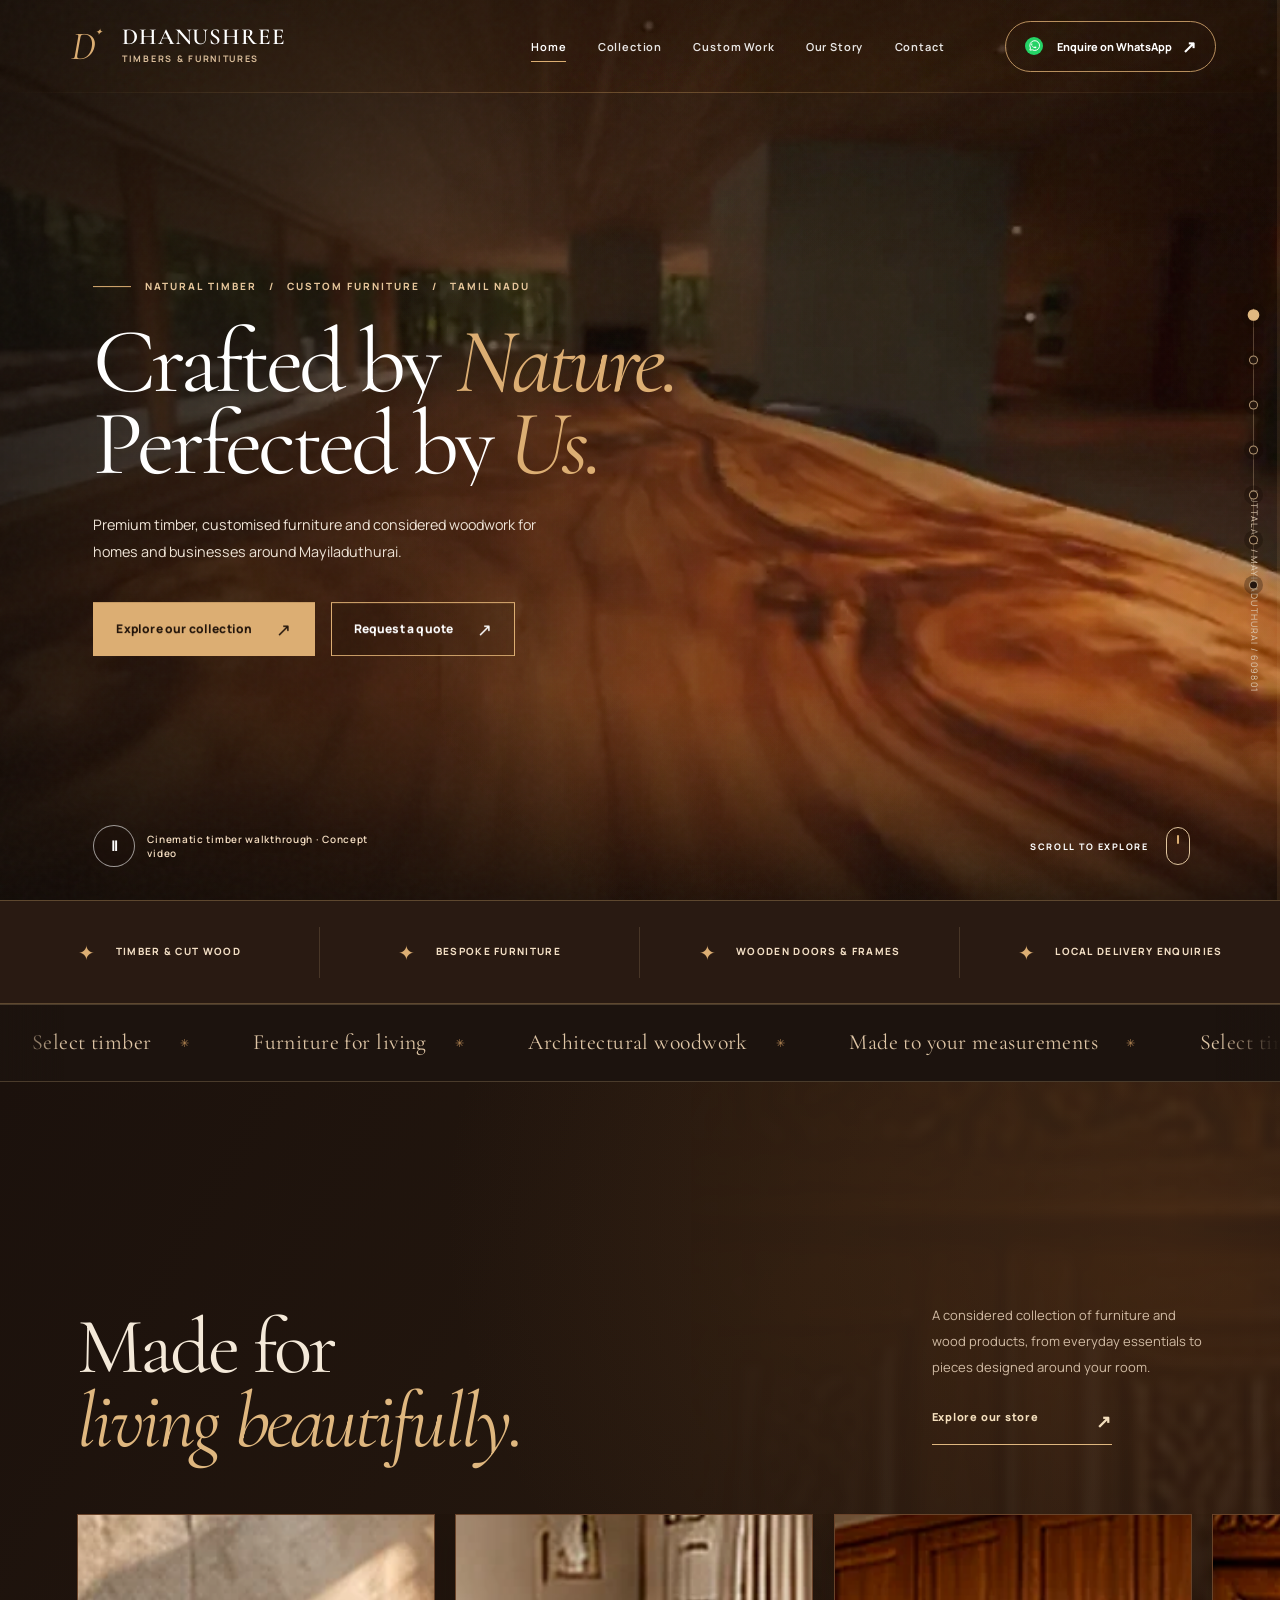
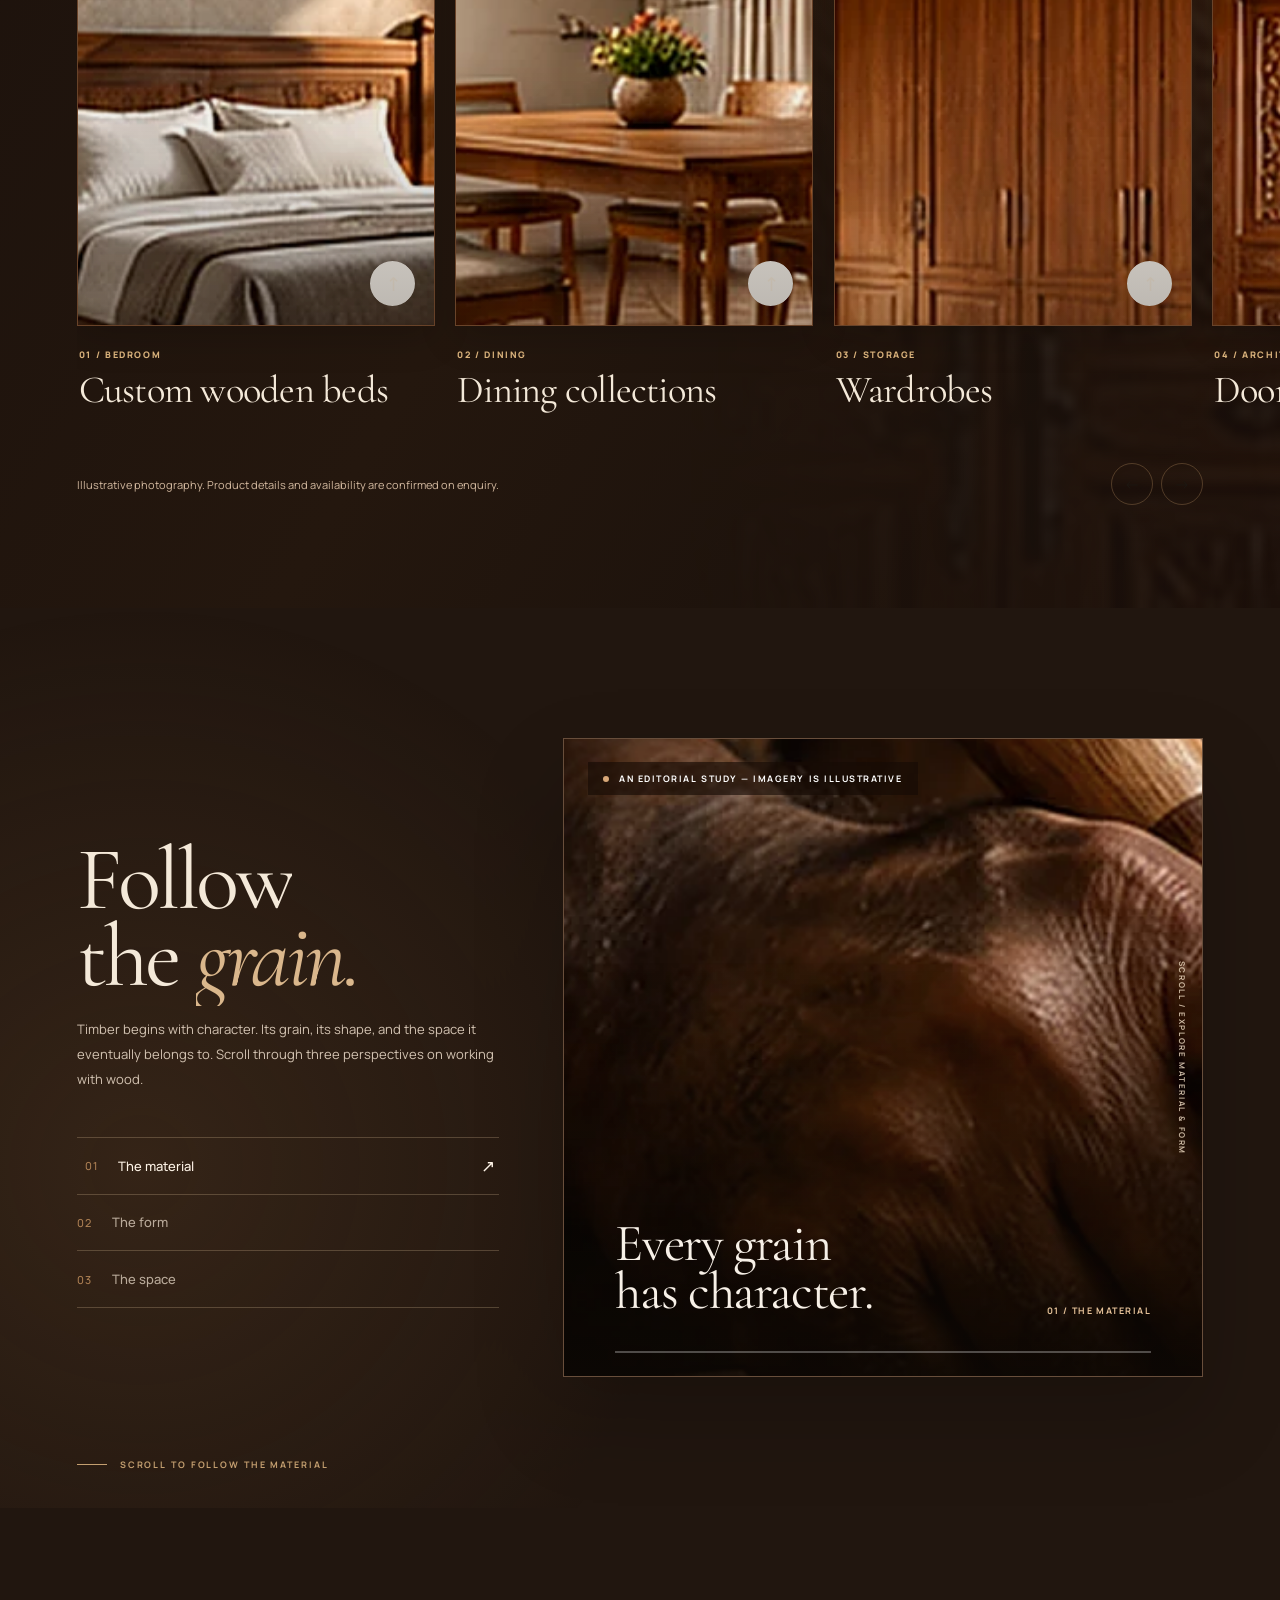
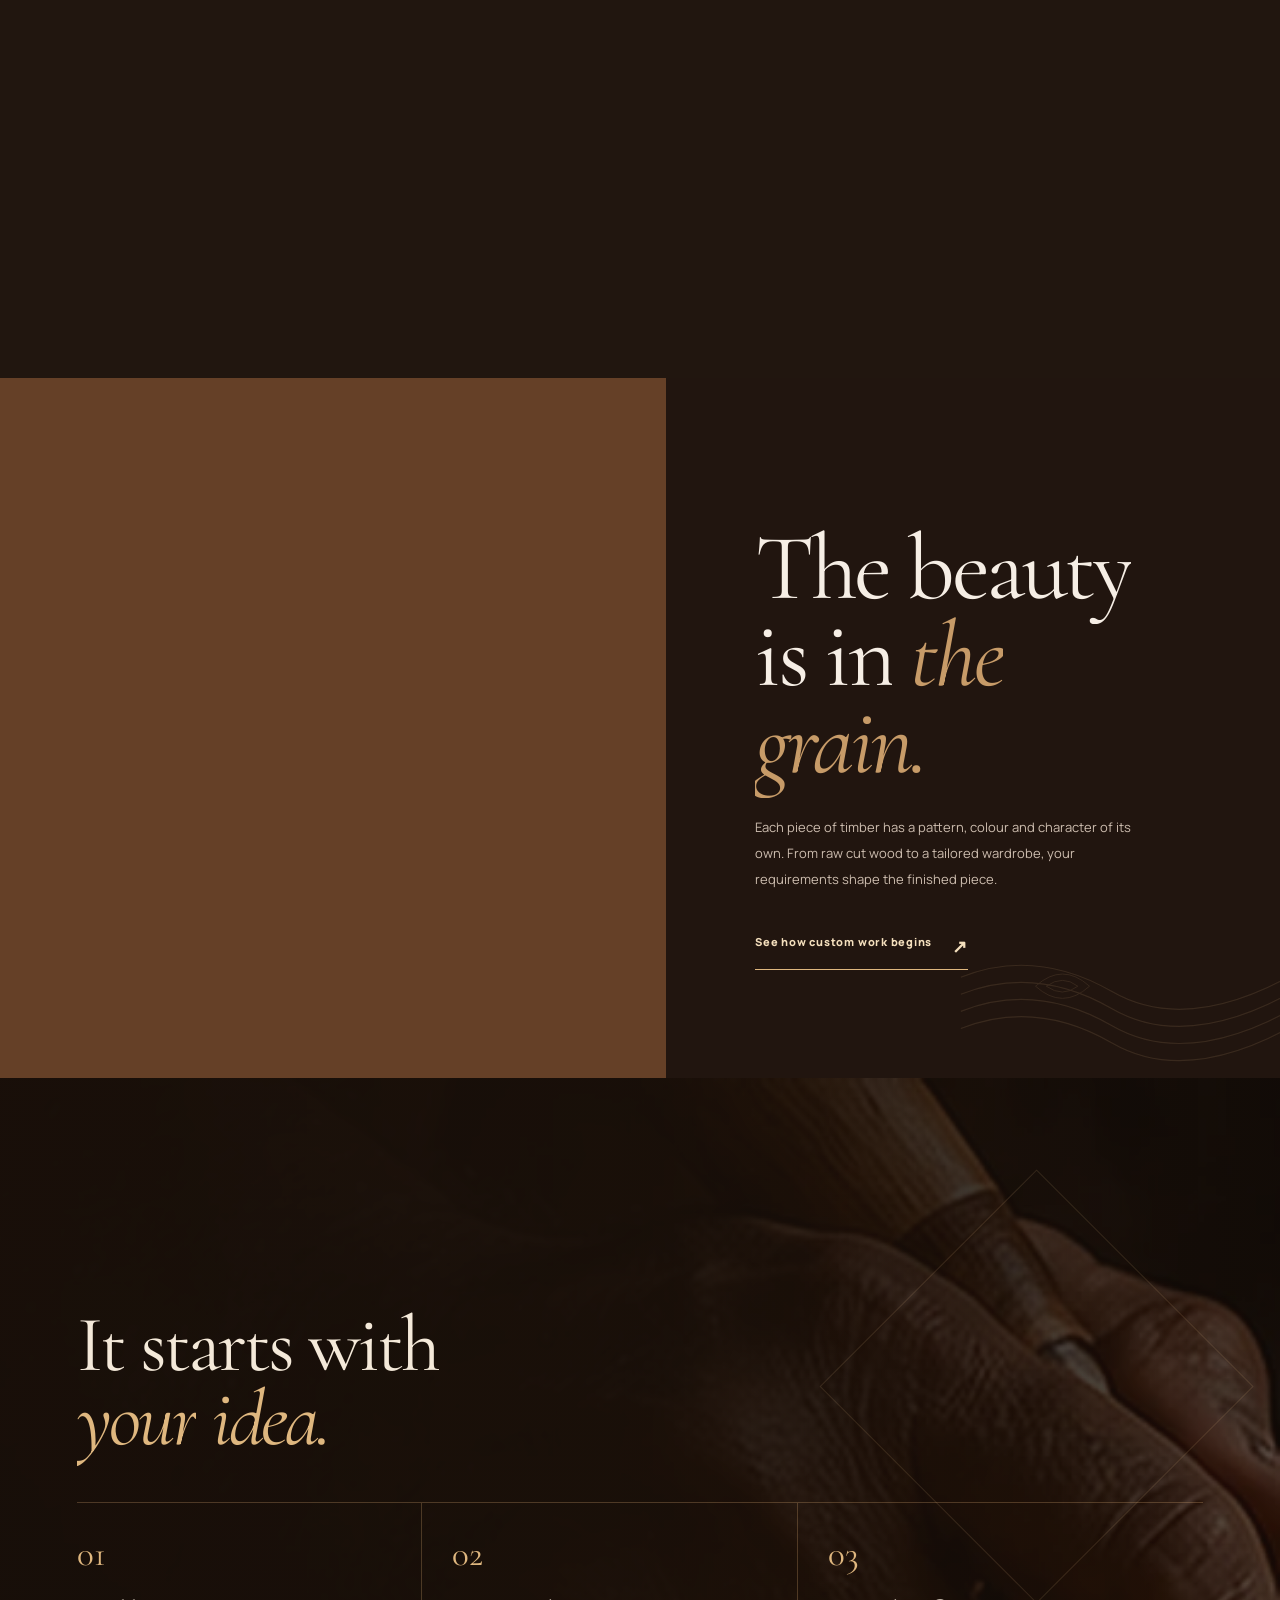
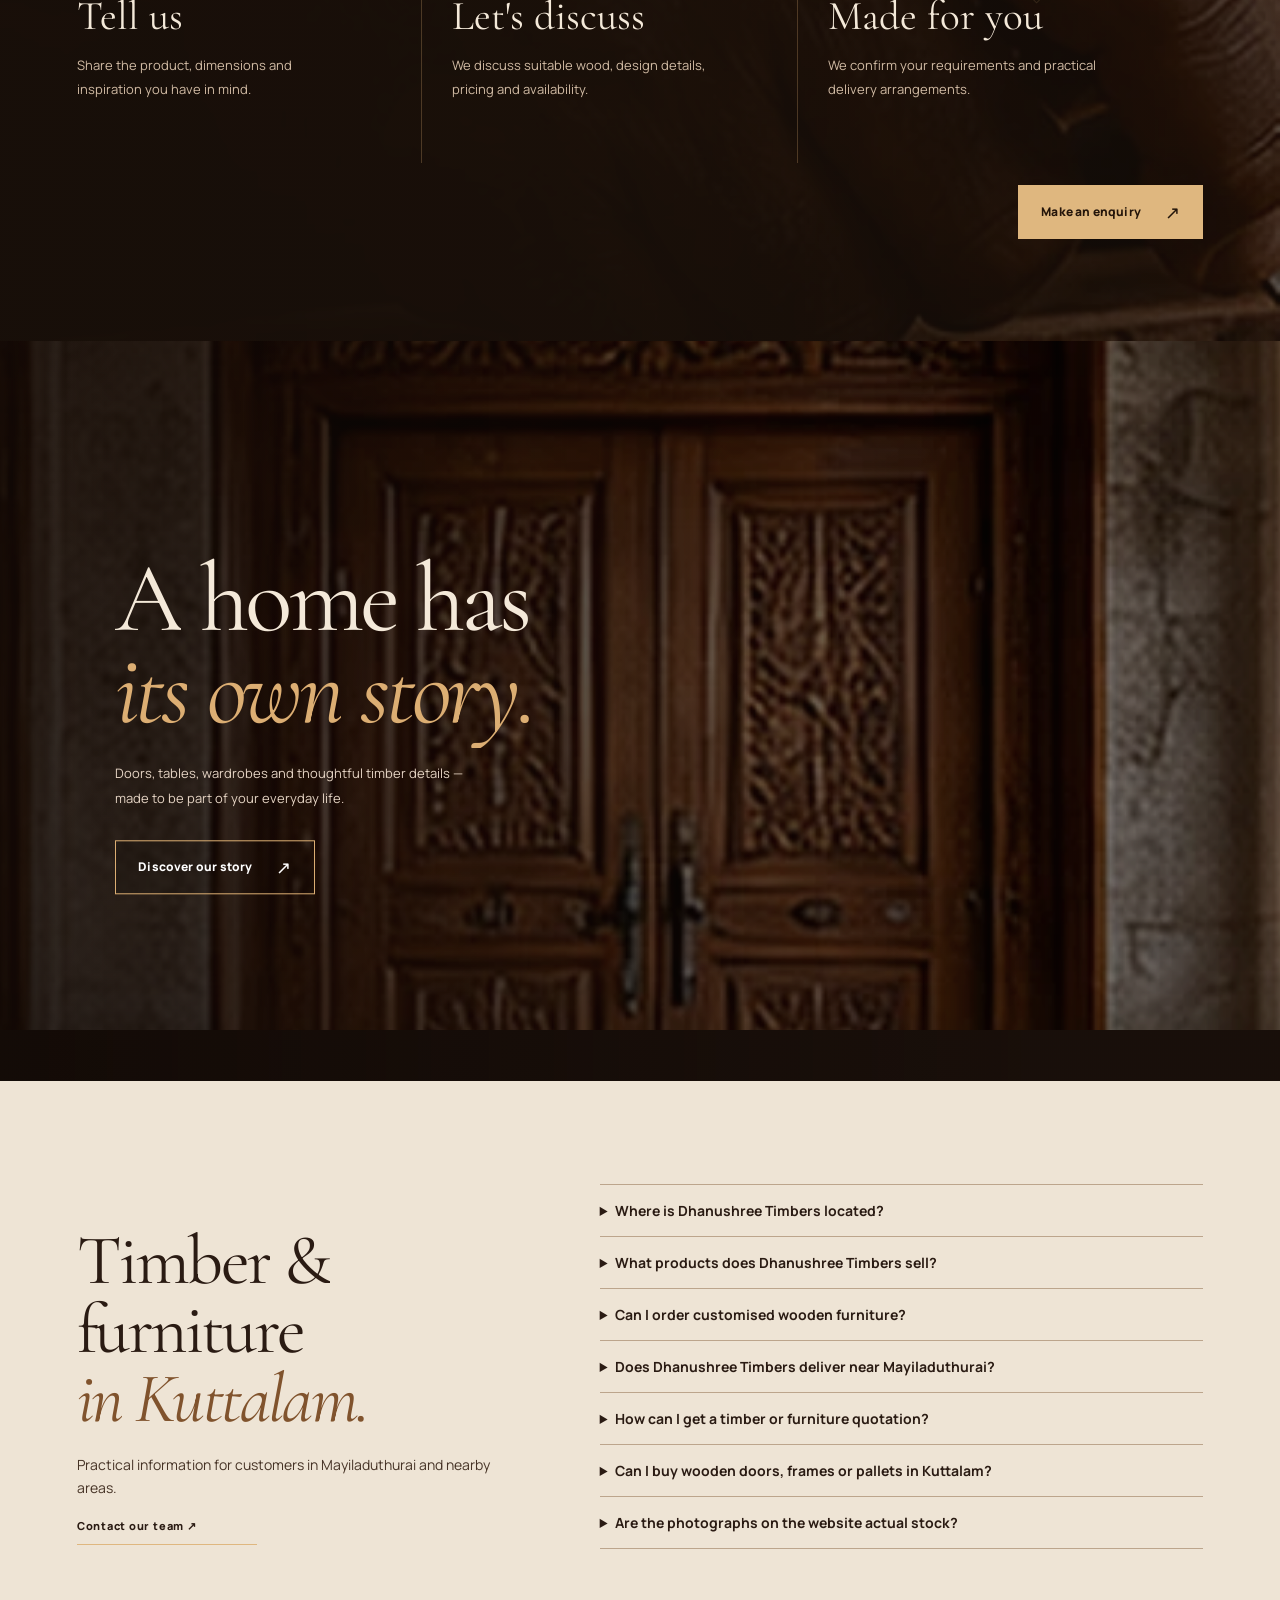
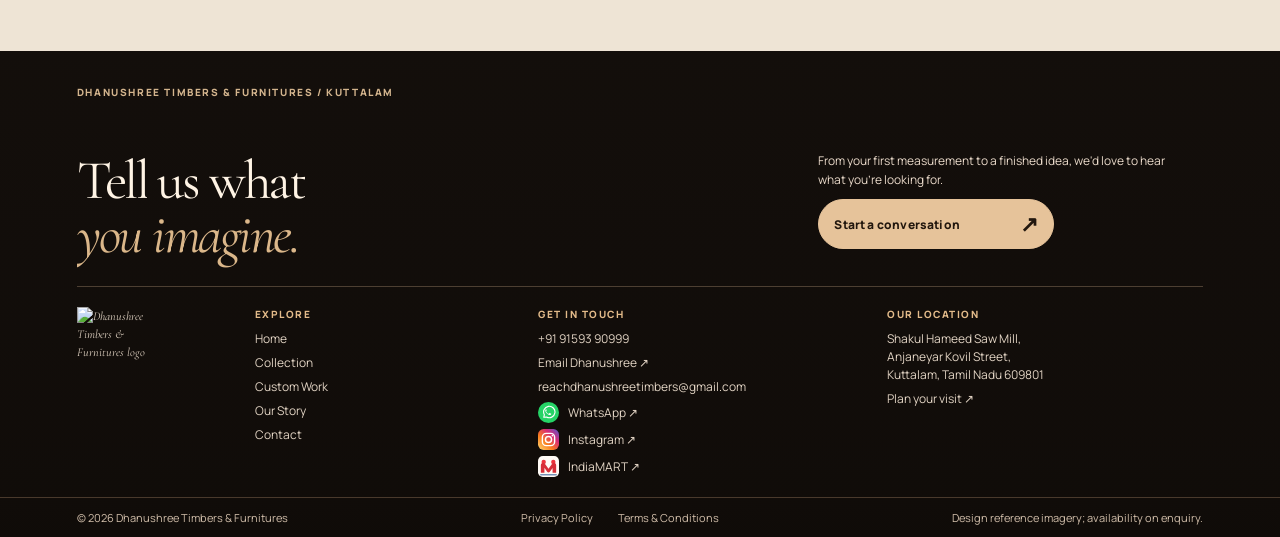
==== index.html @ 9f120836 "Give story chapter controls a permitted accessible group label" ====
<!doctype html><html lang="en-IN"><head><meta charset="utf-8"><meta name="viewport" content="width=device-width,initial-scale=1"><meta name="theme-color" content="#1b120e"><meta name="description" content="Premium timbers, customised furniture, doors and wood products in Kuttalam near Mayiladuthurai, Tamil Nadu."><title>Dhanushree Timbers | Premium Timber &amp; Custom Furniture in Kuttalam</title><link rel="icon" href="assets/favicon.svg" type="image/svg+xml"><link rel="preload" as="image" href="assets/hero-room.webp"><link rel="preconnect" href="https://fonts.googleapis.com"><link rel="preconnect" href="https://fonts.gstatic.com" crossorigin><link href="https://fonts.googleapis.com/css2?family=Cormorant+Garamond:ital,wght@0,400;0,500;0,600;1,400;1,500&amp;family=Manrope:wght@400;500;600;700;800&amp;display=swap" rel="stylesheet"><meta property="og:type" content="website"><meta property="og:title" content="Dhanushree Timbers | Premium Timber &amp; Custom Furniture in Kuttalam"><meta property="og:description" content="Premium timbers, customised furniture, doors and wood products in Kuttalam near Mayiladuthurai, Tamil Nadu."><meta property="og:image" content="https://dhanushreetimbers.in/assets/hero-room.webp"><link rel="canonical" href="https://dhanushreetimbers.in/"><link rel="stylesheet" href="assets/site.css"><script type="application/ld+json">{"@context":"https://schema.org","@type":"FurnitureStore","@id":"https://dhanushreetimbers.in/#business","name":"Dhanushree Timbers & Furnitures","alternateName":"Dhanushree Timbers","url":"https://dhanushreetimbers.in/","telephone":"+919159390999","email":"reachdhanushreetimbers@gmail.com","description":"Timber, cut wood, wooden pallets, doors, frames and customised furniture in Kuttalam, Mayiladuthurai district, Tamil Nadu. Product availability and quotations on enquiry.","address":{"@type":"PostalAddress","streetAddress":"Shakul Hameed Saw Mill, Anjaneyar Kovil Street","addressLocality":"Kuttalam","addressRegion":"Tamil Nadu","postalCode":"609801","addressCountry":"IN"},"geo":{"@type":"GeoCoordinates","latitude":11.0784645,"longitude":79.5608324},"hasMap":"https://www.google.com/maps/search/?api=1&query=11.0784645%2C79.5608324","areaServed":{"@type":"GeoCircle","geoMidpoint":{"@type":"GeoCoordinates","latitude":11.0784645,"longitude":79.5608324},"geoRadius":40000},"sameAs":["https://www.instagram.com/dhanushree_timbers/","https://www.indiamart.com/dhanusree-timbers/"],"logo":"https://raw.githubusercontent.com/danydrag00-lang/dhanusree-timbers/main/assets/dhanushree-icon.webp","hasOfferCatalog":{"@type":"OfferCatalog","@id":"https://dhanushreetimbers.in/store.html#catalogue","name":"Selected timber and furniture catalogue","url":"https://dhanushreetimbers.in/store.html#products","itemListElement":[{"@type":"Offer","itemOffered":{"@type":"Product","@id":"https://dhanushreetimbers.in/store.html#product-1","name":"Custom Wooden Beds"}},{"@type":"Offer","itemOffered":{"@type":"Product","@id":"https://dhanushreetimbers.in/store.html#product-2","name":"Dining Tables"}},{"@type":"Offer","itemOffered":{"@type":"Product","@id":"https://dhanushreetimbers.in/store.html#product-3","name":"Wardrobes"}},{"@type":"Offer","itemOffered":{"@type":"Product","@id":"https://dhanushreetimbers.in/store.html#product-4","name":"Wooden Doors"}},{"@type":"Offer","itemOffered":{"@type":"Product","@id":"https://dhanushreetimbers.in/store.html#product-5","name":"Door & Window Frames"}},{"@type":"Offer","itemOffered":{"@type":"Product","@id":"https://dhanushreetimbers.in/store.html#product-6","name":"Sofas & Seating"}},{"@type":"Offer","itemOffered":{"@type":"Product","@id":"https://dhanushreetimbers.in/store.html#product-7","name":"TV Units"}},{"@type":"Offer","itemOffered":{"@type":"Product","@id":"https://dhanushreetimbers.in/store.html#product-8","name":"Pooja Units"}},{"@type":"Offer","itemOffered":{"@type":"Product","@id":"https://dhanushreetimbers.in/store.html#product-9","name":"Study Tables"}},{"@type":"Offer","itemOffered":{"@type":"Product","@id":"https://dhanushreetimbers.in/store.html#product-10","name":"Office Desks"}},{"@type":"Offer","itemOffered":{"@type":"Product","@id":"https://dhanushreetimbers.in/store.html#product-11","name":"Bookshelves"}},{"@type":"Offer","itemOffered":{"@type":"Product","@id":"https://dhanushreetimbers.in/store.html#product-12","name":"Coffee Tables"}},{"@type":"Offer","itemOffered":{"@type":"Product","@id":"https://dhanushreetimbers.in/store.html#product-13","name":"Kitchen Cabinets"}},{"@type":"Offer","itemOffered":{"@type":"Product","@id":"https://dhanushreetimbers.in/store.html#product-14","name":"Dressing Tables"}},{"@type":"Offer","itemOffered":{"@type":"Product","@id":"https://dhanushreetimbers.in/store.html#product-15","name":"Wooden Swings"}},{"@type":"Offer","itemOffered":{"@type":"Product","@id":"https://dhanushreetimbers.in/store.html#product-16","name":"Garden Benches"}},{"@type":"Offer","itemOffered":{"@type":"Product","@id":"https://dhanushreetimbers.in/store.html#product-17","name":"Wall Panels"}},{"@type":"Offer","itemOffered":{"@type":"Product","@id":"https://dhanushreetimbers.in/store.html#product-18","name":"Wooden Pallets & Cut Timber"}}]}}</script><link rel="stylesheet" href="assets/figma-motion.css"><link rel="stylesheet" href="assets/cinematic-site.css"><link rel="stylesheet" href="assets/motion-studio.css"><link rel="stylesheet" href="assets/social-links.css"><link rel="stylesheet" href="assets/hero-video.css"><meta name="google-site-verification" content="Q-LAzvOOQiJmQ79rJ2hl6w4M0gMu4Rp3Z9xZTWZubl4"><script type="application/ld+json">{"@context":"https://schema.org","@type":"FAQPage","@id":"https://dhanushreetimbers.in/#faq","mainEntity":[{"@type":"Question","name":"Where is Dhanushree Timbers located?","acceptedAnswer":{"@type":"Answer","text":"We operate at Shakul Hameed Saw Mill, Anjaneyar Kovil Street, Kuttalam, Kuttalam Taluk, Mayiladuthurai District, Tamil Nadu 609801, India."}},{"@type":"Question","name":"What products does Dhanushree Timbers sell?","acceptedAnswer":{"@type":"Answer","text":"We offer timber, cut wooden pieces, wooden pallets, doors, door and window frames, and furniture including beds, dining tables, wardrobes, cabinets and more. Availability is confirmed on enquiry."}},{"@type":"Question","name":"Can I order customised wooden furniture?","acceptedAnswer":{"@type":"Answer","text":"Yes. Share your preferred dimensions, design, timber and finish. We discuss suitability, pricing and timelines before confirming an order."}},{"@type":"Question","name":"Does Dhanushree Timbers deliver near Mayiladuthurai?","acceptedAnswer":{"@type":"Answer","text":"Local delivery is available within approximately 40 km of Kuttalam. Delivery farther away may be possible depending on availability and charges. Contact us with your PIN code."}},{"@type":"Question","name":"How can I get a timber or furniture quotation?","acceptedAnswer":{"@type":"Answer","text":"Call or WhatsApp +91 91593 90999, email reachdhanushreetimbers@gmail.com, or use the custom work enquiry form. Share the product, quantity and dimensions you need."}},{"@type":"Question","name":"Can I buy wooden doors, frames or pallets in Kuttalam?","acceptedAnswer":{"@type":"Answer","text":"Yes, we accept enquiries for wooden doors, door and window frames, wooden pallets and cut timber. Confirm specifications, quantity and availability with our team."}},{"@type":"Question","name":"Are the photographs on the website actual stock?","acceptedAnswer":{"@type":"Answer","text":"The website photographs are design references and marketing illustrations, not verified current stock or completed Dhanushree work. Ask us about the actual product before ordering."}}]}</script></head><body class="page-home" data-page="index.html"><a class="skip-link" href="#main">Skip to content</a><div class="scroll-track" aria-hidden="true"><div class="scroll-bar"></div></div>
<header class="site-header" data-header><div class="header-shell"><a href="index.html" class="brand" aria-label="Dhanushree Timbers home"><span class="brand-icon"><img src="https://raw.githubusercontent.com/danydrag00-lang/dhanusree-timbers/main/assets/dhanushree-icon.webp" width="46" height="46" alt="" onerror="this.style.display='none'"/><span class="brand-fallback" aria-hidden="true">D<span class="brand-leaf">✦</span></span></span><span class="brand-words">DHANUSHREE<span>TIMBERS & FURNITURES</span></span></a><nav class="desktop-nav" aria-label="Main navigation"><a href="index.html" aria-current="page">Home</a><a href="store.html">Collection</a><a href="custom-work.html">Custom Work</a><a href="our-story.html">Our Story</a><a href="contact.html">Contact</a></nav><a class="top-enquire" href="https://wa.me/919159390999?text=Hello%20Dhanushree%20Timbers%2C%20I%20would%20like%20to%20enquire%20about%20your%20products." target="_blank" rel="noopener noreferrer"><span class="pulse-dot"></span> <img class="platform-icon platform-icon--whatsapp" src="assets/whatsapp-icon.svg" alt="" aria-hidden="true" width="22" height="22"> Enquire on WhatsApp <span class="diag">↗</span></a><button class="menu-toggle" type="button" aria-controls="mobile-menu" aria-expanded="false" aria-label="Open menu"><i></i><i></i></button></div></header>
<nav class="mobile-menu" id="mobile-menu" aria-label="Mobile navigation"><div class="mobile-nav-links"><a href="index.html" aria-current="page">Home</a><a href="store.html">Collection</a><a href="custom-work.html">Custom Work</a><a href="our-story.html">Our Story</a><a href="contact.html">Contact</a></div><a href="https://wa.me/919159390999?text=Hello%20Dhanushree%20Timbers%2C%20I%20would%20like%20to%20enquire%20about%20your%20products." target="_blank" rel="noopener noreferrer" class="mobile-contact">Message on WhatsApp ↗</a><small>KUTTALAM · MAYILADUTHURAI · TAMIL NADU</small></nav><main id="main"><section class="cinema-hero" data-cinema-hero aria-labelledby="home-heading">
<div class="hero-scenes" aria-hidden="true"><div class="hero-scene is-current" data-scene="0" style="background-image:url('assets/hero-room.webp')"></div><div class="hero-scene" data-scene="1" style="background-image:url('assets/hero-bed.webp')"></div><div class="hero-scene" data-scene="2" style="background-image:url('https://images.pexels.com/photos/10099331/pexels-photo-10099331.jpeg?auto=compress&cs=tinysrgb&w=1600'),url('assets/hero-doors.webp')"></div><video class="hero-film" data-hero-video autoplay muted loop playsinline preload="metadata" poster="assets/hero-video-poster.webp" aria-hidden="true"><source src="assets/dhanushree-cinematic-hero.mp4" type="video/mp4"></video></div><div class="hero-vignette"></div><div class="hero-spotlight" aria-hidden="true"></div><div class="hero-grain" aria-hidden="true"></div>
<div class="cinema-content"><p class="hero-overline"><span class="rule"></span> NATURAL TIMBER &nbsp; / &nbsp; CUSTOM FURNITURE &nbsp; / &nbsp; TAMIL NADU</p><h1 id="home-heading" class="hero-heading"><span class="word-line">Crafted by <i>Nature.</i></span><span class="word-line">Perfected by <i>Us.</i></span></h1><p class="hero-description">Premium timber, customised furniture and considered woodwork for homes and businesses around Mayiladuthurai.</p><div class="hero-buttons"><a href="store.html" class="btn-gold" data-magnetic>Explore our collection <span>↗</span></a><a href="custom-work.html" class="btn-outline" data-magnetic>Request a quote <span>↗</span></a></div></div>
<div class="hero-bottom"><div class="hero-film-controls"><button type="button" data-film-toggle aria-label="Pause background video" aria-pressed="false" title="Pause background video">Ⅱ</button><span class="hero-film-caption">Cinematic timber walkthrough · Concept video</span></div><a href="#selected-work" class="scroll-invite">SCROLL TO EXPLORE <span class="scroll-mouse"><i></i></span></a></div><span class="hero-edge-label">KUTTALAM / MAYILADUTHURAI / 609801</span></section><div class="value-ribbon" role="group" aria-label="Our product types"><div class="value-inner"><span><i>✦</i> Timber & cut wood</span><span><i>✦</i> Bespoke furniture</span><span><i>✦</i> Wooden doors & frames</span><span><i>✦</i> Local delivery enquiries</span></div></div><div class="fm-ticker" role="img" aria-label="Select timber, furniture for living, architectural woodwork, made to your measurements"><div class="fm-ticker-track" aria-hidden="true"><div class="fm-ticker-group"><span class="fm-ticker-item">Select timber <i>✳</i></span><span class="fm-ticker-item">Furniture for living <i>✳</i></span><span class="fm-ticker-item">Architectural woodwork <i>✳</i></span><span class="fm-ticker-item">Made to your measurements <i>✳</i></span></div><div class="fm-ticker-group"><span class="fm-ticker-item">Select timber <i>✳</i></span><span class="fm-ticker-item">Furniture for living <i>✳</i></span><span class="fm-ticker-item">Architectural woodwork <i>✳</i></span><span class="fm-ticker-item">Made to your measurements <i>✳</i></span></div></div></div><section class="collection-section section-pad" id="selected-work"><div class="section-topline"><span>01 — THE COLLECTION</span><span>NOT EVERYTHING WE MAKE. A PLACE TO BEGIN.</span></div><div class="collection-heading"><div data-reveal><p class="eyebrow dark">Furniture & woodwork / selected categories</p><h2>Made for<br><em>living beautifully.</em></h2></div><div data-reveal><p>A considered collection of furniture and wood products, from everyday essentials to pieces designed around your room.</p><a href="store.html" class="under-link">Explore our store <span>↗</span></a></div></div><div class="collection-viewport"><div class="collection-track" data-collection-track><a href="store.html" class="collection-tile" aria-label="Explore Custom wooden beds"><div class="tile-img photo-frame"><img src="https://images.pexels.com/photos/5178074/pexels-photo-5178074.jpeg?auto=compress&cs=tinysrgb&w=880" alt="Illustrative image for custom wooden beds" loading="lazy"><span class="tile-round-arrow">↗</span></div><div class="tile-meta"><span>01 / Bedroom</span><h3>Custom wooden beds</h3></div></a><a href="store.html" class="collection-tile" aria-label="Explore Dining collections"><div class="tile-img photo-frame"><img src="https://images.pexels.com/photos/7027772/pexels-photo-7027772.jpeg?auto=compress&cs=tinysrgb&w=880" alt="Illustrative image for dining collections" loading="lazy"><span class="tile-round-arrow">↗</span></div><div class="tile-meta"><span>02 / Dining</span><h3>Dining collections</h3></div></a><a href="store.html" class="collection-tile" aria-label="Explore Wardrobes"><div class="tile-img photo-frame"><img src="https://images.pexels.com/photos/6782465/pexels-photo-6782465.jpeg?auto=compress&cs=tinysrgb&w=880" alt="Illustrative image for wardrobes" loading="lazy"><span class="tile-round-arrow">↗</span></div><div class="tile-meta"><span>03 / Storage</span><h3>Wardrobes</h3></div></a><a href="store.html" class="collection-tile" aria-label="Explore Doors & frames"><div class="tile-img photo-frame"><img src="https://images.pexels.com/photos/10099331/pexels-photo-10099331.jpeg?auto=compress&cs=tinysrgb&w=880" alt="Illustrative image for doors & frames" loading="lazy"><span class="tile-round-arrow">↗</span></div><div class="tile-meta"><span>04 / Architectural</span><h3>Doors & frames</h3></div></a><a href="store.html" class="collection-tile" aria-label="Explore Pooja units"><div class="tile-img photo-frame"><img src="https://images.pexels.com/photos/17531758/pexels-photo-17531758.jpeg?auto=compress&cs=tinysrgb&w=880" alt="Illustrative image for pooja units" loading="lazy"><span class="tile-round-arrow">↗</span></div><div class="tile-meta"><span>05 / Traditional</span><h3>Pooja units</h3></div></a><a href="store.html" class="collection-tile" aria-label="Explore Study & office"><div class="tile-img photo-frame"><img src="https://images.pexels.com/photos/8251166/pexels-photo-8251166.jpeg?auto=compress&cs=tinysrgb&w=880" alt="Illustrative image for study & office" loading="lazy"><span class="tile-round-arrow">↗</span></div><div class="tile-meta"><span>06 / Workspace</span><h3>Study & office</h3></div></a></div></div><div class="collection-bottom"><p>Illustrative photography. Product details and availability are confirmed on enquiry.</p><div class="collection-arrows"><button type="button" data-track-prev aria-label="Scroll collection left">←</button><button type="button" data-track-next aria-label="Scroll collection right">→</button></div></div></section><section class="fm-story" id="material-story" data-fm-story aria-label="An illustrative, scroll-driven story about timber and furniture">
  <div class="fm-story-sticky">
    <div class="fm-story-copy">
      
      <h2 class="fm-story-heading">Follow<br>the <em>grain.</em></h2>
      <p class="fm-story-lede">Timber begins with character. Its grain, its shape, and the space it eventually belongs to. Scroll through three perspectives on working with wood.</p>
      <div class="fm-story-steps" role="group" aria-label="Story chapters">
        <button class="fm-story-step is-active" type="button" data-fm-jump="0" aria-current="step"><span>01</span> The material</button>
        <button class="fm-story-step" type="button" data-fm-jump="1"><span>02</span> The form</button>
        <button class="fm-story-step" type="button" data-fm-jump="2"><span>03</span> The space</button>
      </div>
    </div>
    <div class="fm-story-stage" role="group" aria-label="Scroll-controlled illustrative timber scenes">
      <figure class="fm-story-frame" data-fm-frame="0">
        <img src="https://images.pexels.com/photos/14975208/pexels-photo-14975208.jpeg?auto=compress&amp;cs=tinysrgb&amp;w=1400" alt="Illustrative close view of woodwork detail" loading="lazy" decoding="async">
        <figcaption><b>Every grain<br>has character.</b><small>01 / THE MATERIAL</small></figcaption>
      </figure>
      <figure class="fm-story-frame" data-fm-frame="1">
        <img src="https://images.pexels.com/photos/7027772/pexels-photo-7027772.jpeg?auto=compress&amp;cs=tinysrgb&amp;w=1400" alt="Illustrative dining table in a bright interior" loading="lazy" decoding="async">
        <figcaption><b>Form follows<br>your life.</b><small>02 / THE FORM</small></figcaption>
      </figure>
      <figure class="fm-story-frame" data-fm-frame="2">
        <img src="assets/hero-room.webp" alt="Illustrative wooden dining table in a warm architectural space" loading="lazy" decoding="async">
        <figcaption><b>Made for<br>the everyday.</b><small>03 / THE SPACE</small></figcaption>
      </figure>
      <span class="fm-story-stamp" aria-hidden="true"><i></i> AN EDITORIAL STUDY — IMAGERY IS ILLUSTRATIVE</span>
      <div class="fm-story-meter" aria-hidden="true"><i></i></div>
      <span class="fm-story-edge" aria-hidden="true">SCROLL / EXPLORE MATERIAL &amp; FORM</span>
    </div>
    <p class="fm-story-scroll-hint" aria-hidden="true">SCROLL TO FOLLOW THE MATERIAL</p>
  </div>
</section><section class="craft-section" id="craft"><div class="craft-visual parallax-wrap"><img class="parallax-img" src="https://images.pexels.com/photos/36299688/pexels-photo-36299688.jpeg?auto=compress&amp;cs=tinysrgb&amp;w=1400" alt="Close-up photograph of natural timber showing flowing wood-grain patterns" loading="lazy"></div><div class="craft-copy"><div data-reveal><h2>The beauty<br>is in <em>the grain.</em></h2><p>Each piece of timber has a pattern, colour and character of its own. From raw cut wood to a tailored wardrobe, your requirements shape the finished piece.</p><a class="under-link light" href="custom-work.html">See how custom work begins <span>↗</span></a></div><div class="grain-graphic" aria-hidden="true"><svg viewBox="0 0 400 160" fill="none"><path d="M12 48Q95 15 180 64T390 40M12 67Q95 34 180 83T390 59M12 86Q95 53 180 102T390 78M12 105Q95 72 180 121T390 97" stroke="currentColor" stroke-width="1.3"/><path d="M95 58q30 -27 60 0q-30 27 -60 0Zm12 0q18 -13 35 0q-17 13 -35 0Z" stroke="currentColor" stroke-width="1"/></svg></div></div></section><section class="process-section section-pad"><div class="section-topline"><span>03 — A PERSONAL PROCESS</span><span>YOUR IDEAS, OUR MATERIALS</span></div><div class="process-head" data-reveal><p class="eyebrow dark">Made to order</p><h2>It starts with<br><em>your idea.</em></h2></div><div class="process-grid"><div class="process-step" data-reveal><b>01</b><h3>Tell us</h3><p>Share the product, dimensions and inspiration you have in mind.</p></div><div class="process-step" data-reveal><b>02</b><h3>Let's discuss</h3><p>We discuss suitable wood, design details, pricing and availability.</p></div><div class="process-step" data-reveal><b>03</b><h3>Made for you</h3><p>We confirm your requirements and practical delivery arrangements.</p></div></div><div class="process-action"><a href="custom-work.html" class="btn-dark" data-magnetic>Make an enquiry <span>↗</span></a></div></section><section class="end-feature story-film"><div class="end-image parallax-wrap"><video class="story-film-video" muted loop playsinline preload="none" aria-hidden="true" data-src="assets/Furniture_Showcase.mp4"></video><img class="parallax-img" src="https://images.pexels.com/photos/10099331/pexels-photo-10099331.jpeg?auto=compress&cs=tinysrgb&w=1400" loading="lazy" alt="Illustrative carved wooden door and timber framing"></div><div class="end-content"><h2>A home has<br><em>its own story.</em></h2><p>Doors, tables, wardrobes and thoughtful timber details — made to be part of your everyday life.</p><a href="our-story.html" class="btn-outline">Discover our story <span>↗</span></a></div></section><section class="local-faq section-pad" id="faq" aria-labelledby="local-faq-title"><div class="local-faq-inner"><div><span class="eyebrow dark">Your questions, answered</span><h2 id="local-faq-title">Timber &amp; furniture<br><em>in Kuttalam.</em></h2><p>Practical information for customers in Mayiladuthurai and nearby areas.</p><a class="under-link" href="contact.html">Contact our team ↗</a></div><div><details><summary>Where is Dhanushree Timbers located?</summary><p>We operate at Shakul Hameed Saw Mill, Anjaneyar Kovil Street, Kuttalam, Kuttalam Taluk, Mayiladuthurai District, Tamil Nadu 609801, India.</p></details><details><summary>What products does Dhanushree Timbers sell?</summary><p>We offer timber, cut wooden pieces, wooden pallets, doors, door and window frames, and furniture including beds, dining tables, wardrobes, cabinets and more. Availability is confirmed on enquiry.</p></details><details><summary>Can I order customised wooden furniture?</summary><p>Yes. Share your preferred dimensions, design, timber and finish. We discuss suitability, pricing and timelines before confirming an order.</p></details><details><summary>Does Dhanushree Timbers deliver near Mayiladuthurai?</summary><p>Local delivery is available within approximately 40 km of Kuttalam. Delivery farther away may be possible depending on availability and charges. Contact us with your PIN code.</p></details><details><summary>How can I get a timber or furniture quotation?</summary><p>Call or WhatsApp +91 91593 90999, email reachdhanushreetimbers@gmail.com, or use the custom work enquiry form. Share the product, quantity and dimensions you need.</p></details><details><summary>Can I buy wooden doors, frames or pallets in Kuttalam?</summary><p>Yes, we accept enquiries for wooden doors, door and window frames, wooden pallets and cut timber. Confirm specifications, quantity and availability with our team.</p></details><details><summary>Are the photographs on the website actual stock?</summary><p>The website photographs are design references and marketing illustrations, not verified current stock or completed Dhanushree work. Ask us about the actual product before ordering.</p></details></div></div></section></main><footer class="footer"><div class="footer-grain"></div><div class="footer-main"><p class="eyebrow">Dhanushree Timbers & Furnitures <span> / </span> Kuttalam</p><div class="footer-flex"><h2>Tell us what<br><em>you imagine.</em></h2><div class="footer-side"><p>From your first measurement to a finished idea, we'd love to hear what you're looking for.</p><a href="https://wa.me/919159390999?text=Hello%20Dhanushree%20Timbers%2C%20I%20would%20like%20to%20enquire%20about%20your%20products." class="round-cta" target="_blank" rel="noopener noreferrer">Start a conversation <span>↗</span></a></div></div><div class="footer-columns"><div class="footer-brand"><a class="footer-logo" href="index.html" aria-label="Dhanushree Timbers &amp; Furnitures home"><img src="https://raw.githubusercontent.com/danydrag00-lang/dhanusree-timbers/main/assets/dhanushree-icon.webp" alt="Dhanushree Timbers &amp; Furnitures logo" width="76" height="76" loading="lazy"></a></div><div><span class="mini-head">Explore</span><a href="index.html">Home</a><a href="store.html">Collection</a><a href="custom-work.html">Custom Work</a><a href="our-story.html">Our Story</a><a href="contact.html">Contact</a></div><div><span class="mini-head">Get in touch</span><a href="tel:+919159390999">+91 91593 90999</a><a href="https://mail.google.com/mail/?view=cm&amp;fs=1&amp;to=reachdhanushreetimbers%40gmail.com" target="_blank" rel="noopener noreferrer">Email Dhanushree ↗</a><a href="mailto:reachdhanushreetimbers@gmail.com" class="footer-email-address">reachdhanushreetimbers@gmail.com</a><a class="platform-link" href="https://wa.me/919159390999" target="_blank" rel="noopener noreferrer"><img class="platform-icon platform-icon--whatsapp" src="assets/whatsapp-icon.svg" alt="" aria-hidden="true" width="22" height="22">WhatsApp ↗</a><a class="platform-link" href="https://instagram.com/dhanushree_timbers" target="_blank" rel="noopener noreferrer"><img class="platform-icon platform-icon--instagram" src="assets/instagram-icon.svg" alt="" aria-hidden="true" width="22" height="22">Instagram ↗</a><a class="platform-link" href="https://www.indiamart.com/dhanusree-timbers/" target="_blank" rel="noopener noreferrer"><img class="platform-icon platform-icon--indiamart" src="assets/indiamart-icon.svg" alt="" aria-hidden="true" width="22" height="22">IndiaMART ↗</a></div><div><span class="mini-head">Our location</span><p>Shakul Hameed Saw Mill,<br>Anjaneyar Kovil Street,<br>Kuttalam, Tamil Nadu 609801</p><a href="contact.html#visit">Plan your visit ↗</a></div></div></div><div class="footer-bottom"><span>© <span data-year>2026</span> Dhanushree Timbers & Furnitures</span><div><a href="privacy-policy.html">Privacy Policy</a><a href="terms-and-conditions.html">Terms & Conditions</a></div><span>Design reference imagery; availability on enquiry.</span></div></footer><script defer src="assets/site.js"></script><script defer src="assets/figma-motion.js"></script><script src="assets/cinematic-site.js" defer></script><script src="assets/motion-studio.js" defer></script><script defer src="assets/hero-video.js"></script><script type="module" src="assets/framer-motion.js"></script></body></html>
---- assets/site.css ----
/* Dhanushree Atelier / Issue 02 — Wood, light, movement. Independent bespoke visual system. */
:root{--ink:#1d1712;--night:#1b110c;--deep:#251b14;--warm:#eddbc1;--gold:#dcae73;--brass:#a97845;--cream:#f4efe7;--paper:#f9f6f0;--muted:#7b7166;--line:#d7cabb;--serif:'Cormorant Garamond','Iowan Old Style',Georgia,serif;--sans:'Manrope','Avenir Next',Arial,sans-serif;--ease:cubic-bezier(.22,1,.36,1)}
*,*::before,*::after{box-sizing:border-box}html{scroll-behavior:smooth;scroll-padding-top:85px}body{margin:0;background:var(--paper);color:var(--ink);font-family:var(--sans);-webkit-font-smoothing:antialiased}img{display:block;max-width:100%}a{color:inherit;text-decoration:none}button,input,select,textarea{font:inherit}button{cursor:pointer}button:disabled{cursor:not-allowed}h1,h2,h3,h4,p,figure{margin:0}h1,h2,h3{font-weight:400}h1,h2,h3,em{font-family:var(--serif)}em{font-weight:400}button:focus-visible,a:focus-visible,input:focus-visible,select:focus-visible,textarea:focus-visible{outline:2px solid var(--gold);outline-offset:4px}::selection{color:#1c1410;background:#d9b17b}.skip-link{position:fixed;top:-120px;left:18px;z-index:500;padding:15px 22px;background:white;color:black}.skip-link:focus{top:12px}.scroll-track{position:fixed;top:0;left:0;right:0;height:2px;z-index:300;background:transparent;pointer-events:none}.scroll-bar{height:100%;width:100%;background:var(--gold);transform-origin:left;transform:scaleX(0)}
/* Header: transparent over a cinematic photograph; warm and anchored on scroll. */
.site-header{position:fixed;top:0;left:0;right:0;z-index:160;color:#fff;transition:background .45s ease,box-shadow .45s ease,transform .3s ease}.site-header.is-scrolled,.site-header.menu-is-open{background:rgba(27,17,12,.96);box-shadow:0 1px 0 rgba(236,213,180,.13)}.header-shell{height:92px;margin:auto;padding:0 clamp(22px,5vw,86px);display:flex;align-items:center;gap:35px;max-width:1840px}.brand{display:flex;align-items:center;gap:12px;white-space:nowrap;flex-shrink:0;min-width:230px}.brand-icon{width:46px;height:46px;position:relative;display:grid;place-items:center}.brand-icon img{position:absolute;inset:0;width:100%;height:100%;object-fit:contain;border-radius:4px}.brand-fallback{font-family:var(--serif);font-size:40px;line-height:1;color:var(--gold);font-style:italic}.brand-leaf{font-family:var(--sans);font-size:9px;position:relative;top:-24px;left:0}.brand-words{font-family:var(--serif);font-size:23px;line-height:1;letter-spacing:.038em;font-weight:600}.brand-words>span{display:block;font:700 9px/1.4 var(--sans);letter-spacing:.19em;color:#dbbe9b;margin-top:4px}.desktop-nav{display:flex;align-items:center;gap:clamp(20px,2.45vw,47px);margin-left:auto}.desktop-nav a{font-size:11px;font-weight:650;white-space:nowrap;letter-spacing:.075em;position:relative;padding:14px 0;color:rgba(255,255,255,.89)}.desktop-nav a::after{content:'';position:absolute;bottom:6px;left:0;width:100%;height:1px;background:var(--gold);transform:scaleX(0);transform-origin:left;transition:transform .35s var(--ease)}.desktop-nav a:hover::after,.desktop-nav a[aria-current=page]::after{transform:scaleX(1)}.desktop-nav a:hover,.desktop-nav a[aria-current=page]{color:#fff}.top-enquire{border:1px solid rgba(220,174,115,.8);padding:13px 19px;border-radius:100px;font-size:11px;font-weight:750;white-space:nowrap;display:flex;align-items:center;gap:10px;transition:background .25s,color .25s;min-height:46px;margin-left:clamp(10px,2vw,34px)}.top-enquire:hover{background:var(--gold);color:#1d130b}.pulse-dot{width:6px;height:6px;border-radius:50%;background:var(--gold);box-shadow:0 0 0 4px rgba(220,174,115,.12);animation:pulse 2.4s infinite}.top-enquire:hover .pulse-dot{background:var(--ink)}.diag{font-size:17px}.menu-toggle{display:none;margin-left:auto;width:46px;height:46px;border:1px solid rgba(255,255,255,.3);border-radius:100px;background:transparent;padding:0;align-items:center;justify-content:center;flex-direction:column;gap:6px}.menu-toggle i{display:block;width:21px;height:1px;background:currentColor;transition:transform .25s}.menu-toggle[aria-expanded=true] i:first-child{transform:translateY(3.5px) rotate(45deg)}.menu-toggle[aria-expanded=true] i:last-child{transform:translateY(-3.5px) rotate(-45deg)}.mobile-menu{position:fixed;inset:0;z-index:150;background:#1c130e;color:var(--cream);padding:130px 30px 40px;display:flex;flex-direction:column;justify-content:center;pointer-events:none;opacity:0;transform:translateY(-25px);transition:opacity .38s,transform .38s var(--ease)}.mobile-menu.is-open{opacity:1;transform:translateY(0);pointer-events:auto}.mobile-nav-links{display:flex;flex-direction:column;border-top:1px solid #594b3b}.mobile-nav-links a{border-bottom:1px solid #594b3b;padding:13px 0;font:400 clamp(40px,8vw,70px)/1.1 var(--serif)}.mobile-nav-links a[aria-current=page]{color:var(--gold)}.mobile-contact{margin-top:28px;display:inline-flex;align-self:flex-start;color:var(--gold);border-bottom:1px solid var(--gold);padding-bottom:9px}.mobile-menu small{margin-top:auto;color:#ac9b87;font-size:9px;letter-spacing:.14em}
/* Primary cinematic scene — real time image scaling, slide blending and interactive light. */
.cinema-hero{height:min(900px,100svh);min-height:660px;position:relative;color:#fff;overflow:hidden;background:#2c1c12;isolation:isolate}.hero-scenes,.hero-scene,.hero-vignette,.hero-spotlight,.hero-grain{position:absolute;inset:0}.hero-scenes{z-index:-5}.hero-scene{background-position:center 51%;background-size:cover;opacity:0;filter:saturate(.87);transform:scale(1.08);transition:opacity 1.15s ease,transform 8s linear}.hero-scene.is-current{opacity:1;transform:scale(1.015)}.hero-vignette{z-index:-4;background:linear-gradient(90deg,rgba(14,9,6,.86) 0%,rgba(19,11,6,.72) 23%,rgba(18,11,6,.34) 55%,rgba(10,7,5,.08) 85%),linear-gradient(0deg,rgba(13,9,6,.8) 0%,transparent 23%,transparent 70%,rgba(10,7,5,.45) 100%)}.hero-spotlight{z-index:-3;opacity:.5;pointer-events:none;background:radial-gradient(650px circle at var(--mx,67%) var(--my,52%),transparent 1%,rgba(237,183,96,.05) 32%,transparent 80%)}.hero-grain{z-index:-2;pointer-events:none;opacity:.19;background-image:url("data:image/svg+xml,%3Csvg viewBox='0 0 160 160' xmlns='http://www.w3.org/2000/svg'%3E%3Cfilter id='n'%3E%3CfeTurbulence type='fractalNoise' baseFrequency='.9' numOctaves='3' stitchTiles='stitch'/%3E%3C/filter%3E%3Crect width='100%25' height='100%25' filter='url(%23n)' opacity='.16'/%3E%3C/svg%3E");mix-blend-mode:screen}.cinema-content{position:absolute;top:49%;left:clamp(25px,7.3vw,125px);transform:translateY(-43%);width:min(850px,79%);z-index:3}.hero-overline{font-size:10px;font-weight:750;letter-spacing:.2em;color:#e6c69b;display:flex;align-items:center;gap:14px;opacity:0;animation:riseIn .8s .12s var(--ease) forwards}.hero-overline .rule{width:38px;height:1px;background:var(--gold);display:inline-block}.hero-heading{font:400 clamp(70px,7.2vw,123px)/.89 var(--serif);letter-spacing:-.045em;margin:28px 0 26px;text-wrap:balance}.hero-heading .word-line{display:block;opacity:0;transform:translateY(60px);clip-path:inset(0 0 100% 0);animation:heroTextReveal 1.2s .25s var(--ease) forwards}.hero-heading .word-line:nth-child(2){animation-delay:.5s}.hero-heading i{color:var(--gold);font-weight:400}.hero-description{max-width:470px;font:400 clamp(13px,1.12vw,16px)/1.9 var(--sans);color:#eee3d6;opacity:0;animation:riseIn .75s .85s var(--ease) forwards}.hero-buttons{display:flex;align-items:center;gap:16px;flex-wrap:wrap;margin-top:36px;opacity:0;animation:riseIn .85s 1.02s var(--ease) forwards}.btn-gold,.btn-outline,.btn-dark,.round-cta{display:inline-flex;justify-content:space-between;align-items:center;gap:24px;min-height:52px;padding:14px 22px;border:1px solid var(--gold);font-size:12px;font-weight:800;letter-spacing:.015em;transition:background .3s ease,color .3s ease,border-color .3s ease,transform .26s var(--ease)}.btn-gold{color:#23150b;background:var(--gold)}.btn-gold:hover{background:#f2c68a;border-color:#f2c68a}.btn-outline{color:white;background:rgba(15,11,7,.12)}.btn-outline:hover{background:var(--gold);color:#20150e}.btn-dark{background:#2b1a10;color:#fff;border-color:#2b1a10}.btn-dark:hover{background:#765034;border-color:#765034}.btn-gold span,.btn-outline span,.btn-dark span{font-size:18px;font-weight:400}.hero-proof{display:flex;align-items:center;gap:18px;margin-top:54px;opacity:0;animation:riseIn .8s 1.25s var(--ease) forwards}.proof-line{width:1px;height:35px;background:var(--gold)}.hero-proof b{display:block;font-size:9px;letter-spacing:.15em;color:#dec5a3}.hero-proof small{display:block;margin-top:5px;color:#c4b5a6;font-size:10px;letter-spacing:.06em}.hero-right-notes{position:absolute;right:5.2vw;top:25%;display:flex;flex-direction:column;align-items:flex-end;gap:9px;color:rgba(255,255,255,.75);font-size:9px;letter-spacing:.21em}.hero-right-notes span:last-child{color:var(--gold)}.hero-bottom{position:absolute;bottom:33px;left:clamp(25px,7.3vw,125px);right:clamp(25px,7vw,125px);display:flex;align-items:center;gap:30px;z-index:5}.hero-slide-controls{display:flex;align-items:center;gap:15px}.hero-slide-controls button,.collection-arrows button{color:#fff;border:1px solid rgba(255,255,255,.47);background:rgba(26,16,10,.22);border-radius:50%;width:42px;height:42px;display:grid;place-items:center;transition:background .25s,border-color .25s,transform .25s}.hero-slide-controls button:hover{background:var(--gold);color:#24140b;border-color:var(--gold);transform:scale(1.07)}.hero-slide-controls [data-hero-pause]{font-size:11px;width:35px;height:35px}.hero-slide-count{display:flex;align-items:center;gap:10px;font-size:11px;letter-spacing:.06em}.hero-slide-count span:first-child{color:var(--gold)}.hero-slides-progress{height:1px;background:rgba(255,255,255,.3);width:80px;position:relative}.hero-slides-progress i{background:var(--gold);height:2px;position:absolute;top:-.5px;left:0;transform-origin:left;width:100%;transform:scaleX(0)}.hero-slide-title{font-family:var(--serif);font-style:italic;font-size:19px;color:#e5ceaf}.scroll-invite{margin-left:auto;display:flex;align-items:center;gap:18px;font-size:9px;letter-spacing:.17em;font-weight:750}.scroll-mouse{width:24px;height:38px;border:1px solid #e0c59e;border-radius:20px;display:grid;justify-items:center;padding-top:7px}.scroll-mouse i{height:9px;width:2px;border-radius:3px;background:var(--gold);animation:mouseScroll 1.7s infinite}.hero-edge-label{position:absolute;right:19px;bottom:23%;writing-mode:vertical-rl;font-size:9px;letter-spacing:.12em;color:#dbc9b3}
.value-ribbon{background:#291a12;color:#f3dfc5;border-top:1px solid rgba(230,189,124,.28);border-bottom:1px solid rgba(230,189,124,.28)}.value-inner{max-width:1600px;margin:auto;min-height:102px;display:grid;grid-template-columns:repeat(4,1fr);align-items:center}.value-inner span{text-align:center;padding:12px 20px;font-size:10px;font-weight:750;letter-spacing:.13em;text-transform:uppercase;border-right:1px solid rgba(218,183,138,.18);white-space:nowrap}.value-inner span:last-child{border:0}.value-inner i{font-style:normal;font-size:20px;font-weight:400;margin-right:16px;vertical-align:middle;color:var(--gold)}
/* Shared editorial primitives */
.section-pad{padding:clamp(80px,8vw,135px) clamp(24px,6vw,105px)}.section-topline{display:flex;justify-content:space-between;gap:24px;border-top:1px solid var(--line);padding-top:17px;color:#8c7966;font-size:9px;font-weight:800;letter-spacing:.18em}.eyebrow{display:inline-block;font-size:9px;font-family:var(--sans);font-weight:800;letter-spacing:.2em;text-transform:uppercase;color:var(--gold)}.eyebrow.dark{color:#9a7552}section h2{font:400 clamp(52px,6.2vw,100px)/.93 var(--serif);letter-spacing:-.037em}section h2 em{font-weight:400;color:#a67950}.under-link{display:inline-flex;justify-content:space-between;gap:20px;min-width:180px;border-bottom:1px solid var(--brass);padding-bottom:11px;font-size:11px;font-weight:800;letter-spacing:.07em;transition:color .2s}.under-link:hover{color:var(--brass)}.under-link.light{border-color:var(--gold);color:#ecd8b6}.under-link.light:hover{color:#fff}.under-link span{font-size:18px}.photo-frame{position:relative;overflow:hidden;background:#d1bea8}.photo-frame img{width:100%;height:100%;object-fit:cover;transition:transform 1.2s var(--ease),filter .6s ease}.photo-frame:hover img{transform:scale(1.065)}.parallax-wrap{overflow:hidden}.parallax-img{display:block;width:100%;height:112%!important;object-fit:cover;transform:translate3d(0,var(--py,-5%),0) scale(1.04);will-change:transform}[data-reveal]{opacity:1;transform:none;transition:opacity .85s var(--ease),transform .95s var(--ease)}.js-motion [data-reveal]{opacity:0;transform:translate3d(0,45px,0)}[data-reveal].is-visible{opacity:1;transform:translate3d(0,0,0)}
/* Collection, a sideways editorial conveyor rather than six identical cards */
.collection-section{background:var(--paper);overflow:hidden}.collection-heading{display:grid;grid-template-columns:1.5fr .5fr;gap:40px;margin:55px 0 55px;align-items:end}.collection-heading h2{margin-top:17px}.collection-heading>div:last-child{max-width:355px;padding-bottom:14px}.collection-heading p:not(.eyebrow){font-size:13px;line-height:2;color:#685e54;margin-bottom:24px}.collection-viewport{margin-right:calc(-1 * clamp(24px,6vw,105px));overflow:hidden}.collection-track{display:flex;overflow-x:auto;scroll-behavior:smooth;scroll-snap-type:x mandatory;gap:20px;padding:0 clamp(24px,6vw,105px) 20px 0;scrollbar-width:none}.collection-track::-webkit-scrollbar{display:none}.collection-tile{flex:0 0 clamp(280px,28vw,450px);scroll-snap-align:start;display:block}.tile-img{aspect-ratio:.87;overflow:hidden;position:relative}.tile-img::after{content:'';position:absolute;inset:0;background:linear-gradient(0deg,rgba(21,13,8,.15),transparent 40%);pointer-events:none}.tile-round-arrow{position:absolute;right:19px;bottom:19px;width:45px;height:45px;display:grid;place-items:center;border-radius:50%;background:var(--cream);font-size:19px;transform:rotate(-45deg);transition:transform .3s;background-clip:padding-box}.collection-tile:hover .tile-round-arrow{transform:rotate(0deg);background:var(--gold)}.tile-meta{padding:15px 2px 8px}.tile-meta>span{font-size:9px;letter-spacing:.18em;color:#968069;font-weight:800;text-transform:uppercase}.tile-meta h3{font:400 clamp(29px,3vw,46px)/1.08 var(--serif);margin-top:7px;letter-spacing:-.02em}.collection-bottom{margin-top:24px;display:flex;align-items:center;justify-content:space-between;gap:25px}.collection-bottom p{font-size:11px;line-height:1.6;color:#897b6f}.collection-arrows{display:flex;gap:8px}.collection-arrows button{color:var(--ink);border-color:#cbbba7;background:transparent}.collection-arrows button:hover{background:#291d15;color:white}
/* Wood material diptych with overlapping ink composition */
.craft-section{min-height:700px;display:grid;grid-template-columns:52% 48%;background:#21150f;color:#f6eee5}.craft-visual{height:100%;min-height:700px;position:relative;background:#654027}.craft-visual>img{filter:saturate(.85) contrast(1.08)}.craft-image-stamp{position:absolute;bottom:30px;left:35px;color:#fff;padding:9px 14px;background:#2118109c;font-size:10px;letter-spacing:.16em}.craft-image-stamp i{color:var(--gold);font-style:normal}.craft-copy{position:relative;padding:clamp(80px,8vw,140px) clamp(30px,7vw,125px);display:flex;flex-direction:column;align-items:flex-start;justify-content:center;overflow:hidden}.craft-copy h2{font-size:clamp(62px,7.3vw,122px);margin:40px 0 27px;color:#f6eee5}.craft-copy h2 em{color:#c79b68}.craft-copy p{font-size:13px;line-height:2;max-width:390px;color:#cdbdaf;margin-bottom:37px}.grain-graphic{width:360px;position:absolute;bottom:-5px;right:-30px;color:#b8956b;opacity:.16;pointer-events:none}.grain-graphic svg{width:100%}
/* Process as aligned architectural steps */
.process-section{background:#eee6d9}.process-head{margin:60px 0 45px}.process-head h2{margin-top:14px}.process-grid{display:grid;grid-template-columns:repeat(3,1fr);border-top:1px solid #c9baa7}.process-step{padding:30px 38px 45px 0;min-height:260px;border-right:1px solid #c9baa7;margin-right:30px}.process-step:last-child{border:0}.process-step b{font-family:var(--serif);font-size:35px;color:#b88e62;font-weight:400}.process-step h3{font-size:41px;margin-top:16px}.process-step p{max-width:270px;color:#716559;line-height:1.85;font-size:13px;margin-top:12px}.process-action{display:flex;justify-content:flex-end;margin-top:22px}
.end-feature{height:min(740px,85vh);min-height:540px;position:relative;color:#fff;overflow:hidden;background:#37281e}.end-image{position:absolute;inset:0}.end-image>img{filter:brightness(.58) saturate(.83);width:100%;height:110%;object-fit:cover}.end-feature::after{content:'';position:absolute;inset:0;background:linear-gradient(90deg,rgba(18,13,10,.84),transparent 85%);pointer-events:none}.end-content{position:absolute;z-index:2;top:50%;left:clamp(30px,9vw,140px);max-width:650px;transform:translateY(-50%)}.end-content h2{font-size:clamp(67px,7.7vw,128px);margin:25px 0}.end-content h2 em{color:var(--gold)}.end-content p{font-size:13px;line-height:1.85;max-width:360px;color:#e5d4c4;margin-bottom:30px}
/* Page-specific heroes — each has different rhythm and photographic position */
.inside-hero{height:clamp(550px,78vh,810px);min-height:550px;position:relative;overflow:hidden;color:#fff;background:#311e14}.inside-photo,.inside-shade{position:absolute;inset:0}.inside-photo{background-size:cover;background-position:center;animation:insideFloat 20s ease-in-out infinite alternate}.inside-shade{background:linear-gradient(90deg,rgba(15,9,6,.85),rgba(19,11,8,.45) 55%,rgba(13,9,8,.13)),linear-gradient(0deg,rgba(15,9,6,.4),transparent 30%)}.inside-content{position:relative;top:52%;left:clamp(28px,8.2vw,130px);transform:translateY(-45%);max-width:750px;width:80%}.inside-content h1{font:400 clamp(90px,10vw,160px)/.83 var(--serif);letter-spacing:-.045em;margin:22px 0 25px;animation:riseIn 1.05s .1s var(--ease) both}.inside-content h1 em{color:var(--gold)}.inside-content>p{max-width:415px;color:#e8d7c3;font-size:14px;line-height:1.85;animation:riseIn 1.05s .25s var(--ease) both}.inside-content>.btn-outline{margin-top:28px}.inside-index{position:absolute;right:5vw;bottom:40px;color:#ead1ae;font-size:10px;letter-spacing:.17em}.store-hero .inside-photo{background-position:center 56%}.custom-hero .inside-photo{background-position:center}.about-hero .inside-photo{background-position:center 58%}.custom-hero .inside-content h1{max-width:850px}.about-hero .inside-content h1 em{color:#ecbe83}
/* Store: irregular-but-cohesive product editorial */
.store-section{background:var(--cream)}.store-heading{margin:45px 0 39px;display:flex;justify-content:space-between;align-items:end;gap:35px}.store-heading h2{font-size:clamp(53px,5.9vw,98px)}.store-heading>p{font-size:13px;line-height:1.9;max-width:380px;color:#786b60}.filters{display:flex;flex-wrap:wrap;gap:7px;border-top:1px solid #cebdaa;padding:22px 0 15px}.filters button{font-size:11px;font-weight:800;border:1px solid transparent;background:transparent;border-radius:100px;padding:11px 17px;color:#5b4b3d;transition:background .25s,color .25s,border-color .25s}.filters button:hover{border-color:#c4a686}.filters button[aria-pressed=true]{background:#2b1d13;color:white}.filter-status{font-size:10px;color:#958471;margin:9px 0 25px;letter-spacing:.08em}.product-grid{display:grid;grid-template-columns:repeat(3,minmax(0,1fr));gap:46px 24px}.product-card[hidden]{display:none!important}.product-card:nth-child(3n+2){transform:translateY(32px)}.product-photo{display:block;position:relative;overflow:hidden;aspect-ratio: .98;background:linear-gradient(160deg,#9f7756,#d1b38c)}.product-photo img{width:100%;height:100%;object-fit:cover;transition:transform .9s var(--ease),filter .4s ease}.product-photo:hover img{transform:scale(1.07)}.product-photo::after{content:'';position:absolute;inset:0;background:linear-gradient(0deg,rgba(0,0,0,.17),transparent 55%)}.product-bubble{position:absolute;bottom:18px;right:18px;z-index:2;width:43px;height:43px;border-radius:50%;background:#f7ede0;display:grid;place-items:center;font-size:19px;transition:transform .3s,background .3s}.product-photo:hover .product-bubble{transform:rotate(45deg);background:var(--gold)}.product-meta{padding:16px 3px 0;display:grid;grid-template-columns:1fr auto;align-items:end}.product-meta span{grid-column:1/-1;font-size:9px;letter-spacing:.16em;text-transform:uppercase;color:#a08060;font-weight:800}.product-meta h3{font-size:clamp(27px,2.7vw,42px);letter-spacing:-.02em;margin-top:5px}.product-meta>a{white-space:nowrap;font-size:10px;font-weight:800;border-bottom:1px solid var(--brass);padding-bottom:6px;margin-bottom:5px}.store-tail{padding:110px 6%;background:#21150f;color:#fff;text-align:center}.store-tail h2{margin:22px auto;font-size:clamp(65px,7vw,116px)}.store-tail h2 em{color:var(--gold)}.store-tail>p{max-width:470px;margin:0 auto 30px;font-size:13px;line-height:1.9;color:#d7c2ac}
/* Custom Work */
.bespoke-intro{background:var(--paper)}.bespoke-grid{display:grid;grid-template-columns:1.1fr .9fr;gap:70px;margin-top:55px;align-items:end}.bespoke-grid h2{margin-top:22px}.bespoke-grid>div:last-child{max-width:520px;margin-left:auto}.bespoke-grid>div:last-child p{font-size:14px;line-height:2;color:#6b5e53;margin-top:16px}.bespoke-gallery{display:grid;grid-template-columns:1.08fr .92fr;gap:10px;background:#f9f6f0;padding:0 10px}.bespoke-photo{height:660px;position:relative}.bespoke-photo:nth-child(2){height:560px;margin-top:100px}.bespoke-photo span{position:absolute;bottom:25px;left:28px;background:#21150fb8;padding:10px 13px;font-size:10px;letter-spacing:.16em;color:white}.enquiry-section{background:#efe7db}.enquiry-layout{display:grid;grid-template-columns:.85fr 1.15fr;gap:8%;padding-top:65px}.enquiry-layout h2{margin-top:23px}.enquiry-layout>div>p{font-size:13px;line-height:2;color:#79695a;margin:22px 0;max-width:380px}.form-marginal{display:block;color:#b19375;line-height:2.8;margin-top:85px;font-size:10px;letter-spacing:.14em}.atelier-form{background:#fbf8f2;padding:clamp(25px,4vw,60px);border:1px solid #e1d3c1;display:grid;gap:20px}.atelier-form label{display:flex;flex-direction:column;gap:9px;font-size:11px;font-weight:800;letter-spacing:.06em}.atelier-form input,.atelier-form select,.atelier-form textarea{border:0;border-bottom:1px solid #cdbdab;background:transparent;padding:13px 0;outline:none;border-radius:0;font-size:13px;color:#33261c;width:100%;resize:vertical}.atelier-form :is(input,select,textarea):focus{border-bottom-color:#865a2e}.form-row{display:grid;grid-template-columns:1fr 1fr;gap:18px}.form-submit{width:100%;margin-top:14px}.form-feedback{font-size:11px;color:#806e5e;line-height:1.5}
/* About */
.about-statement{background:var(--paper)}.about-editorial{display:grid;grid-template-columns:1fr 1fr;gap:8%;align-items:end;margin-top:70px}.about-editorial h2{margin-top:20px}.about-editorial>div:last-child{max-width:490px;margin-left:auto}.about-editorial>div:last-child p{font-size:14px;color:#6c5d50;line-height:2;margin-top:16px}.about-values{display:grid;grid-template-columns:55% 45%;min-height:820px;background:#261a13;color:#fff}.about-img{position:relative;min-height:700px}.about-img img{filter:saturate(.85)}.about-values-copy{padding:clamp(80px,7vw,120px) clamp(28px,6vw,90px)}.about-values-copy h2{font-size:clamp(66px,7vw,110px);margin:30px 0 50px}.about-values-copy h2 em{color:var(--gold)}.values-line{border-top:1px solid #67503e;padding:20px 0}.values-line>span{font-size:10px;color:#d4ac7c;letter-spacing:.15em}.values-line>p{font-size:13px;line-height:1.7;color:#d4c5b6;margin-top:8px}.about-values-copy .under-link{margin-top:20px}.about-final{text-align:center;background:#ebe1d5}.about-final h2{margin:27px auto}.about-final>p{max-width:540px;font-size:14px;line-height:1.9;margin:0 auto 30px;color:#69594c}
/* Contact: unusual typographic left with tall photography right */
.contact-hero{min-height:790px;display:grid;grid-template-columns:1.07fr .93fr;background:#eee4d5}.contact-hero-left{padding:clamp(155px,15vw,230px) clamp(30px,8vw,125px) 80px;position:relative}.contact-hero-left h1{font:400 clamp(90px,9.6vw,160px)/.84 var(--serif);letter-spacing:-.053em;margin:30px 0}.contact-hero-left h1 em{color:#ab7a45}.contact-hero-left>p{max-width:420px;font-size:14px;line-height:1.95;color:#77675b;margin-bottom:34px}.contact-hero-index{position:absolute;bottom:35px;left:clamp(30px,8vw,125px);font-size:10px;letter-spacing:.14em;color:#a17b52}.contact-hero-right{position:relative;min-height:790px;background:#593d2a}.contact-photo{position:absolute;inset:0}.contact-photo>img{filter:brightness(.8)}.contact-photo-note{position:absolute;bottom:35px;left:35px;color:white;font-size:9px;letter-spacing:.2em}.contact-details{background:var(--paper)}.contact-columns{display:grid;grid-template-columns:1fr 1fr;gap:10%;padding:70px 0 90px}.contact-info h2{font-size:clamp(58px,5.5vw,90px);margin:25px 0}.huge-contact{display:block;font:400 clamp(32px,3.1vw,50px)/1 var(--serif);letter-spacing:-.015em;padding:15px 0;border-bottom:1px solid #ccb9a5;white-space:nowrap}.contact-email{display:inline-block;padding:20px 0;font-size:12px;font-weight:700;border-bottom:1px solid #c9b8a7}.contact-links{display:flex;gap:25px;flex-wrap:wrap;margin-top:45px;font-size:12px;font-weight:800}.contact-links a{border-bottom:1px solid var(--brass);padding-bottom:7px}.contact-address h3{font-size:clamp(42px,4.6vw,70px);line-height:.95;margin:26px 0}.contact-address>p{font-size:14px;line-height:2;color:#64574b;margin-bottom:25px}.delivery-note{border-top:1px solid #c9b8a7;margin-top:55px;padding-top:27px}.delivery-note p{font-size:13px;line-height:1.9;color:#706154;max-width:410px;margin-top:12px}.registered{border-top:1px solid #cfc3b7;padding-top:23px;display:flex;justify-content:space-between;gap:50px}.registered span{font-size:10px;font-weight:800;letter-spacing:.13em;white-space:nowrap;color:#8b6849}.registered p{font-size:12px;line-height:1.8;color:#746557;max-width:600px}
/* Legal document, thoughtfully quiet */
.legal-hero{background:#eee3d4;padding:180px 7% 85px}.legal-hero h1{font-size:clamp(80px,9vw,145px);line-height:.85;margin:25px 0;letter-spacing:-.045em}.legal-hero h1 em{color:#a47751}.legal-hero p{max-width:560px;line-height:1.9;color:#736353;font-size:14px}.legal-date{display:block;margin-top:25px;font-size:10px;letter-spacing:.14em;color:#957d63}.legal-content{display:grid;grid-template-columns:280px 1fr;gap:7%}.legal-index{position:sticky;top:120px;align-self:start;display:flex;flex-direction:column;gap:15px}.legal-index .eyebrow{margin-bottom:20px}.legal-index a{font-size:12px;color:#786553;line-height:1.5}.legal-articles section{border-top:1px solid #cdb9a4;padding:30px 0 45px}.legal-articles section>span{font-size:12px;color:#a07a55}.legal-articles section h2{font-size:clamp(37px,4vw,60px);margin:10px 0 16px}.legal-articles section p{font-size:14px;line-height:2;color:#685b4e;max-width:720px}
/* Closing invitation */
.footer{background:#160f0b;color:#faf0e2;position:relative;isolation:isolate}.footer-grain{position:absolute;inset:0;opacity:.13;pointer-events:none;background:repeating-linear-gradient(106deg,transparent 0 37px,#ba8c58 38px,transparent 39px,transparent 54px)}.footer-main{padding:95px clamp(28px,6vw,110px) 55px;position:relative;z-index:1}.footer-flex{display:flex;justify-content:space-between;gap:50px;align-items:end;margin-top:25px}.footer-flex h2{font-size:clamp(78px,10vw,160px);line-height:.83}.footer-flex h2 em{color:var(--gold)}.footer-side{max-width:330px;padding-bottom:15px}.footer-side p{font-size:13px;line-height:1.9;color:#bba999;margin-bottom:28px}.round-cta{background:var(--gold);color:#26170b;border-radius:100px;min-width:236px}.round-cta span{font-size:22px}.round-cta:hover{background:#f3c586;transform:translateY(-3px)}.footer-columns{display:grid;grid-template-columns:2fr 1fr 1fr 1.4fr;gap:35px;margin-top:110px;padding-top:45px;border-top:1px solid rgba(242,216,180,.18)}.footer-brand{font-family:var(--serif);font-size:90px;line-height:.8;font-style:italic;color:#dbaf74}.footer-brand .foot-dot{color:#fff}.footer-brand small{display:block;font:800 9px var(--sans);letter-spacing:.25em;color:#ad9279;margin-top:14px}.footer-columns>div:not(:first-child){display:flex;flex-direction:column;align-items:flex-start;gap:12px}.footer-columns .mini-head{font-size:9px;letter-spacing:.16em;font-weight:800;color:var(--gold);text-transform:uppercase;margin-bottom:10px}.footer-columns a{font-size:12px;color:#e1d1bf;transition:color .2s}.footer-columns a:hover{color:var(--gold)}.footer-columns p{font-size:12px;color:#c9baa9;line-height:1.8}.footer-bottom{border-top:1px solid rgba(255,255,255,.14);padding:25px clamp(28px,6vw,110px);display:flex;justify-content:space-between;gap:24px;flex-wrap:wrap;font-size:10px;color:#9b8978}.footer-bottom>div{display:flex;gap:25px}.footer-bottom a:hover{color:#fff}
/* Designed interaction timing. */
@keyframes riseIn{0%{opacity:0;transform:translateY(32px)}100%{opacity:1;transform:translateY(0)}}
@keyframes heroTextReveal{0%{opacity:0;transform:translateY(50px);clip-path:inset(0 0 96% 0)}100%{opacity:1;transform:translateY(0);clip-path:inset(0 0 0% 0)}}
@keyframes insideFloat{0%{transform:scale(1.045) translate3d(0,0,0)}100%{transform:scale(1.13) translate3d(-1.8%,-1%,0)}}
@keyframes pulse{0%,100%{box-shadow:0 0 0 0 rgba(225,176,115,.25)}50%{box-shadow:0 0 0 7px rgba(225,176,115,0)}}
@keyframes mouseScroll{0%{transform:translateY(0);opacity:1}80%{transform:translateY(11px);opacity:0}100%{opacity:0}}
@keyframes drift{from{transform:translate3d(0,0,0)}to{transform:translate3d(0,-14px,0)}}
body.is-leaving main,body.is-leaving .footer{opacity:.6;transform:translateY(-10px);transition:opacity .24s,transform .24s}
/* Tablet / mobile carefully composed, not a clipped desktop layout. */
@media(max-width:1180px){.header-shell{gap:20px;padding:0 35px}.brand{min-width:190px}.brand-words{font-size:19px}.desktop-nav{gap:17px}.desktop-nav a{font-size:10px}.top-enquire{padding:11px 12px;margin-left:5px;font-size:10px}.cinema-content{width:84%}.hero-heading{font-size:clamp(70px,8.2vw,108px)}.hero-right-notes{display:none}.craft-copy{padding:80px 50px}.contact-hero-left h1{font-size:clamp(90px,10vw,140px)}}
@media(max-width:960px){.desktop-nav,.top-enquire{display:none}.menu-toggle{display:flex}.header-shell{height:75px}.cinema-hero{min-height:700px;height:95svh}.hero-heading{font-size:clamp(68px,9.5vw,105px)}.hero-scenes .hero-scene{background-position:60% center}.value-inner{grid-template-columns:repeat(2,1fr)}.value-inner span{border-bottom:1px solid rgba(218,183,138,.12);padding:20px}.collection-heading{grid-template-columns:1fr 280px}.craft-copy h2{font-size:72px}.process-step{margin-right:15px;padding-right:20px}.product-grid{grid-template-columns:repeat(2,1fr)}.product-card:nth-child(3n+2){transform:none}.product-card:nth-child(2n){transform:translateY(25px)}.about-values{grid-template-columns:1fr 1fr}.contact-hero-left{padding:170px 35px 55px}.contact-hero-index{left:35px}.footer-columns{grid-template-columns:1.5fr 1fr 1.4fr}.footer-columns>div:last-child{grid-column:2/4}}
@media(max-width:690px){.section-pad{padding:78px 23px}.header-shell{padding:0 22px}.brand-icon{width:38px;height:38px}.brand-icon img{width:38px;height:38px}.brand-fallback{font-size:34px}.brand-words{font-size:19px}.brand-words>span{font-size:8px}.brand{gap:9px;min-width:0}.cinema-hero{min-height:690px;height:100svh;max-height:900px}.hero-scenes .hero-scene{background-position:62% center}.hero-vignette{background:linear-gradient(90deg,rgba(16,10,6,.89),rgba(14,9,6,.35) 100%),linear-gradient(0deg,rgba(11,8,5,.78),transparent 45%,rgba(11,8,5,.3))}.cinema-content{top:43%;left:23px;transform:translateY(-32%);width:calc(100% - 46px)}.hero-overline{font-size:8px;line-height:1.7;letter-spacing:.13em;max-width:330px}.hero-overline .rule{width:16px;flex-shrink:0}.hero-heading{font-size:clamp(53px,10.4vw,85px);line-height:.95;margin:20px 0}.hero-description{font-size:12px;max-width:310px;line-height:1.75}.hero-buttons{gap:9px;margin-top:23px}.btn-gold,.btn-outline,.btn-dark{padding:13px 13px;min-height:48px;font-size:11px;gap:10px}.hero-proof{margin-top:22px}.hero-bottom{left:23px;right:23px;bottom:22px;flex-wrap:wrap;gap:14px}.hero-slide-title{font-size:14px;order:3;width:100%}.hero-slide-controls{gap:8px}.hero-slide-controls button{width:36px;height:36px}.hero-slide-count{gap:7px}.hero-slides-progress{width:55px}.scroll-invite{font-size:8px;gap:8px}.scroll-mouse{width:19px;height:29px;padding-top:4px}.scroll-mouse i{height:7px}.hero-edge-label{display:none}.value-inner{grid-template-columns:1fr 1fr}.value-inner span{white-space:normal;font-size:9px;line-height:1.6;text-align:left;padding:18px}.value-inner i{font-size:15px;margin-right:5px}.section-topline{font-size:8px;letter-spacing:.11em}.section-topline span:last-child{text-align:right}.collection-heading{grid-template-columns:1fr;gap:22px;margin:38px 0}.collection-heading>div:last-child{max-width:400px}.collection-heading h2{font-size:clamp(53px,12vw,80px)}.collection-track{gap:13px}.collection-viewport{margin-right:-23px}.collection-tile{flex-basis:72vw}.tile-img{aspect-ratio:.92}.tile-meta h3{font-size:32px}.collection-bottom{margin-top:16px}.collection-bottom p{max-width:190px;font-size:9px}.collection-arrows button{width:37px;height:37px}.craft-section{grid-template-columns:1fr}.craft-visual{min-height:420px;height:420px}.craft-copy{padding:78px 25px 100px;min-height:500px}.craft-copy h2{font-size:clamp(70px,14vw,95px);margin:25px 0}.craft-copy p{font-size:12px}.grain-graphic{width:230px}.process-head{margin:40px 0}.process-head h2{font-size:68px}.process-grid{grid-template-columns:1fr}.process-step{min-height:auto;padding:24px 0;margin:0;border-right:0;border-bottom:1px solid #c9baa7}.process-step h3{margin-top:5px}.process-step p{font-size:12px;margin-top:6px}.process-action{justify-content:flex-start;margin-top:33px}.end-feature{min-height:640px}.end-feature::after{background:linear-gradient(90deg,rgba(18,13,10,.8),rgba(18,13,10,.18))}.end-content{left:25px;right:25px}.end-content h2{font-size:clamp(67px,13vw,90px)}.inside-hero{min-height:610px;height:75svh}.inside-content{left:23px;top:52%;width:calc(100% - 46px)}.inside-content h1{font-size:clamp(73px,13vw,100px)}.inside-content>p{font-size:12px;max-width:335px}.inside-index{bottom:28px;font-size:9px}.store-heading{display:block;margin:36px 0}.store-heading h2{font-size:59px}.store-heading>p{margin-top:14px;font-size:12px}.filters{flex-wrap:nowrap;overflow-x:auto;scrollbar-width:none;margin-right:-23px;padding-right:23px}.filters button{white-space:nowrap;font-size:10px}.product-grid{grid-template-columns:repeat(2,minmax(0,1fr));gap:29px 12px}.product-card:nth-child(2n){transform:none}.product-photo{aspect-ratio:.79}.product-meta{grid-template-columns:1fr}.product-meta h3{font-size:25px;line-height:1}.product-meta>a{justify-self:start;margin-top:10px}.product-bubble{width:31px;height:31px;right:9px;bottom:9px}.store-tail{padding:83px 23px}.store-tail h2{font-size:clamp(65px,12vw,92px)}.bespoke-grid{grid-template-columns:1fr;gap:20px;margin-top:40px}.bespoke-grid h2{font-size:69px}.bespoke-gallery{grid-template-columns:1fr;padding:0 7px;gap:7px}.bespoke-photo,.bespoke-photo:nth-child(2){height:420px;margin-top:0}.enquiry-layout{grid-template-columns:1fr;gap:35px;padding-top:40px}.enquiry-layout h2{font-size:72px}.form-marginal{display:none}.form-row{grid-template-columns:1fr}.atelier-form{padding:25px 20px}.about-editorial{grid-template-columns:1fr;gap:25px;margin-top:43px}.about-editorial h2{font-size:73px}.about-values{grid-template-columns:1fr}.about-img{height:430px;min-height:430px}.about-values-copy{padding:70px 24px}.about-values-copy h2{font-size:75px}.about-final h2{font-size:73px}.contact-hero{grid-template-columns:1fr}.contact-hero-left{padding:135px 24px 65px;min-height:605px}.contact-hero-left h1{font-size:clamp(76px,15vw,110px)}.contact-hero-left>p{font-size:12px}.contact-hero-index{left:24px}.contact-hero-right{min-height:380px}.contact-columns{grid-template-columns:1fr;gap:60px;padding:50px 0 65px}.contact-info h2{font-size:65px}.huge-contact{font-size:39px;white-space:normal}.contact-email{font-size:11px;overflow-wrap:anywhere}.registered{display:block}.registered p{margin-top:13px}.legal-hero{padding:135px 23px 70px}.legal-hero h1{font-size:82px}.legal-content{grid-template-columns:1fr;gap:45px}.legal-index{position:static}.legal-articles section h2{font-size:45px}.legal-articles section p{font-size:12px}.footer-main{padding:83px 24px 45px}.footer-flex{display:block}.footer-flex h2{font-size:clamp(75px,14vw,115px)}.footer-side{margin-top:35px}.footer-columns{grid-template-columns:repeat(2,1fr);gap:45px 25px;margin-top:78px}.footer-columns>div:last-child{grid-column:2/3}.footer-brand{font-size:70px}.footer-columns a,.footer-columns p{font-size:11px}.footer-bottom{padding:26px 24px;gap:18px;line-height:1.6}.footer-bottom>span:last-child{width:100%}}
@media(max-width:390px){.brand-words{font-size:16px}.hero-heading{font-size:53px}.hero-overline{font-size:7px}.hero-slide-count{gap:5px}.hero-slide-controls{gap:6px}.hero-slides-progress{width:37px}.scroll-invite{letter-spacing:.05em}.product-meta h3{font-size:22px}.value-inner span{font-size:8px}.footer-columns{grid-template-columns:1fr 1fr}}
@media(prefers-reduced-motion:reduce){*,*::before,*::after{animation-duration:.01ms!important;animation-iteration-count:1!important;scroll-behavior:auto!important;transition-duration:.01ms!important}.hero-scene{transform:none!important}.parallax-img{transform:none!important;height:100%!important}[data-reveal]{opacity:1!important;transform:none!important}.cinema-content .hero-overline,.cinema-content .hero-description,.cinema-content .hero-buttons,.cinema-content .hero-proof,.hero-heading .word-line{opacity:1!important;clip-path:none!important;transform:none!important}}
@media(max-width:390px){.contact-hero{grid-template-columns:minmax(0,1fr)}.contact-hero-left,.contact-hero-right{min-width:0}.contact-hero-left h1{font-size:clamp(65px,17vw,79px)}.contact-columns{grid-template-columns:minmax(0,1fr)}.contact-info h2{font-size:56px}.huge-contact{font-size:32px}.contact-links{gap:18px}}
@media(max-width:390px){.legal-hero h1{font-size:66px;overflow-wrap:anywhere}}
---- assets/figma-motion.css ----
/*
 * DHANUSHREE / MATERIAL IN MOTION
 * An original interaction system inspired by Figma Sites' scroll transforms,
 * parallax, custom cursors and responsive hover states. Not a Figma template.
 * Designed as progressive enhancement over our accessible static pages.
 */
:root { --fm-ease: cubic-bezier(.19, 1, .22, 1); --fm-gold:#D9B482; }

/* Hero: a visible, slowly drifting photographic camera and tactile material light.
   The existing slideshow remains under user pause/next controls. */
@media (prefers-reduced-motion: no-preference) {
  .cinema-hero .hero-scenes { transform: translate3d(0, var(--fm-hero-y,0px), 0); will-change:transform; }
  .cinema-hero .hero-scene.is-current { animation: fm-camera-breathe 8.5s ease-in-out infinite alternate; }
  .cinema-hero .hero-vignette { transform:translate3d(var(--fm-vignette-x, 0px),0,0); transition:transform .9s ease-out; }
  .cinema-hero .hero-right-notes { animation:fm-drift 7s ease-in-out infinite alternate; }
  .cinema-hero .scroll-mouse i { animation:fm-scroll-dot 1.6s ease-in-out infinite; }
  @keyframes fm-camera-breathe { from {transform:scale(1.045) translate3d(-.7%,0,0)} to {transform:scale(1.105) translate3d(.55%,-.6%,0)} }
  @keyframes fm-drift {from {transform:translate3d(0,-3px,0)} to {transform:translate3d(0,5px,0)}}
  @keyframes fm-scroll-dot {0%,100% {transform:translateY(0);opacity:.45} 60%{transform:translateY(11px);opacity:1}}
}

/* Material index: a typographic, continuous horizontal band, not a SaaS ticker. */
.fm-ticker { background:#1C130E; color:#DFC6A6; border-top:1px solid rgba(235,199,148,.22); border-bottom:1px solid rgba(235,199,148,.22); height:78px; display:flex; align-items:center; overflow:hidden; position:relative; }
.fm-ticker::before,.fm-ticker::after{content:"";position:absolute;top:0;bottom:0;width:5%;z-index:1;pointer-events:none}
.fm-ticker::before{left:0;background:linear-gradient(90deg,#1C130E,transparent)}.fm-ticker::after{right:0;background:linear-gradient(270deg,#1C130E,transparent)}
.fm-ticker-track {display:flex;align-items:center;width:max-content; animation:fm-ticker-loop 28s linear infinite}
.fm-ticker:hover .fm-ticker-track {animation-play-state:paused}
.fm-ticker-group {display:flex;align-items:center;flex:none}
.fm-ticker-item {display:inline-flex;align-items:center;gap:28px;margin:0 32px;white-space:nowrap;font:400 clamp(17px,1.7vw,25px)/1 var(--serif);letter-spacing:.02em}
.fm-ticker-item i {font-style:normal;font:500 11px/1 var(--sans);color:#C5935B;opacity:.9}
.fm-ticker-caption {position:absolute;right:clamp(20px,5vw,80px);top:7px;font:700 8px/1 var(--sans);letter-spacing:.2em;color:#C5935B;z-index:2}
@keyframes fm-ticker-loop { to {transform:translateX(-50%)} }

/* Pin-and-scrub story: large, image-backed cinematic motion driven by real scroll. */
.fm-story {height:330svh;min-height:1900px;position:relative;background:#21160f;color:#F7F0E7;isolation:isolate}
.fm-story-sticky {height:100svh;min-height:610px;position:sticky;top:0;overflow:hidden;display:grid;grid-template-columns:minmax(270px,min(33vw,460px)) minmax(0,1fr);padding:clamp(70px,7vw,112px) clamp(28px,6vw,112px);gap:clamp(30px,5vw,95px);align-items:center}
.fm-story-sticky::before{content:"";position:absolute;inset:0;pointer-events:none;opacity:.3;background:radial-gradient(circle at 11% 62%,#64462b 0,transparent 44%);z-index:-1}
.fm-story-copy{position:relative;z-index:3;max-width:540px}
.fm-story-eyebrow{display:flex;align-items:center;gap:20px;font:700 10px/1.7 var(--sans);letter-spacing:.18em;color:#D6A974;text-transform:uppercase}
.fm-story-eyebrow::before{content:"";display:block;height:1px;width:34px;background:currentColor}
.fm-story-heading{margin:34px 0 22px;font:400 clamp(70px,7vw,132px)/.86 var(--serif);letter-spacing:-.038em;max-width:600px}
.fm-story-heading em{color:#DAB78C;white-space:nowrap}
.fm-story-lede{font:400 clamp(13px,1.02vw,16px)/1.9 var(--sans);color:#D3C3B2;max-width:420px}
.fm-story-steps{margin-top:clamp(32px,5vh,62px);display:grid;gap:0;border-top:1px solid rgba(233,204,164,.24);max-width:440px}
.fm-story-step{color:#BAAB9B;display:flex;align-items:center;gap:20px;text-align:left;background:none;border:0;border-bottom:1px solid rgba(233,204,164,.24);padding:16px 4px 16px 0;font:500 13px/1.4 var(--sans);min-height:55px;transition:color .35s ease, padding-left .4s var(--fm-ease)}
.fm-story-step span{font:500 11px/1 var(--sans);color:#AD8054;letter-spacing:.11em}
.fm-story-step::after{content:'↗';margin-left:auto;font-size:17px;opacity:0;transform:translate(-7px,7px);transition:transform .35s var(--fm-ease),opacity .35s ease}
.fm-story-step.is-active,.fm-story-step:focus-visible,.fm-story-step:hover{color:#FFF5E8;padding-left:8px}
.fm-story-step.is-active::after,.fm-story-step:focus-visible::after,.fm-story-step:hover::after{opacity:1;transform:translate(0,0)}
.fm-story-stage{height:min(71svh,680px);width:100%;min-height:400px;position:relative;isolation:isolate;overflow:hidden;border:1px solid rgba(234,206,177,.2);box-shadow:0 40px 85px rgba(0,0,0,.2);background:#472E1E}
.fm-story-frame{position:absolute;inset:0;margin:0;overflow:hidden;will-change:clip-path}
.fm-story-frame[data-fm-frame="1"]{clip-path:inset(0 var(--fm-wipe-1,100%) 0 0)}
.fm-story-frame[data-fm-frame="2"]{clip-path:inset(0 var(--fm-wipe-2,100%) 0 0)}
.fm-story-frame img{width:100%;height:100%;object-fit:cover;object-position:center;transform:scale(var(--fm-image-scale,1.09)) translate3d(0,var(--fm-image-vertical,0px),0);will-change:transform;filter:saturate(.85)}
.fm-story-frame::after{content:"";position:absolute;inset:35% 0 0;background:linear-gradient(0deg,rgba(13,8,4,.86),transparent);pointer-events:none}
.fm-story-frame figcaption{position:absolute;bottom:55px;left:clamp(24px,4vw,66px);right:clamp(24px,4vw,66px);z-index:2;transform:translate3d(0,var(--fm-caption-y,0px),0);display:flex;align-items:end;justify-content:space-between;gap:18px}
.fm-story-frame figcaption b{display:block;font:400 clamp(43px,4.1vw,75px)/.93 var(--serif);font-weight:400;max-width:500px;letter-spacing:-.026em;text-wrap:balance}
.fm-story-frame figcaption small{font:700 9px/1.5 var(--sans);letter-spacing:.16em;max-width:130px;color:#E7C39A;text-align:right}
.fm-story-stamp{position:absolute;top:23px;left:24px;z-index:5;display:flex;align-items:center;gap:10px;font:700 9px/1 var(--sans);letter-spacing:.17em;color:#fff;background:rgba(22,12,6,.64);padding:12px 15px}
.fm-story-stamp i{width:6px;height:6px;border-radius:50%;background:#D8A878}
.fm-story-meter{position:absolute;z-index:5;bottom:23px;left:clamp(24px,4vw,66px);right:clamp(24px,4vw,66px);height:2px;background:rgba(255,255,255,.28);overflow:hidden}
.fm-story-meter i{height:100%;display:block;transform:scaleX(var(--fm-story-progress,0));background:#E2B179;transform-origin:left;will-change:transform}
.fm-story-edge{position:absolute;z-index:5;right:16px;top:50%;writing-mode:vertical-rl;transform:translateY(-50%);font:700 8px/1 var(--sans);letter-spacing:.2em;color:rgba(250,232,206,.78)}
.fm-story-scroll-hint{position:absolute;left:clamp(28px,6vw,112px);bottom:clamp(20px,3vw,40px);color:#C49F70;font:700 9px/1 var(--sans);letter-spacing:.21em;display:flex;gap:13px;align-items:center}
.fm-story-scroll-hint::before{content:"";width:30px;height:1px;background:currentColor}

/* Animate the moment an editorial image or caption enters a new viewport. */
.fm-image-reveal{overflow:hidden;position:relative}
.fm-image-reveal img{transition:transform 1s var(--fm-ease),filter .9s ease;will-change:transform}
.fm-image-reveal.is-in-view img{transform:scale(1.025) translate3d(0,var(--py,0px),0)}
.fm-label-reveal{display:inline-block;clip-path:inset(0 100% 0 0);transition:clip-path 1.15s var(--fm-ease)}
.fm-label-reveal.is-in-view{clip-path:inset(0 0 0 0)}

/* Hover states are individually authored, not identical raised cards. */
@media (hover:hover) and (pointer:fine) {
  .collection-tile .tile-img{transform:perspective(1300px) rotateY(var(--fm-tilt-x,0deg)) rotateX(var(--fm-tilt-y,0deg));transition:transform .45s var(--fm-ease);transform-style:preserve-3d}
  .collection-tile .tile-img img{transform:scale(1.045) translate3d(var(--fm-card-x,0px),var(--fm-card-y,0px),0);transition:transform .65s var(--fm-ease);will-change:transform}
  .collection-tile:hover .tile-img img{transform:scale(1.105) translate3d(var(--fm-card-x,0px),var(--fm-card-y,0px),0)}
  .fm-cursor{position:fixed;top:0;left:0;width:93px;height:93px;display:grid;place-items:center;border-radius:50%;border:1px solid rgba(245,220,183,.8);background:rgba(28,18,11,.86);color:#F2D4AD;pointer-events:none;z-index:450;font:700 9px/1.5 var(--sans);letter-spacing:.14em;text-align:center;transform:translate3d(-200px,-200px,0) scale(.5);opacity:0;transition:opacity .23s ease,scale .23s ease;backdrop-filter:blur(8px)}
  .fm-cursor.is-on{opacity:1;scale:1}
}

/* Tiny visible page choreography on internal-page headings. */
@media (prefers-reduced-motion:no-preference) {
  .inside-content h1, .contact-hero h1 {animation:fm-head-enter 1.15s .15s var(--fm-ease) both}
  @keyframes fm-head-enter{from{opacity:0;filter:blur(5px);clip-path:inset(0 0 100%);transform:translate3d(0,48px,0)}to{opacity:1;filter:blur(0);clip-path:inset(0 0 0);transform:translate3d(0,0,0)}}
  .fm-ticker-item i {animation:fm-star-roll 13s linear infinite}
  @keyframes fm-star-roll{to{transform:rotate(360deg)}}
}

/* Mobile: animated depth remains but the story becomes a full, legible frame. */
@media (max-width:900px){
  .fm-story{height:295svh;min-height:1600px}
  .fm-story-sticky{grid-template-columns:1fr;grid-template-rows:auto minmax(0,1fr);gap:22px;padding:78px 24px 20px;min-height:560px}
  .fm-story-heading{font-size:clamp(58px,8vw,92px);margin:14px 0 10px}
  .fm-story-lede{font-size:12px;line-height:1.6;max-width:480px}
  .fm-story-copy{max-width:none}
  .fm-story-steps{margin-top:13px;display:flex;gap:5px;border-top:0}
  .fm-story-step{flex:1;min-width:0;padding:8px 4px!important;display:flex;gap:5px;flex-direction:column;align-items:start;font-size:11px;line-height:1.2;border-bottom:2px solid rgba(233,204,164,.24)}
  .fm-story-step::after{display:none}.fm-story-step.is-active{border-color:#DAB78C}
  .fm-story-stage{height:100%;min-height:300px;max-height:520px}
  .fm-story-frame figcaption{bottom:35px}.fm-story-frame figcaption b{font-size:clamp(40px,7vw,62px)}
  .fm-story-scroll-hint,.fm-story-edge{display:none}
}
@media (max-width:550px){
  .fm-ticker{height:63px}.fm-ticker-item{font-size:19px;gap:16px;margin:0 18px}.fm-ticker-caption{display:none}
  .fm-story{height:280svh;min-height:1450px}
  .fm-story-sticky{padding:76px 17px 17px;gap:13px;min-height:490px}
  .fm-story-heading{font-size:clamp(52px,12.1vw,75px);margin:8px 0 8px;line-height:.9}
  .fm-story-eyebrow{font-size:8px;gap:9px}.fm-story-eyebrow::before{width:18px}
  .fm-story-lede{font-size:11px;line-height:1.5}
  .fm-story-steps{margin-top:8px}.fm-story-step{font-size:10px;min-height:43px}
  .fm-story-stage{min-height:235px}
  .fm-story-frame figcaption{bottom:27px;left:19px;right:19px;display:block}
  .fm-story-frame figcaption b{font-size:clamp(36px,11vw,55px)}
  .fm-story-frame figcaption small{display:block;text-align:left;font-size:8px;margin-top:6px;max-width:none}
  .fm-story-stamp{top:13px;left:14px;font-size:7px;padding:10px 12px}
  .fm-story-meter{bottom:12px;left:19px;right:19px}
}

/* Accessible fallback: no invisible content, no auto-scrolling, no pinned traps. */
@media (prefers-reduced-motion:reduce){
  .fm-ticker-track,.fm-ticker-item i{animation:none!important}
  .fm-ticker-track{transform:none!important}
  .fm-story{height:auto;min-height:0}
  .fm-story-sticky{position:relative;height:auto;min-height:0;display:block;padding:78px clamp(24px,6vw,100px)}
  .fm-story-stage{margin-top:25px;min-height:420px}
  .fm-story-frame{clip-path:none!important;opacity:0}
  .fm-story-frame[data-fm-frame="0"]{opacity:1}
  .fm-story-frame img{transform:none!important}
  .fm-story-steps{display:none}
  .fm-image-reveal img{transition:none!important}
  .fm-label-reveal{clip-path:none!important}
  .cinema-hero .hero-scene.is-current{animation:none!important}
}
---- assets/cinematic-site.css ----
/*
  DHANUSHREE — WOOD AFTER DARK
  One material language across the full website. The photographic hero is the
  visual benchmark; content sections are art-directed scenes, not SaaS cards.
  Progressive enhancement: no content depends on Javascript to be visible.
*/
:root {
  --cs-bg:#150d09;--cs-deep:#1b120c;--cs-panel:#26180f;
  --cs-paper:#f4e9d9;--cs-muted:#d1bba4;--cs-gold:#dfb77f;
  --cs-hair:rgba(227,179,122,.26);--cs-ease:cubic-bezier(.2,.78,.14,1);
}
html {scroll-padding-top:85px}
body {background:var(--cs-bg);color:var(--cs-paper)}
main {background:var(--cs-bg)}
.section-pad {position:relative;isolation:isolate}
.section-topline {border-top-color:var(--cs-hair);color:#c9ab87}
section h2 {color:var(--cs-paper);text-wrap:balance}
section h2 em {color:var(--cs-gold)}
.eyebrow,.eyebrow.dark {color:var(--cs-gold)}
.under-link,.under-link.light {color:#f4dfbd;border-color:var(--cs-gold)}
.under-link:hover,.under-link.light:hover {color:#fff}
.btn-dark {background:var(--cs-gold);border-color:var(--cs-gold);color:#24150a}
.btn-dark:hover{background:#f3d29e;border-color:#f3d29e;color:#24150a}
.section-topline span:last-child {letter-spacing:.16em}
.site-header {backdrop-filter:saturate(1.15)}
.site-header.is-scrolled {background:rgba(21,13,9,.94)}
.site-header::after {content:"";position:absolute;left:0;bottom:-1px;right:0;height:1px;background:linear-gradient(90deg,transparent,rgba(228,174,105,.33),transparent);pointer-events:none}
.site-header .desktop-nav a {transition:color .3s ease}
.site-header .desktop-nav a:hover {color:var(--cs-gold)}
:where(.btn-gold,.btn-outline,.btn-dark,.round-cta) {position:relative;overflow:hidden;isolation:isolate}
:where(.btn-gold,.btn-outline,.btn-dark,.round-cta)::after {content:"";position:absolute;z-index:-1;inset:-30% auto -30% -75%;width:50%;transform:skewX(-22deg);background:linear-gradient(90deg,transparent,rgba(255,255,255,.32),transparent);transition:left .7s var(--cs-ease);pointer-events:none}
:where(.btn-gold,.btn-outline,.btn-dark,.round-cta):hover::after {left:135%}
:where(a,button,input,textarea,select):focus-visible{outline:2px solid #f4c88d;outline-offset:4px}

/* A fine architectural ruler frames each scene and visibly progresses on scroll. */
.cine-section-rule {display:flex;align-items:center;gap:15px;color:var(--cs-gold);font:700 10px/1.4 var(--sans);letter-spacing:.2em;text-transform:uppercase}
.cine-section-rule::before{content:"";display:block;width:clamp(20px,2vw,40px);height:1px;background:currentColor}
.cine-noise {position:absolute;inset:0;pointer-events:none;z-index:0;opacity:.055;background-image:url("data:image/svg+xml,%3Csvg xmlns='http://www.w3.org/2000/svg' viewBox='0 0 220 220'%3E%3Cfilter id='n'%3E%3CfeTurbulence type='fractalNoise' baseFrequency='.7' numOctaves='3' seed='8' stitchTiles='stitch'/%3E%3C/filter%3E%3Crect width='100%25' height='100%25' filter='url(%23n)' opacity='.35'/%3E%3C/svg%3E")}
.cine-corner-index {position:absolute;right:clamp(22px,6vw,96px);top:39px;color:rgba(237,201,152,.56);font:700 9px/1 var(--sans);letter-spacing:.2em;pointer-events:none}

/* HERO / Interior pages share its cinematic scale, not its exact composition. */
.inside-hero {height:clamp(680px,94svh,1060px);min-height:640px;background:#20120b}
.inside-photo {filter:saturate(.9) contrast(1.03);transform:scale(1.04)}
.inside-shade {background:linear-gradient(90deg,rgba(16,9,5,.94) 0%,rgba(22,12,8,.76) 31%,rgba(23,12,7,.38) 63%,rgba(12,8,6,.22) 100%),linear-gradient(0deg,rgba(14,8,6,.76),transparent 35%,rgba(14,8,6,.25))}
.inside-hero::after{content:"";position:absolute;left:clamp(24px,6vw,92px);right:clamp(24px,6vw,92px);bottom:36px;height:1px;background:linear-gradient(90deg,var(--cs-hair),transparent);pointer-events:none}
.inside-content {left:clamp(26px,7.3vw,125px);top:49%;max-width:790px;z-index:2}
.inside-content h1{font-size:clamp(90px,9.5vw,162px);letter-spacing:-.038em;text-shadow:0 18px 48px rgba(10,7,4,.14)}
.inside-content h1 em{color:var(--cs-gold)}
.inside-content>p{color:#e7d9c7;max-width:490px}
.inside-index{color:#e5bd84;bottom:55px;right:clamp(24px,6vw,92px);letter-spacing:.2em}
.store-hero .inside-photo{background-image:url('hero-dining.webp')!important;background-position:center 48%}
.custom-hero .inside-photo{background-position:center 42%}
.about-hero .inside-photo{background-image:url('hero-workshop.webp')!important;background-position:center 55%}

/* HOME — every chapter lives in the same warm, cinematic atmosphere. */
.page-home .collection-section {background:radial-gradient(ellipse at 92% 12%,rgba(124,77,38,.33),transparent 44%),linear-gradient(120deg,#1b110c,#24170e 48%,#160e0a);color:var(--cs-paper)}
.page-home .collection-section::before{content:"";position:absolute;z-index:-1;right:0;top:0;bottom:0;width:48%;background:url('hero-doors.webp') center/cover no-repeat;opacity:.09;mask-image:linear-gradient(90deg,transparent,#000)}
.collection-heading p:not(.eyebrow){color:var(--cs-muted)}
.collection-heading h2{color:var(--cs-paper)}
.tile-meta {color:var(--cs-paper)}
.tile-meta span{color:var(--cs-gold)!important}
.tile-meta h3{color:var(--cs-paper)}
.tile-img{background:#53301c;box-shadow:0 12px 35px rgba(6,3,2,.16)}
.tile-img::after{content:"";position:absolute;inset:35% 0 0;background:linear-gradient(0deg,rgba(10,6,4,.25),transparent);pointer-events:none}
.collection-tile{position:relative}
.collection-tile .tile-img{border:1px solid rgba(228,177,115,.15)}
.collection-bottom p{color:#d4baa0}
.collection-arrows button {border-color:var(--cs-hair)}
.collection-arrows button:hover{background:var(--cs-gold);color:#1e1209}
.page-home .process-section{background:linear-gradient(90deg,rgba(24,15,9,.98),rgba(24,15,9,.96) 48%,rgba(21,13,8,.72)),url('hero-workshop.webp') right center/cover no-repeat;color:var(--cs-paper)}
.page-home .process-section::after{content:"";position:absolute;right:7%;top:18%;width:24vw;height:24vw;max-width:360px;max-height:360px;border:1px solid rgba(223,183,127,.15);transform:rotate(45deg);z-index:-1;pointer-events:none}
.process-grid{border-top-color:var(--cs-hair)}
.process-step{border-right-color:var(--cs-hair)}
.process-step b{color:var(--cs-gold)}
.process-step h3{color:var(--cs-paper)}
.process-step p{color:var(--cs-muted)}
.page-home .end-feature {background:#1a100b}
.end-feature::after{background:linear-gradient(90deg,rgba(18,10,6,.84),rgba(18,10,6,.3))}

/* STORE — a photographic gallery rather than a pale commerce grid. */
.store-section{background:radial-gradient(circle at 83% 5%,rgba(122,75,39,.24),transparent 35%),linear-gradient(180deg,#1c120c,#1b110c 55%,#140c08);color:var(--cs-paper)}
.store-heading h2{color:var(--cs-paper)}
.store-heading>p{color:var(--cs-muted)}
.filters{border-top-color:var(--cs-hair);border-bottom:1px solid var(--cs-hair);gap:6px}
.filters button{color:#d8b995;border:1px solid rgba(222,174,116,.15);border-radius:2px;background:rgba(255,255,255,.015);letter-spacing:.04em;min-height:43px}
.filters button:hover{border-color:var(--cs-gold);background:rgba(224,173,104,.10);color:#fff}
.filters button[aria-pressed=true]{background:var(--cs-gold);border-color:var(--cs-gold);color:#211409}
.filter-status{color:#bc9e7c}
.product-grid{gap:58px 23px}
.product-card{min-width:0}
.product-card:nth-child(3n+2){transform:translateY(26px)}
.product-photo{aspect-ratio:.93;background:#382315;border:1px solid rgba(230,192,148,.1)}
.product-photo img{filter:saturate(.86) contrast(1.03)}
.product-photo:hover img{filter:saturate(1) contrast(1.03)}
.product-photo::after{background:linear-gradient(0deg,rgba(11,6,3,.37),transparent 54%)}
.product-bubble{background:rgba(25,16,10,.75);border:1px solid rgba(243,211,166,.68);color:var(--cs-paper)}
.product-photo:hover .product-bubble{background:var(--cs-gold);color:#24150a}
.product-meta{padding-top:19px;gap:4px 12px;border-top:1px solid rgba(233,189,136,.13);margin-top:14px}
.product-meta span{color:#b89772}
.product-meta h3{color:var(--cs-paper);line-height:1.03}
.product-meta>a{color:var(--cs-gold);border-color:var(--cs-gold)}
.store-tail{position:relative;isolation:isolate;padding:clamp(120px,14vw,220px) 6%;background:linear-gradient(90deg,rgba(19,11,7,.83),rgba(19,11,7,.43)),url('hero-wardrobe.webp') center/cover no-repeat}
.store-tail>p{color:#eddbc5}

/* CUSTOM — an atelier with dramatically lit materials and legible forms. */
.bespoke-intro {background:linear-gradient(90deg,rgba(26,16,9,.96),rgba(26,16,9,.82) 67%,rgba(26,16,9,.47)),url('hero-workshop.webp') right/cover no-repeat;color:var(--cs-paper)}
.bespoke-grid>div:last-child p{color:var(--cs-muted)}
.bespoke-gallery{background:#130b07;gap:12px;padding:12px}
.bespoke-photo{background:#27160d;overflow:hidden}
.bespoke-photo:after{content:"";position:absolute;inset:0;pointer-events:none;background:linear-gradient(0deg,rgba(6,4,3,.55),transparent 47%)}
.bespoke-photo span{background:rgba(23,13,8,.76);color:#f0dec6;z-index:2;border:1px solid rgba(228,184,127,.25)}
.enquiry-section{color:var(--cs-paper);background:linear-gradient(100deg,rgba(26,16,10,.96),rgba(26,16,10,.91) 45%,rgba(26,16,10,.92)),url('hero-room.webp') left/cover no-repeat}
.enquiry-layout>div>p{color:var(--cs-muted)}
.form-marginal{color:#b88d60}
.atelier-form{background:linear-gradient(155deg,rgba(68,43,27,.6),rgba(24,15,9,.91));border:1px solid rgba(231,186,131,.35);box-shadow:0 30px 100px rgba(0,0,0,.16);backdrop-filter:blur(12px)}
.atelier-form label{color:#f1dec4}
.atelier-form :is(input,select,textarea){border-bottom-color:rgba(228,179,122,.4);color:#fff;background:transparent}
.atelier-form :is(input,textarea)::placeholder{color:#c7a88b;opacity:.75}
.atelier-form select option{background:#20130d;color:#fff}
.atelier-form :is(input,select,textarea):focus{border-bottom-color:var(--cs-gold)}
.form-feedback{color:#d8bea2!important}
.form-feedback a{color:#f1cb93;text-decoration:underline;text-underline-offset:4px}

/* STORY — photographs and typographic storytelling, not light information blocks. */
.about-statement{background:linear-gradient(90deg,rgba(22,13,8,.98) 0%,rgba(27,17,10,.95) 60%,rgba(34,19,10,.75)),url('hero-dining.webp') 83% center/cover no-repeat;color:var(--cs-paper)}
.about-editorial>div:last-child p{color:var(--cs-muted)}
.about-values{background:#1b100b}
.about-final{position:relative;background:linear-gradient(90deg,rgba(16,9,6,.58),rgba(16,9,6,.26),rgba(16,9,6,.48)),url('https://images.pexels.com/photos/5196650/pexels-photo-5196650.jpeg?auto=compress&cs=tinysrgb&w=2400') center 49%/cover no-repeat;color:var(--cs-paper);padding-top:clamp(130px,13vw,220px);padding-bottom:clamp(130px,13vw,220px)}
.about-final>p{color:#eedcc6}

/* CONTACT — the hero's full-bleed photographic composition extends to the last page. */
.contact-hero{display:block;min-height:clamp(720px,95svh,1050px);background:#1d100a;position:relative;isolation:isolate;overflow:hidden}
.contact-hero-right{position:absolute;inset:0;z-index:-2;min-height:0;background:transparent}
.contact-photo{inset:0}
.contact-photo img{width:100%;height:100%;object-fit:cover;filter:brightness(.75) saturate(.88);transform:translate3d(0,var(--py,0px),0) scale(1.12)!important}
.contact-hero::before{content:"";position:absolute;inset:0;z-index:-1;background:linear-gradient(90deg,rgba(14,8,5,.95) 0%,rgba(17,10,7,.84) 30%,rgba(17,10,7,.4) 63%,rgba(17,10,7,.2)),linear-gradient(0deg,rgba(10,6,4,.6),transparent 36%)}
.contact-hero-left{color:var(--cs-paper);padding:clamp(210px,22vh,255px) clamp(28px,7.3vw,125px) clamp(120px,15vh,170px);position:relative;z-index:2;max-width:910px;min-height:0}
.contact-hero-left h1{font-size:clamp(90px,10vw,164px);color:var(--cs-paper);line-height:.84}
.contact-hero-left h1 em{color:var(--cs-gold)}
.contact-hero-left>p{color:#e7d4bd}
.contact-hero-index{left:clamp(28px,7.3vw,125px);bottom:55px;color:var(--cs-gold)}
.contact-photo-note{right:clamp(24px,6vw,80px);bottom:45px;left:auto;color:#f2dbb6}
.contact-details{background:radial-gradient(circle at 95% 0%,rgba(137,79,37,.2),transparent 45%),#1a100b;color:var(--cs-paper)}
.contact-info h2,.contact-address h3{color:var(--cs-paper)}
.contact-address>p{color:var(--cs-muted)}
.huge-contact{color:#f8e1c2;border-bottom-color:var(--cs-hair)}
.contact-email{color:#e9bd83;border-bottom-color:var(--cs-hair)}
.contact-links a{color:var(--cs-gold);border-color:var(--cs-gold)}
.contact-columns{gap:5%}
.contact-address{padding:clamp(30px,4vw,66px);background:linear-gradient(160deg,rgba(83,52,29,.3),rgba(41,25,13,.4));border:1px solid var(--cs-hair)}
.delivery-note{border-top-color:var(--cs-hair)}
.delivery-note p{color:var(--cs-muted)}
.registered{border-top-color:var(--cs-hair);color:var(--cs-muted)}
.registered p{color:var(--cs-muted)}

/* LEGAL — designed with the same atmosphere, but more generous reading contrast. */
.legal-hero{color:#fff;background:linear-gradient(90deg,rgba(18,10,6,.95),rgba(18,10,6,.6)),url('hero-doors.webp') center/cover no-repeat;padding:clamp(190px,19vh,250px) clamp(24px,7vw,120px) clamp(90px,9vw,135px)}
.legal-hero h1{color:#fff}
.legal-hero h1 em{color:var(--cs-gold)}
.legal-hero p{color:#ead5bd}
.legal-date{color:#d7b58b}
.legal-content{background:#1c120c;color:var(--cs-paper);gap:9%}
.legal-index a{color:#d3b796;transition:color .2s}
.legal-index a:hover,.legal-index a:focus-visible{color:#fff}
.legal-articles section{border-top-color:var(--cs-hair)}
.legal-articles section>span{color:var(--cs-gold)}
.legal-articles section h2{color:var(--cs-paper)}
.legal-articles section p,.legal-articles section li{color:#dfccbb;line-height:1.95}
.legal-articles section a{color:#f2c994}

/* Signature cinematic interludes, individual imagery per page. */
.cine-film{height:clamp(630px,91svh,970px);min-height:620px;position:relative;isolation:isolate;overflow:hidden;display:flex;align-items:center;background:#29190e;color:var(--cs-paper)}
.cine-film-image{position:absolute;inset:-7% 0;z-index:-3;will-change:transform;transform:translate3d(0,var(--cine-y,0px),0) scale(1.08)}
.cine-film-image img{display:block;width:100%;height:100%;object-fit:cover;filter:saturate(.91) contrast(1.02)}
.cine-film::after{content:"";position:absolute;inset:0;z-index:-2;background:linear-gradient(90deg,rgba(13,8,5,.91),rgba(16,10,7,.68) 43%,rgba(19,12,8,.18) 83%),linear-gradient(0deg,rgba(18,9,5,.72),transparent 34%,rgba(13,8,4,.17))}
.cine-film-shutter{position:absolute;inset:0;background:#2f1b0e;z-index:4;transform-origin:right center;pointer-events:none;transform:scaleX(0)}
.cine-film-copy{margin-left:clamp(28px,7.3vw,125px);width:min(820px,76%);position:relative;z-index:2;padding:110px 0 105px}
.cine-film-copy h2{font:400 clamp(80px,9vw,156px)/.86 var(--serif);letter-spacing:-.045em;margin:30px 0;max-width:900px}
.cine-film-copy h2 em{color:var(--cs-gold)}
.cine-film-copy>p{font-size:clamp(12px,1.1vw,15px);line-height:1.85;max-width:430px;color:#ead4bc;margin:0 0 28px}
.cine-film-side{position:absolute;right:clamp(22px,4vw,72px);bottom:48px;writing-mode:vertical-rl;z-index:3;font-size:9px;letter-spacing:.2em;color:#e7c08d}
.cine-film-floor{position:absolute;left:clamp(28px,7.3vw,125px);right:clamp(28px,7.3vw,125px);bottom:41px;display:flex;align-items:center;gap:15px;font-size:10px;letter-spacing:.19em;color:#dcb17a;z-index:3}
.cine-film-floor::after{content:"";height:1px;flex:1;background:linear-gradient(90deg,var(--cs-hair),transparent)}
.cine-film--store .cine-film-image img{object-position:center 47%}
.cine-film--custom .cine-film-image img{object-position:center 43%}
.cine-film--story .cine-film-image img{object-position:center 50%}
.cine-film--contact .cine-film-image img{object-position:center 56%}

/* Section-led interaction: wipe, deliberate optical rise, and pinned edge details. */
.cine-caption{display:block;color:var(--cs-gold);font:700 10px/1.6 var(--sans);letter-spacing:.2em;text-transform:uppercase}
.cine-rail{position:fixed;right:0;top:0;width:3px;height:100svh;background:rgba(217,165,101,.1);pointer-events:none;z-index:500;display:none}
.cine-rail-fill{display:block;width:100%;height:100%;transform:scaleY(0);transform-origin:top center;background:linear-gradient(180deg,#f7d19e,#93643b)}
@media(min-width:1100px){.cine-rail{display:block}}
@media (prefers-reduced-motion:no-preference){
  .cine-motion-ready .cine-film-shutter{transform:scaleX(1);transition:transform 1.5s var(--cs-ease)}
  .cine-motion-ready .cine-film.is-cine-inview .cine-film-shutter{transform:scaleX(0)}
  .cine-motion-ready .cine-film-copy>*{opacity:0;transform:translateY(42px);transition:opacity 1s var(--cs-ease),transform 1.2s var(--cs-ease)}
  .cine-motion-ready .cine-film.is-cine-inview .cine-film-copy>*{opacity:1;transform:translateY(0)}
  .cine-motion-ready .cine-film-copy>*:nth-child(2){transition-delay:.12s}
  .cine-motion-ready .cine-film-copy>*:nth-child(3){transition-delay:.22s}
  .cine-motion-ready .cine-film-copy>*:nth-child(4){transition-delay:.32s}
  .cine-motion-ready .cine-edited .cine-photo-reveal{clip-path:inset(0 0 100% 0);transition:clip-path 1.35s var(--cs-ease)}
  .cine-motion-ready .cine-edited.is-cine-inview .cine-photo-reveal{clip-path:inset(0 0 0 0)}
  .cine-motion-ready .product-card .product-photo::before{content:"";position:absolute;z-index:3;inset:0;background:var(--cs-panel);transform-origin:right center;transform:scaleX(0);pointer-events:none}
  .cine-motion-ready .product-card.is-cine-inview .product-photo::before{animation:cine-curtain 1s var(--cs-ease) both}
  @keyframes cine-curtain{0%{transform:scaleX(1)}100%{transform:scaleX(0)}}
}

@media(max-width:960px){
  .inside-hero{height:83svh;min-height:630px}
  .product-card:nth-child(3n+2){transform:none}
  .product-card:nth-child(2n){transform:translateY(18px)}
  .cine-film-copy{width:82%}
  .cine-film-copy h2{font-size:clamp(76px,9.5vw,120px)}
}
@media(max-width:690px){
  .section-pad{padding:80px 23px}
  .inside-hero{height:84svh;min-height:620px}
  .inside-content{left:24px;width:calc(100% - 48px)}
  .inside-content h1{font-size:clamp(68px,14vw,100px)}
  .inside-hero::after{left:23px;right:23px}
  .inside-index{right:24px}
  .collection-section::before{width:60%}
  .process-step{border-right:0;border-bottom:1px solid var(--cs-hair)}
  .product-grid{gap:38px 13px}
  .product-card:nth-child(2n){transform:none}
  .product-photo{aspect-ratio:.78}
  .product-meta{padding-top:13px;display:block}
  .product-meta h3{font-size:clamp(23px,5.5vw,33px);margin:8px 0}
  .product-meta>a{display:inline-block;white-space:normal;font-size:10px}
  .filters{flex-wrap:nowrap;overflow-x:auto;padding-bottom:17px;scrollbar-width:none}
  .filters button{flex:0 0 auto}
  .bespoke-gallery{padding:7px;gap:7px}
  .about-final{padding:125px 25px}
  .contact-hero{min-height:720px;height:100svh;display:block}
  .contact-hero-right{min-height:0;height:auto;inset:0}
  .contact-hero-left{padding:clamp(175px,24vh,220px) 24px 135px;max-width:100%;min-height:0}
  .contact-hero-left h1{font-size:clamp(78px,14vw,110px)}
  .contact-hero-index{left:24px;bottom:38px}
  .contact-photo-note{right:24px;bottom:23px;font-size:8px}
  .contact-hero::before{background:linear-gradient(90deg,rgba(14,8,5,.91),rgba(14,8,5,.56)),linear-gradient(0deg,rgba(14,8,5,.58),transparent 50%)}
  .contact-address{padding:30px 25px}
  .legal-content{display:block}
  .legal-index{position:static;margin-bottom:43px}
  .legal-hero{padding:175px 23px 75px}
  .cine-film{height:82svh;min-height:610px}
  .cine-film-copy{margin-left:24px;width:calc(100% - 48px);padding:90px 0 130px}
  .cine-film-copy h2{font-size:clamp(65px,12.4vw,102px);margin:25px 0}
  .cine-film-copy>p{font-size:12px;max-width:310px}
  .cine-film-side{display:none}
  .cine-film-floor{left:24px;right:24px;bottom:28px}
  .cine-corner-index{right:23px;top:30px}
}
@media(max-width:390px){
  .inside-content h1{font-size:clamp(62px,15.8vw,83px)}
  .cine-film-copy h2{font-size:clamp(59px,13vw,80px)}
  .contact-hero-left h1{font-size:clamp(65px,15vw,86px)}
  .product-meta h3{font-size:22px}
}
@media(prefers-reduced-motion:reduce){
  .cine-film-image{transform:none!important;inset:0}
  .cine-film-shutter{display:none!important}
  .cine-film-copy>*{opacity:1!important;transform:none!important}
  .cine-rail{display:none}
}

/* High-resolution photographic sources first; small packaged WebP images remain
   offline fallbacks. Neither is presented as verified workshop/product imagery. */
.store-hero .inside-photo {background-image:url('https://images.pexels.com/photos/7027772/pexels-photo-7027772.jpeg?auto=compress&cs=tinysrgb&w=1800'),url('hero-dining.webp')!important}
.custom-hero .inside-photo{background-image:url('https://images.pexels.com/photos/6790071/pexels-photo-6790071.jpeg?auto=compress&cs=tinysrgb&w=1800'),url('hero-workshop.webp')!important}
.about-hero .inside-photo{background-image:url('https://images.pexels.com/photos/12278574/pexels-photo-12278574.jpeg?auto=compress&cs=tinysrgb&w=1800'),url('hero-workshop.webp')!important}
.legal-hero{background-image:linear-gradient(90deg,rgba(18,10,6,.95),rgba(18,10,6,.6)),url('https://images.pexels.com/photos/10099331/pexels-photo-10099331.jpeg?auto=compress&cs=tinysrgb&w=1800'),url('hero-doors.webp')}
.footer{overflow:hidden;background:linear-gradient(105deg,rgba(16,9,6,.97),rgba(21,12,8,.92)),url('hero-doors.webp') right center/cover no-repeat}
.footer::after{content:"";position:absolute;right:-7%;top:7%;width:clamp(280px,38vw,670px);aspect-ratio:1;border:1px solid rgba(229,178,113,.12);border-radius:50%;box-shadow:0 0 0 45px rgba(226,175,110,.025),0 0 0 90px rgba(226,175,110,.018);pointer-events:none}
.footer-main,.footer-bottom{position:relative;z-index:1}
.footer-columns{border-top-color:var(--cs-hair)}
.footer-bottom{border-top-color:var(--cs-hair)}

/* Atelier closing chapter — shared across every page. */
.footer{position:relative;background:#19130f;color:#f5eadb;isolation:isolate;overflow:hidden}
.footer::after,.footer .footer-grain{display:none}
.footer .footer-main{max-width:1600px;margin:auto;padding:clamp(32px,5vw,76px) clamp(24px,6vw,100px) 35px}
.footer .eyebrow{color:#d4b58e;font-size:10px;letter-spacing:.16em;margin:0 0 20px}
.footer .footer-flex{position:relative;display:grid;grid-template-columns:minmax(0,1.5fr) minmax(0,.8fr);align-items:end;gap:28px;padding:clamp(28px,5vw,65px);border:1px solid #745b43;border-radius:4px;background:linear-gradient(90deg,rgba(24,16,11,.96),rgba(24,16,11,.76)),url('hero-doors.webp') center/cover;overflow:hidden}
.footer .footer-flex h2{font-size:clamp(48px,6.5vw,106px);line-height:.88;letter-spacing:-.045em;margin:0;color:#fff4e5}
.footer .footer-flex h2 em{color:#dbb78a}
.footer .footer-side{margin:0;max-width:350px}
.footer .footer-side p{font-size:14px;line-height:1.7;color:#eadaca;margin:0 0 20px}
.footer .round-cta{display:inline-flex;align-items:center;justify-content:space-between;gap:24px;background:#e6c39a;color:#22170e;border:1px solid #e6c39a;border-radius:100px;padding:13px 20px;font-size:12px;transition:background .25s,color .25s;max-width:100%}
.footer .round-cta:hover{background:#fff1dd;color:#22170e}
.footer .round-cta span{transition:transform .25s}
.footer .round-cta:hover span{transform:translate(3px,-3px)}
.footer .footer-columns{display:grid;grid-template-columns:minmax(0,1.1fr) minmax(0,.8fr) minmax(0,1.2fr) minmax(0,1.1fr);gap:clamp(20px,4vw,60px);border:0;margin-top:0;padding-top:46px}
.footer .footer-columns>div:last-child{grid-column:auto}
.footer .footer-brand{font-size:76px;color:#e3bb8a;line-height:.8}
.footer .footer-brand small{color:#d6c3ae;letter-spacing:.12em;line-height:1.6}
.footer .footer-columns .mini-head{color:#e3bb8a;font-size:10px;margin-bottom:5px;letter-spacing:.15em}
.footer .footer-columns a,.footer .footer-columns p{color:#e2d4c4;font-size:13px;line-height:1.6;overflow-wrap:anywhere}
.footer .footer-columns a{transition:color .25s,transform .25s}
.footer .footer-columns a:hover{color:#fff;transform:translateX(4px)}
.footer .footer-bottom{padding:22px clamp(24px,6vw,100px);border-top:1px solid #49392c;color:#d1beaa;font-size:11px;gap:16px;align-items:center}
.footer a:focus-visible{outline:2px solid #e6c39a;outline-offset:4px}
@media(max-width:850px){.footer .footer-columns{grid-template-columns:repeat(2,minmax(0,1fr));gap:32px}.footer .footer-flex{grid-template-columns:1fr;align-items:start}.footer .footer-side{max-width:480px}}
@media(max-width:480px){.footer .footer-main{padding:30px 18px}.footer .footer-flex{padding:26px 20px;gap:22px}.footer .footer-flex h2{font-size:clamp(43px,11vw,60px)}.footer .footer-columns{gap:30px 18px;padding-top:32px}.footer .footer-brand{font-size:60px}.footer .footer-columns a,.footer .footer-columns p{font-size:12px}.footer .footer-bottom{padding:20px 18px;flex-direction:column;align-items:flex-start}.footer .footer-bottom>div{flex-wrap:wrap;gap:15px}}
@media(prefers-reduced-motion:reduce){.footer a,.footer .round-cta span{transition:none!important;transform:none!important}}

/* Cinematic footer film */
.footer .footer-film{position:absolute;inset:0;width:100%;height:100%;object-fit:cover;object-position:center;z-index:-2;pointer-events:none}
.footer::before{content:"";position:absolute;inset:0;z-index:-1;background:linear-gradient(180deg,rgba(15,11,8,.25),rgba(15,11,8,.78) 55%,#19130f 100%);pointer-events:none}
.footer .footer-flex{background:linear-gradient(90deg,rgba(20,14,10,.65),rgba(20,14,10,.18));border-color:rgba(230,195,154,.32);min-height:clamp(300px,38vw,500px);align-items:end}
.footer .footer-main,.footer .footer-bottom{z-index:1}
@media(prefers-reduced-motion:reduce){.footer .footer-film{display:none}.footer{background:#19130f url('hero-doors.webp') center/cover no-repeat}}

.story-film .story-film-video{position:absolute;inset:0;width:100%;height:100%;object-fit:cover;object-position:center;z-index:1;opacity:0;transition:opacity .6s ease}.story-film .story-film-video.is-playing{opacity:1}.story-film::after{z-index:1;background:linear-gradient(90deg,rgba(18,10,6,.8),rgba(18,10,6,.18) 80%)}.story-film .end-content{z-index:2}@media(prefers-reduced-motion:reduce){.story-film .story-film-video{display:none}}

/* Compact video footer — preserve the film, reduce vertical footprint. */
.footer .footer-main{padding:28px clamp(24px,6vw,100px) 20px}
.footer .eyebrow{margin:0 0 12px}
.footer .footer-flex{min-height:0;padding:16px 0 22px;border:0;border-bottom:1px solid rgba(230,195,154,.28);border-radius:0;background:none;align-items:center;gap:20px}
.footer .footer-flex h2{font-size:clamp(36px,4.3vw,64px);line-height:.98}
.footer .footer-side p{margin:0 0 10px;font-size:12px;line-height:1.55}
.footer .round-cta{padding:9px 15px;min-height:40px;gap:12px}
.footer .footer-columns{grid-template-columns:minmax(70px,.6fr) minmax(0,1fr) minmax(0,1.25fr) minmax(0,1.2fr);padding-top:20px;gap:20px}
.footer .footer-columns>div:not(:first-child){gap:6px}
.footer .footer-columns .mini-head{margin-bottom:3px}
.footer .footer-columns a,.footer .footer-columns p{font-size:12px;line-height:1.5}
.footer .footer-brand{font-size:0;line-height:1}
.footer .footer-logo{display:inline-flex;align-items:center;justify-content:center;width:76px;max-width:100%;aspect-ratio:1}
.footer .footer-logo img{display:block;width:100%;height:100%;object-fit:contain}
.footer .footer-bottom{padding:12px clamp(24px,6vw,100px);gap:10px}
.footer::before{background:linear-gradient(180deg,rgba(15,11,8,.58),rgba(15,11,8,.83) 85%,rgba(15,11,8,.96))}
@media(max-width:850px){.footer .footer-flex{grid-template-columns:1fr 1fr}.footer .footer-columns{grid-template-columns:repeat(2,minmax(0,1fr));gap:18px}}
@media(max-width:540px){.footer .footer-main{padding:22px 18px 16px}.footer .footer-flex{grid-template-columns:1fr;gap:10px;padding:8px 0 16px}.footer .footer-flex h2{font-size:40px}.footer .footer-flex h2 br{display:none}.footer .footer-flex h2 em::before{content:" "}.footer .footer-columns{padding-top:16px;gap:16px}.footer .footer-logo{width:64px}.footer .footer-bottom{padding:12px 18px;gap:8px}}

/* Keep the community photograph visible while protecting text contrast. */
.about-final h2,.about-final>p,.about-final>.eyebrow{text-shadow:0 2px 15px rgba(0,0,0,.85),0 1px 3px rgba(0,0,0,.85)}.about-final>.eyebrow{color:#f4e1c8}.about-final>p{color:#fff4e5}

/* Contact photography: carry the opening image's warm walnut / amber grade into the second scene. */
.cine-film--contact .cine-film-image img{filter:brightness(.75) saturate(.88) sepia(.22) contrast(1.04);object-position:center 56%}
.cine-film--contact::after{background:linear-gradient(90deg,rgba(14,8,5,.95) 0%,rgba(17,10,7,.84) 30%,rgba(17,10,7,.4) 63%,rgba(17,10,7,.2)),linear-gradient(0deg,rgba(10,6,4,.6),transparent 36%)}
@media(max-width:650px){.cine-film--contact::after{background:linear-gradient(90deg,rgba(14,8,5,.91),rgba(14,8,5,.56)),linear-gradient(0deg,rgba(14,8,5,.58),transparent 50%)}}

/* Local customer FAQ, visually consistent with the editorial site. */
.local-faq{background:#eee4d5;color:#2a1b13}.local-faq-inner{display:grid;grid-template-columns:minmax(0,.85fr) minmax(0,1.15fr);gap:clamp(24px,6vw,95px);max-width:1400px;margin:auto}.local-faq h2{font-size:clamp(42px,5.5vw,80px);line-height:.98;margin:20px 0}.local-faq h2 em{color:#976233}.local-faq p{font-size:14px;line-height:1.7;max-width:480px}.local-faq details{border-top:1px solid #bca58c;padding:15px 0}.local-faq details:last-child{border-bottom:1px solid #bca58c}.local-faq summary{cursor:pointer;font-size:14px;font-weight:700;line-height:1.5}.local-faq summary:focus-visible{outline:2px solid #976233;outline-offset:4px}.local-faq details p{margin:12px 0 0;max-width:100%}.local-faq .under-link{display:inline-block;margin-top:18px}@media(max-width:760px){.local-faq-inner{grid-template-columns:1fr}}

/* FAQ heading contrast on the light cream background. */
.local-faq h2,.local-faq #local-faq-title{color:#2a1b13!important}.local-faq #local-faq-title em{color:#80532d!important}.local-faq .eyebrow,.local-faq summary,.local-faq .under-link{color:#2a1b13}.local-faq p{color:#463326}
---- assets/motion-studio.css ----
/*
  DHANUSHREE / MOTION STUDIES — Edition 04
  Original interaction design informed by Figma for Motion's categories:
  spotlight, spatial gallery, magnetic control, scroll story, page handoff.
  These are bespoke timber-focused implementations, not copied Figma assets.
*/
:root { --ms-paper:#F7ECDB; --ms-gold:#E1B981; --ms-ink:#160C07; --ms-line:rgba(237,191,132,.37); --ms-ease:cubic-bezier(.22,1,.36,1); }

/* In supporting browsers, a real browser-owned handoff connects static pages
   without hijacking anchors, history, new tabs, or the back button. */
@view-transition { navigation: auto; }
@media (prefers-reduced-motion:no-preference) {
  ::view-transition-old(root){animation:ms-route-old .34s cubic-bezier(.3,0,.4,1) both}
  ::view-transition-new(root){animation:ms-route-new .7s var(--ms-ease) both}
  @keyframes ms-route-old{to{opacity:.62;filter:brightness(.75);transform:translate3d(0,-16px,0)}}
  @keyframes ms-route-new{from{opacity:.78;clip-path:inset(0 0 100% 0);transform:translate3d(0,35px,0)}to{opacity:1;clip-path:inset(0);transform:none}}
}

/* All section headings are announced once, then revealed word by word.
   Inner wrappers preserve the original <h2>, em, br, and screenreader content. */
.ms-word { display:inline-block; vertical-align:baseline; overflow:clip; padding-block-end:.12em; margin-block-end:-.12em; }
.ms-word-inner { display:inline-block; }
@media (prefers-reduced-motion:no-preference) {
  html.ms-motion .ms-kinetic .ms-word-inner { transform:translate3d(0,112%,0); opacity:.23; filter:blur(4px); transition:transform .95s var(--ms-ease),opacity .82s ease,filter .72s ease; transition-delay:calc(var(--ms-word-order,0) * 35ms); will-change:transform; }
  html.ms-motion .ms-kinetic.ms-shown .ms-word-inner { transform:translate3d(0,0,0); opacity:1; filter:none; }
}

/* An architectural page index rather than an overlaid generically-glowing UI. */
.ms-scene-index{position:fixed;top:50%;right:16px;transform:translateY(-50%);z-index:165;display:flex;flex-direction:column;align-items:end;gap:2px;pointer-events:none}
.ms-scene-index::before{content:"";position:absolute;right:10px;top:15px;bottom:15px;width:1px;background:rgba(240,205,162,.28);z-index:-1}
.ms-scene-index button{pointer-events:auto;border:0;color:#f0d7b7;display:flex;align-items:center;gap:13px;min-width:36px;min-height:43px;justify-content:flex-end;background:transparent;padding:0 6px;font:700 9px/1 var(--sans);letter-spacing:.13em;cursor:pointer}
.ms-scene-index button .ms-index-label{opacity:0;transform:translateX(12px);white-space:nowrap;background:rgba(20,12,8,.94);padding:10px 12px;border:1px solid rgba(225,185,129,.22);transition:opacity .3s ease,transform .45s var(--ms-ease);pointer-events:none}
.ms-scene-index button .ms-index-dot{display:block;width:9px;height:9px;border-radius:50%;border:1px solid rgba(240,206,158,.7);background:#24160e;box-shadow:0 0 0 5px rgba(21,11,6,.3);transition:background .25s,scale .4s var(--ms-ease),border-color .25s}
.ms-scene-index button[aria-current="true"] .ms-index-dot,.ms-scene-index button:hover .ms-index-dot,.ms-scene-index button:focus-visible .ms-index-dot{background:var(--ms-gold);border-color:var(--ms-gold);scale:1.3}
.ms-scene-index button:is(:hover,:focus-visible) .ms-index-label{opacity:1;transform:translateX(0)}
.ms-scene-index button:focus-visible{outline:2px solid var(--ms-gold);outline-offset:1px}
@media (max-width:1199px) {.ms-scene-index{display:none}}

/* The original home slide now opens like a piece of timber veneer being drawn
   across the frame. Photographs stay photographs: no false 360° badge. */
@media (prefers-reduced-motion:no-preference) {
  .cinema-hero .hero-scene { clip-path:inset(0 0 0 100%); transition:clip-path 1.3s var(--ms-ease),opacity .75s ease,transform 9s linear; }
  .cinema-hero .hero-scene.is-current { clip-path:inset(0 0 0 0); }
  .inside-hero { isolation:isolate; }
  .inside-hero::before { content:"";position:absolute;inset:0;z-index:6;pointer-events:none;background:linear-gradient(105deg,#26170e,#58331e);transform-origin:right;animation:ms-intro-door 1.08s .05s var(--ms-ease) both; }
  @keyframes ms-intro-door {from{transform:scaleX(1)}to{transform:scaleX(0)}}
  .inside-photo {animation:none!important;transform:translate3d(0,var(--ms-photo-y,0px),0) scale(1.08);transition:transform .2s linear;will-change:transform;}
  .contact-photo img{transform:translate3d(0,var(--ms-contact-y,0px),0) scale(1.12)!important;}
  .cine-film-image img{transform:scale(var(--ms-film-zoom,1.05));transform-origin:center;transition:transform .2s linear;}
}

/* PRODUCT SPOTLIGHT — Store. Three distinct photographic chapters controlled
   by actual next/previous buttons, not a fake image rotator. */
.ms-theatre{position:relative;height:clamp(650px,94svh,1100px);min-height:640px;color:var(--ms-paper);background:#291a10;overflow:hidden;isolation:isolate}
.ms-theatre-images,.ms-theatre-image,.ms-theatre-veil{position:absolute;inset:0}
.ms-theatre-images{z-index:-3}
.ms-theatre-image{background-size:cover;background-position:center;clip-path:inset(0 0 0 100%);opacity:0;transform:scale(var(--ms-theatre-zoom,1.04));transition:clip-path 1.1s var(--ms-ease),opacity .9s ease;z-index:0}
.ms-theatre-image.is-active{clip-path:inset(0);opacity:1;z-index:2}
.ms-theatre-image.is-exit{clip-path:inset(0);opacity:1;z-index:1}
.ms-theatre-veil{z-index:-2;pointer-events:none;background:linear-gradient(90deg,rgba(13,8,5,.94),rgba(20,12,7,.71) 37%,rgba(22,12,8,.24) 78%),linear-gradient(0deg,rgba(12,7,4,.81),transparent 33%,rgba(15,8,4,.31))}
.ms-theatre-brow{position:absolute;left:clamp(25px,6vw,100px);right:clamp(25px,6vw,100px);top:42px;display:flex;justify-content:space-between;gap:20px;z-index:3;border-bottom:1px solid rgba(247,215,170,.29);padding:0 0 17px;color:#e7c299;font:700 9px/1.5 var(--sans);letter-spacing:.19em}
.ms-theatre-copy{position:absolute;left:clamp(26px,7.2vw,124px);top:49%;transform:translateY(-46%);width:min(880px,80%);z-index:4}
.ms-theatre-number{font:700 11px/1.3 var(--sans);letter-spacing:.19em;color:#e5b87f;margin:0 0 24px;transition:opacity .22s ease,transform .4s var(--ms-ease)}
.ms-theatre-copy h2{font:400 clamp(72px,9vw,158px)/.82 var(--serif);letter-spacing:-.05em;margin:0 0 34px;max-width:880px;transition:opacity .32s ease,transform .55s var(--ms-ease),clip-path .45s var(--ms-ease)}
.ms-theatre-copy h2 em{color:var(--ms-gold)}
.ms-theatre-desc{max-width:450px;font:400 clamp(13px,1.05vw,16px)/1.8 var(--sans);color:#e6d6c1;margin:0 0 35px;transition:opacity .3s ease,transform .55s var(--ms-ease)}
.ms-theatre-copy.is-switching :is(.ms-theatre-number,.ms-theatre-desc,h2){opacity:0;transform:translateY(23px);clip-path:inset(0 0 45% 0)}
.ms-theatre-cta{display:inline-flex;justify-content:space-between;align-items:center;gap:28px;border-bottom:1px solid var(--ms-gold);padding:0 0 12px;color:#f4d9b7;text-decoration:none;font:700 12px/1 var(--sans);letter-spacing:.05em}
.ms-theatre-cta span{font-size:21px;transition:transform .25s var(--ms-ease)}
.ms-theatre-cta:hover span{transform:translate(5px,-5px)}
.ms-theatre-cta:focus-visible,.ms-theatre-controls button:focus-visible{outline:2px solid var(--ms-gold);outline-offset:4px}
.ms-theatre-ui{position:absolute;left:clamp(26px,7.2vw,124px);right:clamp(26px,7.2vw,124px);bottom:38px;z-index:4;display:flex;align-items:center;justify-content:space-between;gap:40px;border-top:1px solid rgba(244,215,176,.26);padding-top:22px}
.ms-theatre-caption{font:700 9px/1.6 var(--sans);letter-spacing:.17em;color:#d0aa7e}
.ms-theatre-controls{display:flex;align-items:center;gap:15px}
.ms-theatre-controls button{width:44px;height:44px;border:1px solid rgba(242,211,172,.75);border-radius:50%;color:#f1dfc4;background:rgba(17,10,5,.28);font-size:21px;cursor:pointer;transition:background .3s,color .3s,transform .3s var(--ms-ease)}
.ms-theatre-controls button:hover{color:#231409;background:var(--ms-gold);transform:scale(1.08)}
.ms-theatre-track{height:2px;width:clamp(50px,8vw,120px);background:rgba(237,211,177,.36);overflow:hidden}
.ms-theatre-track span{display:block;width:100%;height:100%;background:var(--ms-gold);transform:scaleX(.3333);transform-origin:left;transition:transform .8s var(--ms-ease)}
.ms-theatre-count{white-space:nowrap;font:700 10px/1 var(--sans);letter-spacing:.12em;color:#dfbd93}
.ms-theatre-count b{color:#fff}

/* INTERACTIVE DESIGN STUDIES — Custom Work. A photographic concept selector,
   not a false finish configurator or a claim about completed orders. */
.ms-studio{display:grid;grid-template-columns:minmax(0,1.1fr) minmax(400px,.9fr);min-height:clamp(720px,90svh,1010px);background:#25160d;color:var(--ms-paper)}
.ms-studio-display{min-height:680px;position:relative;overflow:hidden;background:#352113}
.ms-studio-shot{position:absolute;inset:0;background-size:cover;background-position:center;opacity:0;clip-path:inset(0 100% 0 0);transform:scale(1.085);transition:clip-path 1.15s var(--ms-ease),opacity .65s,transform 1.4s var(--ms-ease)}
.ms-studio-shot.is-active{opacity:1;clip-path:inset(0);transform:scale(1.005)}
.ms-studio-display::after{content:"";position:absolute;inset:32% 0 0;pointer-events:none;background:linear-gradient(0deg,rgba(17,9,5,.8),transparent)}
.ms-studio-display-label{position:absolute;z-index:3;left:clamp(25px,5vw,80px);bottom:38px;font:700 9px/1.5 var(--sans);letter-spacing:.18em;color:#f0d0a5}
.ms-studio-content{padding:clamp(110px,12vw,180px) clamp(30px,6vw,115px) 90px;display:flex;flex-direction:column;justify-content:center;position:relative;background:radial-gradient(circle at 96% 21%,rgba(151,87,38,.18),transparent 55%),#21140e}
.ms-studio-content::before{content:"";position:absolute;top:0;bottom:0;left:0;width:1px;background:rgba(243,210,172,.2)}
.ms-kicker{font:700 10px/1.5 var(--sans);letter-spacing:.19em;color:var(--ms-gold)}
.ms-studio-content h2{font:400 clamp(67px,6vw,105px)/.87 var(--serif);letter-spacing:-.045em;margin:25px 0 25px}
.ms-studio-content h2 em{color:var(--ms-gold)}
.ms-studio-intro,.ms-studio-description{font:400 13px/1.9 var(--sans);color:#dfc5a9;max-width:420px}
.ms-studio-description{margin:20px 0 27px;min-height:47px}
.ms-studio-options{margin-top:27px;border-top:1px solid var(--ms-line)}
.ms-studio-options button{display:grid;grid-template-columns:90px 1fr 20px;gap:12px;align-items:center;width:100%;text-align:left;color:#cfb79e;background:none;border:0;border-bottom:1px solid var(--ms-line);padding:21px 0;min-height:68px;cursor:pointer;transition:color .22s ease,padding .45s var(--ms-ease)}
.ms-studio-options button small{font:700 9px/1.4 var(--sans);letter-spacing:.15em;color:#b68b5f}
.ms-studio-options button span{font:400 clamp(26px,2.2vw,40px)/1 var(--serif);letter-spacing:-.01em}
.ms-studio-options button i{font-style:normal;font-size:19px;transform:translate(-8px,8px);opacity:0;transition:transform .35s var(--ms-ease),opacity .3s}
.ms-studio-options button:is([aria-pressed="true"],:hover,:focus-visible){color:#fff;padding-left:9px}
.ms-studio-options button:is([aria-pressed="true"],:hover,:focus-visible) i{opacity:1;transform:none}
.ms-studio-options button:focus-visible{outline:2px solid var(--ms-gold);outline-offset:2px}
.ms-studio-link{display:inline-flex;width:max-content;gap:22px;align-items:center;color:#edc699;border-bottom:1px solid var(--ms-gold);padding-bottom:12px;font:700 12px/1 var(--sans);text-decoration:none}
.ms-studio-link span{font-size:19px;transition:transform .35s var(--ms-ease)}
.ms-studio-link:hover span{transform:translate(4px,-4px)}

/* The contact page opens into three intentional actions, not decorative cards. */
.ms-contact-routes{margin-top:clamp(22px,3vw,36px);max-width:760px;display:flex;border-top:1px solid var(--ms-line);border-bottom:1px solid var(--ms-line)}
.ms-contact-routes a{padding:17px 16px;min-width:0;flex:1;color:#f4d5ab;display:flex;flex-direction:column;gap:7px;border-right:1px solid var(--ms-line);position:relative;transition:background .35s ease,padding .45s var(--ms-ease);text-decoration:none}
.ms-contact-routes a:last-child{border-right:0}
.ms-contact-routes a small{font:700 9px/1.3 var(--sans);letter-spacing:.15em;color:#c79a6a}
.ms-contact-routes a span{font:400 clamp(19px,2vw,29px)/1.15 var(--serif)}
.ms-contact-routes a i{position:absolute;right:11px;bottom:16px;font-style:normal;opacity:0;transform:translate(-6px,6px);transition:opacity .3s,transform .35s var(--ms-ease)}
.ms-contact-routes a:is(:hover,:focus-visible){background:rgba(229,174,102,.16);padding-left:22px}
.ms-contact-routes a:is(:hover,:focus-visible) i{opacity:1;transform:none}
.ms-contact-routes a:focus-visible{outline:2px solid var(--ms-gold);outline-offset:2px}

/* Original hand-drawn woodgrain: path length progressively revealed on scroll. */
.about-statement{position:relative;overflow:hidden;isolation:isolate}
.ms-about-grain{position:absolute;z-index:0;right:-3%;bottom:-10%;width:min(45vw,610px);height:auto;opacity:.4;pointer-events:none;stroke:#dca972;stroke-width:1.5}
.ms-about-grain path{stroke-dasharray:1400;stroke-dashoffset:calc(1400 * (1 - var(--ms-grain-progress,0)));transition:stroke-dashoffset .12s linear}
.about-editorial{position:relative;z-index:1}

/* Image movement is tied to specific structures and gives each page visual depth. */
@media (hover:hover) and (pointer:fine) and (prefers-reduced-motion:no-preference) {
  .ms-theatre{cursor:default}
  .ms-theatre-image{background-position:calc(50% + var(--ms-pointer-x,0px)) calc(50% + var(--ms-pointer-y,0px))}
  .ms-studio-display{cursor:crosshair}
  .ms-studio-shot{background-position:calc(50% + var(--ms-studio-x,0px)) calc(50% + var(--ms-studio-y,0px))}
  .product-card .product-photo img{transform:translate3d(var(--ms-card-x,0px),var(--ms-card-y,0px),0) scale(1.04);transition:transform .5s var(--ms-ease),filter .5s ease}
  .product-card:hover .product-photo img{transform:translate3d(var(--ms-card-x,0px),var(--ms-card-y,0px),0) scale(1.13)}
}

/* Responsive design: no pinned interaction traps on touch, no offscreen chrome. */
@media (max-width:1000px){
  .ms-theatre-copy h2{font-size:clamp(74px,10vw,125px)}
  .ms-studio{grid-template-columns:minmax(0,1fr) minmax(350px,1fr)}
  .ms-studio-content{padding:85px 38px}
  .ms-studio-content h2{font-size:clamp(58px,7vw,89px)}
  .ms-studio-options button{grid-template-columns:76px 1fr 17px}
}
@media (max-width:700px){
  .ms-theatre{height:83svh;min-height:650px}
  .ms-theatre-brow{left:23px;right:23px;top:22px;font-size:8px}
  .ms-theatre-brow span:last-child{display:none}
  .ms-theatre-veil{background:linear-gradient(90deg,rgba(13,8,5,.92),rgba(20,12,7,.6) 63%,rgba(22,12,8,.25)),linear-gradient(0deg,rgba(12,7,4,.88),transparent 48%,rgba(15,8,4,.18))}
  .ms-theatre-copy{left:24px;width:calc(100% - 48px);top:48%;transform:translateY(-44%)}
  .ms-theatre-copy h2{font-size:clamp(64px,13.8vw,94px);margin-bottom:24px}
  .ms-theatre-number{margin-bottom:18px;font-size:9px}
  .ms-theatre-desc{font-size:12px;max-width:340px;margin-bottom:23px}
  .ms-theatre-ui{left:23px;right:23px;bottom:28px;gap:12px}
  .ms-theatre-caption{max-width:140px;font-size:7px;line-height:1.7}
  .ms-theatre-controls{gap:8px}
  .ms-theatre-controls button{width:37px;height:37px}
  .ms-theatre-track{width:40px}
  .ms-studio{display:flex;flex-direction:column}
  .ms-studio-display{height:55svh;min-height:380px}
  .ms-studio-content{padding:73px 24px 80px}
  .ms-studio-content h2{font-size:clamp(61px,12.2vw,86px)}
  .ms-studio-options button{grid-template-columns:78px 1fr 18px}
  .ms-studio-display-label{bottom:23px;left:24px}
  .ms-contact-routes{max-width:100%;margin-top:25px}
  .ms-contact-routes a{padding:14px 8px;gap:7px}
  .ms-contact-routes a small{font-size:7px}
  .ms-contact-routes a span{font-size:21px}
  .ms-contact-routes a i{display:none}
  .ms-about-grain{width:76vw;opacity:.2;right:-18%}
}
@media (max-width:375px){
  .ms-theatre-copy h2{font-size:59px}
  .ms-theatre-ui{flex-direction:column;align-items:start;gap:11px}
  .ms-studio-options button span{font-size:25px}
  .ms-contact-routes a span{font-size:18px}
}
@media (prefers-reduced-motion:reduce) {
  ::view-transition-old(root),::view-transition-new(root){animation:none!important}
  .ms-word-inner,.ms-theatre-image,.ms-studio-shot,.inside-photo,.ms-theatre-copy h2,.ms-theatre-desc{animation:none!important;transition:none!important;filter:none!important}
  .ms-theatre-image,.ms-studio-shot{transform:none!important}
  .ms-about-grain path{stroke-dashoffset:0!important}
  .ms-theatre-image:not(.is-active),.ms-studio-shot:not(.is-active){opacity:0;clip-path:inset(0 0 0 100%)}
  .ms-theatre-image.is-active,.ms-studio-shot.is-active{opacity:1;clip-path:inset(0)}
}
---- assets/social-links.css ----
/* Platform-link iconography for Dhanushree Timbers. Individual names remain visible and accessible. */
.platform-link{display:inline-flex!important;align-items:center;gap:10px;max-width:100%;text-decoration:none;vertical-align:middle;white-space:normal}
.platform-icon{width:22px;height:22px;min-width:22px;object-fit:contain;display:inline-block;vertical-align:middle;flex:none;transition:transform .24s cubic-bezier(.18,.7,.24,1),filter .24s ease}
.platform-link:is(:hover,:focus-visible) .platform-icon{transform:translateY(-2px) scale(1.07);filter:brightness(1.1)}
.top-enquire .pulse-dot{display:none}
.top-enquire .platform-icon{width:18px;height:18px;min-width:18px;margin-right:4px}
.contact-links .platform-link{gap:9px}
.contact-links .platform-icon{width:25px;height:25px;min-width:25px}
.footer-columns .platform-link{gap:9px}
.footer-columns .platform-icon{width:21px;height:21px;min-width:21px}
.platform-link:focus-visible{outline:2px solid #E5BA80;outline-offset:4px}
@media(prefers-reduced-motion:reduce){.platform-icon{transition:none}.platform-link:is(:hover,:focus-visible) .platform-icon{transform:none}}
---- assets/hero-video.css ----
/* Cinematic background video for Dhanushree Timbers homepage.
   A genuine moving image, not a simulated 360° product viewer.
   The photographic hero-scene remains as an accessible/loading fallback. */
.page-home .hero-scenes{overflow:hidden}
.page-home .hero-film{
  position:absolute;inset:0;z-index:2;display:block;
  width:100%;height:100%;object-fit:cover;object-position:center center;
  opacity:0;pointer-events:none;
  filter:saturate(.95) contrast(1.04);
  transition:opacity 900ms cubic-bezier(.22,1,.36,1);
}
.page-home .hero-film.is-ready{opacity:1}
.page-home .hero-film-controls{
  display:inline-flex;align-items:center;gap:12px;min-width:0;
  color:#f1dcc2;
}
.page-home .hero-film-controls button{
  display:inline-grid;place-items:center;flex:none;
  width:42px;height:42px;padding:0;
  border:1px solid rgba(255,255,255,.57);border-radius:50%;
  background:rgba(27,16,10,.42);color:#fff;
  font:700 14px/1 var(--sans);
  transition:transform .25s ease,color .25s ease,background .25s ease,border-color .25s ease;
}
.page-home .hero-film-controls button:is(:hover,:focus-visible){
  transform:scale(1.06);background:var(--gold);border-color:var(--gold);color:#21140a;
}
.page-home .hero-film-controls button:focus-visible{outline:2px solid #fff;outline-offset:4px}
.page-home .hero-film-caption{
  max-width:230px;font:600 10px/1.4 var(--sans);
  letter-spacing:.07em;color:#f3dcc0;text-shadow:0 1px 8px rgba(0,0,0,.6);
}
.page-home .hero-film-fallback .hero-film-controls{display:none}
@media(max-width:760px){
  .page-home .hero-film{object-position:60% center}
  .page-home .hero-film-controls{gap:8px}
  .page-home .hero-film-controls button{width:36px;height:36px}
  .page-home .hero-film-caption{font-size:9px;letter-spacing:.02em;max-width:145px}
}
@media(prefers-reduced-motion:reduce){
  .page-home .hero-film{display:none!important}
  .page-home .hero-film-controls{display:none!important}
}
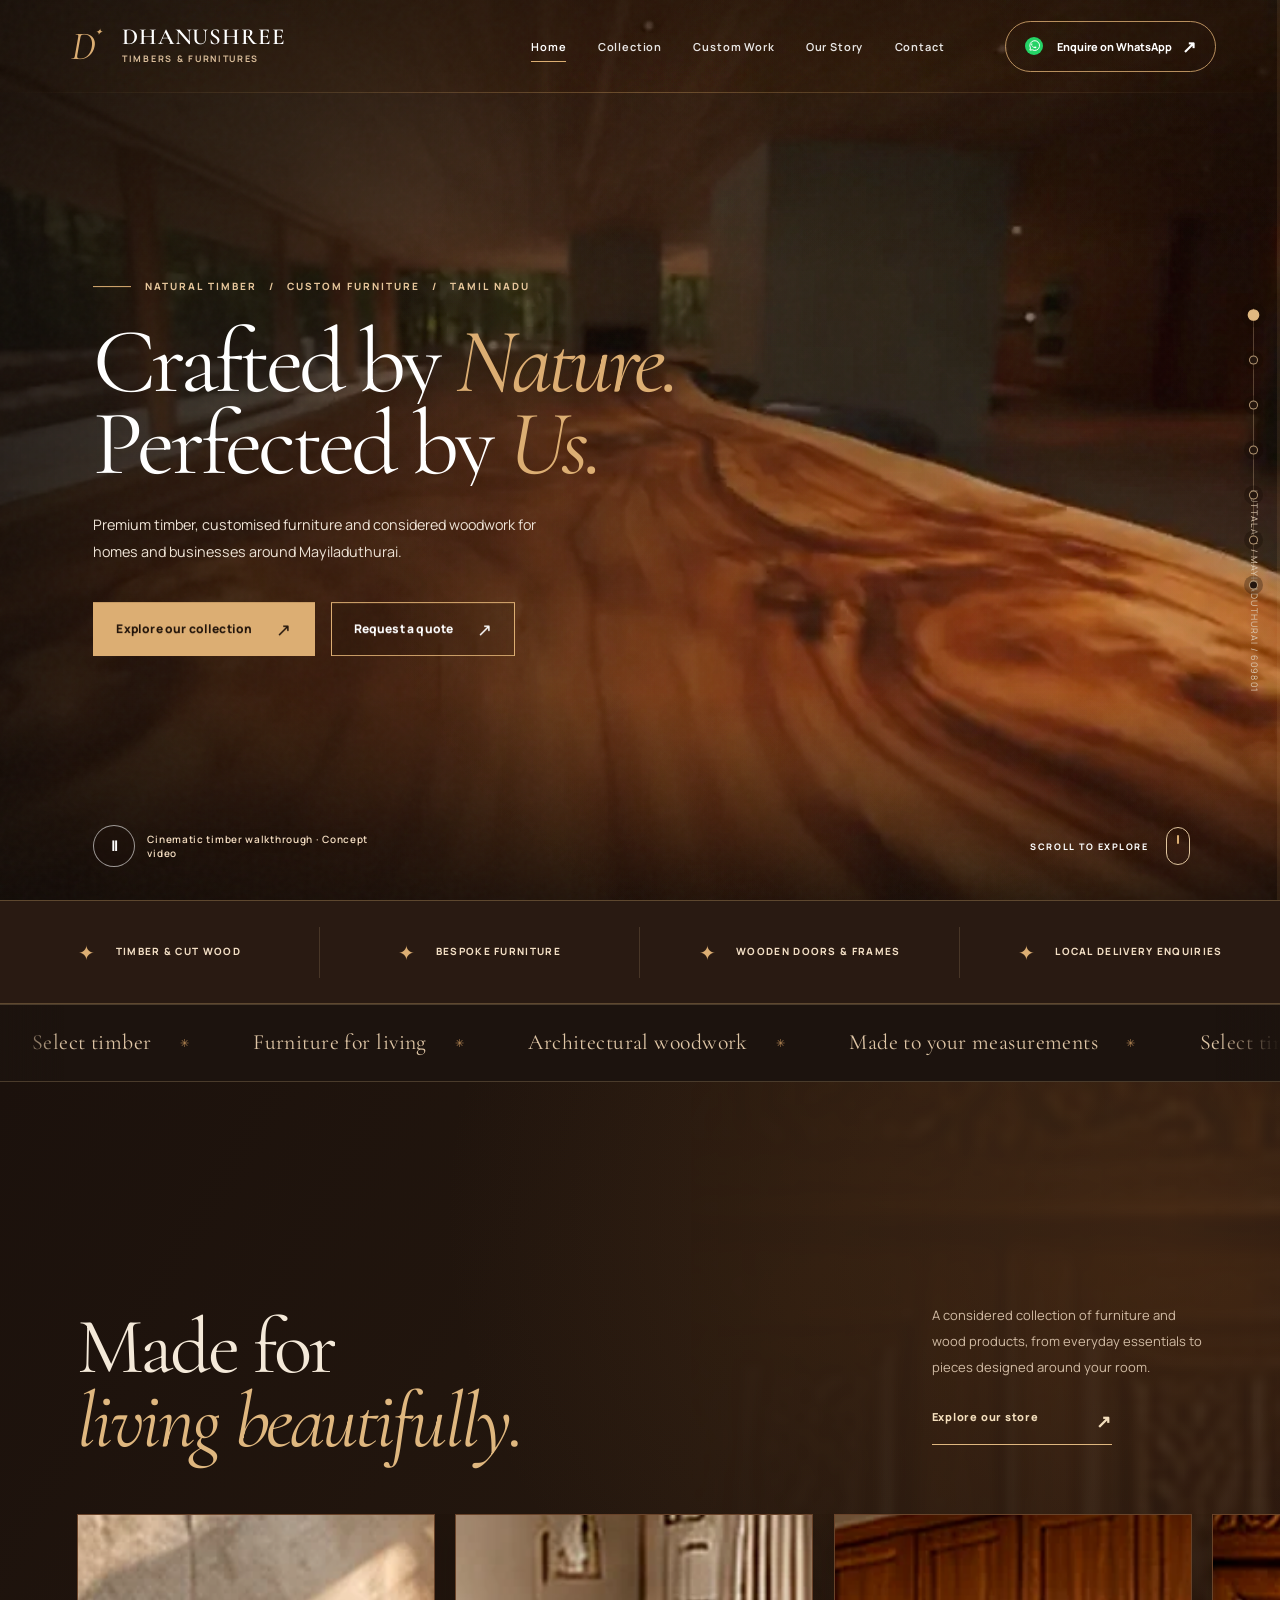
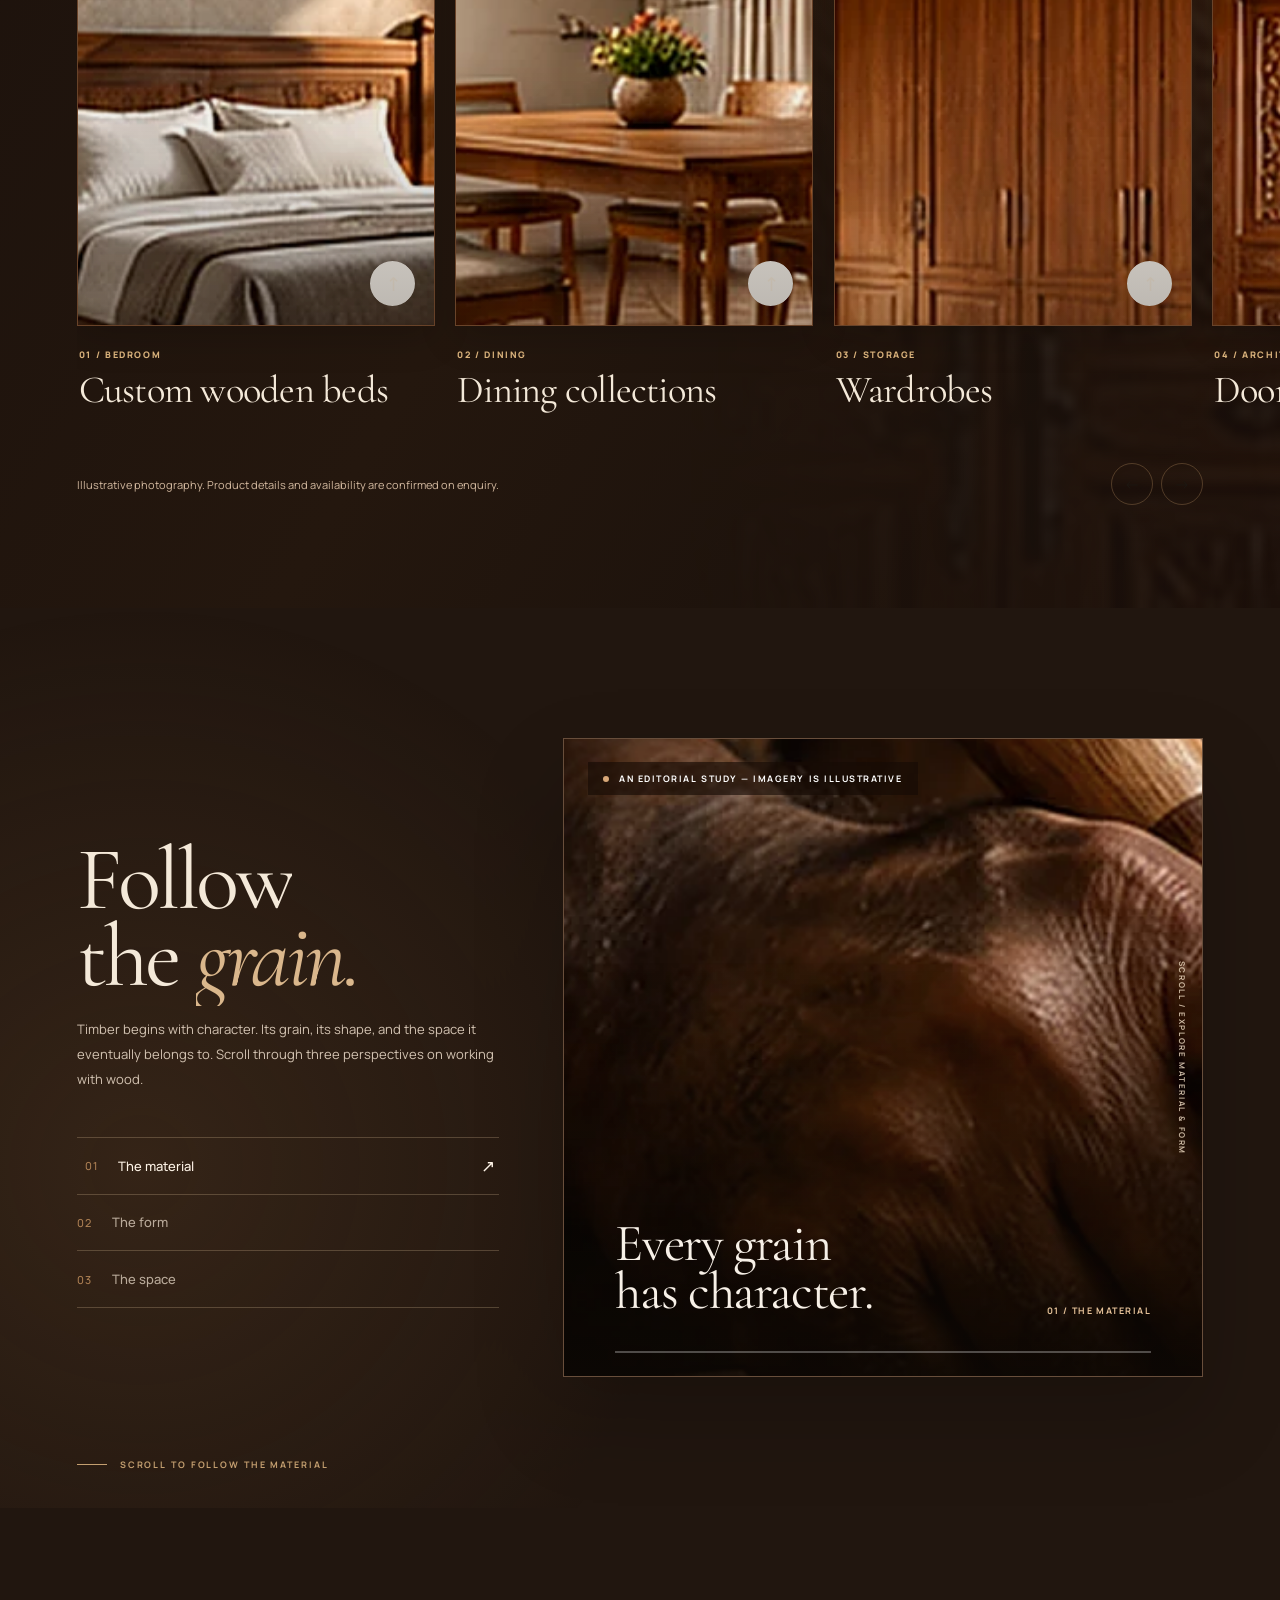
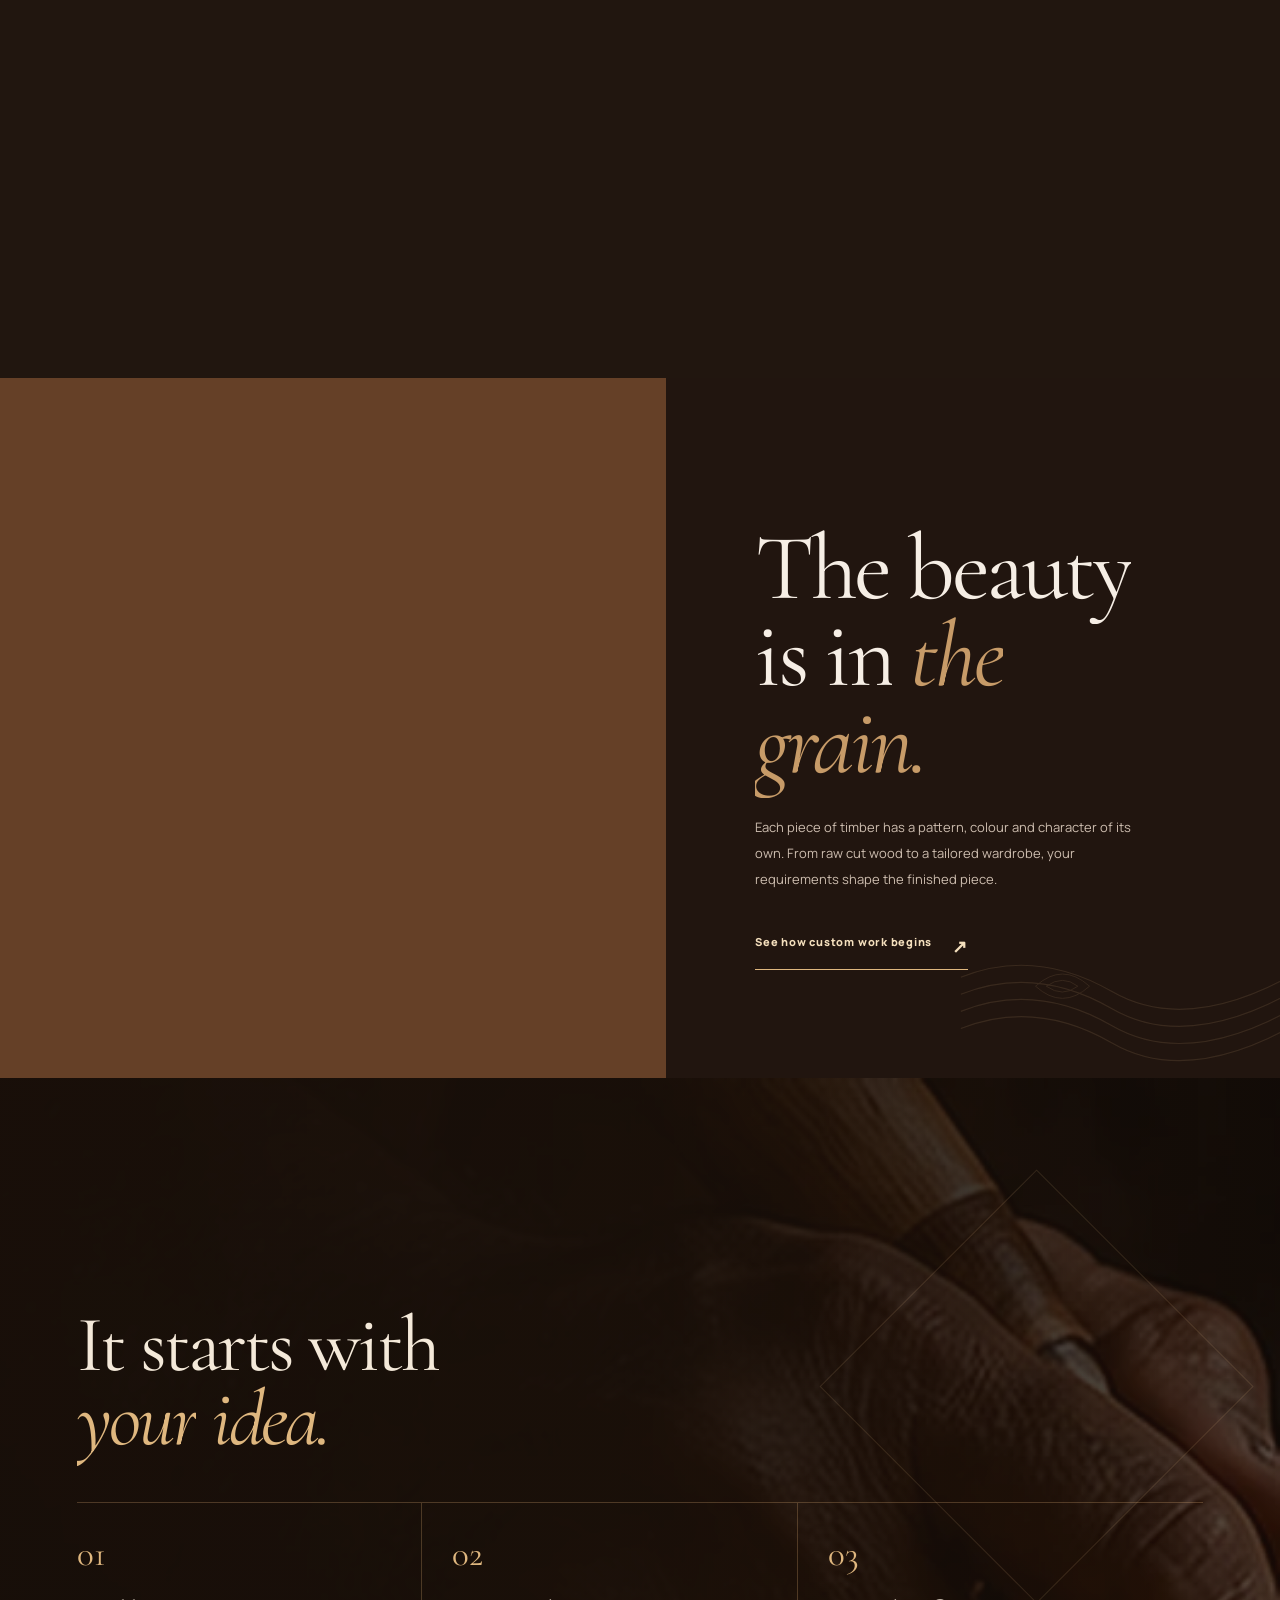
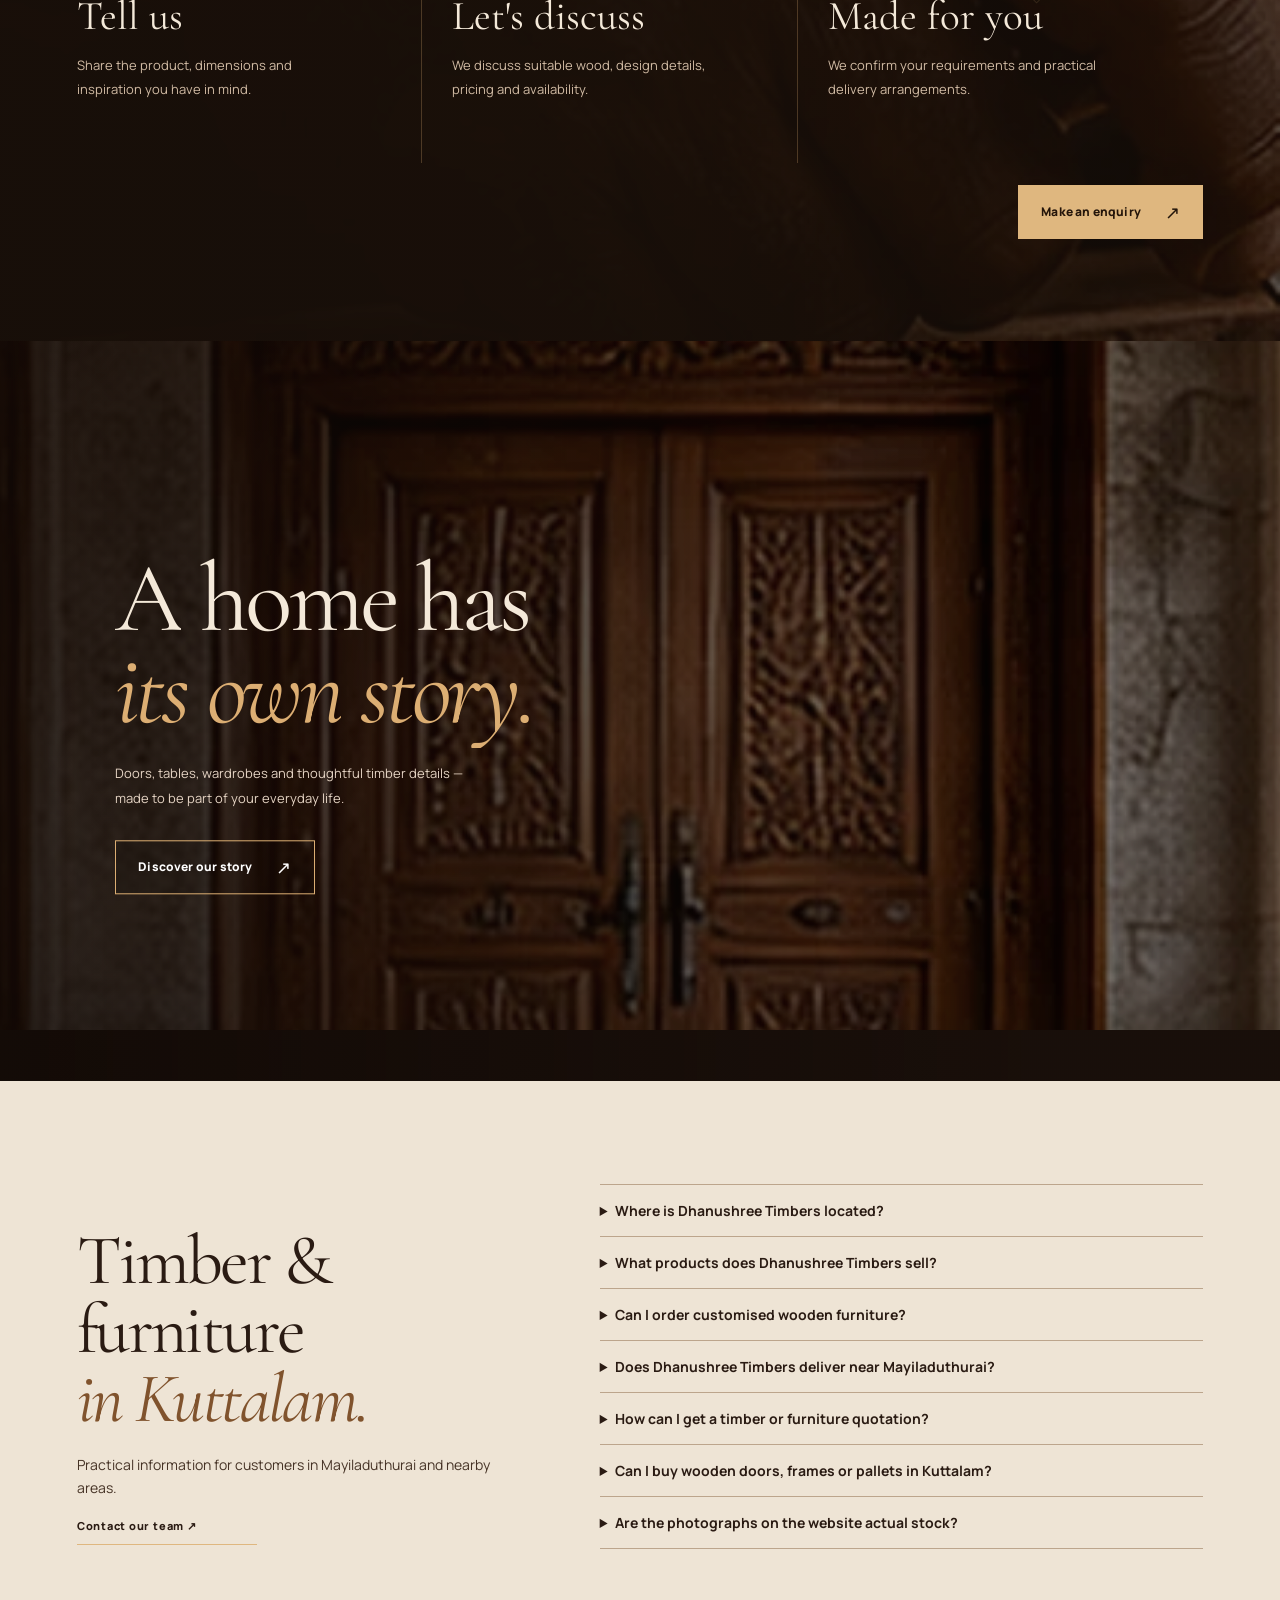
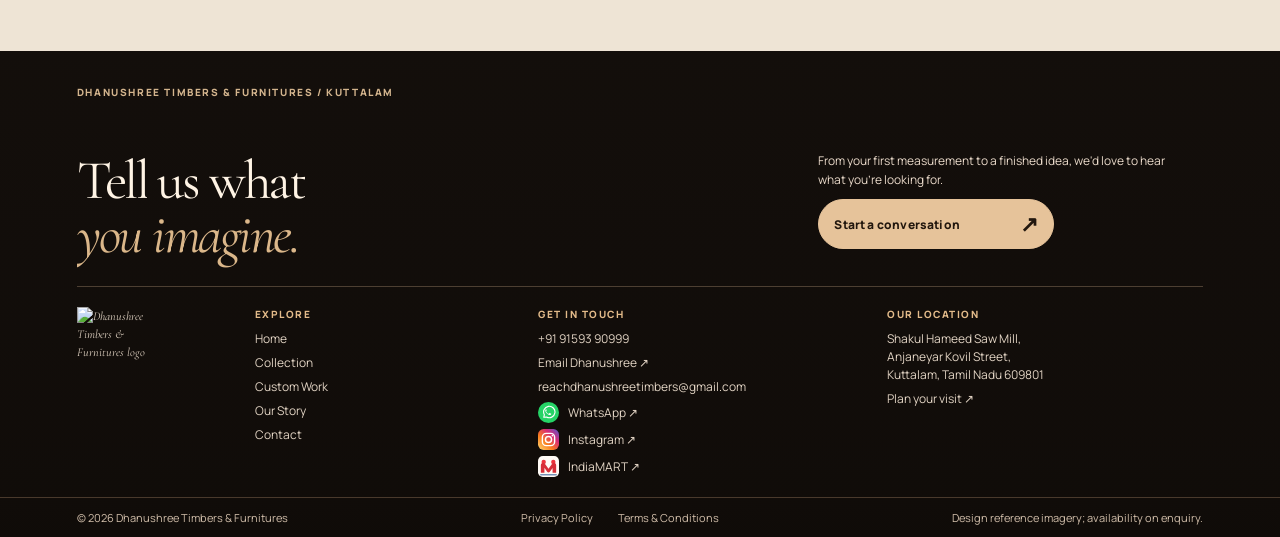
==== commit 5dc5e24f: "Use official favicon and improve unique page search and social metadata" ====
--- a/index.html
+++ b/index.html
@@ -1,5 +1,25 @@
-<!doctype html><html lang="en-IN"><head><meta charset="utf-8"><meta name="viewport" content="width=device-width,initial-scale=1"><meta name="theme-color" content="#1b120e"><meta name="description" content="Premium timbers, customised furniture, doors and wood products in Kuttalam near Mayiladuthurai, Tamil Nadu."><title>Dhanushree Timbers | Premium Timber &amp; Custom Furniture in Kuttalam</title><link rel="icon" href="assets/favicon.svg" type="image/svg+xml"><link rel="preload" as="image" href="assets/hero-room.webp"><link rel="preconnect" href="https://fonts.googleapis.com"><link rel="preconnect" href="https://fonts.gstatic.com" crossorigin><link href="https://fonts.googleapis.com/css2?family=Cormorant+Garamond:ital,wght@0,400;0,500;0,600;1,400;1,500&amp;family=Manrope:wght@400;500;600;700;800&amp;display=swap" rel="stylesheet"><meta property="og:type" content="website"><meta property="og:title" content="Dhanushree Timbers | Premium Timber &amp; Custom Furniture in Kuttalam"><meta property="og:description" content="Premium timbers, customised furniture, doors and wood products in Kuttalam near Mayiladuthurai, Tamil Nadu."><meta property="og:image" content="https://dhanushreetimbers.in/assets/hero-room.webp"><link rel="canonical" href="https://dhanushreetimbers.in/"><link rel="stylesheet" href="assets/site.css"><script type="application/ld+json">{"@context":"https://schema.org","@type":"FurnitureStore","@id":"https://dhanushreetimbers.in/#business","name":"Dhanushree Timbers & Furnitures","alternateName":"Dhanushree Timbers","url":"https://dhanushreetimbers.in/","telephone":"+919159390999","email":"reachdhanushreetimbers@gmail.com","description":"Timber, cut wood, wooden pallets, doors, frames and customised furniture in Kuttalam, Mayiladuthurai district, Tamil Nadu. Product availability and quotations on enquiry.","address":{"@type":"PostalAddress","streetAddress":"Shakul Hameed Saw Mill, Anjaneyar Kovil Street","addressLocality":"Kuttalam","addressRegion":"Tamil Nadu","postalCode":"609801","addressCountry":"IN"},"geo":{"@type":"GeoCoordinates","latitude":11.0784645,"longitude":79.5608324},"hasMap":"https://www.google.com/maps/search/?api=1&query=11.0784645%2C79.5608324","areaServed":{"@type":"GeoCircle","geoMidpoint":{"@type":"GeoCoordinates","latitude":11.0784645,"longitude":79.5608324},"geoRadius":40000},"sameAs":["https://www.instagram.com/dhanushree_timbers/","https://www.indiamart.com/dhanusree-timbers/"],"logo":"https://raw.githubusercontent.com/danydrag00-lang/dhanusree-timbers/main/assets/dhanushree-icon.webp","hasOfferCatalog":{"@type":"OfferCatalog","@id":"https://dhanushreetimbers.in/store.html#catalogue","name":"Selected timber and furniture catalogue","url":"https://dhanushreetimbers.in/store.html#products","itemListElement":[{"@type":"Offer","itemOffered":{"@type":"Product","@id":"https://dhanushreetimbers.in/store.html#product-1","name":"Custom Wooden Beds"}},{"@type":"Offer","itemOffered":{"@type":"Product","@id":"https://dhanushreetimbers.in/store.html#product-2","name":"Dining Tables"}},{"@type":"Offer","itemOffered":{"@type":"Product","@id":"https://dhanushreetimbers.in/store.html#product-3","name":"Wardrobes"}},{"@type":"Offer","itemOffered":{"@type":"Product","@id":"https://dhanushreetimbers.in/store.html#product-4","name":"Wooden Doors"}},{"@type":"Offer","itemOffered":{"@type":"Product","@id":"https://dhanushreetimbers.in/store.html#product-5","name":"Door & Window Frames"}},{"@type":"Offer","itemOffered":{"@type":"Product","@id":"https://dhanushreetimbers.in/store.html#product-6","name":"Sofas & Seating"}},{"@type":"Offer","itemOffered":{"@type":"Product","@id":"https://dhanushreetimbers.in/store.html#product-7","name":"TV Units"}},{"@type":"Offer","itemOffered":{"@type":"Product","@id":"https://dhanushreetimbers.in/store.html#product-8","name":"Pooja Units"}},{"@type":"Offer","itemOffered":{"@type":"Product","@id":"https://dhanushreetimbers.in/store.html#product-9","name":"Study Tables"}},{"@type":"Offer","itemOffered":{"@type":"Product","@id":"https://dhanushreetimbers.in/store.html#product-10","name":"Office Desks"}},{"@type":"Offer","itemOffered":{"@type":"Product","@id":"https://dhanushreetimbers.in/store.html#product-11","name":"Bookshelves"}},{"@type":"Offer","itemOffered":{"@type":"Product","@id":"https://dhanushreetimbers.in/store.html#product-12","name":"Coffee Tables"}},{"@type":"Offer","itemOffered":{"@type":"Product","@id":"https://dhanushreetimbers.in/store.html#product-13","name":"Kitchen Cabinets"}},{"@type":"Offer","itemOffered":{"@type":"Product","@id":"https://dhanushreetimbers.in/store.html#product-14","name":"Dressing Tables"}},{"@type":"Offer","itemOffered":{"@type":"Product","@id":"https://dhanushreetimbers.in/store.html#product-15","name":"Wooden Swings"}},{"@type":"Offer","itemOffered":{"@type":"Product","@id":"https://dhanushreetimbers.in/store.html#product-16","name":"Garden Benches"}},{"@type":"Offer","itemOffered":{"@type":"Product","@id":"https://dhanushreetimbers.in/store.html#product-17","name":"Wall Panels"}},{"@type":"Offer","itemOffered":{"@type":"Product","@id":"https://dhanushreetimbers.in/store.html#product-18","name":"Wooden Pallets & Cut Timber"}}]}}</script><link rel="stylesheet" href="assets/figma-motion.css"><link rel="stylesheet" href="assets/cinematic-site.css"><link rel="stylesheet" href="assets/motion-studio.css"><link rel="stylesheet" href="assets/social-links.css"><link rel="stylesheet" href="assets/hero-video.css"><meta name="google-site-verification" content="Q-LAzvOOQiJmQ79rJ2hl6w4M0gMu4Rp3Z9xZTWZubl4"><script type="application/ld+json">{"@context":"https://schema.org","@type":"FAQPage","@id":"https://dhanushreetimbers.in/#faq","mainEntity":[{"@type":"Question","name":"Where is Dhanushree Timbers located?","acceptedAnswer":{"@type":"Answer","text":"We operate at Shakul Hameed Saw Mill, Anjaneyar Kovil Street, Kuttalam, Kuttalam Taluk, Mayiladuthurai District, Tamil Nadu 609801, India."}},{"@type":"Question","name":"What products does Dhanushree Timbers sell?","acceptedAnswer":{"@type":"Answer","text":"We offer timber, cut wooden pieces, wooden pallets, doors, door and window frames, and furniture including beds, dining tables, wardrobes, cabinets and more. Availability is confirmed on enquiry."}},{"@type":"Question","name":"Can I order customised wooden furniture?","acceptedAnswer":{"@type":"Answer","text":"Yes. Share your preferred dimensions, design, timber and finish. We discuss suitability, pricing and timelines before confirming an order."}},{"@type":"Question","name":"Does Dhanushree Timbers deliver near Mayiladuthurai?","acceptedAnswer":{"@type":"Answer","text":"Local delivery is available within approximately 40 km of Kuttalam. Delivery farther away may be possible depending on availability and charges. Contact us with your PIN code."}},{"@type":"Question","name":"How can I get a timber or furniture quotation?","acceptedAnswer":{"@type":"Answer","text":"Call or WhatsApp +91 91593 90999, email reachdhanushreetimbers@gmail.com, or use the custom work enquiry form. Share the product, quantity and dimensions you need."}},{"@type":"Question","name":"Can I buy wooden doors, frames or pallets in Kuttalam?","acceptedAnswer":{"@type":"Answer","text":"Yes, we accept enquiries for wooden doors, door and window frames, wooden pallets and cut timber. Confirm specifications, quantity and availability with our team."}},{"@type":"Question","name":"Are the photographs on the website actual stock?","acceptedAnswer":{"@type":"Answer","text":"The website photographs are design references and marketing illustrations, not verified current stock or completed Dhanushree work. Ask us about the actual product before ordering."}}]}</script></head><body class="page-home" data-page="index.html"><a class="skip-link" href="#main">Skip to content</a><div class="scroll-track" aria-hidden="true"><div class="scroll-bar"></div></div>
-<header class="site-header" data-header><div class="header-shell"><a href="index.html" class="brand" aria-label="Dhanushree Timbers home"><span class="brand-icon"><img src="https://raw.githubusercontent.com/danydrag00-lang/dhanusree-timbers/main/assets/dhanushree-icon.webp" width="46" height="46" alt="" onerror="this.style.display='none'"/><span class="brand-fallback" aria-hidden="true">D<span class="brand-leaf">✦</span></span></span><span class="brand-words">DHANUSHREE<span>TIMBERS & FURNITURES</span></span></a><nav class="desktop-nav" aria-label="Main navigation"><a href="index.html" aria-current="page">Home</a><a href="store.html">Collection</a><a href="custom-work.html">Custom Work</a><a href="our-story.html">Our Story</a><a href="contact.html">Contact</a></nav><a class="top-enquire" href="https://wa.me/919159390999?text=Hello%20Dhanushree%20Timbers%2C%20I%20would%20like%20to%20enquire%20about%20your%20products." target="_blank" rel="noopener noreferrer"><span class="pulse-dot"></span> <img class="platform-icon platform-icon--whatsapp" src="assets/whatsapp-icon.svg" alt="" aria-hidden="true" width="22" height="22"> Enquire on WhatsApp <span class="diag">↗</span></a><button class="menu-toggle" type="button" aria-controls="mobile-menu" aria-expanded="false" aria-label="Open menu"><i></i><i></i></button></div></header>
+<!doctype html><html lang="en-IN"><head><meta charset="utf-8"><meta name="viewport" content="width=device-width,initial-scale=1"><meta name="theme-color" content="#1b120e"><link rel="preload" as="image" href="assets/hero-room.webp"><link rel="preconnect" href="https://fonts.googleapis.com"><link rel="preconnect" href="https://fonts.gstatic.com" crossorigin><link href="https://fonts.googleapis.com/css2?family=Cormorant+Garamond:ital,wght@0,400;0,500;0,600;1,400;1,500&amp;family=Manrope:wght@400;500;600;700;800&amp;display=swap" rel="stylesheet"><link rel="stylesheet" href="assets/site.css"><script type="application/ld+json">{"@context":"https://schema.org","@type":"FurnitureStore","@id":"https://dhanushreetimbers.in/#business","name":"Dhanushree Timbers & Furnitures","alternateName":"Dhanushree Timbers","url":"https://dhanushreetimbers.in/","telephone":"+919159390999","email":"reachdhanushreetimbers@gmail.com","description":"Timber, cut wood, wooden pallets, doors, frames and customised furniture in Kuttalam, Mayiladuthurai district, Tamil Nadu. Product availability and quotations on enquiry.","address":{"@type":"PostalAddress","streetAddress":"Shakul Hameed Saw Mill, Anjaneyar Kovil Street","addressLocality":"Kuttalam","addressRegion":"Tamil Nadu","postalCode":"609801","addressCountry":"IN"},"geo":{"@type":"GeoCoordinates","latitude":11.0784645,"longitude":79.5608324},"hasMap":"https://www.google.com/maps/search/?api=1&query=11.0784645%2C79.5608324","areaServed":{"@type":"GeoCircle","geoMidpoint":{"@type":"GeoCoordinates","latitude":11.0784645,"longitude":79.5608324},"geoRadius":40000},"sameAs":["https://www.instagram.com/dhanushree_timbers/","https://www.indiamart.com/dhanusree-timbers/"],"logo":"https://dhanushreetimbers.in/assets/dhanushree-icon.webp","hasOfferCatalog":{"@type":"OfferCatalog","@id":"https://dhanushreetimbers.in/store.html#catalogue","name":"Selected timber and furniture catalogue","url":"https://dhanushreetimbers.in/store.html#products","itemListElement":[{"@type":"Offer","itemOffered":{"@type":"Product","@id":"https://dhanushreetimbers.in/store.html#product-1","name":"Custom Wooden Beds"}},{"@type":"Offer","itemOffered":{"@type":"Product","@id":"https://dhanushreetimbers.in/store.html#product-2","name":"Dining Tables"}},{"@type":"Offer","itemOffered":{"@type":"Product","@id":"https://dhanushreetimbers.in/store.html#product-3","name":"Wardrobes"}},{"@type":"Offer","itemOffered":{"@type":"Product","@id":"https://dhanushreetimbers.in/store.html#product-4","name":"Wooden Doors"}},{"@type":"Offer","itemOffered":{"@type":"Product","@id":"https://dhanushreetimbers.in/store.html#product-5","name":"Door & Window Frames"}},{"@type":"Offer","itemOffered":{"@type":"Product","@id":"https://dhanushreetimbers.in/store.html#product-6","name":"Sofas & Seating"}},{"@type":"Offer","itemOffered":{"@type":"Product","@id":"https://dhanushreetimbers.in/store.html#product-7","name":"TV Units"}},{"@type":"Offer","itemOffered":{"@type":"Product","@id":"https://dhanushreetimbers.in/store.html#product-8","name":"Pooja Units"}},{"@type":"Offer","itemOffered":{"@type":"Product","@id":"https://dhanushreetimbers.in/store.html#product-9","name":"Study Tables"}},{"@type":"Offer","itemOffered":{"@type":"Product","@id":"https://dhanushreetimbers.in/store.html#product-10","name":"Office Desks"}},{"@type":"Offer","itemOffered":{"@type":"Product","@id":"https://dhanushreetimbers.in/store.html#product-11","name":"Bookshelves"}},{"@type":"Offer","itemOffered":{"@type":"Product","@id":"https://dhanushreetimbers.in/store.html#product-12","name":"Coffee Tables"}},{"@type":"Offer","itemOffered":{"@type":"Product","@id":"https://dhanushreetimbers.in/store.html#product-13","name":"Kitchen Cabinets"}},{"@type":"Offer","itemOffered":{"@type":"Product","@id":"https://dhanushreetimbers.in/store.html#product-14","name":"Dressing Tables"}},{"@type":"Offer","itemOffered":{"@type":"Product","@id":"https://dhanushreetimbers.in/store.html#product-15","name":"Wooden Swings"}},{"@type":"Offer","itemOffered":{"@type":"Product","@id":"https://dhanushreetimbers.in/store.html#product-16","name":"Garden Benches"}},{"@type":"Offer","itemOffered":{"@type":"Product","@id":"https://dhanushreetimbers.in/store.html#product-17","name":"Wall Panels"}},{"@type":"Offer","itemOffered":{"@type":"Product","@id":"https://dhanushreetimbers.in/store.html#product-18","name":"Wooden Pallets & Cut Timber"}}]}}</script><link rel="stylesheet" href="assets/figma-motion.css"><link rel="stylesheet" href="assets/cinematic-site.css"><link rel="stylesheet" href="assets/motion-studio.css"><link rel="stylesheet" href="assets/social-links.css"><link rel="stylesheet" href="assets/hero-video.css"><meta name="google-site-verification" content="Q-LAzvOOQiJmQ79rJ2hl6w4M0gMu4Rp3Z9xZTWZubl4"><script type="application/ld+json">{"@context":"https://schema.org","@type":"FAQPage","@id":"https://dhanushreetimbers.in/#faq","mainEntity":[{"@type":"Question","name":"Where is Dhanushree Timbers located?","acceptedAnswer":{"@type":"Answer","text":"We operate at Shakul Hameed Saw Mill, Anjaneyar Kovil Street, Kuttalam, Kuttalam Taluk, Mayiladuthurai District, Tamil Nadu 609801, India."}},{"@type":"Question","name":"What products does Dhanushree Timbers sell?","acceptedAnswer":{"@type":"Answer","text":"We offer timber, cut wooden pieces, wooden pallets, doors, door and window frames, and furniture including beds, dining tables, wardrobes, cabinets and more. Availability is confirmed on enquiry."}},{"@type":"Question","name":"Can I order customised wooden furniture?","acceptedAnswer":{"@type":"Answer","text":"Yes. Share your preferred dimensions, design, timber and finish. We discuss suitability, pricing and timelines before confirming an order."}},{"@type":"Question","name":"Does Dhanushree Timbers deliver near Mayiladuthurai?","acceptedAnswer":{"@type":"Answer","text":"Local delivery is available within approximately 40 km of Kuttalam. Delivery farther away may be possible depending on availability and charges. Contact us with your PIN code."}},{"@type":"Question","name":"How can I get a timber or furniture quotation?","acceptedAnswer":{"@type":"Answer","text":"Call or WhatsApp +91 91593 90999, email reachdhanushreetimbers@gmail.com, or use the custom work enquiry form. Share the product, quantity and dimensions you need."}},{"@type":"Question","name":"Can I buy wooden doors, frames or pallets in Kuttalam?","acceptedAnswer":{"@type":"Answer","text":"Yes, we accept enquiries for wooden doors, door and window frames, wooden pallets and cut timber. Confirm specifications, quantity and availability with our team."}},{"@type":"Question","name":"Are the photographs on the website actual stock?","acceptedAnswer":{"@type":"Answer","text":"The website photographs are design references and marketing illustrations, not verified current stock or completed Dhanushree work. Ask us about the actual product before ordering."}}]}</script><title>Dhanushree Timbers | Timber &amp; Furniture in Kuttalam, Mayiladuthurai</title>
+<meta name="description" content="Buy timber, cut wood, wooden pallets, doors, frames and customised furniture in Kuttalam, Mayiladuthurai. Contact Dhanushree Timbers for a quotation.">
+<meta name="robots" content="index, follow, max-image-preview:large">
+<link rel="icon" type="image/png" sizes="32x32" href="/assets/favicon-32.png?v=2">
+<link rel="icon" type="image/png" sizes="64x64" href="/assets/favicon-64.png?v=2">
+<link rel="apple-touch-icon" href="/assets/apple-touch-icon.png">
+<link rel="canonical" href="https://dhanushreetimbers.in/">
+<meta property="og:type" content="website">
+<meta property="og:site_name" content="Dhanushree Timbers &amp; Furnitures">
+<meta property="og:locale" content="en_IN">
+<meta property="og:title" content="Dhanushree Timbers | Timber &amp; Furniture in Kuttalam, Mayiladuthurai">
+<meta property="og:description" content="Buy timber, cut wood, wooden pallets, doors, frames and customised furniture in Kuttalam, Mayiladuthurai. Contact Dhanushree Timbers for a quotation.">
+<meta property="og:url" content="https://dhanushreetimbers.in/">
+<meta property="og:image" content="https://dhanushreetimbers.in/assets/hero-room.webp">
+<meta property="og:image:alt" content="Warm wooden furniture interior">
+<meta name="twitter:card" content="summary_large_image">
+<meta name="twitter:title" content="Dhanushree Timbers | Timber &amp; Furniture in Kuttalam, Mayiladuthurai">
+<meta name="twitter:description" content="Buy timber, cut wood, wooden pallets, doors, frames and customised furniture in Kuttalam, Mayiladuthurai. Contact Dhanushree Timbers for a quotation.">
+<meta name="twitter:image" content="https://dhanushreetimbers.in/assets/hero-room.webp">
+<meta name="twitter:image:alt" content="Warm wooden furniture interior">
+</head><body class="page-home" data-page="index.html"><a class="skip-link" href="#main">Skip to content</a><div class="scroll-track" aria-hidden="true"><div class="scroll-bar"></div></div>
+<header class="site-header" data-header><div class="header-shell"><a href="index.html" class="brand" aria-label="Dhanushree Timbers home"><span class="brand-icon"><img src="https://dhanushreetimbers.in/assets/dhanushree-icon.webp" width="46" height="46" alt="" onerror="this.style.display='none'"/><span class="brand-fallback" aria-hidden="true">D<span class="brand-leaf">✦</span></span></span><span class="brand-words">DHANUSHREE<span>TIMBERS & FURNITURES</span></span></a><nav class="desktop-nav" aria-label="Main navigation"><a href="index.html" aria-current="page">Home</a><a href="store.html">Collection</a><a href="custom-work.html">Custom Work</a><a href="our-story.html">Our Story</a><a href="contact.html">Contact</a></nav><a class="top-enquire" href="https://wa.me/919159390999?text=Hello%20Dhanushree%20Timbers%2C%20I%20would%20like%20to%20enquire%20about%20your%20products." target="_blank" rel="noopener noreferrer"><span class="pulse-dot"></span> <img class="platform-icon platform-icon--whatsapp" src="assets/whatsapp-icon.svg" alt="" aria-hidden="true" width="22" height="22"> Enquire on WhatsApp <span class="diag">↗</span></a><button class="menu-toggle" type="button" aria-controls="mobile-menu" aria-expanded="false" aria-label="Open menu"><i></i><i></i></button></div></header>
 <nav class="mobile-menu" id="mobile-menu" aria-label="Mobile navigation"><div class="mobile-nav-links"><a href="index.html" aria-current="page">Home</a><a href="store.html">Collection</a><a href="custom-work.html">Custom Work</a><a href="our-story.html">Our Story</a><a href="contact.html">Contact</a></div><a href="https://wa.me/919159390999?text=Hello%20Dhanushree%20Timbers%2C%20I%20would%20like%20to%20enquire%20about%20your%20products." target="_blank" rel="noopener noreferrer" class="mobile-contact">Message on WhatsApp ↗</a><small>KUTTALAM · MAYILADUTHURAI · TAMIL NADU</small></nav><main id="main"><section class="cinema-hero" data-cinema-hero aria-labelledby="home-heading">
 <div class="hero-scenes" aria-hidden="true"><div class="hero-scene is-current" data-scene="0" style="background-image:url('assets/hero-room.webp')"></div><div class="hero-scene" data-scene="1" style="background-image:url('assets/hero-bed.webp')"></div><div class="hero-scene" data-scene="2" style="background-image:url('https://images.pexels.com/photos/10099331/pexels-photo-10099331.jpeg?auto=compress&cs=tinysrgb&w=1600'),url('assets/hero-doors.webp')"></div><video class="hero-film" data-hero-video autoplay muted loop playsinline preload="metadata" poster="assets/hero-video-poster.webp" aria-hidden="true"><source src="assets/dhanushree-cinematic-hero.mp4" type="video/mp4"></video></div><div class="hero-vignette"></div><div class="hero-spotlight" aria-hidden="true"></div><div class="hero-grain" aria-hidden="true"></div>
 <div class="cinema-content"><p class="hero-overline"><span class="rule"></span> NATURAL TIMBER &nbsp; / &nbsp; CUSTOM FURNITURE &nbsp; / &nbsp; TAMIL NADU</p><h1 id="home-heading" class="hero-heading"><span class="word-line">Crafted by <i>Nature.</i></span><span class="word-line">Perfected by <i>Us.</i></span></h1><p class="hero-description">Premium timber, customised furniture and considered woodwork for homes and businesses around Mayiladuthurai.</p><div class="hero-buttons"><a href="store.html" class="btn-gold" data-magnetic>Explore our collection <span>↗</span></a><a href="custom-work.html" class="btn-outline" data-magnetic>Request a quote <span>↗</span></a></div></div>
@@ -34,4 +54,4 @@
     </div>
     <p class="fm-story-scroll-hint" aria-hidden="true">SCROLL TO FOLLOW THE MATERIAL</p>
   </div>
-</section><section class="craft-section" id="craft"><div class="craft-visual parallax-wrap"><img class="parallax-img" src="https://images.pexels.com/photos/36299688/pexels-photo-36299688.jpeg?auto=compress&amp;cs=tinysrgb&amp;w=1400" alt="Close-up photograph of natural timber showing flowing wood-grain patterns" loading="lazy"></div><div class="craft-copy"><div data-reveal><h2>The beauty<br>is in <em>the grain.</em></h2><p>Each piece of timber has a pattern, colour and character of its own. From raw cut wood to a tailored wardrobe, your requirements shape the finished piece.</p><a class="under-link light" href="custom-work.html">See how custom work begins <span>↗</span></a></div><div class="grain-graphic" aria-hidden="true"><svg viewBox="0 0 400 160" fill="none"><path d="M12 48Q95 15 180 64T390 40M12 67Q95 34 180 83T390 59M12 86Q95 53 180 102T390 78M12 105Q95 72 180 121T390 97" stroke="currentColor" stroke-width="1.3"/><path d="M95 58q30 -27 60 0q-30 27 -60 0Zm12 0q18 -13 35 0q-17 13 -35 0Z" stroke="currentColor" stroke-width="1"/></svg></div></div></section><section class="process-section section-pad"><div class="section-topline"><span>03 — A PERSONAL PROCESS</span><span>YOUR IDEAS, OUR MATERIALS</span></div><div class="process-head" data-reveal><p class="eyebrow dark">Made to order</p><h2>It starts with<br><em>your idea.</em></h2></div><div class="process-grid"><div class="process-step" data-reveal><b>01</b><h3>Tell us</h3><p>Share the product, dimensions and inspiration you have in mind.</p></div><div class="process-step" data-reveal><b>02</b><h3>Let's discuss</h3><p>We discuss suitable wood, design details, pricing and availability.</p></div><div class="process-step" data-reveal><b>03</b><h3>Made for you</h3><p>We confirm your requirements and practical delivery arrangements.</p></div></div><div class="process-action"><a href="custom-work.html" class="btn-dark" data-magnetic>Make an enquiry <span>↗</span></a></div></section><section class="end-feature story-film"><div class="end-image parallax-wrap"><video class="story-film-video" muted loop playsinline preload="none" aria-hidden="true" data-src="assets/Furniture_Showcase.mp4"></video><img class="parallax-img" src="https://images.pexels.com/photos/10099331/pexels-photo-10099331.jpeg?auto=compress&cs=tinysrgb&w=1400" loading="lazy" alt="Illustrative carved wooden door and timber framing"></div><div class="end-content"><h2>A home has<br><em>its own story.</em></h2><p>Doors, tables, wardrobes and thoughtful timber details — made to be part of your everyday life.</p><a href="our-story.html" class="btn-outline">Discover our story <span>↗</span></a></div></section><section class="local-faq section-pad" id="faq" aria-labelledby="local-faq-title"><div class="local-faq-inner"><div><span class="eyebrow dark">Your questions, answered</span><h2 id="local-faq-title">Timber &amp; furniture<br><em>in Kuttalam.</em></h2><p>Practical information for customers in Mayiladuthurai and nearby areas.</p><a class="under-link" href="contact.html">Contact our team ↗</a></div><div><details><summary>Where is Dhanushree Timbers located?</summary><p>We operate at Shakul Hameed Saw Mill, Anjaneyar Kovil Street, Kuttalam, Kuttalam Taluk, Mayiladuthurai District, Tamil Nadu 609801, India.</p></details><details><summary>What products does Dhanushree Timbers sell?</summary><p>We offer timber, cut wooden pieces, wooden pallets, doors, door and window frames, and furniture including beds, dining tables, wardrobes, cabinets and more. Availability is confirmed on enquiry.</p></details><details><summary>Can I order customised wooden furniture?</summary><p>Yes. Share your preferred dimensions, design, timber and finish. We discuss suitability, pricing and timelines before confirming an order.</p></details><details><summary>Does Dhanushree Timbers deliver near Mayiladuthurai?</summary><p>Local delivery is available within approximately 40 km of Kuttalam. Delivery farther away may be possible depending on availability and charges. Contact us with your PIN code.</p></details><details><summary>How can I get a timber or furniture quotation?</summary><p>Call or WhatsApp +91 91593 90999, email reachdhanushreetimbers@gmail.com, or use the custom work enquiry form. Share the product, quantity and dimensions you need.</p></details><details><summary>Can I buy wooden doors, frames or pallets in Kuttalam?</summary><p>Yes, we accept enquiries for wooden doors, door and window frames, wooden pallets and cut timber. Confirm specifications, quantity and availability with our team.</p></details><details><summary>Are the photographs on the website actual stock?</summary><p>The website photographs are design references and marketing illustrations, not verified current stock or completed Dhanushree work. Ask us about the actual product before ordering.</p></details></div></div></section></main><footer class="footer"><div class="footer-grain"></div><div class="footer-main"><p class="eyebrow">Dhanushree Timbers & Furnitures <span> / </span> Kuttalam</p><div class="footer-flex"><h2>Tell us what<br><em>you imagine.</em></h2><div class="footer-side"><p>From your first measurement to a finished idea, we'd love to hear what you're looking for.</p><a href="https://wa.me/919159390999?text=Hello%20Dhanushree%20Timbers%2C%20I%20would%20like%20to%20enquire%20about%20your%20products." class="round-cta" target="_blank" rel="noopener noreferrer">Start a conversation <span>↗</span></a></div></div><div class="footer-columns"><div class="footer-brand"><a class="footer-logo" href="index.html" aria-label="Dhanushree Timbers &amp; Furnitures home"><img src="https://raw.githubusercontent.com/danydrag00-lang/dhanusree-timbers/main/assets/dhanushree-icon.webp" alt="Dhanushree Timbers &amp; Furnitures logo" width="76" height="76" loading="lazy"></a></div><div><span class="mini-head">Explore</span><a href="index.html">Home</a><a href="store.html">Collection</a><a href="custom-work.html">Custom Work</a><a href="our-story.html">Our Story</a><a href="contact.html">Contact</a></div><div><span class="mini-head">Get in touch</span><a href="tel:+919159390999">+91 91593 90999</a><a href="https://mail.google.com/mail/?view=cm&amp;fs=1&amp;to=reachdhanushreetimbers%40gmail.com" target="_blank" rel="noopener noreferrer">Email Dhanushree ↗</a><a href="mailto:reachdhanushreetimbers@gmail.com" class="footer-email-address">reachdhanushreetimbers@gmail.com</a><a class="platform-link" href="https://wa.me/919159390999" target="_blank" rel="noopener noreferrer"><img class="platform-icon platform-icon--whatsapp" src="assets/whatsapp-icon.svg" alt="" aria-hidden="true" width="22" height="22">WhatsApp ↗</a><a class="platform-link" href="https://instagram.com/dhanushree_timbers" target="_blank" rel="noopener noreferrer"><img class="platform-icon platform-icon--instagram" src="assets/instagram-icon.svg" alt="" aria-hidden="true" width="22" height="22">Instagram ↗</a><a class="platform-link" href="https://www.indiamart.com/dhanusree-timbers/" target="_blank" rel="noopener noreferrer"><img class="platform-icon platform-icon--indiamart" src="assets/indiamart-icon.svg" alt="" aria-hidden="true" width="22" height="22">IndiaMART ↗</a></div><div><span class="mini-head">Our location</span><p>Shakul Hameed Saw Mill,<br>Anjaneyar Kovil Street,<br>Kuttalam, Tamil Nadu 609801</p><a href="contact.html#visit">Plan your visit ↗</a></div></div></div><div class="footer-bottom"><span>© <span data-year>2026</span> Dhanushree Timbers & Furnitures</span><div><a href="privacy-policy.html">Privacy Policy</a><a href="terms-and-conditions.html">Terms & Conditions</a></div><span>Design reference imagery; availability on enquiry.</span></div></footer><script defer src="assets/site.js"></script><script defer src="assets/figma-motion.js"></script><script src="assets/cinematic-site.js" defer></script><script src="assets/motion-studio.js" defer></script><script defer src="assets/hero-video.js"></script><script type="module" src="assets/framer-motion.js"></script></body></html>+</section><section class="craft-section" id="craft"><div class="craft-visual parallax-wrap"><img class="parallax-img" src="https://images.pexels.com/photos/36299688/pexels-photo-36299688.jpeg?auto=compress&amp;cs=tinysrgb&amp;w=1400" alt="Close-up photograph of natural timber showing flowing wood-grain patterns" loading="lazy"></div><div class="craft-copy"><div data-reveal><h2>The beauty<br>is in <em>the grain.</em></h2><p>Each piece of timber has a pattern, colour and character of its own. From raw cut wood to a tailored wardrobe, your requirements shape the finished piece.</p><a class="under-link light" href="custom-work.html">See how custom work begins <span>↗</span></a></div><div class="grain-graphic" aria-hidden="true"><svg viewBox="0 0 400 160" fill="none"><path d="M12 48Q95 15 180 64T390 40M12 67Q95 34 180 83T390 59M12 86Q95 53 180 102T390 78M12 105Q95 72 180 121T390 97" stroke="currentColor" stroke-width="1.3"/><path d="M95 58q30 -27 60 0q-30 27 -60 0Zm12 0q18 -13 35 0q-17 13 -35 0Z" stroke="currentColor" stroke-width="1"/></svg></div></div></section><section class="process-section section-pad"><div class="section-topline"><span>03 — A PERSONAL PROCESS</span><span>YOUR IDEAS, OUR MATERIALS</span></div><div class="process-head" data-reveal><p class="eyebrow dark">Made to order</p><h2>It starts with<br><em>your idea.</em></h2></div><div class="process-grid"><div class="process-step" data-reveal><b>01</b><h3>Tell us</h3><p>Share the product, dimensions and inspiration you have in mind.</p></div><div class="process-step" data-reveal><b>02</b><h3>Let's discuss</h3><p>We discuss suitable wood, design details, pricing and availability.</p></div><div class="process-step" data-reveal><b>03</b><h3>Made for you</h3><p>We confirm your requirements and practical delivery arrangements.</p></div></div><div class="process-action"><a href="custom-work.html" class="btn-dark" data-magnetic>Make an enquiry <span>↗</span></a></div></section><section class="end-feature story-film"><div class="end-image parallax-wrap"><video class="story-film-video" muted loop playsinline preload="none" aria-hidden="true" data-src="assets/Furniture_Showcase.mp4"></video><img class="parallax-img" src="https://images.pexels.com/photos/10099331/pexels-photo-10099331.jpeg?auto=compress&cs=tinysrgb&w=1400" loading="lazy" alt="Illustrative carved wooden door and timber framing"></div><div class="end-content"><h2>A home has<br><em>its own story.</em></h2><p>Doors, tables, wardrobes and thoughtful timber details — made to be part of your everyday life.</p><a href="our-story.html" class="btn-outline">Discover our story <span>↗</span></a></div></section><section class="local-faq section-pad" id="faq" aria-labelledby="local-faq-title"><div class="local-faq-inner"><div><span class="eyebrow dark">Your questions, answered</span><h2 id="local-faq-title">Timber &amp; furniture<br><em>in Kuttalam.</em></h2><p>Practical information for customers in Mayiladuthurai and nearby areas.</p><a class="under-link" href="contact.html">Contact our team ↗</a></div><div><details><summary>Where is Dhanushree Timbers located?</summary><p>We operate at Shakul Hameed Saw Mill, Anjaneyar Kovil Street, Kuttalam, Kuttalam Taluk, Mayiladuthurai District, Tamil Nadu 609801, India.</p></details><details><summary>What products does Dhanushree Timbers sell?</summary><p>We offer timber, cut wooden pieces, wooden pallets, doors, door and window frames, and furniture including beds, dining tables, wardrobes, cabinets and more. Availability is confirmed on enquiry.</p></details><details><summary>Can I order customised wooden furniture?</summary><p>Yes. Share your preferred dimensions, design, timber and finish. We discuss suitability, pricing and timelines before confirming an order.</p></details><details><summary>Does Dhanushree Timbers deliver near Mayiladuthurai?</summary><p>Local delivery is available within approximately 40 km of Kuttalam. Delivery farther away may be possible depending on availability and charges. Contact us with your PIN code.</p></details><details><summary>How can I get a timber or furniture quotation?</summary><p>Call or WhatsApp +91 91593 90999, email reachdhanushreetimbers@gmail.com, or use the custom work enquiry form. Share the product, quantity and dimensions you need.</p></details><details><summary>Can I buy wooden doors, frames or pallets in Kuttalam?</summary><p>Yes, we accept enquiries for wooden doors, door and window frames, wooden pallets and cut timber. Confirm specifications, quantity and availability with our team.</p></details><details><summary>Are the photographs on the website actual stock?</summary><p>The website photographs are design references and marketing illustrations, not verified current stock or completed Dhanushree work. Ask us about the actual product before ordering.</p></details></div></div></section></main><footer class="footer"><div class="footer-grain"></div><div class="footer-main"><p class="eyebrow">Dhanushree Timbers & Furnitures <span> / </span> Kuttalam</p><div class="footer-flex"><h2>Tell us what<br><em>you imagine.</em></h2><div class="footer-side"><p>From your first measurement to a finished idea, we'd love to hear what you're looking for.</p><a href="https://wa.me/919159390999?text=Hello%20Dhanushree%20Timbers%2C%20I%20would%20like%20to%20enquire%20about%20your%20products." class="round-cta" target="_blank" rel="noopener noreferrer">Start a conversation <span>↗</span></a></div></div><div class="footer-columns"><div class="footer-brand"><a class="footer-logo" href="index.html" aria-label="Dhanushree Timbers &amp; Furnitures home"><img src="https://dhanushreetimbers.in/assets/dhanushree-icon.webp" alt="Dhanushree Timbers &amp; Furnitures logo" width="76" height="76" loading="lazy"></a></div><div><span class="mini-head">Explore</span><a href="index.html">Home</a><a href="store.html">Collection</a><a href="custom-work.html">Custom Work</a><a href="our-story.html">Our Story</a><a href="contact.html">Contact</a></div><div><span class="mini-head">Get in touch</span><a href="tel:+919159390999">+91 91593 90999</a><a href="https://mail.google.com/mail/?view=cm&amp;fs=1&amp;to=reachdhanushreetimbers%40gmail.com" target="_blank" rel="noopener noreferrer">Email Dhanushree ↗</a><a href="mailto:reachdhanushreetimbers@gmail.com" class="footer-email-address">reachdhanushreetimbers@gmail.com</a><a class="platform-link" href="https://wa.me/919159390999" target="_blank" rel="noopener noreferrer"><img class="platform-icon platform-icon--whatsapp" src="assets/whatsapp-icon.svg" alt="" aria-hidden="true" width="22" height="22">WhatsApp ↗</a><a class="platform-link" href="https://instagram.com/dhanushree_timbers" target="_blank" rel="noopener noreferrer"><img class="platform-icon platform-icon--instagram" src="assets/instagram-icon.svg" alt="" aria-hidden="true" width="22" height="22">Instagram ↗</a><a class="platform-link" href="https://www.indiamart.com/dhanusree-timbers/" target="_blank" rel="noopener noreferrer"><img class="platform-icon platform-icon--indiamart" src="assets/indiamart-icon.svg" alt="" aria-hidden="true" width="22" height="22">IndiaMART ↗</a></div><div><span class="mini-head">Our location</span><p>Shakul Hameed Saw Mill,<br>Anjaneyar Kovil Street,<br>Kuttalam, Tamil Nadu 609801</p><a href="contact.html#visit">Plan your visit ↗</a></div></div></div><div class="footer-bottom"><span>© <span data-year>2026</span> Dhanushree Timbers & Furnitures</span><div><a href="privacy-policy.html">Privacy Policy</a><a href="terms-and-conditions.html">Terms & Conditions</a></div><span>Design reference imagery; availability on enquiry.</span></div></footer><script defer src="assets/site.js"></script><script defer src="assets/figma-motion.js"></script><script src="assets/cinematic-site.js" defer></script><script src="assets/motion-studio.js" defer></script><script defer src="assets/hero-video.js"></script><script type="module" src="assets/framer-motion.js"></script></body></html>
--- a/assets/motion-studio.css
+++ b/assets/motion-studio.css
@@ -181,4 +181,6 @@
   .ms-about-grain path{stroke-dashoffset:0!important}
   .ms-theatre-image:not(.is-active),.ms-studio-shot:not(.is-active){opacity:0;clip-path:inset(0 0 0 100%)}
   .ms-theatre-image.is-active,.ms-studio-shot.is-active{opacity:1;clip-path:inset(0)}
-}+}
+/* FAQ text must remain fully legible even before intersection observers run. */
+html.ms-motion .local-faq .ms-kinetic .ms-word-inner{opacity:1!important;filter:none!important;transform:none!important;transition:none!important;color:inherit!important}
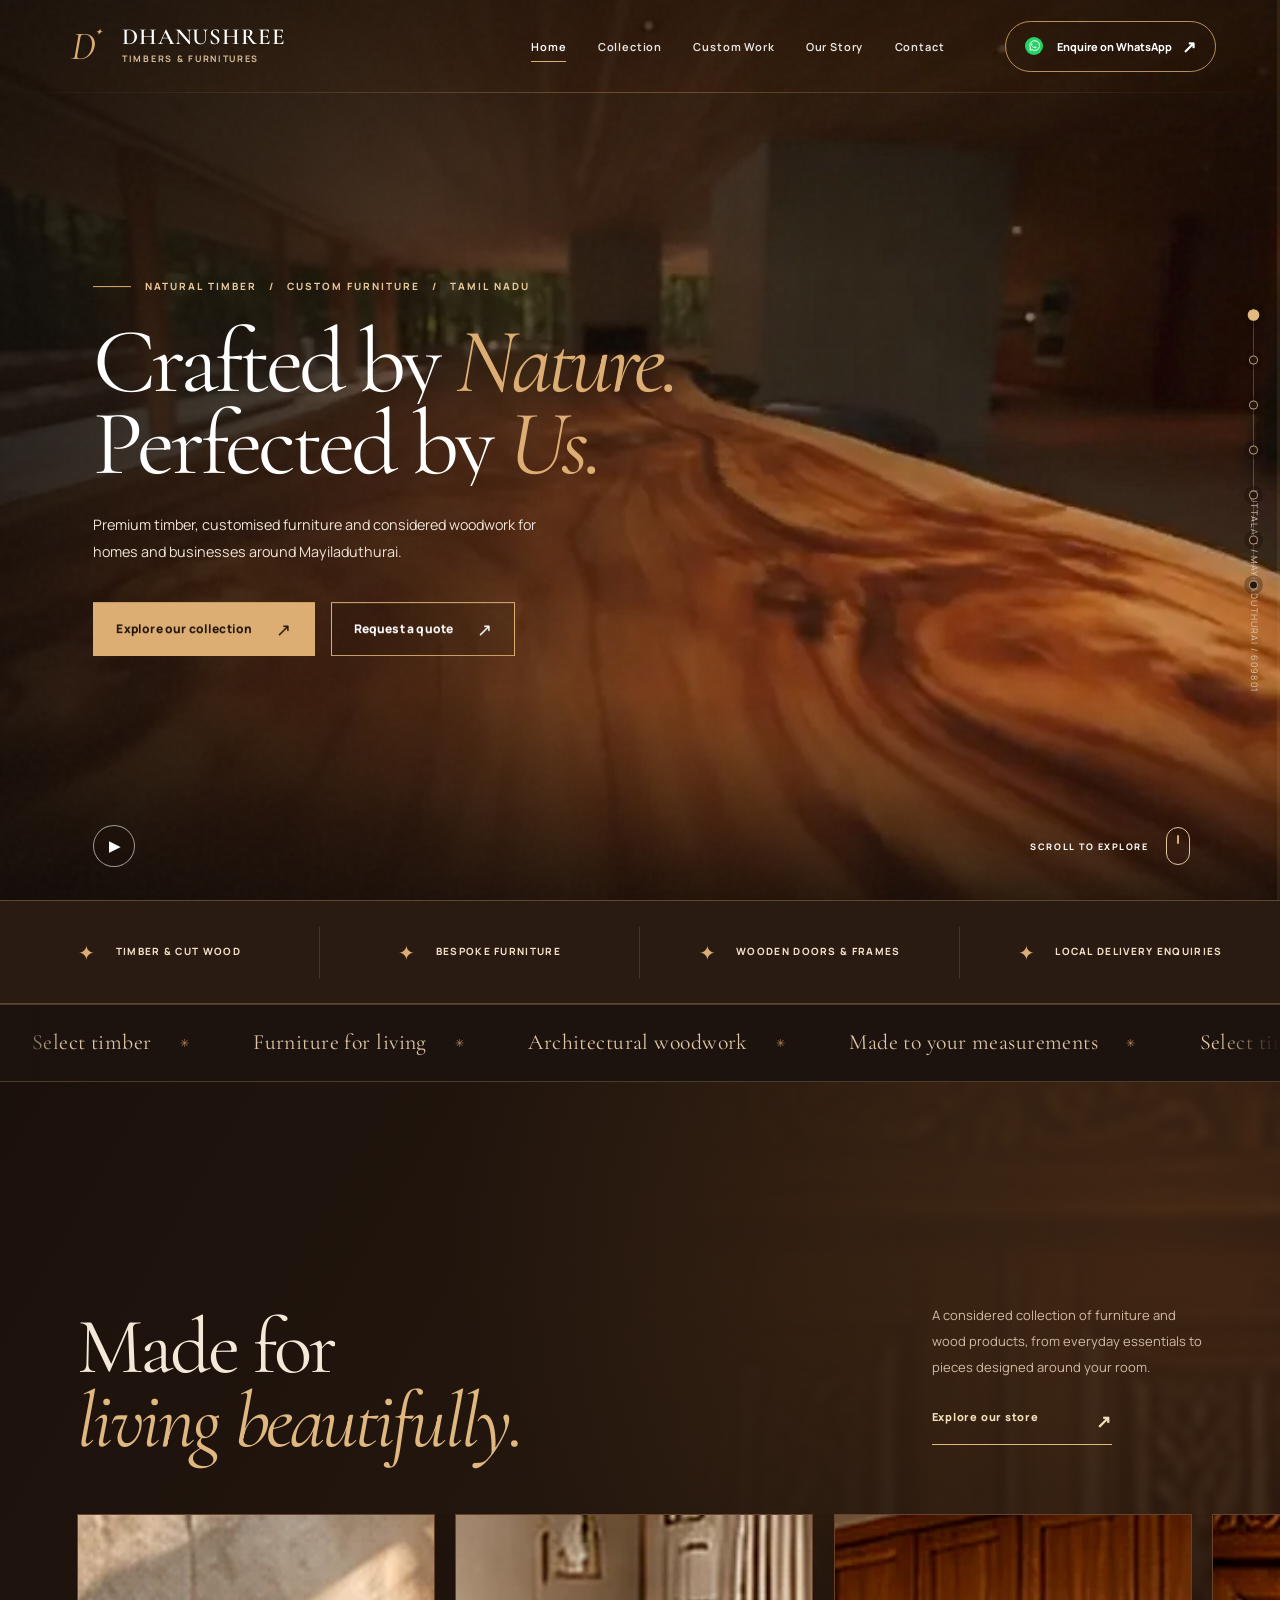
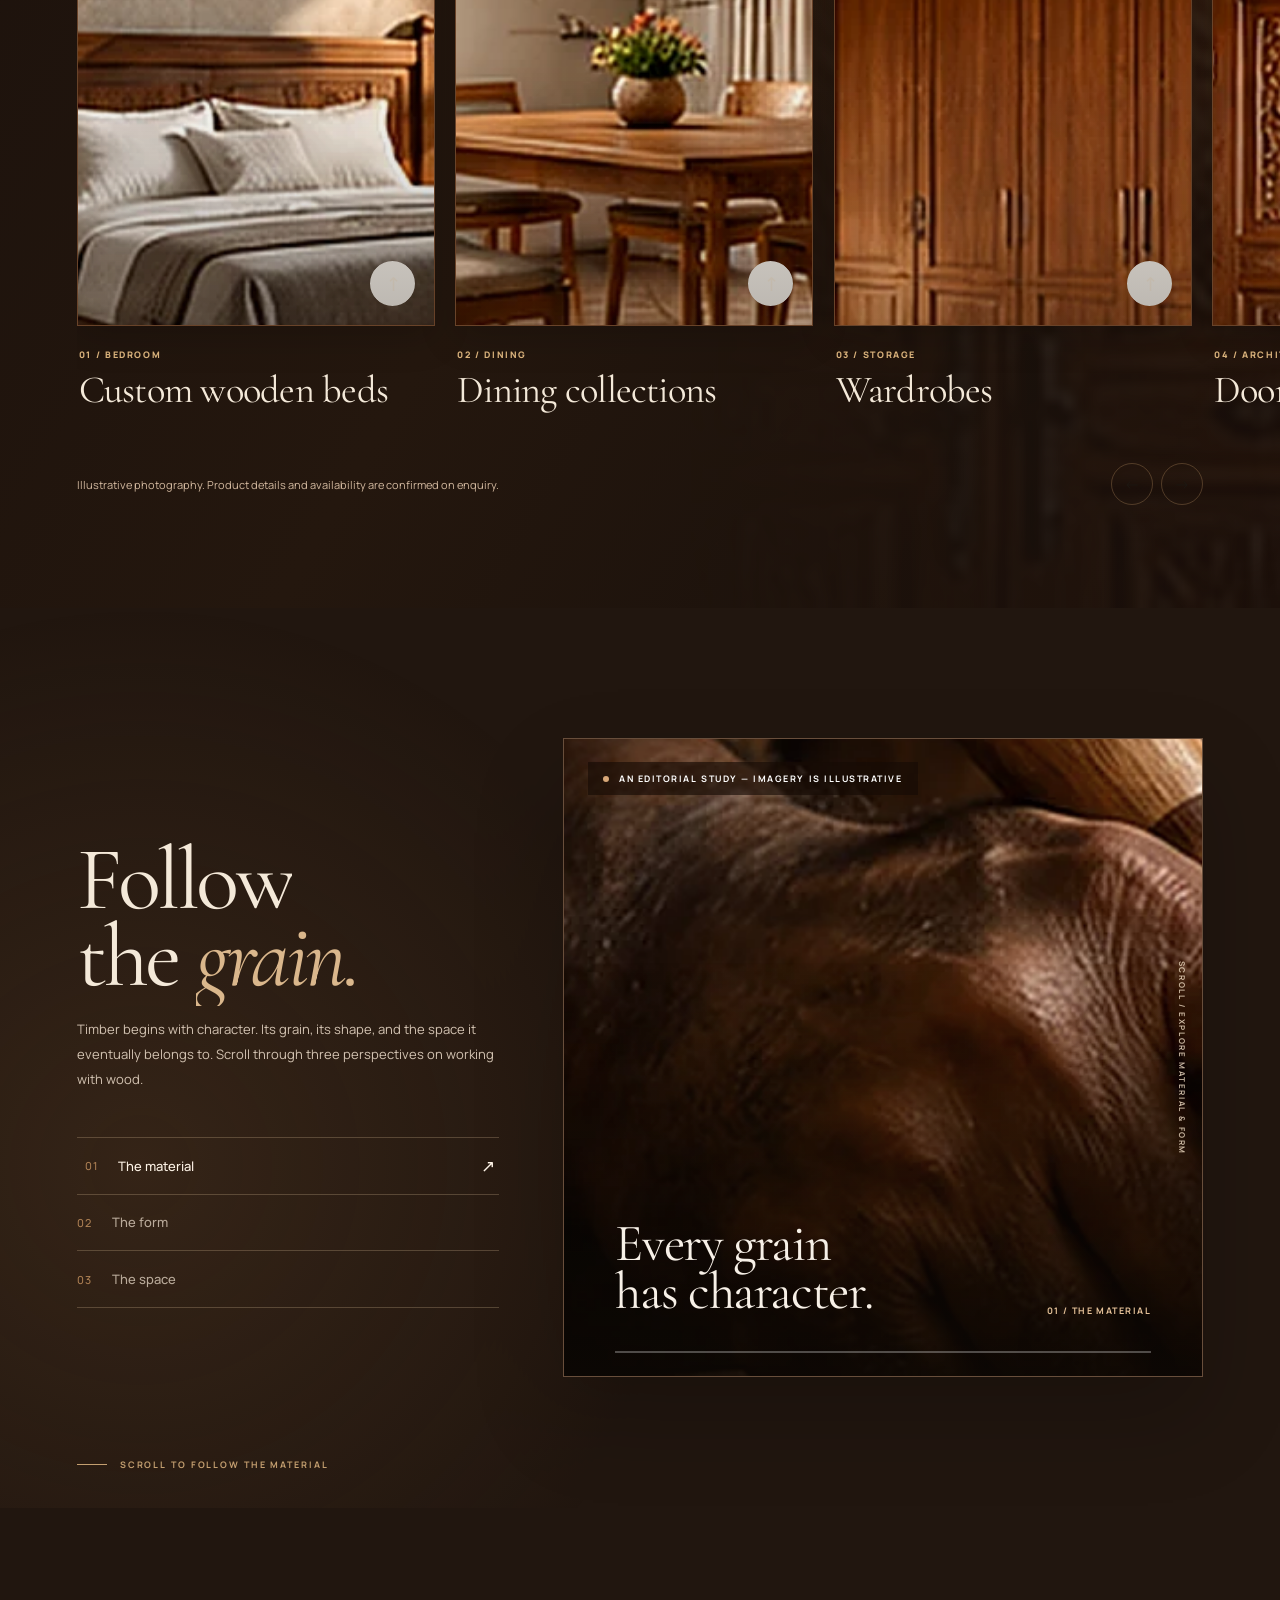
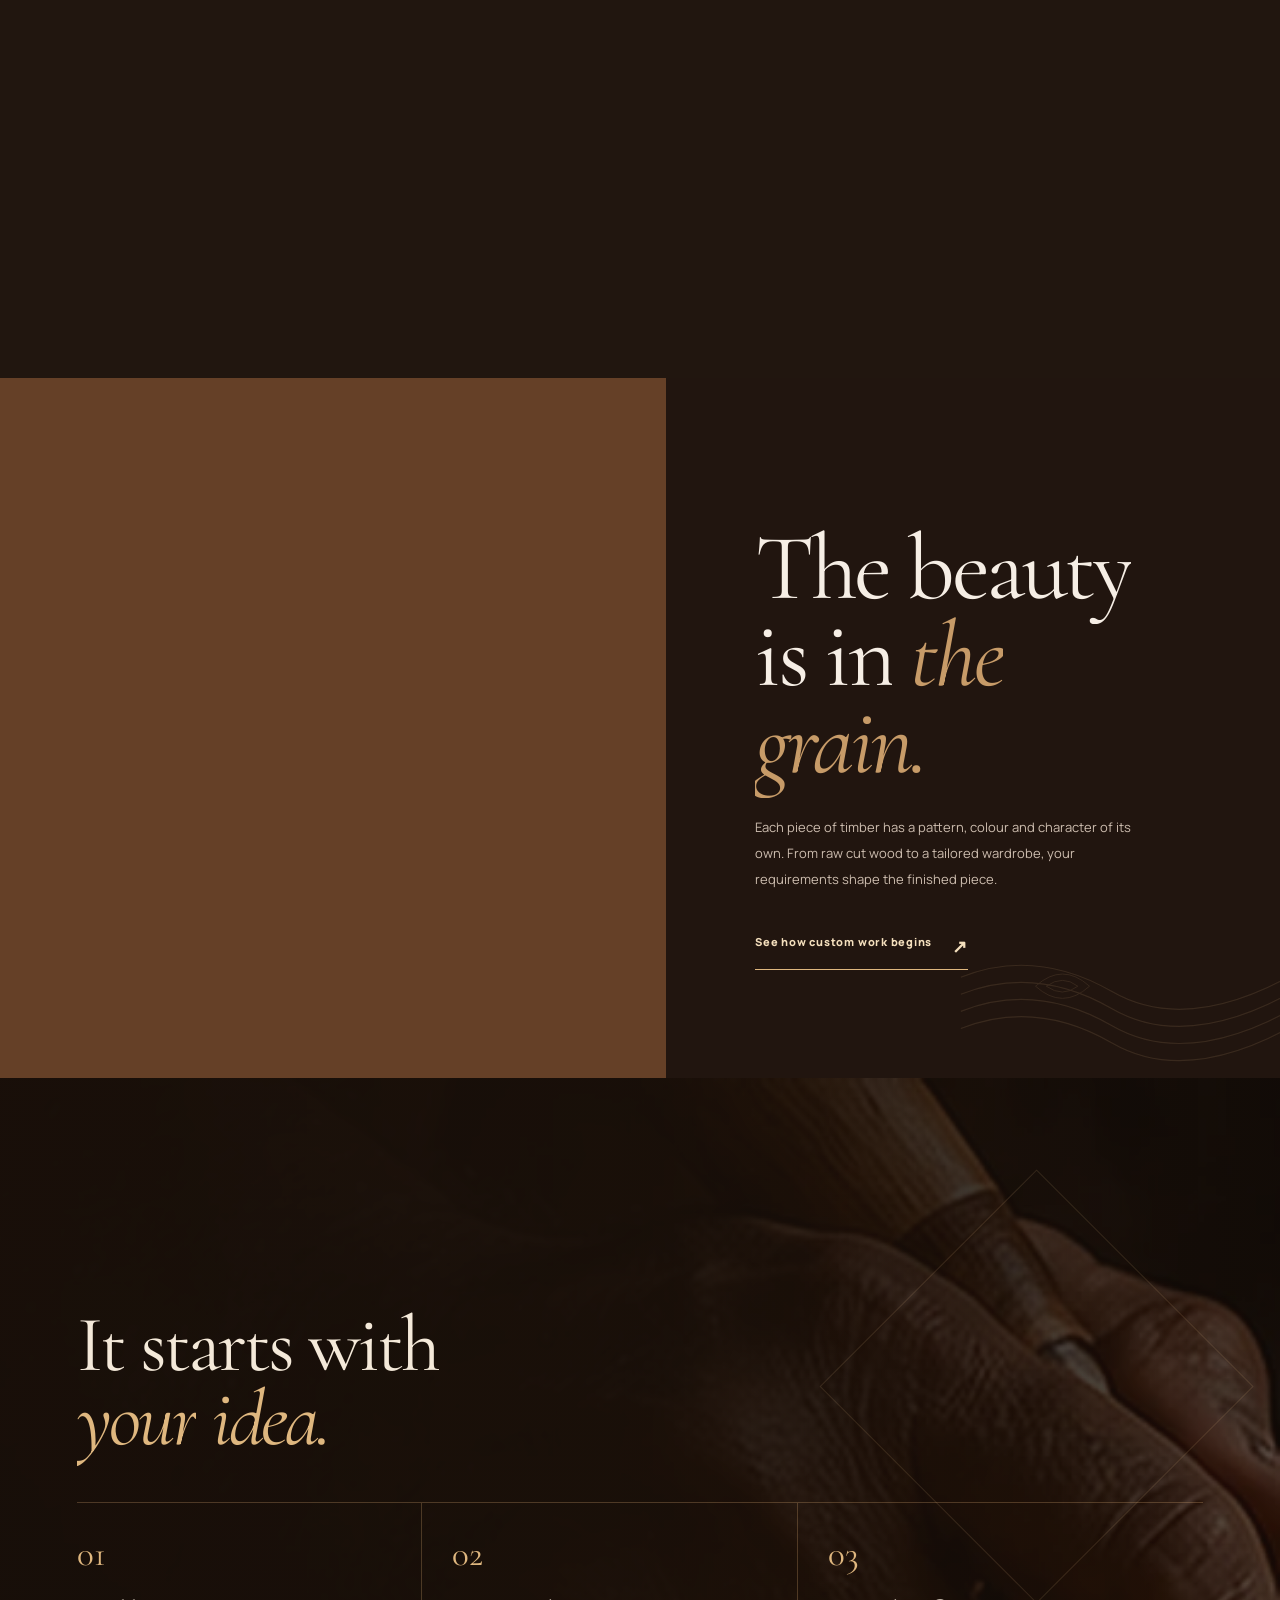
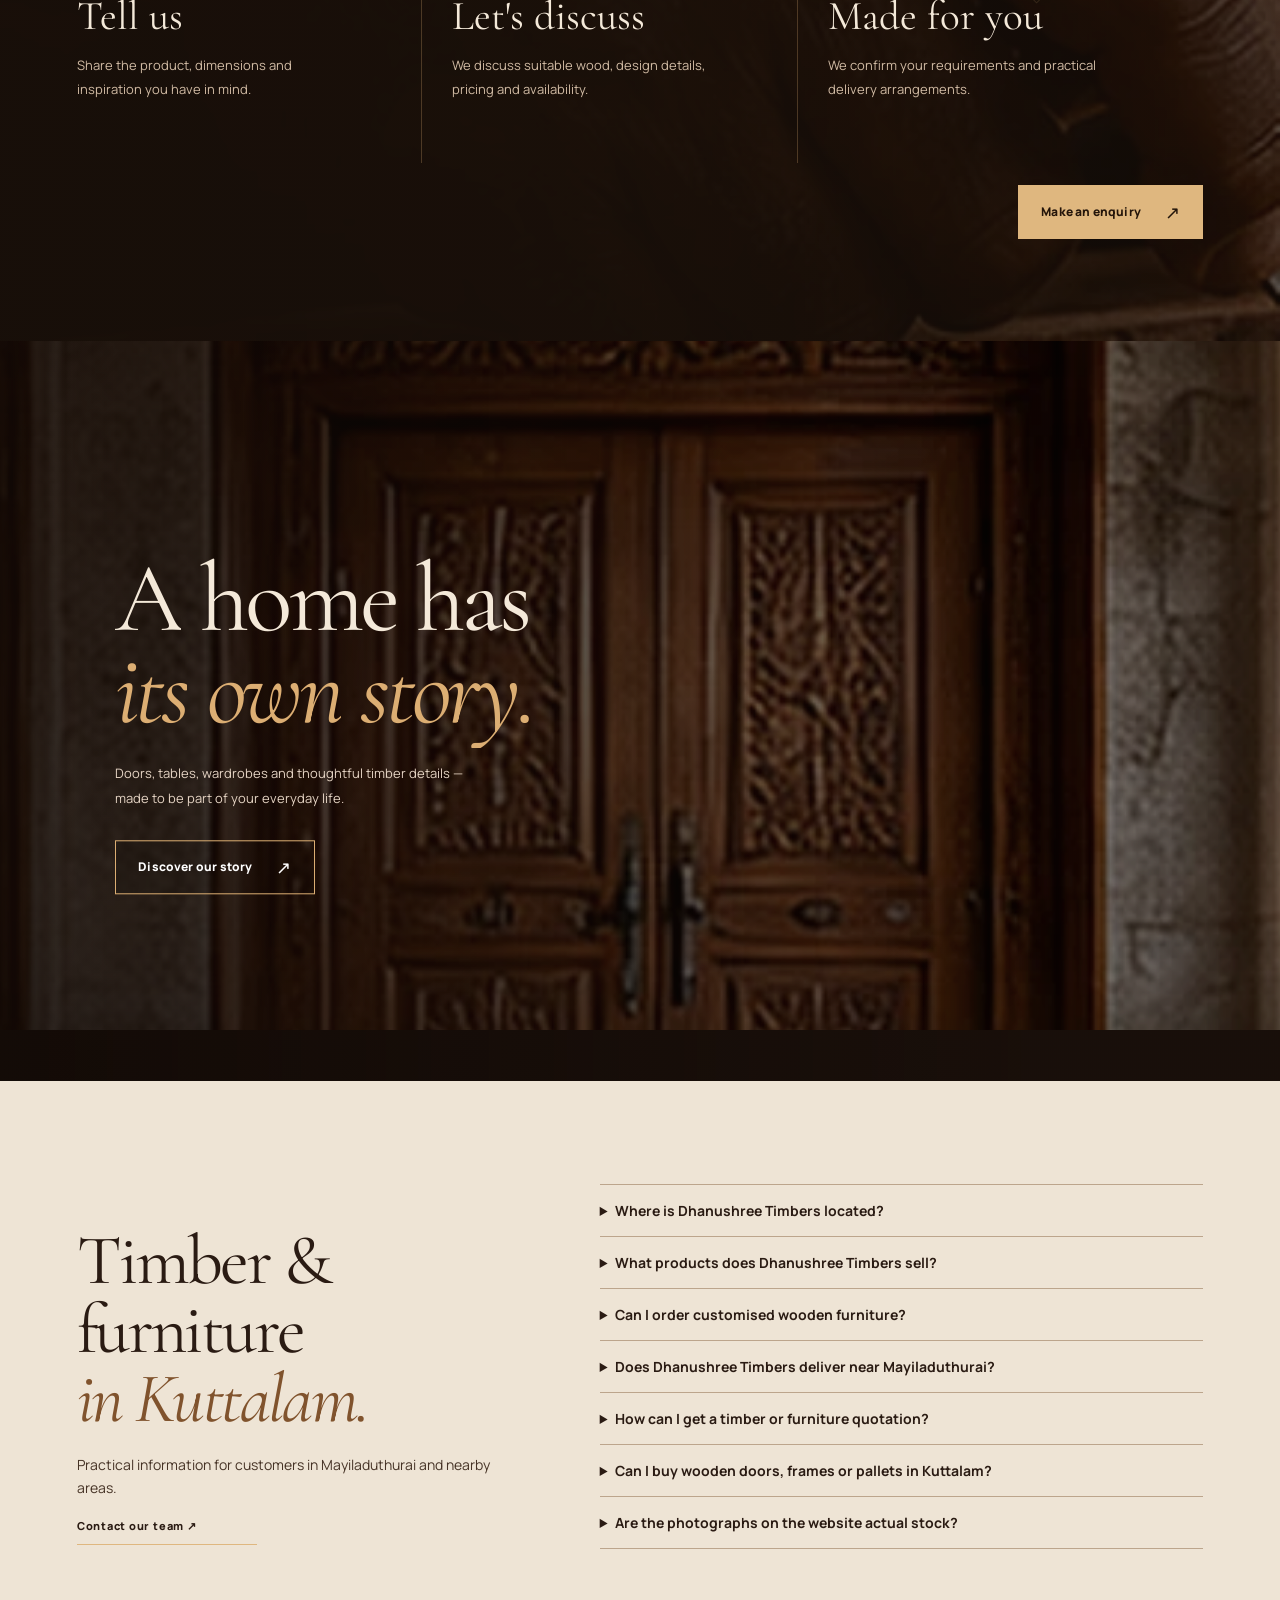
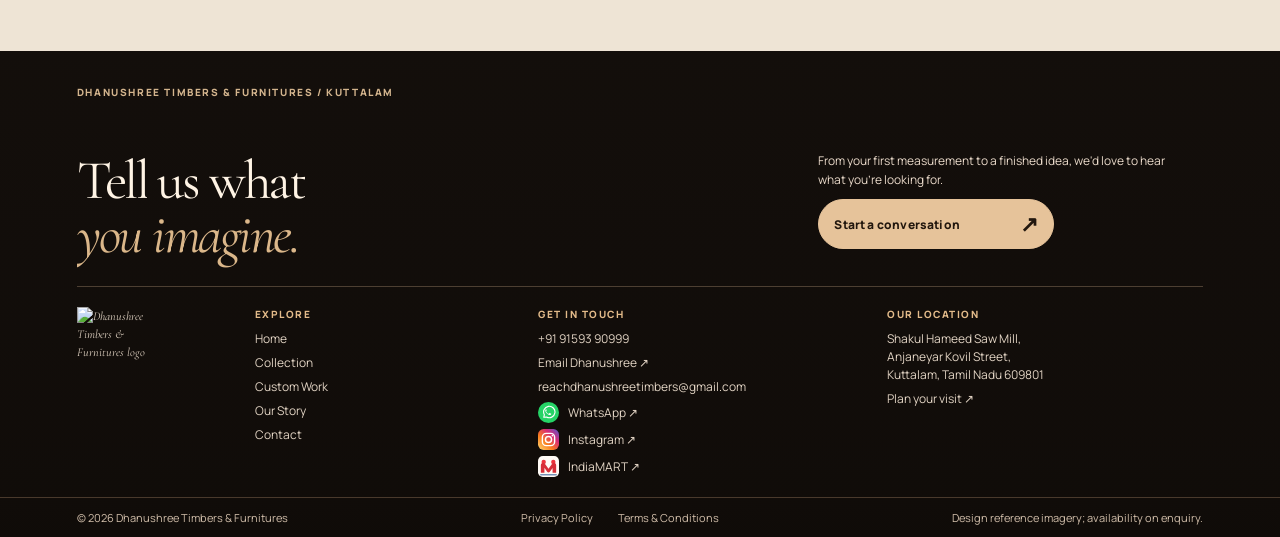
==== commit f9d56d59: "Remove decorative hero film caption while retaining accessible pause control" ====
--- a/index.html
+++ b/index.html
@@ -23,7 +23,7 @@
 <nav class="mobile-menu" id="mobile-menu" aria-label="Mobile navigation"><div class="mobile-nav-links"><a href="index.html" aria-current="page">Home</a><a href="store.html">Collection</a><a href="custom-work.html">Custom Work</a><a href="our-story.html">Our Story</a><a href="contact.html">Contact</a></div><a href="https://wa.me/919159390999?text=Hello%20Dhanushree%20Timbers%2C%20I%20would%20like%20to%20enquire%20about%20your%20products." target="_blank" rel="noopener noreferrer" class="mobile-contact">Message on WhatsApp ↗</a><small>KUTTALAM · MAYILADUTHURAI · TAMIL NADU</small></nav><main id="main"><section class="cinema-hero" data-cinema-hero aria-labelledby="home-heading">
 <div class="hero-scenes" aria-hidden="true"><div class="hero-scene is-current" data-scene="0" style="background-image:url('assets/hero-room.webp')"></div><div class="hero-scene" data-scene="1" style="background-image:url('assets/hero-bed.webp')"></div><div class="hero-scene" data-scene="2" style="background-image:url('https://images.pexels.com/photos/10099331/pexels-photo-10099331.jpeg?auto=compress&cs=tinysrgb&w=1600'),url('assets/hero-doors.webp')"></div><video class="hero-film" data-hero-video autoplay muted loop playsinline preload="metadata" poster="assets/hero-video-poster.webp" aria-hidden="true"><source src="assets/dhanushree-cinematic-hero.mp4" type="video/mp4"></video></div><div class="hero-vignette"></div><div class="hero-spotlight" aria-hidden="true"></div><div class="hero-grain" aria-hidden="true"></div>
 <div class="cinema-content"><p class="hero-overline"><span class="rule"></span> NATURAL TIMBER &nbsp; / &nbsp; CUSTOM FURNITURE &nbsp; / &nbsp; TAMIL NADU</p><h1 id="home-heading" class="hero-heading"><span class="word-line">Crafted by <i>Nature.</i></span><span class="word-line">Perfected by <i>Us.</i></span></h1><p class="hero-description">Premium timber, customised furniture and considered woodwork for homes and businesses around Mayiladuthurai.</p><div class="hero-buttons"><a href="store.html" class="btn-gold" data-magnetic>Explore our collection <span>↗</span></a><a href="custom-work.html" class="btn-outline" data-magnetic>Request a quote <span>↗</span></a></div></div>
-<div class="hero-bottom"><div class="hero-film-controls"><button type="button" data-film-toggle aria-label="Pause background video" aria-pressed="false" title="Pause background video">Ⅱ</button><span class="hero-film-caption">Cinematic timber walkthrough · Concept video</span></div><a href="#selected-work" class="scroll-invite">SCROLL TO EXPLORE <span class="scroll-mouse"><i></i></span></a></div><span class="hero-edge-label">KUTTALAM / MAYILADUTHURAI / 609801</span></section><div class="value-ribbon" role="group" aria-label="Our product types"><div class="value-inner"><span><i>✦</i> Timber & cut wood</span><span><i>✦</i> Bespoke furniture</span><span><i>✦</i> Wooden doors & frames</span><span><i>✦</i> Local delivery enquiries</span></div></div><div class="fm-ticker" role="img" aria-label="Select timber, furniture for living, architectural woodwork, made to your measurements"><div class="fm-ticker-track" aria-hidden="true"><div class="fm-ticker-group"><span class="fm-ticker-item">Select timber <i>✳</i></span><span class="fm-ticker-item">Furniture for living <i>✳</i></span><span class="fm-ticker-item">Architectural woodwork <i>✳</i></span><span class="fm-ticker-item">Made to your measurements <i>✳</i></span></div><div class="fm-ticker-group"><span class="fm-ticker-item">Select timber <i>✳</i></span><span class="fm-ticker-item">Furniture for living <i>✳</i></span><span class="fm-ticker-item">Architectural woodwork <i>✳</i></span><span class="fm-ticker-item">Made to your measurements <i>✳</i></span></div></div></div><section class="collection-section section-pad" id="selected-work"><div class="section-topline"><span>01 — THE COLLECTION</span><span>NOT EVERYTHING WE MAKE. A PLACE TO BEGIN.</span></div><div class="collection-heading"><div data-reveal><p class="eyebrow dark">Furniture & woodwork / selected categories</p><h2>Made for<br><em>living beautifully.</em></h2></div><div data-reveal><p>A considered collection of furniture and wood products, from everyday essentials to pieces designed around your room.</p><a href="store.html" class="under-link">Explore our store <span>↗</span></a></div></div><div class="collection-viewport"><div class="collection-track" data-collection-track><a href="store.html" class="collection-tile" aria-label="Explore Custom wooden beds"><div class="tile-img photo-frame"><img src="https://images.pexels.com/photos/5178074/pexels-photo-5178074.jpeg?auto=compress&cs=tinysrgb&w=880" alt="Illustrative image for custom wooden beds" loading="lazy"><span class="tile-round-arrow">↗</span></div><div class="tile-meta"><span>01 / Bedroom</span><h3>Custom wooden beds</h3></div></a><a href="store.html" class="collection-tile" aria-label="Explore Dining collections"><div class="tile-img photo-frame"><img src="https://images.pexels.com/photos/7027772/pexels-photo-7027772.jpeg?auto=compress&cs=tinysrgb&w=880" alt="Illustrative image for dining collections" loading="lazy"><span class="tile-round-arrow">↗</span></div><div class="tile-meta"><span>02 / Dining</span><h3>Dining collections</h3></div></a><a href="store.html" class="collection-tile" aria-label="Explore Wardrobes"><div class="tile-img photo-frame"><img src="https://images.pexels.com/photos/6782465/pexels-photo-6782465.jpeg?auto=compress&cs=tinysrgb&w=880" alt="Illustrative image for wardrobes" loading="lazy"><span class="tile-round-arrow">↗</span></div><div class="tile-meta"><span>03 / Storage</span><h3>Wardrobes</h3></div></a><a href="store.html" class="collection-tile" aria-label="Explore Doors & frames"><div class="tile-img photo-frame"><img src="https://images.pexels.com/photos/10099331/pexels-photo-10099331.jpeg?auto=compress&cs=tinysrgb&w=880" alt="Illustrative image for doors & frames" loading="lazy"><span class="tile-round-arrow">↗</span></div><div class="tile-meta"><span>04 / Architectural</span><h3>Doors & frames</h3></div></a><a href="store.html" class="collection-tile" aria-label="Explore Pooja units"><div class="tile-img photo-frame"><img src="https://images.pexels.com/photos/17531758/pexels-photo-17531758.jpeg?auto=compress&cs=tinysrgb&w=880" alt="Illustrative image for pooja units" loading="lazy"><span class="tile-round-arrow">↗</span></div><div class="tile-meta"><span>05 / Traditional</span><h3>Pooja units</h3></div></a><a href="store.html" class="collection-tile" aria-label="Explore Study & office"><div class="tile-img photo-frame"><img src="https://images.pexels.com/photos/8251166/pexels-photo-8251166.jpeg?auto=compress&cs=tinysrgb&w=880" alt="Illustrative image for study & office" loading="lazy"><span class="tile-round-arrow">↗</span></div><div class="tile-meta"><span>06 / Workspace</span><h3>Study & office</h3></div></a></div></div><div class="collection-bottom"><p>Illustrative photography. Product details and availability are confirmed on enquiry.</p><div class="collection-arrows"><button type="button" data-track-prev aria-label="Scroll collection left">←</button><button type="button" data-track-next aria-label="Scroll collection right">→</button></div></div></section><section class="fm-story" id="material-story" data-fm-story aria-label="An illustrative, scroll-driven story about timber and furniture">
+<div class="hero-bottom"><div class="hero-film-controls"><button type="button" data-film-toggle aria-label="Pause background video" aria-pressed="false" title="Pause background video">Ⅱ</button></div><a href="#selected-work" class="scroll-invite">SCROLL TO EXPLORE <span class="scroll-mouse"><i></i></span></a></div><span class="hero-edge-label">KUTTALAM / MAYILADUTHURAI / 609801</span></section><div class="value-ribbon" role="group" aria-label="Our product types"><div class="value-inner"><span><i>✦</i> Timber & cut wood</span><span><i>✦</i> Bespoke furniture</span><span><i>✦</i> Wooden doors & frames</span><span><i>✦</i> Local delivery enquiries</span></div></div><div class="fm-ticker" role="img" aria-label="Select timber, furniture for living, architectural woodwork, made to your measurements"><div class="fm-ticker-track" aria-hidden="true"><div class="fm-ticker-group"><span class="fm-ticker-item">Select timber <i>✳</i></span><span class="fm-ticker-item">Furniture for living <i>✳</i></span><span class="fm-ticker-item">Architectural woodwork <i>✳</i></span><span class="fm-ticker-item">Made to your measurements <i>✳</i></span></div><div class="fm-ticker-group"><span class="fm-ticker-item">Select timber <i>✳</i></span><span class="fm-ticker-item">Furniture for living <i>✳</i></span><span class="fm-ticker-item">Architectural woodwork <i>✳</i></span><span class="fm-ticker-item">Made to your measurements <i>✳</i></span></div></div></div><section class="collection-section section-pad" id="selected-work"><div class="section-topline"><span>01 — THE COLLECTION</span><span>NOT EVERYTHING WE MAKE. A PLACE TO BEGIN.</span></div><div class="collection-heading"><div data-reveal><p class="eyebrow dark">Furniture & woodwork / selected categories</p><h2>Made for<br><em>living beautifully.</em></h2></div><div data-reveal><p>A considered collection of furniture and wood products, from everyday essentials to pieces designed around your room.</p><a href="store.html" class="under-link">Explore our store <span>↗</span></a></div></div><div class="collection-viewport"><div class="collection-track" data-collection-track><a href="store.html" class="collection-tile" aria-label="Explore Custom wooden beds"><div class="tile-img photo-frame"><img src="https://images.pexels.com/photos/5178074/pexels-photo-5178074.jpeg?auto=compress&cs=tinysrgb&w=880" alt="Illustrative image for custom wooden beds" loading="lazy"><span class="tile-round-arrow">↗</span></div><div class="tile-meta"><span>01 / Bedroom</span><h3>Custom wooden beds</h3></div></a><a href="store.html" class="collection-tile" aria-label="Explore Dining collections"><div class="tile-img photo-frame"><img src="https://images.pexels.com/photos/7027772/pexels-photo-7027772.jpeg?auto=compress&cs=tinysrgb&w=880" alt="Illustrative image for dining collections" loading="lazy"><span class="tile-round-arrow">↗</span></div><div class="tile-meta"><span>02 / Dining</span><h3>Dining collections</h3></div></a><a href="store.html" class="collection-tile" aria-label="Explore Wardrobes"><div class="tile-img photo-frame"><img src="https://images.pexels.com/photos/6782465/pexels-photo-6782465.jpeg?auto=compress&cs=tinysrgb&w=880" alt="Illustrative image for wardrobes" loading="lazy"><span class="tile-round-arrow">↗</span></div><div class="tile-meta"><span>03 / Storage</span><h3>Wardrobes</h3></div></a><a href="store.html" class="collection-tile" aria-label="Explore Doors & frames"><div class="tile-img photo-frame"><img src="https://images.pexels.com/photos/10099331/pexels-photo-10099331.jpeg?auto=compress&cs=tinysrgb&w=880" alt="Illustrative image for doors & frames" loading="lazy"><span class="tile-round-arrow">↗</span></div><div class="tile-meta"><span>04 / Architectural</span><h3>Doors & frames</h3></div></a><a href="store.html" class="collection-tile" aria-label="Explore Pooja units"><div class="tile-img photo-frame"><img src="https://images.pexels.com/photos/17531758/pexels-photo-17531758.jpeg?auto=compress&cs=tinysrgb&w=880" alt="Illustrative image for pooja units" loading="lazy"><span class="tile-round-arrow">↗</span></div><div class="tile-meta"><span>05 / Traditional</span><h3>Pooja units</h3></div></a><a href="store.html" class="collection-tile" aria-label="Explore Study & office"><div class="tile-img photo-frame"><img src="https://images.pexels.com/photos/8251166/pexels-photo-8251166.jpeg?auto=compress&cs=tinysrgb&w=880" alt="Illustrative image for study & office" loading="lazy"><span class="tile-round-arrow">↗</span></div><div class="tile-meta"><span>06 / Workspace</span><h3>Study & office</h3></div></a></div></div><div class="collection-bottom"><p>Illustrative photography. Product details and availability are confirmed on enquiry.</p><div class="collection-arrows"><button type="button" data-track-prev aria-label="Scroll collection left">←</button><button type="button" data-track-next aria-label="Scroll collection right">→</button></div></div></section><section class="fm-story" id="material-story" data-fm-story aria-label="An illustrative, scroll-driven story about timber and furniture">
   <div class="fm-story-sticky">
     <div class="fm-story-copy">
       
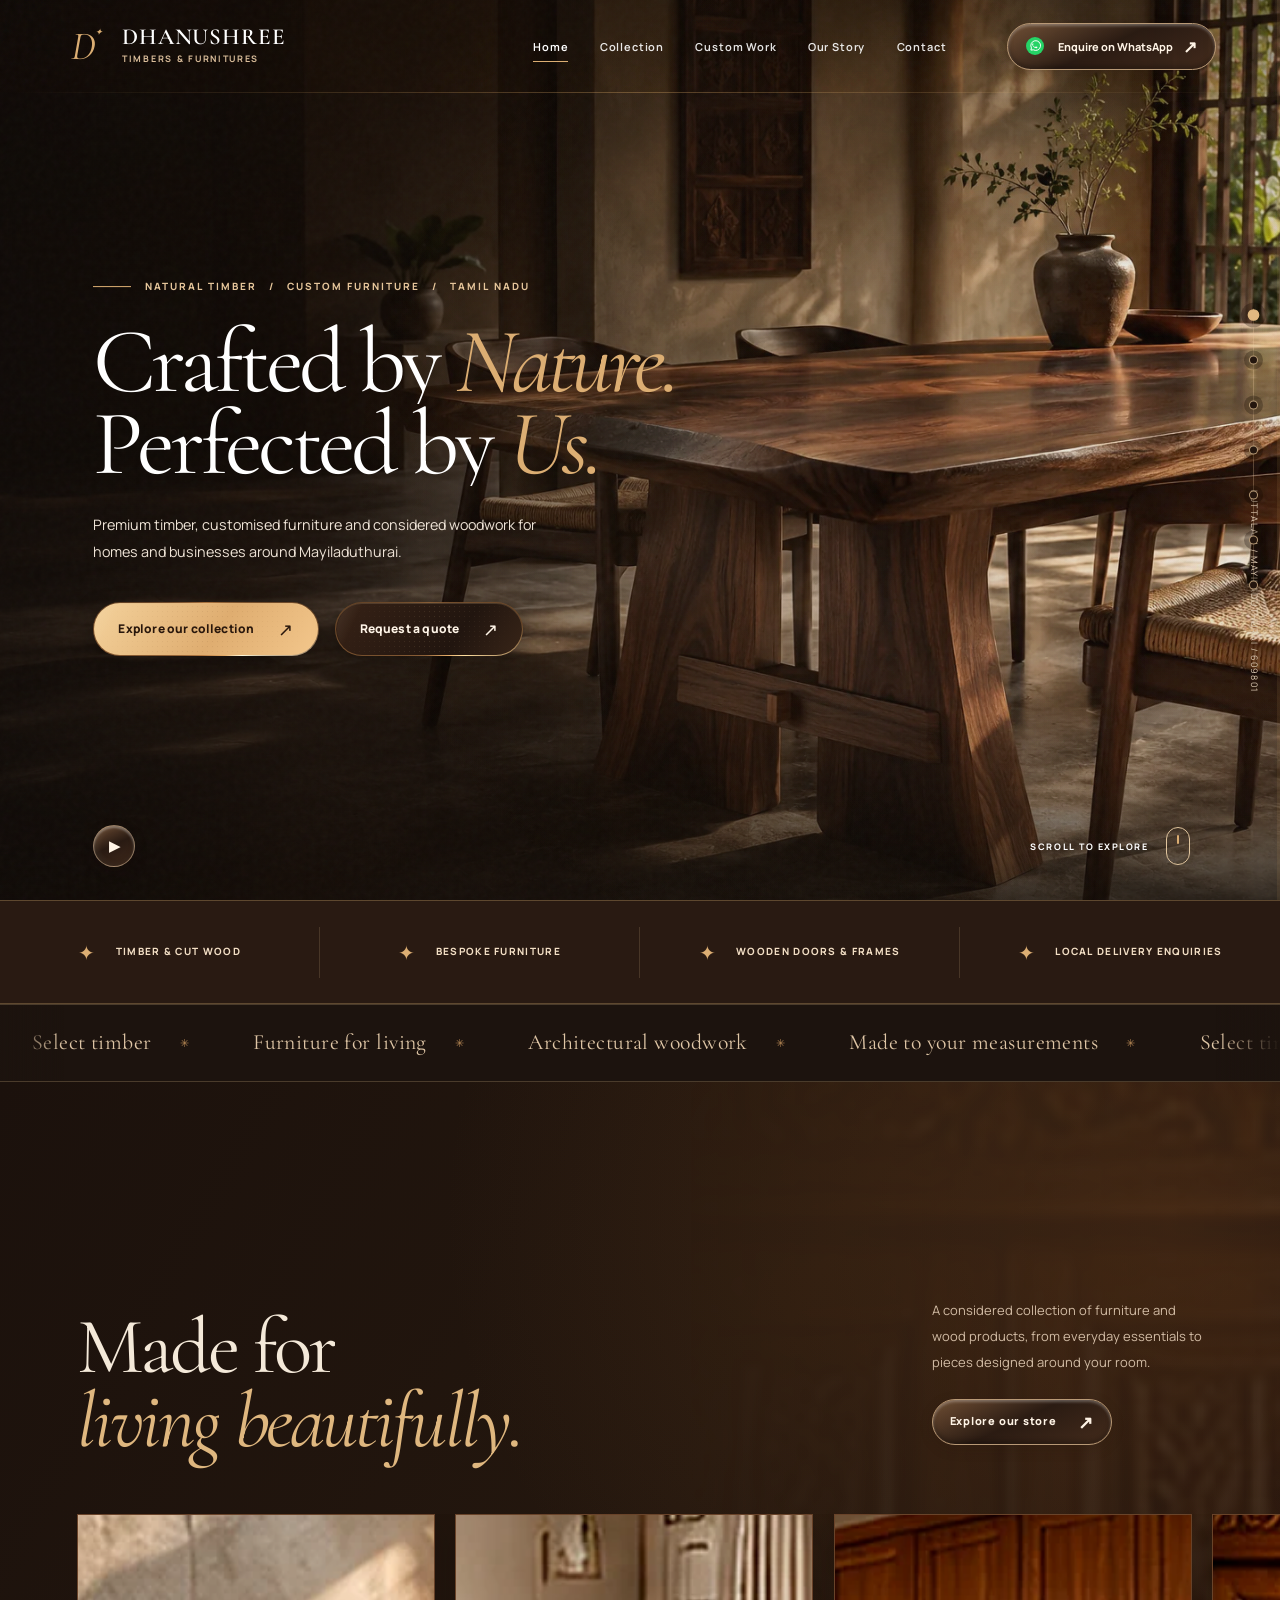
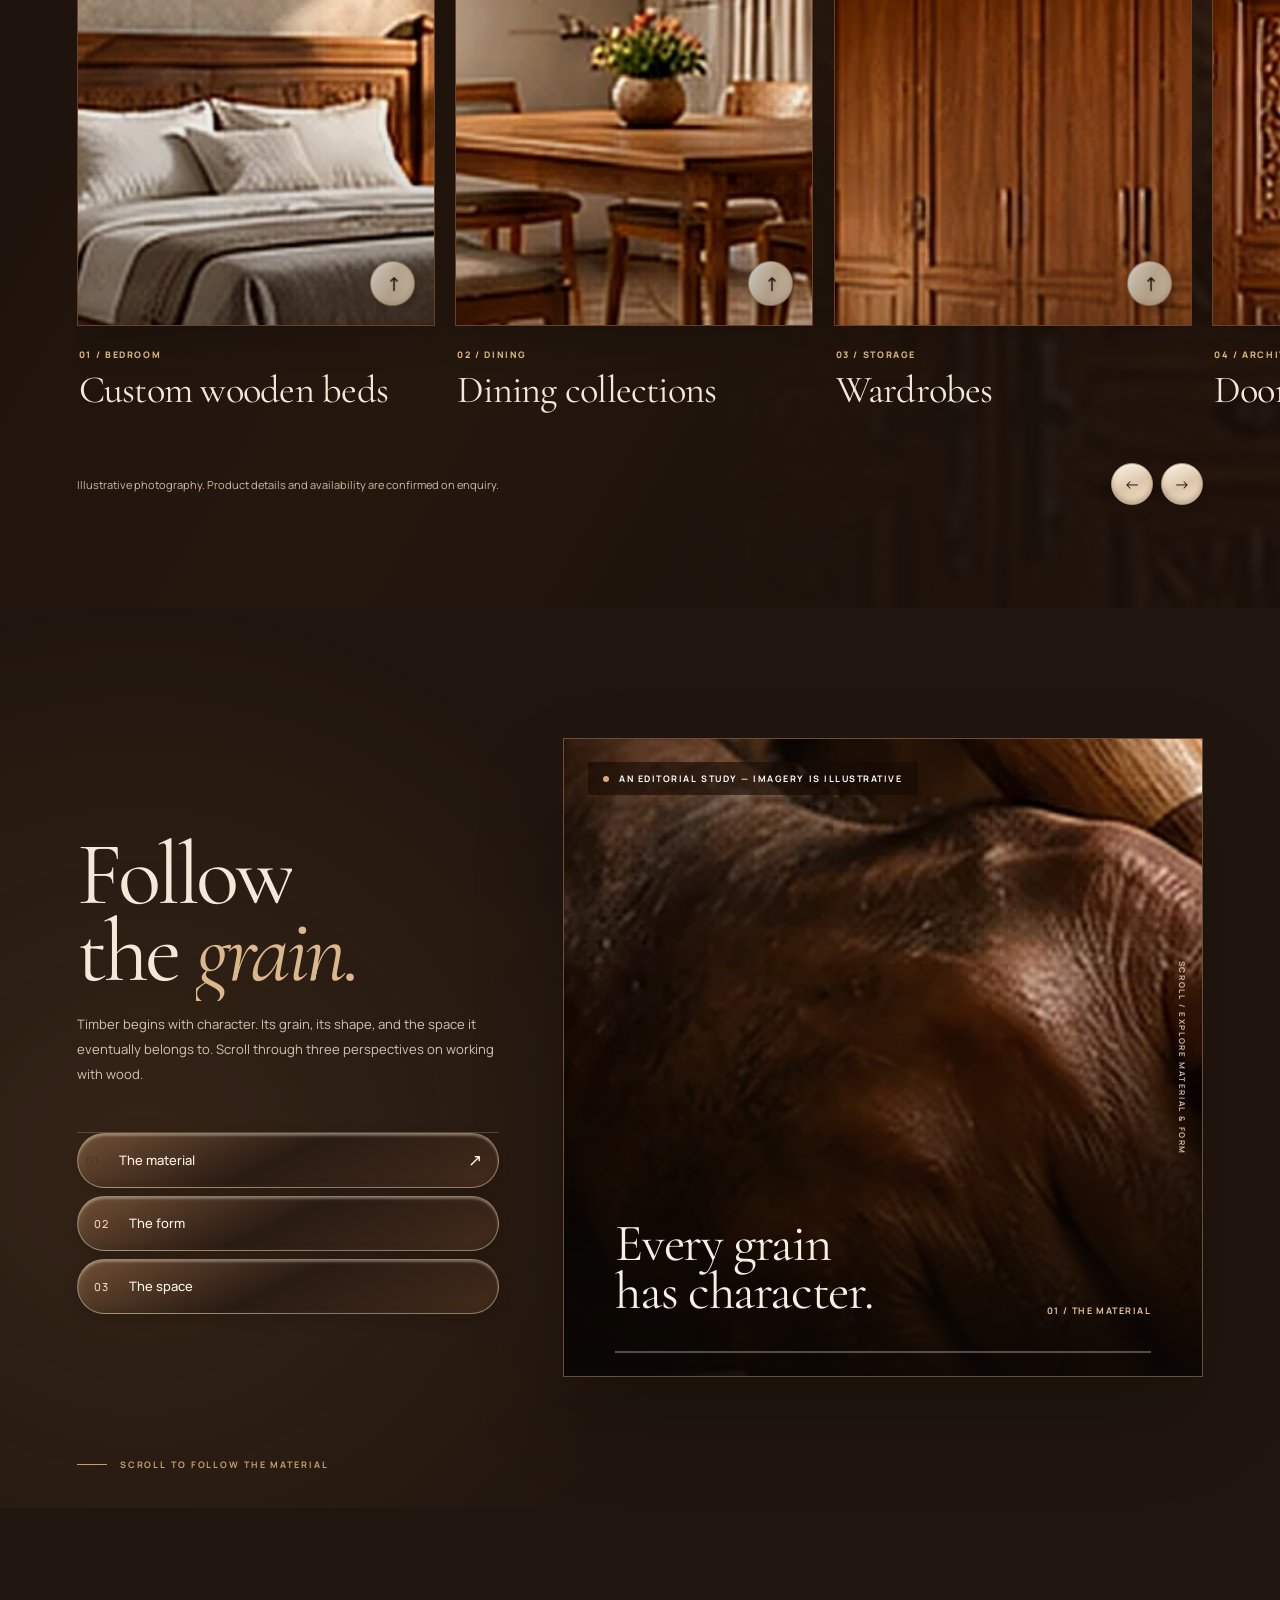
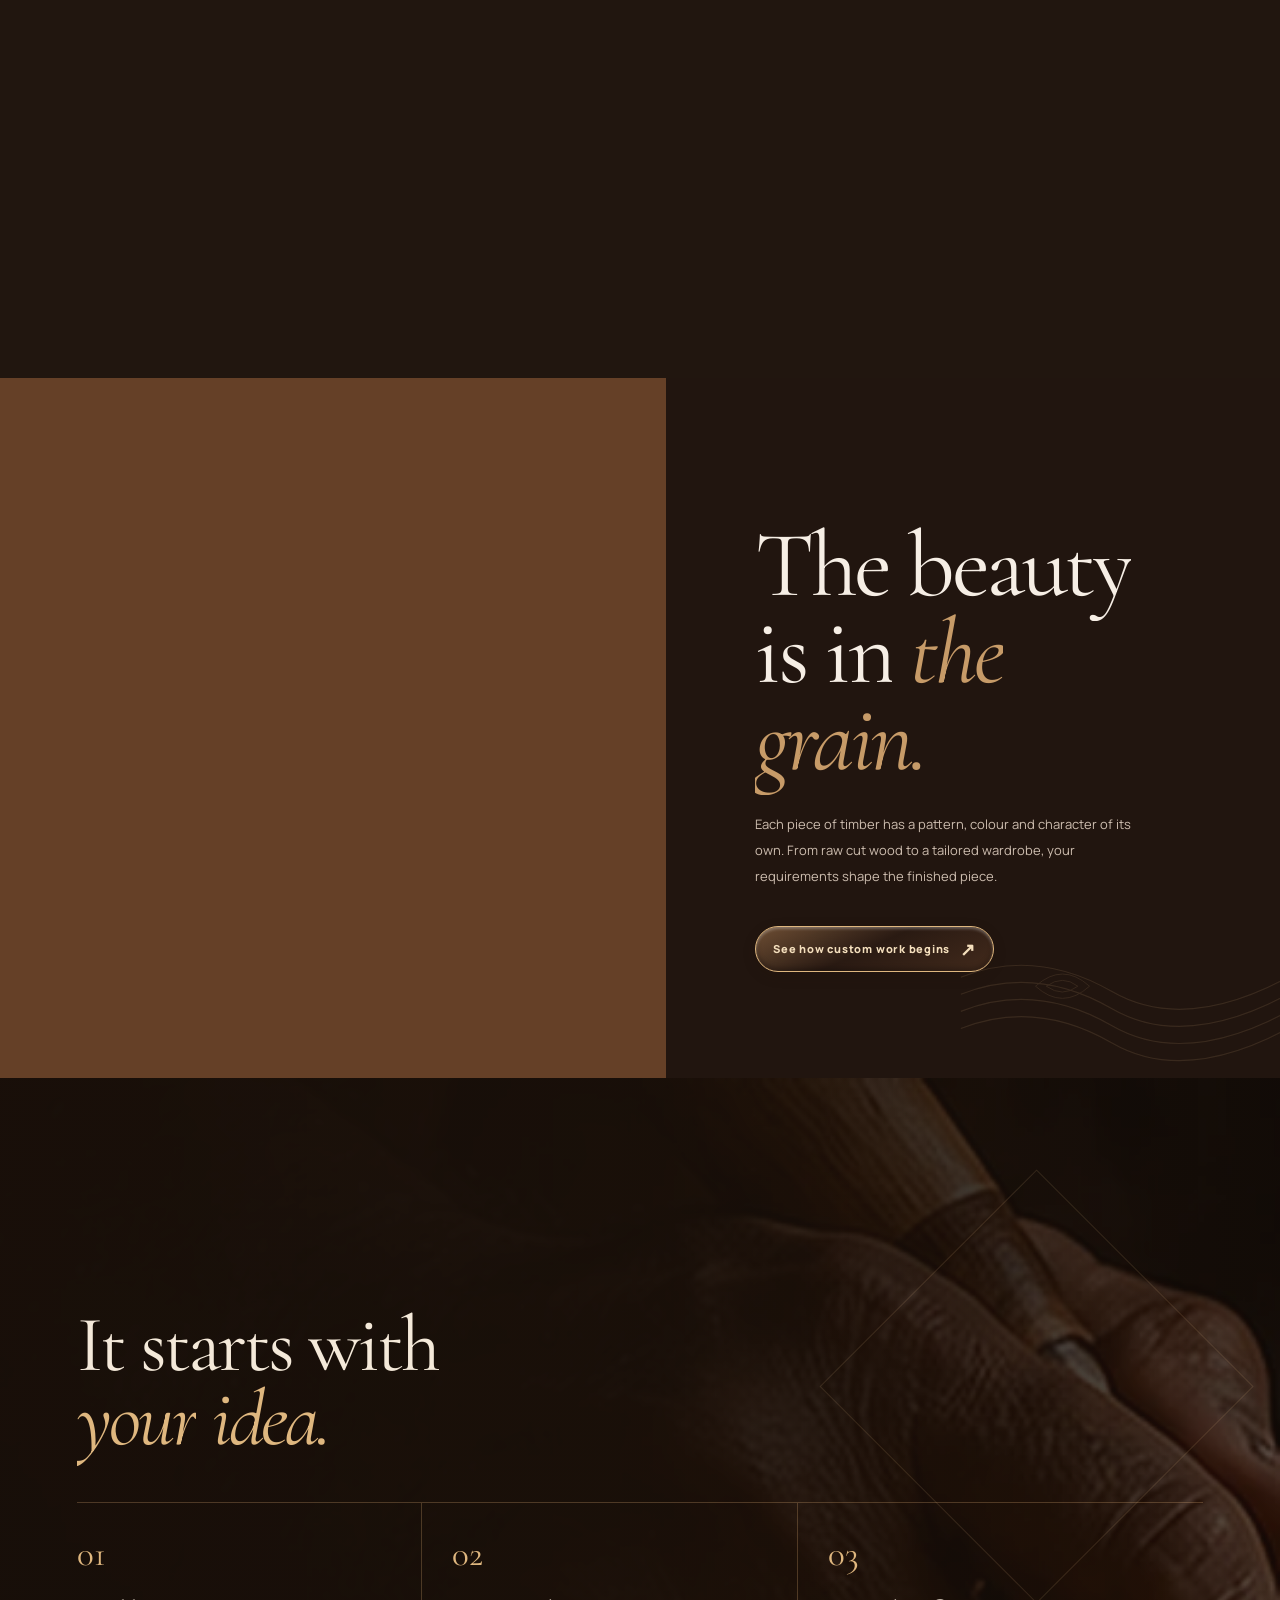
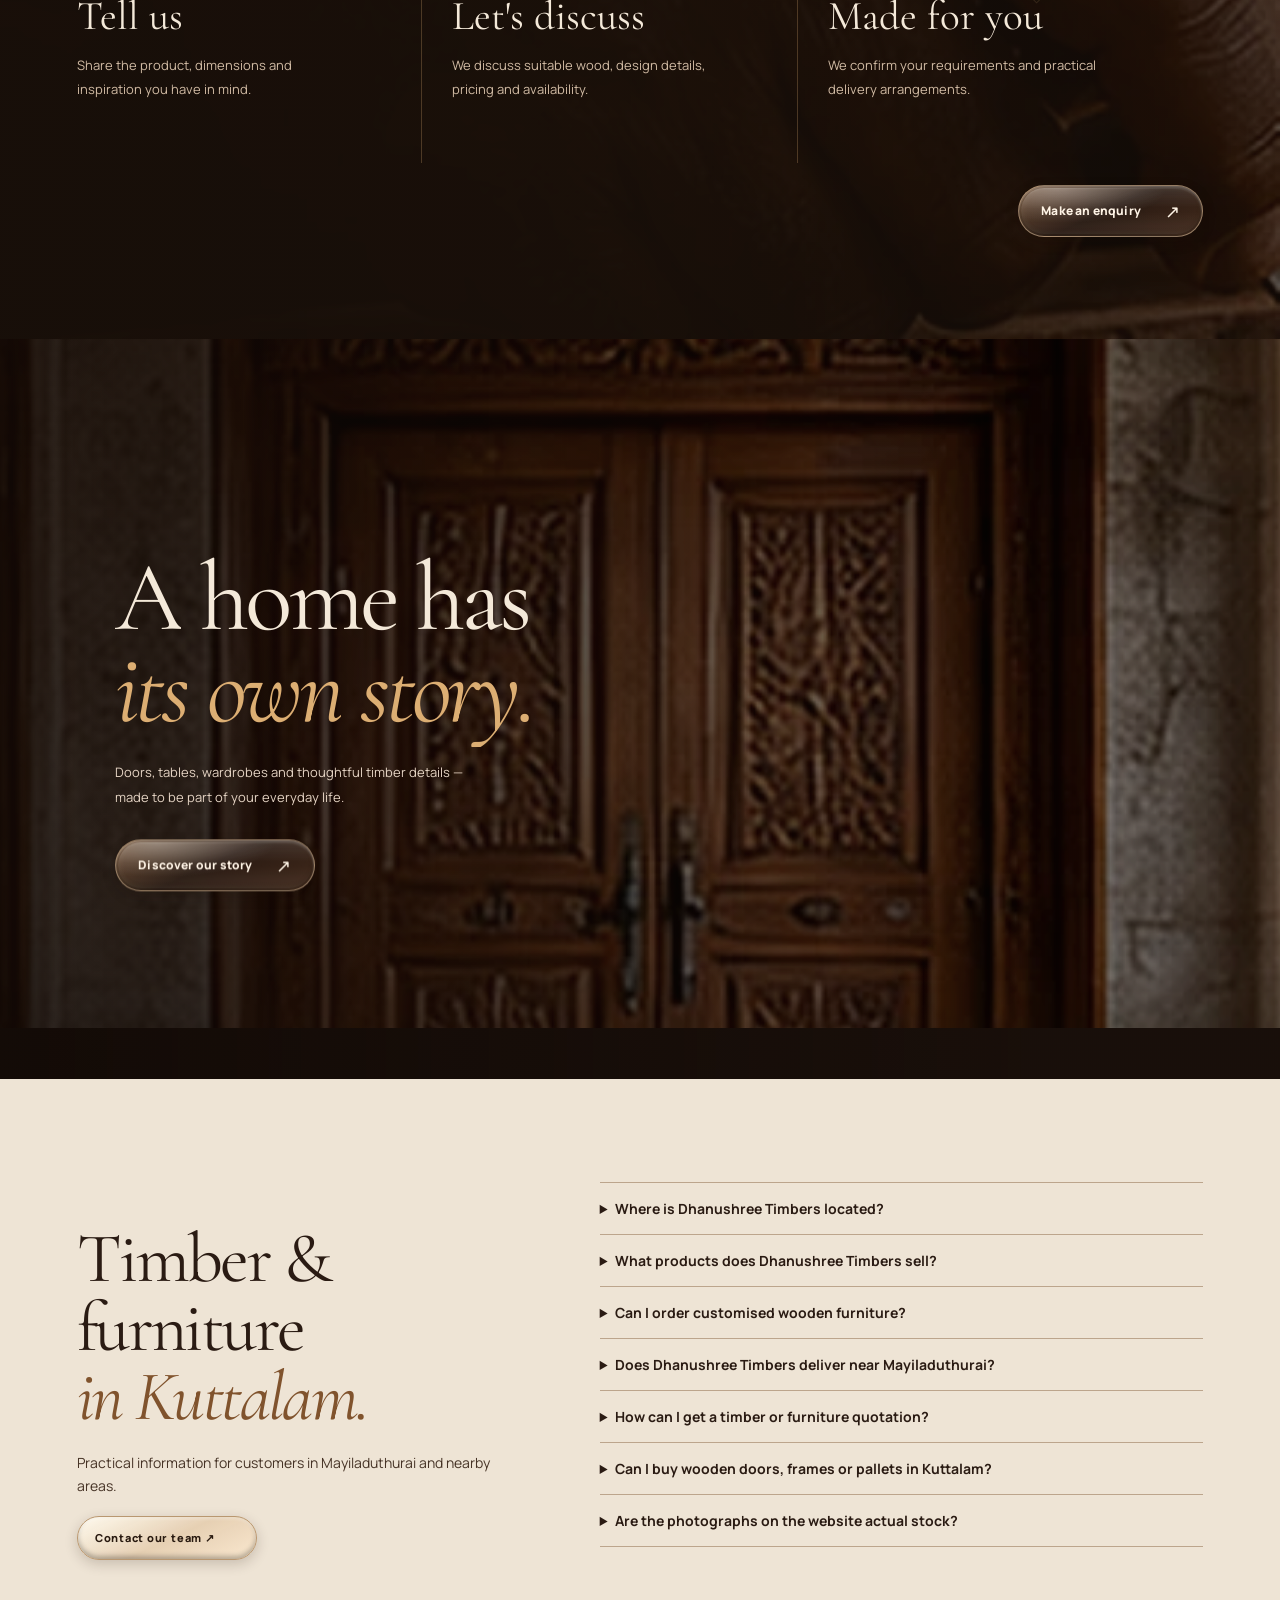
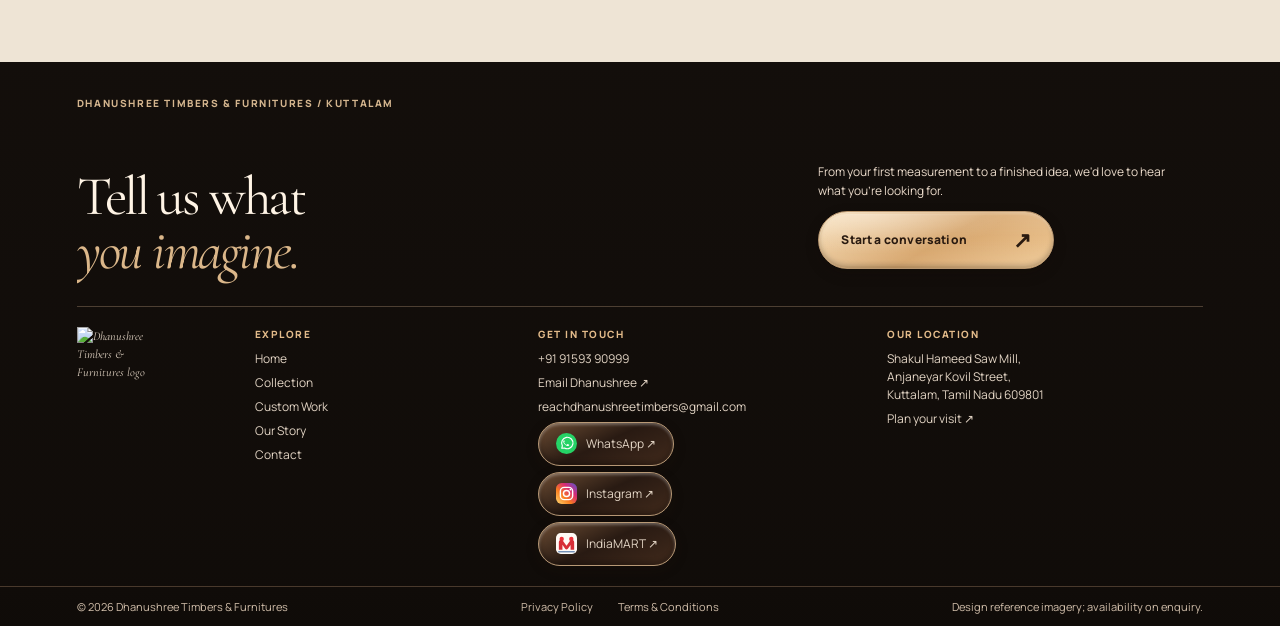
==== commit 97356481: "Prioritise initial mobile paint and defer nonessential media and motion" ====
--- a/index.html
+++ b/index.html
@@ -1,4 +1,4 @@
-<!doctype html><html lang="en-IN"><head><meta charset="utf-8"><meta name="viewport" content="width=device-width,initial-scale=1"><meta name="theme-color" content="#1b120e"><link rel="preload" as="image" href="assets/hero-room.webp"><link rel="preconnect" href="https://fonts.googleapis.com"><link rel="preconnect" href="https://fonts.gstatic.com" crossorigin><link href="https://fonts.googleapis.com/css2?family=Cormorant+Garamond:ital,wght@0,400;0,500;0,600;1,400;1,500&amp;family=Manrope:wght@400;500;600;700;800&amp;display=swap" rel="stylesheet"><link rel="stylesheet" href="assets/site.css"><script type="application/ld+json">{"@context":"https://schema.org","@type":"FurnitureStore","@id":"https://dhanushreetimbers.in/#business","name":"Dhanushree Timbers & Furnitures","alternateName":"Dhanushree Timbers","url":"https://dhanushreetimbers.in/","telephone":"+919159390999","email":"reachdhanushreetimbers@gmail.com","description":"Timber, cut wood, wooden pallets, doors, frames and customised furniture in Kuttalam, Mayiladuthurai district, Tamil Nadu. Product availability and quotations on enquiry.","address":{"@type":"PostalAddress","streetAddress":"Shakul Hameed Saw Mill, Anjaneyar Kovil Street","addressLocality":"Kuttalam","addressRegion":"Tamil Nadu","postalCode":"609801","addressCountry":"IN"},"geo":{"@type":"GeoCoordinates","latitude":11.0784645,"longitude":79.5608324},"hasMap":"https://www.google.com/maps/search/?api=1&query=11.0784645%2C79.5608324","areaServed":{"@type":"GeoCircle","geoMidpoint":{"@type":"GeoCoordinates","latitude":11.0784645,"longitude":79.5608324},"geoRadius":40000},"sameAs":["https://www.instagram.com/dhanushree_timbers/","https://www.indiamart.com/dhanusree-timbers/"],"logo":"https://dhanushreetimbers.in/assets/dhanushree-icon.webp","hasOfferCatalog":{"@type":"OfferCatalog","@id":"https://dhanushreetimbers.in/store.html#catalogue","name":"Selected timber and furniture catalogue","url":"https://dhanushreetimbers.in/store.html#products","itemListElement":[{"@type":"Offer","itemOffered":{"@type":"Product","@id":"https://dhanushreetimbers.in/store.html#product-1","name":"Custom Wooden Beds"}},{"@type":"Offer","itemOffered":{"@type":"Product","@id":"https://dhanushreetimbers.in/store.html#product-2","name":"Dining Tables"}},{"@type":"Offer","itemOffered":{"@type":"Product","@id":"https://dhanushreetimbers.in/store.html#product-3","name":"Wardrobes"}},{"@type":"Offer","itemOffered":{"@type":"Product","@id":"https://dhanushreetimbers.in/store.html#product-4","name":"Wooden Doors"}},{"@type":"Offer","itemOffered":{"@type":"Product","@id":"https://dhanushreetimbers.in/store.html#product-5","name":"Door & Window Frames"}},{"@type":"Offer","itemOffered":{"@type":"Product","@id":"https://dhanushreetimbers.in/store.html#product-6","name":"Sofas & Seating"}},{"@type":"Offer","itemOffered":{"@type":"Product","@id":"https://dhanushreetimbers.in/store.html#product-7","name":"TV Units"}},{"@type":"Offer","itemOffered":{"@type":"Product","@id":"https://dhanushreetimbers.in/store.html#product-8","name":"Pooja Units"}},{"@type":"Offer","itemOffered":{"@type":"Product","@id":"https://dhanushreetimbers.in/store.html#product-9","name":"Study Tables"}},{"@type":"Offer","itemOffered":{"@type":"Product","@id":"https://dhanushreetimbers.in/store.html#product-10","name":"Office Desks"}},{"@type":"Offer","itemOffered":{"@type":"Product","@id":"https://dhanushreetimbers.in/store.html#product-11","name":"Bookshelves"}},{"@type":"Offer","itemOffered":{"@type":"Product","@id":"https://dhanushreetimbers.in/store.html#product-12","name":"Coffee Tables"}},{"@type":"Offer","itemOffered":{"@type":"Product","@id":"https://dhanushreetimbers.in/store.html#product-13","name":"Kitchen Cabinets"}},{"@type":"Offer","itemOffered":{"@type":"Product","@id":"https://dhanushreetimbers.in/store.html#product-14","name":"Dressing Tables"}},{"@type":"Offer","itemOffered":{"@type":"Product","@id":"https://dhanushreetimbers.in/store.html#product-15","name":"Wooden Swings"}},{"@type":"Offer","itemOffered":{"@type":"Product","@id":"https://dhanushreetimbers.in/store.html#product-16","name":"Garden Benches"}},{"@type":"Offer","itemOffered":{"@type":"Product","@id":"https://dhanushreetimbers.in/store.html#product-17","name":"Wall Panels"}},{"@type":"Offer","itemOffered":{"@type":"Product","@id":"https://dhanushreetimbers.in/store.html#product-18","name":"Wooden Pallets & Cut Timber"}}]}}</script><link rel="stylesheet" href="assets/figma-motion.css"><link rel="stylesheet" href="assets/cinematic-site.css"><link rel="stylesheet" href="assets/motion-studio.css"><link rel="stylesheet" href="assets/social-links.css"><link rel="stylesheet" href="assets/hero-video.css"><meta name="google-site-verification" content="Q-LAzvOOQiJmQ79rJ2hl6w4M0gMu4Rp3Z9xZTWZubl4"><script type="application/ld+json">{"@context":"https://schema.org","@type":"FAQPage","@id":"https://dhanushreetimbers.in/#faq","mainEntity":[{"@type":"Question","name":"Where is Dhanushree Timbers located?","acceptedAnswer":{"@type":"Answer","text":"We operate at Shakul Hameed Saw Mill, Anjaneyar Kovil Street, Kuttalam, Kuttalam Taluk, Mayiladuthurai District, Tamil Nadu 609801, India."}},{"@type":"Question","name":"What products does Dhanushree Timbers sell?","acceptedAnswer":{"@type":"Answer","text":"We offer timber, cut wooden pieces, wooden pallets, doors, door and window frames, and furniture including beds, dining tables, wardrobes, cabinets and more. Availability is confirmed on enquiry."}},{"@type":"Question","name":"Can I order customised wooden furniture?","acceptedAnswer":{"@type":"Answer","text":"Yes. Share your preferred dimensions, design, timber and finish. We discuss suitability, pricing and timelines before confirming an order."}},{"@type":"Question","name":"Does Dhanushree Timbers deliver near Mayiladuthurai?","acceptedAnswer":{"@type":"Answer","text":"Local delivery is available within approximately 40 km of Kuttalam. Delivery farther away may be possible depending on availability and charges. Contact us with your PIN code."}},{"@type":"Question","name":"How can I get a timber or furniture quotation?","acceptedAnswer":{"@type":"Answer","text":"Call or WhatsApp +91 91593 90999, email reachdhanushreetimbers@gmail.com, or use the custom work enquiry form. Share the product, quantity and dimensions you need."}},{"@type":"Question","name":"Can I buy wooden doors, frames or pallets in Kuttalam?","acceptedAnswer":{"@type":"Answer","text":"Yes, we accept enquiries for wooden doors, door and window frames, wooden pallets and cut timber. Confirm specifications, quantity and availability with our team."}},{"@type":"Question","name":"Are the photographs on the website actual stock?","acceptedAnswer":{"@type":"Answer","text":"The website photographs are design references and marketing illustrations, not verified current stock or completed Dhanushree work. Ask us about the actual product before ordering."}}]}</script><title>Dhanushree Timbers | Timber &amp; Furniture in Kuttalam, Mayiladuthurai</title>
+<!doctype html><html lang="en-IN"><head><meta charset="utf-8"><meta name="viewport" content="width=device-width,initial-scale=1"><meta name="theme-color" content="#1b120e"><link rel="preload" as="image" href="assets/hero-room.webp" fetchpriority="high"><link rel="preconnect" href="https://fonts.googleapis.com"><link rel="preconnect" href="https://fonts.gstatic.com" crossorigin><link href="https://fonts.googleapis.com/css2?family=Cormorant+Garamond:ital,wght@0,400;0,500;0,600;1,400;1,500&amp;family=Manrope:wght@400;500;600;700;800&amp;display=swap" rel="stylesheet" media="print" onload="this.media='all'"><noscript><link href="https://fonts.googleapis.com/css2?family=Cormorant+Garamond:ital,wght@0,400;0,500;0,600;1,400;1,500&amp;family=Manrope:wght@400;500;600;700;800&amp;display=swap" rel="stylesheet"></noscript><link rel="stylesheet" href="assets/site.css"><script type="application/ld+json">{"@context":"https://schema.org","@type":"FurnitureStore","@id":"https://dhanushreetimbers.in/#business","name":"Dhanushree Timbers & Furnitures","alternateName":"Dhanushree Timbers","url":"https://dhanushreetimbers.in/","telephone":"+919159390999","email":"reachdhanushreetimbers@gmail.com","description":"Timber, cut wood, wooden pallets, doors, frames and customised furniture in Kuttalam, Mayiladuthurai district, Tamil Nadu. Product availability and quotations on enquiry.","address":{"@type":"PostalAddress","streetAddress":"Shakul Hameed Saw Mill, Anjaneyar Kovil Street","addressLocality":"Kuttalam","addressRegion":"Tamil Nadu","postalCode":"609801","addressCountry":"IN"},"geo":{"@type":"GeoCoordinates","latitude":11.0784645,"longitude":79.5608324},"hasMap":"https://www.google.com/maps/search/?api=1&query=11.0784645%2C79.5608324","areaServed":{"@type":"GeoCircle","geoMidpoint":{"@type":"GeoCoordinates","latitude":11.0784645,"longitude":79.5608324},"geoRadius":40000},"sameAs":["https://www.instagram.com/dhanushree_timbers/","https://www.indiamart.com/dhanusree-timbers/"],"logo":"https://dhanushreetimbers.in/assets/dhanushree-icon.webp","hasOfferCatalog":{"@type":"OfferCatalog","@id":"https://dhanushreetimbers.in/store.html#catalogue","name":"Selected timber and furniture catalogue","url":"https://dhanushreetimbers.in/store.html#products","itemListElement":[{"@type":"Offer","itemOffered":{"@type":"Product","@id":"https://dhanushreetimbers.in/store.html#product-1","name":"Custom Wooden Beds"}},{"@type":"Offer","itemOffered":{"@type":"Product","@id":"https://dhanushreetimbers.in/store.html#product-2","name":"Dining Tables"}},{"@type":"Offer","itemOffered":{"@type":"Product","@id":"https://dhanushreetimbers.in/store.html#product-3","name":"Wardrobes"}},{"@type":"Offer","itemOffered":{"@type":"Product","@id":"https://dhanushreetimbers.in/store.html#product-4","name":"Wooden Doors"}},{"@type":"Offer","itemOffered":{"@type":"Product","@id":"https://dhanushreetimbers.in/store.html#product-5","name":"Door & Window Frames"}},{"@type":"Offer","itemOffered":{"@type":"Product","@id":"https://dhanushreetimbers.in/store.html#product-6","name":"Sofas & Seating"}},{"@type":"Offer","itemOffered":{"@type":"Product","@id":"https://dhanushreetimbers.in/store.html#product-7","name":"TV Units"}},{"@type":"Offer","itemOffered":{"@type":"Product","@id":"https://dhanushreetimbers.in/store.html#product-8","name":"Pooja Units"}},{"@type":"Offer","itemOffered":{"@type":"Product","@id":"https://dhanushreetimbers.in/store.html#product-9","name":"Study Tables"}},{"@type":"Offer","itemOffered":{"@type":"Product","@id":"https://dhanushreetimbers.in/store.html#product-10","name":"Office Desks"}},{"@type":"Offer","itemOffered":{"@type":"Product","@id":"https://dhanushreetimbers.in/store.html#product-11","name":"Bookshelves"}},{"@type":"Offer","itemOffered":{"@type":"Product","@id":"https://dhanushreetimbers.in/store.html#product-12","name":"Coffee Tables"}},{"@type":"Offer","itemOffered":{"@type":"Product","@id":"https://dhanushreetimbers.in/store.html#product-13","name":"Kitchen Cabinets"}},{"@type":"Offer","itemOffered":{"@type":"Product","@id":"https://dhanushreetimbers.in/store.html#product-14","name":"Dressing Tables"}},{"@type":"Offer","itemOffered":{"@type":"Product","@id":"https://dhanushreetimbers.in/store.html#product-15","name":"Wooden Swings"}},{"@type":"Offer","itemOffered":{"@type":"Product","@id":"https://dhanushreetimbers.in/store.html#product-16","name":"Garden Benches"}},{"@type":"Offer","itemOffered":{"@type":"Product","@id":"https://dhanushreetimbers.in/store.html#product-17","name":"Wall Panels"}},{"@type":"Offer","itemOffered":{"@type":"Product","@id":"https://dhanushreetimbers.in/store.html#product-18","name":"Wooden Pallets & Cut Timber"}}]}}</script><link rel="stylesheet" href="assets/figma-motion.css"><link rel="stylesheet" href="assets/cinematic-site.css"><link rel="stylesheet" href="assets/motion-studio.css"><link rel="stylesheet" href="assets/social-links.css"><link rel="stylesheet" href="assets/hero-video.css"><meta name="google-site-verification" content="Q-LAzvOOQiJmQ79rJ2hl6w4M0gMu4Rp3Z9xZTWZubl4"><script type="application/ld+json">{"@context":"https://schema.org","@type":"FAQPage","@id":"https://dhanushreetimbers.in/#faq","mainEntity":[{"@type":"Question","name":"Where is Dhanushree Timbers located?","acceptedAnswer":{"@type":"Answer","text":"We operate at Shakul Hameed Saw Mill, Anjaneyar Kovil Street, Kuttalam, Kuttalam Taluk, Mayiladuthurai District, Tamil Nadu 609801, India."}},{"@type":"Question","name":"What products does Dhanushree Timbers sell?","acceptedAnswer":{"@type":"Answer","text":"We offer timber, cut wooden pieces, wooden pallets, doors, door and window frames, and furniture including beds, dining tables, wardrobes, cabinets and more. Availability is confirmed on enquiry."}},{"@type":"Question","name":"Can I order customised wooden furniture?","acceptedAnswer":{"@type":"Answer","text":"Yes. Share your preferred dimensions, design, timber and finish. We discuss suitability, pricing and timelines before confirming an order."}},{"@type":"Question","name":"Does Dhanushree Timbers deliver near Mayiladuthurai?","acceptedAnswer":{"@type":"Answer","text":"Local delivery is available within approximately 40 km of Kuttalam. Delivery farther away may be possible depending on availability and charges. Contact us with your PIN code."}},{"@type":"Question","name":"How can I get a timber or furniture quotation?","acceptedAnswer":{"@type":"Answer","text":"Call or WhatsApp +91 91593 90999, email reachdhanushreetimbers@gmail.com, or use the custom work enquiry form. Share the product, quantity and dimensions you need."}},{"@type":"Question","name":"Can I buy wooden doors, frames or pallets in Kuttalam?","acceptedAnswer":{"@type":"Answer","text":"Yes, we accept enquiries for wooden doors, door and window frames, wooden pallets and cut timber. Confirm specifications, quantity and availability with our team."}},{"@type":"Question","name":"Are the photographs on the website actual stock?","acceptedAnswer":{"@type":"Answer","text":"The website photographs are design references and marketing illustrations, not verified current stock or completed Dhanushree work. Ask us about the actual product before ordering."}}]}</script><title>Dhanushree Timbers | Timber &amp; Furniture in Kuttalam, Mayiladuthurai</title>
 <meta name="description" content="Buy timber, cut wood, wooden pallets, doors, frames and customised furniture in Kuttalam, Mayiladuthurai. Contact Dhanushree Timbers for a quotation.">
 <meta name="robots" content="index, follow, max-image-preview:large">
 <link rel="icon" type="image/png" sizes="32x32" href="/assets/favicon-32.png?v=2">
@@ -21,7 +21,7 @@
 </head><body class="page-home" data-page="index.html"><a class="skip-link" href="#main">Skip to content</a><div class="scroll-track" aria-hidden="true"><div class="scroll-bar"></div></div>
 <header class="site-header" data-header><div class="header-shell"><a href="index.html" class="brand" aria-label="Dhanushree Timbers home"><span class="brand-icon"><img src="https://dhanushreetimbers.in/assets/dhanushree-icon.webp" width="46" height="46" alt="" onerror="this.style.display='none'"/><span class="brand-fallback" aria-hidden="true">D<span class="brand-leaf">✦</span></span></span><span class="brand-words">DHANUSHREE<span>TIMBERS & FURNITURES</span></span></a><nav class="desktop-nav" aria-label="Main navigation"><a href="index.html" aria-current="page">Home</a><a href="store.html">Collection</a><a href="custom-work.html">Custom Work</a><a href="our-story.html">Our Story</a><a href="contact.html">Contact</a></nav><a class="top-enquire" href="https://wa.me/919159390999?text=Hello%20Dhanushree%20Timbers%2C%20I%20would%20like%20to%20enquire%20about%20your%20products." target="_blank" rel="noopener noreferrer"><span class="pulse-dot"></span> <img class="platform-icon platform-icon--whatsapp" src="assets/whatsapp-icon.svg" alt="" aria-hidden="true" width="22" height="22"> Enquire on WhatsApp <span class="diag">↗</span></a><button class="menu-toggle" type="button" aria-controls="mobile-menu" aria-expanded="false" aria-label="Open menu"><i></i><i></i></button></div></header>
 <nav class="mobile-menu" id="mobile-menu" aria-label="Mobile navigation"><div class="mobile-nav-links"><a href="index.html" aria-current="page">Home</a><a href="store.html">Collection</a><a href="custom-work.html">Custom Work</a><a href="our-story.html">Our Story</a><a href="contact.html">Contact</a></div><a href="https://wa.me/919159390999?text=Hello%20Dhanushree%20Timbers%2C%20I%20would%20like%20to%20enquire%20about%20your%20products." target="_blank" rel="noopener noreferrer" class="mobile-contact">Message on WhatsApp ↗</a><small>KUTTALAM · MAYILADUTHURAI · TAMIL NADU</small></nav><main id="main"><section class="cinema-hero" data-cinema-hero aria-labelledby="home-heading">
-<div class="hero-scenes" aria-hidden="true"><div class="hero-scene is-current" data-scene="0" style="background-image:url('assets/hero-room.webp')"></div><div class="hero-scene" data-scene="1" style="background-image:url('assets/hero-bed.webp')"></div><div class="hero-scene" data-scene="2" style="background-image:url('https://images.pexels.com/photos/10099331/pexels-photo-10099331.jpeg?auto=compress&cs=tinysrgb&w=1600'),url('assets/hero-doors.webp')"></div><video class="hero-film" data-hero-video autoplay muted loop playsinline preload="metadata" poster="assets/hero-video-poster.webp" aria-hidden="true"><source src="assets/dhanushree-cinematic-hero.mp4" type="video/mp4"></video></div><div class="hero-vignette"></div><div class="hero-spotlight" aria-hidden="true"></div><div class="hero-grain" aria-hidden="true"></div>
+<div class="hero-scenes" aria-hidden="true"><div class="hero-scene is-current" data-scene="0" style="background-image:url('assets/hero-room.webp')"></div><video class="hero-film" data-hero-video muted loop playsinline preload="none" aria-hidden="true"><source data-src="assets/dhanushree-cinematic-hero.mp4" type="video/mp4"></video></div><div class="hero-vignette"></div><div class="hero-spotlight" aria-hidden="true"></div><div class="hero-grain" aria-hidden="true"></div>
 <div class="cinema-content"><p class="hero-overline"><span class="rule"></span> NATURAL TIMBER &nbsp; / &nbsp; CUSTOM FURNITURE &nbsp; / &nbsp; TAMIL NADU</p><h1 id="home-heading" class="hero-heading"><span class="word-line">Crafted by <i>Nature.</i></span><span class="word-line">Perfected by <i>Us.</i></span></h1><p class="hero-description">Premium timber, customised furniture and considered woodwork for homes and businesses around Mayiladuthurai.</p><div class="hero-buttons"><a href="store.html" class="btn-gold" data-magnetic>Explore our collection <span>↗</span></a><a href="custom-work.html" class="btn-outline" data-magnetic>Request a quote <span>↗</span></a></div></div>
 <div class="hero-bottom"><div class="hero-film-controls"><button type="button" data-film-toggle aria-label="Pause background video" aria-pressed="false" title="Pause background video">Ⅱ</button></div><a href="#selected-work" class="scroll-invite">SCROLL TO EXPLORE <span class="scroll-mouse"><i></i></span></a></div><span class="hero-edge-label">KUTTALAM / MAYILADUTHURAI / 609801</span></section><div class="value-ribbon" role="group" aria-label="Our product types"><div class="value-inner"><span><i>✦</i> Timber & cut wood</span><span><i>✦</i> Bespoke furniture</span><span><i>✦</i> Wooden doors & frames</span><span><i>✦</i> Local delivery enquiries</span></div></div><div class="fm-ticker" role="img" aria-label="Select timber, furniture for living, architectural woodwork, made to your measurements"><div class="fm-ticker-track" aria-hidden="true"><div class="fm-ticker-group"><span class="fm-ticker-item">Select timber <i>✳</i></span><span class="fm-ticker-item">Furniture for living <i>✳</i></span><span class="fm-ticker-item">Architectural woodwork <i>✳</i></span><span class="fm-ticker-item">Made to your measurements <i>✳</i></span></div><div class="fm-ticker-group"><span class="fm-ticker-item">Select timber <i>✳</i></span><span class="fm-ticker-item">Furniture for living <i>✳</i></span><span class="fm-ticker-item">Architectural woodwork <i>✳</i></span><span class="fm-ticker-item">Made to your measurements <i>✳</i></span></div></div></div><section class="collection-section section-pad" id="selected-work"><div class="section-topline"><span>01 — THE COLLECTION</span><span>NOT EVERYTHING WE MAKE. A PLACE TO BEGIN.</span></div><div class="collection-heading"><div data-reveal><p class="eyebrow dark">Furniture & woodwork / selected categories</p><h2>Made for<br><em>living beautifully.</em></h2></div><div data-reveal><p>A considered collection of furniture and wood products, from everyday essentials to pieces designed around your room.</p><a href="store.html" class="under-link">Explore our store <span>↗</span></a></div></div><div class="collection-viewport"><div class="collection-track" data-collection-track><a href="store.html" class="collection-tile" aria-label="Explore Custom wooden beds"><div class="tile-img photo-frame"><img src="https://images.pexels.com/photos/5178074/pexels-photo-5178074.jpeg?auto=compress&cs=tinysrgb&w=880" alt="Illustrative image for custom wooden beds" loading="lazy"><span class="tile-round-arrow">↗</span></div><div class="tile-meta"><span>01 / Bedroom</span><h3>Custom wooden beds</h3></div></a><a href="store.html" class="collection-tile" aria-label="Explore Dining collections"><div class="tile-img photo-frame"><img src="https://images.pexels.com/photos/7027772/pexels-photo-7027772.jpeg?auto=compress&cs=tinysrgb&w=880" alt="Illustrative image for dining collections" loading="lazy"><span class="tile-round-arrow">↗</span></div><div class="tile-meta"><span>02 / Dining</span><h3>Dining collections</h3></div></a><a href="store.html" class="collection-tile" aria-label="Explore Wardrobes"><div class="tile-img photo-frame"><img src="https://images.pexels.com/photos/6782465/pexels-photo-6782465.jpeg?auto=compress&cs=tinysrgb&w=880" alt="Illustrative image for wardrobes" loading="lazy"><span class="tile-round-arrow">↗</span></div><div class="tile-meta"><span>03 / Storage</span><h3>Wardrobes</h3></div></a><a href="store.html" class="collection-tile" aria-label="Explore Doors & frames"><div class="tile-img photo-frame"><img src="https://images.pexels.com/photos/10099331/pexels-photo-10099331.jpeg?auto=compress&cs=tinysrgb&w=880" alt="Illustrative image for doors & frames" loading="lazy"><span class="tile-round-arrow">↗</span></div><div class="tile-meta"><span>04 / Architectural</span><h3>Doors & frames</h3></div></a><a href="store.html" class="collection-tile" aria-label="Explore Pooja units"><div class="tile-img photo-frame"><img src="https://images.pexels.com/photos/17531758/pexels-photo-17531758.jpeg?auto=compress&cs=tinysrgb&w=880" alt="Illustrative image for pooja units" loading="lazy"><span class="tile-round-arrow">↗</span></div><div class="tile-meta"><span>05 / Traditional</span><h3>Pooja units</h3></div></a><a href="store.html" class="collection-tile" aria-label="Explore Study & office"><div class="tile-img photo-frame"><img src="https://images.pexels.com/photos/8251166/pexels-photo-8251166.jpeg?auto=compress&cs=tinysrgb&w=880" alt="Illustrative image for study & office" loading="lazy"><span class="tile-round-arrow">↗</span></div><div class="tile-meta"><span>06 / Workspace</span><h3>Study & office</h3></div></a></div></div><div class="collection-bottom"><p>Illustrative photography. Product details and availability are confirmed on enquiry.</p><div class="collection-arrows"><button type="button" data-track-prev aria-label="Scroll collection left">←</button><button type="button" data-track-next aria-label="Scroll collection right">→</button></div></div></section><section class="fm-story" id="material-story" data-fm-story aria-label="An illustrative, scroll-driven story about timber and furniture">
   <div class="fm-story-sticky">
@@ -54,4 +54,4 @@
     </div>
     <p class="fm-story-scroll-hint" aria-hidden="true">SCROLL TO FOLLOW THE MATERIAL</p>
   </div>
-</section><section class="craft-section" id="craft"><div class="craft-visual parallax-wrap"><img class="parallax-img" src="https://images.pexels.com/photos/36299688/pexels-photo-36299688.jpeg?auto=compress&amp;cs=tinysrgb&amp;w=1400" alt="Close-up photograph of natural timber showing flowing wood-grain patterns" loading="lazy"></div><div class="craft-copy"><div data-reveal><h2>The beauty<br>is in <em>the grain.</em></h2><p>Each piece of timber has a pattern, colour and character of its own. From raw cut wood to a tailored wardrobe, your requirements shape the finished piece.</p><a class="under-link light" href="custom-work.html">See how custom work begins <span>↗</span></a></div><div class="grain-graphic" aria-hidden="true"><svg viewBox="0 0 400 160" fill="none"><path d="M12 48Q95 15 180 64T390 40M12 67Q95 34 180 83T390 59M12 86Q95 53 180 102T390 78M12 105Q95 72 180 121T390 97" stroke="currentColor" stroke-width="1.3"/><path d="M95 58q30 -27 60 0q-30 27 -60 0Zm12 0q18 -13 35 0q-17 13 -35 0Z" stroke="currentColor" stroke-width="1"/></svg></div></div></section><section class="process-section section-pad"><div class="section-topline"><span>03 — A PERSONAL PROCESS</span><span>YOUR IDEAS, OUR MATERIALS</span></div><div class="process-head" data-reveal><p class="eyebrow dark">Made to order</p><h2>It starts with<br><em>your idea.</em></h2></div><div class="process-grid"><div class="process-step" data-reveal><b>01</b><h3>Tell us</h3><p>Share the product, dimensions and inspiration you have in mind.</p></div><div class="process-step" data-reveal><b>02</b><h3>Let's discuss</h3><p>We discuss suitable wood, design details, pricing and availability.</p></div><div class="process-step" data-reveal><b>03</b><h3>Made for you</h3><p>We confirm your requirements and practical delivery arrangements.</p></div></div><div class="process-action"><a href="custom-work.html" class="btn-dark" data-magnetic>Make an enquiry <span>↗</span></a></div></section><section class="end-feature story-film"><div class="end-image parallax-wrap"><video class="story-film-video" muted loop playsinline preload="none" aria-hidden="true" data-src="assets/Furniture_Showcase.mp4"></video><img class="parallax-img" src="https://images.pexels.com/photos/10099331/pexels-photo-10099331.jpeg?auto=compress&cs=tinysrgb&w=1400" loading="lazy" alt="Illustrative carved wooden door and timber framing"></div><div class="end-content"><h2>A home has<br><em>its own story.</em></h2><p>Doors, tables, wardrobes and thoughtful timber details — made to be part of your everyday life.</p><a href="our-story.html" class="btn-outline">Discover our story <span>↗</span></a></div></section><section class="local-faq section-pad" id="faq" aria-labelledby="local-faq-title"><div class="local-faq-inner"><div><span class="eyebrow dark">Your questions, answered</span><h2 id="local-faq-title">Timber &amp; furniture<br><em>in Kuttalam.</em></h2><p>Practical information for customers in Mayiladuthurai and nearby areas.</p><a class="under-link" href="contact.html">Contact our team ↗</a></div><div><details><summary>Where is Dhanushree Timbers located?</summary><p>We operate at Shakul Hameed Saw Mill, Anjaneyar Kovil Street, Kuttalam, Kuttalam Taluk, Mayiladuthurai District, Tamil Nadu 609801, India.</p></details><details><summary>What products does Dhanushree Timbers sell?</summary><p>We offer timber, cut wooden pieces, wooden pallets, doors, door and window frames, and furniture including beds, dining tables, wardrobes, cabinets and more. Availability is confirmed on enquiry.</p></details><details><summary>Can I order customised wooden furniture?</summary><p>Yes. Share your preferred dimensions, design, timber and finish. We discuss suitability, pricing and timelines before confirming an order.</p></details><details><summary>Does Dhanushree Timbers deliver near Mayiladuthurai?</summary><p>Local delivery is available within approximately 40 km of Kuttalam. Delivery farther away may be possible depending on availability and charges. Contact us with your PIN code.</p></details><details><summary>How can I get a timber or furniture quotation?</summary><p>Call or WhatsApp +91 91593 90999, email reachdhanushreetimbers@gmail.com, or use the custom work enquiry form. Share the product, quantity and dimensions you need.</p></details><details><summary>Can I buy wooden doors, frames or pallets in Kuttalam?</summary><p>Yes, we accept enquiries for wooden doors, door and window frames, wooden pallets and cut timber. Confirm specifications, quantity and availability with our team.</p></details><details><summary>Are the photographs on the website actual stock?</summary><p>The website photographs are design references and marketing illustrations, not verified current stock or completed Dhanushree work. Ask us about the actual product before ordering.</p></details></div></div></section></main><footer class="footer"><div class="footer-grain"></div><div class="footer-main"><p class="eyebrow">Dhanushree Timbers & Furnitures <span> / </span> Kuttalam</p><div class="footer-flex"><h2>Tell us what<br><em>you imagine.</em></h2><div class="footer-side"><p>From your first measurement to a finished idea, we'd love to hear what you're looking for.</p><a href="https://wa.me/919159390999?text=Hello%20Dhanushree%20Timbers%2C%20I%20would%20like%20to%20enquire%20about%20your%20products." class="round-cta" target="_blank" rel="noopener noreferrer">Start a conversation <span>↗</span></a></div></div><div class="footer-columns"><div class="footer-brand"><a class="footer-logo" href="index.html" aria-label="Dhanushree Timbers &amp; Furnitures home"><img src="https://dhanushreetimbers.in/assets/dhanushree-icon.webp" alt="Dhanushree Timbers &amp; Furnitures logo" width="76" height="76" loading="lazy"></a></div><div><span class="mini-head">Explore</span><a href="index.html">Home</a><a href="store.html">Collection</a><a href="custom-work.html">Custom Work</a><a href="our-story.html">Our Story</a><a href="contact.html">Contact</a></div><div><span class="mini-head">Get in touch</span><a href="tel:+919159390999">+91 91593 90999</a><a href="https://mail.google.com/mail/?view=cm&amp;fs=1&amp;to=reachdhanushreetimbers%40gmail.com" target="_blank" rel="noopener noreferrer">Email Dhanushree ↗</a><a href="mailto:reachdhanushreetimbers@gmail.com" class="footer-email-address">reachdhanushreetimbers@gmail.com</a><a class="platform-link" href="https://wa.me/919159390999" target="_blank" rel="noopener noreferrer"><img class="platform-icon platform-icon--whatsapp" src="assets/whatsapp-icon.svg" alt="" aria-hidden="true" width="22" height="22">WhatsApp ↗</a><a class="platform-link" href="https://instagram.com/dhanushree_timbers" target="_blank" rel="noopener noreferrer"><img class="platform-icon platform-icon--instagram" src="assets/instagram-icon.svg" alt="" aria-hidden="true" width="22" height="22">Instagram ↗</a><a class="platform-link" href="https://www.indiamart.com/dhanusree-timbers/" target="_blank" rel="noopener noreferrer"><img class="platform-icon platform-icon--indiamart" src="assets/indiamart-icon.svg" alt="" aria-hidden="true" width="22" height="22">IndiaMART ↗</a></div><div><span class="mini-head">Our location</span><p>Shakul Hameed Saw Mill,<br>Anjaneyar Kovil Street,<br>Kuttalam, Tamil Nadu 609801</p><a href="contact.html#visit">Plan your visit ↗</a></div></div></div><div class="footer-bottom"><span>© <span data-year>2026</span> Dhanushree Timbers & Furnitures</span><div><a href="privacy-policy.html">Privacy Policy</a><a href="terms-and-conditions.html">Terms & Conditions</a></div><span>Design reference imagery; availability on enquiry.</span></div></footer><script defer src="assets/site.js"></script><script defer src="assets/figma-motion.js"></script><script src="assets/cinematic-site.js" defer></script><script src="assets/motion-studio.js" defer></script><script defer src="assets/hero-video.js"></script><script type="module" src="assets/framer-motion.js"></script></body></html>+</section><section class="craft-section" id="craft"><div class="craft-visual parallax-wrap"><img class="parallax-img" src="https://images.pexels.com/photos/36299688/pexels-photo-36299688.jpeg?auto=compress&amp;cs=tinysrgb&amp;w=1400" alt="Close-up photograph of natural timber showing flowing wood-grain patterns" loading="lazy"></div><div class="craft-copy"><div data-reveal><h2>The beauty<br>is in <em>the grain.</em></h2><p>Each piece of timber has a pattern, colour and character of its own. From raw cut wood to a tailored wardrobe, your requirements shape the finished piece.</p><a class="under-link light" href="custom-work.html">See how custom work begins <span>↗</span></a></div><div class="grain-graphic" aria-hidden="true"><svg viewBox="0 0 400 160" fill="none"><path d="M12 48Q95 15 180 64T390 40M12 67Q95 34 180 83T390 59M12 86Q95 53 180 102T390 78M12 105Q95 72 180 121T390 97" stroke="currentColor" stroke-width="1.3"/><path d="M95 58q30 -27 60 0q-30 27 -60 0Zm12 0q18 -13 35 0q-17 13 -35 0Z" stroke="currentColor" stroke-width="1"/></svg></div></div></section><section class="process-section section-pad"><div class="section-topline"><span>03 — A PERSONAL PROCESS</span><span>YOUR IDEAS, OUR MATERIALS</span></div><div class="process-head" data-reveal><p class="eyebrow dark">Made to order</p><h2>It starts with<br><em>your idea.</em></h2></div><div class="process-grid"><div class="process-step" data-reveal><b>01</b><h3>Tell us</h3><p>Share the product, dimensions and inspiration you have in mind.</p></div><div class="process-step" data-reveal><b>02</b><h3>Let's discuss</h3><p>We discuss suitable wood, design details, pricing and availability.</p></div><div class="process-step" data-reveal><b>03</b><h3>Made for you</h3><p>We confirm your requirements and practical delivery arrangements.</p></div></div><div class="process-action"><a href="custom-work.html" class="btn-dark" data-magnetic>Make an enquiry <span>↗</span></a></div></section><section class="end-feature story-film"><div class="end-image parallax-wrap"><video class="story-film-video" muted loop playsinline preload="none" aria-hidden="true" data-src="assets/Furniture_Showcase.mp4"></video><img class="parallax-img" src="https://images.pexels.com/photos/10099331/pexels-photo-10099331.jpeg?auto=compress&cs=tinysrgb&w=1400" loading="lazy" alt="Illustrative carved wooden door and timber framing"></div><div class="end-content"><h2>A home has<br><em>its own story.</em></h2><p>Doors, tables, wardrobes and thoughtful timber details — made to be part of your everyday life.</p><a href="our-story.html" class="btn-outline">Discover our story <span>↗</span></a></div></section><section class="local-faq section-pad" id="faq" aria-labelledby="local-faq-title"><div class="local-faq-inner"><div><span class="eyebrow dark">Your questions, answered</span><h2 id="local-faq-title">Timber &amp; furniture<br><em>in Kuttalam.</em></h2><p>Practical information for customers in Mayiladuthurai and nearby areas.</p><a class="under-link" href="contact.html">Contact our team ↗</a></div><div><details><summary>Where is Dhanushree Timbers located?</summary><p>We operate at Shakul Hameed Saw Mill, Anjaneyar Kovil Street, Kuttalam, Kuttalam Taluk, Mayiladuthurai District, Tamil Nadu 609801, India.</p></details><details><summary>What products does Dhanushree Timbers sell?</summary><p>We offer timber, cut wooden pieces, wooden pallets, doors, door and window frames, and furniture including beds, dining tables, wardrobes, cabinets and more. Availability is confirmed on enquiry.</p></details><details><summary>Can I order customised wooden furniture?</summary><p>Yes. Share your preferred dimensions, design, timber and finish. We discuss suitability, pricing and timelines before confirming an order.</p></details><details><summary>Does Dhanushree Timbers deliver near Mayiladuthurai?</summary><p>Local delivery is available within approximately 40 km of Kuttalam. Delivery farther away may be possible depending on availability and charges. Contact us with your PIN code.</p></details><details><summary>How can I get a timber or furniture quotation?</summary><p>Call or WhatsApp +91 91593 90999, email reachdhanushreetimbers@gmail.com, or use the custom work enquiry form. Share the product, quantity and dimensions you need.</p></details><details><summary>Can I buy wooden doors, frames or pallets in Kuttalam?</summary><p>Yes, we accept enquiries for wooden doors, door and window frames, wooden pallets and cut timber. Confirm specifications, quantity and availability with our team.</p></details><details><summary>Are the photographs on the website actual stock?</summary><p>The website photographs are design references and marketing illustrations, not verified current stock or completed Dhanushree work. Ask us about the actual product before ordering.</p></details></div></div></section></main><footer class="footer"><div class="footer-grain"></div><div class="footer-main"><p class="eyebrow">Dhanushree Timbers & Furnitures <span> / </span> Kuttalam</p><div class="footer-flex"><h2>Tell us what<br><em>you imagine.</em></h2><div class="footer-side"><p>From your first measurement to a finished idea, we'd love to hear what you're looking for.</p><a href="https://wa.me/919159390999?text=Hello%20Dhanushree%20Timbers%2C%20I%20would%20like%20to%20enquire%20about%20your%20products." class="round-cta" target="_blank" rel="noopener noreferrer">Start a conversation <span>↗</span></a></div></div><div class="footer-columns"><div class="footer-brand"><a class="footer-logo" href="index.html" aria-label="Dhanushree Timbers &amp; Furnitures home"><img src="https://dhanushreetimbers.in/assets/dhanushree-icon.webp" alt="Dhanushree Timbers &amp; Furnitures logo" width="76" height="76" loading="lazy"></a></div><div><span class="mini-head">Explore</span><a href="index.html">Home</a><a href="store.html">Collection</a><a href="custom-work.html">Custom Work</a><a href="our-story.html">Our Story</a><a href="contact.html">Contact</a></div><div><span class="mini-head">Get in touch</span><a href="tel:+919159390999">+91 91593 90999</a><a href="https://mail.google.com/mail/?view=cm&amp;fs=1&amp;to=reachdhanushreetimbers%40gmail.com" target="_blank" rel="noopener noreferrer">Email Dhanushree ↗</a><a href="mailto:reachdhanushreetimbers@gmail.com" class="footer-email-address">reachdhanushreetimbers@gmail.com</a><a class="platform-link" href="https://wa.me/919159390999" target="_blank" rel="noopener noreferrer"><img class="platform-icon platform-icon--whatsapp" src="assets/whatsapp-icon.svg" alt="" aria-hidden="true" width="22" height="22">WhatsApp ↗</a><a class="platform-link" href="https://instagram.com/dhanushree_timbers" target="_blank" rel="noopener noreferrer"><img class="platform-icon platform-icon--instagram" src="assets/instagram-icon.svg" alt="" aria-hidden="true" width="22" height="22">Instagram ↗</a><a class="platform-link" href="https://www.indiamart.com/dhanusree-timbers/" target="_blank" rel="noopener noreferrer"><img class="platform-icon platform-icon--indiamart" src="assets/indiamart-icon.svg" alt="" aria-hidden="true" width="22" height="22">IndiaMART ↗</a></div><div><span class="mini-head">Our location</span><p>Shakul Hameed Saw Mill,<br>Anjaneyar Kovil Street,<br>Kuttalam, Tamil Nadu 609801</p><a href="contact.html#visit">Plan your visit ↗</a></div></div></div><div class="footer-bottom"><span>© <span data-year>2026</span> Dhanushree Timbers & Furnitures</span><div><a href="privacy-policy.html">Privacy Policy</a><a href="terms-and-conditions.html">Terms & Conditions</a></div><span>Design reference imagery; availability on enquiry.</span></div></footer><script defer src="assets/site.js"></script><script defer src="assets/figma-motion.js"></script><script src="assets/cinematic-site.js" defer></script><script src="assets/motion-studio.js" defer></script><script defer src="assets/hero-video.js?v=20261124f"></script><script type="module" src="assets/framer-motion.js?v=20261124f"></script></body></html>
--- a/assets/cinematic-site.css
+++ b/assets/cinematic-site.css
@@ -48,7 +48,7 @@
 .inside-content h1 em{color:var(--cs-gold)}
 .inside-content>p{color:#e7d9c7;max-width:490px}
 .inside-index{color:#e5bd84;bottom:55px;right:clamp(24px,6vw,92px);letter-spacing:.2em}
-.store-hero .inside-photo{background-image:url('hero-dining.webp')!important;background-position:center 48%}
+.store-hero .inside-photo{background-position:center 48%}
 .custom-hero .inside-photo{background-position:center 42%}
 .about-hero .inside-photo{background-image:url('hero-workshop.webp')!important;background-position:center 55%}
 
@@ -266,7 +266,7 @@
 
 /* High-resolution photographic sources first; small packaged WebP images remain
    offline fallbacks. Neither is presented as verified workshop/product imagery. */
-.store-hero .inside-photo {background-image:url('https://images.pexels.com/photos/7027772/pexels-photo-7027772.jpeg?auto=compress&cs=tinysrgb&w=1800'),url('hero-dining.webp')!important}
+.store-hero .inside-photo {}
 .custom-hero .inside-photo{background-image:url('https://images.pexels.com/photos/6790071/pexels-photo-6790071.jpeg?auto=compress&cs=tinysrgb&w=1800'),url('hero-workshop.webp')!important}
 .about-hero .inside-photo{background-image:url('https://images.pexels.com/photos/12278574/pexels-photo-12278574.jpeg?auto=compress&cs=tinysrgb&w=1800'),url('hero-workshop.webp')!important}
 .legal-hero{background-image:linear-gradient(90deg,rgba(18,10,6,.95),rgba(18,10,6,.6)),url('https://images.pexels.com/photos/10099331/pexels-photo-10099331.jpeg?auto=compress&cs=tinysrgb&w=1800'),url('hero-doors.webp')}
--- a/assets/motion-studio.css
+++ b/assets/motion-studio.css
@@ -184,3 +184,66 @@
 }
 /* FAQ text must remain fully legible even before intersection observers run. */
 html.ms-motion .local-faq .ms-kinetic .ms-word-inner{opacity:1!important;filter:none!important;transform:none!important;transition:none!important;color:inherit!important}
+
+
+/* Liquid glass — site-wide controls, except the homepage's shiny hero CTAs.
+   CSS adaptation for the static website; opaque fallback protects legibility. */
+:root{--lg-dark:linear-gradient(155deg,rgba(116,83,56,.93),rgba(42,27,19,.97) 48%,rgba(68,44,29,.96));--lg-light:linear-gradient(155deg,rgba(255,250,239,.98),rgba(229,207,178,.96) 52%,rgba(249,231,205,.97));--lg-gold:linear-gradient(150deg,#f9e0ba,#d7a66d 52%,#f0ca97)}
+body :is(.btn-gold,.btn-outline,.btn-dark,.round-cta,.ms-theatre-cta,.filters button,.collection-arrows button,.ms-theatre-controls button,.menu-toggle,.fm-story-step,.ms-studio-options button,[data-film-toggle]):not(.cinema-hero .hero-buttons>a){
+  --lg-fill:var(--lg-dark);--lg-ink:#fff4e6;--lg-rim:rgba(248,219,182,.48);
+  color:var(--lg-ink);background:var(--lg-fill);border:1px solid var(--lg-rim);
+  border-radius:999px;box-shadow:inset 0 2px 2px rgba(255,255,255,.28),inset 0 -3px 5px rgba(0,0,0,.22),inset 2px 0 7px rgba(255,235,201,.12),0 5px 14px rgba(22,13,7,.19);
+  backdrop-filter:blur(14px) saturate(145%);-webkit-backdrop-filter:blur(14px) saturate(145%);
+  transition:box-shadow .28s ease,filter .28s ease,scale .22s ease,border-color .28s ease;
+}
+body :is(.btn-gold,.footer .round-cta,.collection-arrows button):not(.cinema-hero .hero-buttons>a){--lg-fill:var(--lg-light);--lg-ink:#291a10;--lg-rim:#b99770}
+body :is(.btn-gold,.footer .round-cta):not(.cinema-hero .hero-buttons>a){--lg-fill:var(--lg-gold)}
+body :is(.btn-gold,.btn-outline,.btn-dark,.round-cta,.ms-theatre-cta):not(.cinema-hero .hero-buttons>a){position:relative;isolation:isolate;overflow:hidden;min-height:48px;padding:13px 22px}
+body :is(.btn-gold,.btn-outline,.btn-dark,.round-cta,.ms-theatre-cta):not(.cinema-hero .hero-buttons>a)::after{
+  content:"";position:absolute;inset:2px;left:2px;width:auto;z-index:-1;border-radius:inherit;transform:none;pointer-events:none;
+  background:radial-gradient(ellipse at 20% 0%,rgba(255,255,255,.35),transparent 54%),linear-gradient(180deg,rgba(255,255,255,.12),transparent 45%,rgba(255,255,255,.06));
+  opacity:.9;transition:opacity .3s ease;
+}
+body :is(.btn-gold,.btn-outline,.btn-dark,.round-cta,.ms-theatre-cta,.filters button,.collection-arrows button,.ms-theatre-controls button,.menu-toggle,.fm-story-step,.ms-studio-options button,[data-film-toggle]):not(.cinema-hero .hero-buttons>a):hover{filter:brightness(1.07);box-shadow:inset 0 2px 4px rgba(255,255,255,.45),inset 0 -3px 5px rgba(0,0,0,.22),0 6px 18px rgba(31,18,9,.28);scale:1.025}
+body :is(.btn-gold,.btn-outline,.btn-dark,.round-cta,.ms-theatre-cta,.filters button,.collection-arrows button,.ms-theatre-controls button,.menu-toggle,.fm-story-step,.ms-studio-options button,[data-film-toggle]):not(.cinema-hero .hero-buttons>a):active{scale:.97}
+body :is(.filters button[aria-pressed=true],.fm-story-step.is-active,.ms-studio-options button[aria-pressed=true]){--lg-fill:var(--lg-gold);--lg-ink:#291a10;--lg-rim:#f1d5ad}
+body .fm-story-step.is-active span,body .ms-studio-options button[aria-pressed=true] small{color:#56371f}
+body .fm-story-steps,body .ms-studio-options{gap:8px}
+body .fm-story-step,body .ms-studio-options button{padding:12px 16px}
+body .ms-studio-options button small,body .fm-story-step span{color:#f6d7b4}
+body :is(.btn-gold,.btn-outline,.btn-dark,.round-cta,.ms-theatre-cta,.filters button,.collection-arrows button,.ms-theatre-controls button,.menu-toggle,.fm-story-step,.ms-studio-options button,[data-film-toggle]):not(.cinema-hero .hero-buttons>a):focus-visible{outline:2px solid #fff4e6;outline-offset:3px;box-shadow:0 0 0 6px #53351f}
+body button:disabled{cursor:not-allowed;filter:none;scale:1}
+@media(max-width:650px){body .fm-story-step{padding:8px 4px!important;border-radius:14px}body .ms-studio-options button{border-radius:22px;padding:12px}body :is(.btn-gold,.btn-outline,.btn-dark,.round-cta,.ms-theatre-cta):not(.cinema-hero .hero-buttons>a){padding:12px 16px}}
+@media(prefers-reduced-motion:reduce){body :is(.btn-gold,.btn-outline,.btn-dark,.round-cta,.ms-theatre-cta,.filters button,.collection-arrows button,.ms-theatre-controls button,.menu-toggle,.fm-story-step,.ms-studio-options button,[data-film-toggle]):not(.cinema-hero .hero-buttons>a){transition:none!important;scale:1!important}}
+
+
+/* Complete liquid-glass coverage: linked CTAs, product actions and contact routes.
+   Ordinary navigation, legal text links and skip links retain their semantics/style. */
+body :is(a.top-enquire,a.mobile-contact,main a.under-link,a.ms-studio-link,.product-meta>a,a.platform-link,.ms-contact-routes>a){
+  --lg-fill:var(--lg-dark);--lg-ink:#fff4e6;--lg-rim:#b89976;
+  color:var(--lg-ink);background:var(--lg-fill);border:1px solid var(--lg-rim);
+  border-radius:999px;box-shadow:inset 0 2px 3px #ffffff48,inset 0 -3px 5px #0004,0 4px 13px #24150930;
+  backdrop-filter:blur(14px) saturate(145%);-webkit-backdrop-filter:blur(14px) saturate(145%);
+  transition:box-shadow .28s ease,filter .28s ease,scale .22s ease;
+  text-decoration:none;box-sizing:border-box;
+}
+body :is(main a.under-link,a.ms-studio-link,.product-meta>a,a.platform-link,a.mobile-contact){display:inline-flex;align-items:center;justify-content:space-between;gap:10px;padding:10px 17px;min-height:44px;max-width:100%;width:max-content;line-height:1.35}
+body a.top-enquire{padding:11px 18px}
+body .local-faq a.under-link{--lg-fill:var(--lg-light);--lg-ink:#291a10;--lg-rim:#b99770;display:inline-flex;color:var(--lg-ink)}
+body .contact-address a.under-link{margin:5px 0}
+body .product-meta>a{font-size:11px;margin-top:7px}
+body a.platform-link{justify-content:flex-start;padding:8px 13px;min-height:40px;font-size:11px}
+body .ms-contact-routes>a{padding:12px 15px;border-radius:18px;min-height:58px}
+body .ms-contact-routes>a small{color:#f6d7b4}
+body .ms-contact-routes>a :is(span,i){color:#fff4e6}
+body .ms-contact-routes{gap:8px}
+body :is(a.top-enquire,a.mobile-contact,main a.under-link,a.ms-studio-link,.product-meta>a,a.platform-link,.ms-contact-routes>a):hover{color:var(--lg-ink);filter:brightness(1.09);scale:1.025;box-shadow:inset 0 2px 4px #ffffff65,inset 0 -3px 5px #0004,0 6px 18px #24150940}
+body :is(a.top-enquire,a.mobile-contact,main a.under-link,a.ms-studio-link,.product-meta>a,a.platform-link,.ms-contact-routes>a):active{scale:.97}
+body :is(.product-bubble,.tile-round-arrow){background:var(--lg-light);color:#291a10;border:1px solid #b99770;box-shadow:inset 0 2px 3px #ffffff80,inset 0 -3px 5px #6d452526,0 4px 12px #0004;backdrop-filter:blur(12px)}
+body :is(.product-photo:hover .product-bubble,.collection-tile:hover .tile-round-arrow){background:var(--lg-gold);color:#291a10}
+body :is(a.top-enquire,a.mobile-contact,main a.under-link,a.ms-studio-link,.product-meta>a,a.platform-link,.ms-contact-routes>a):focus-visible{outline:2px solid #fff4e6;outline-offset:3px;box-shadow:0 0 0 6px #53351f}
+@media(max-width:650px){body :is(main a.under-link,a.ms-studio-link,.product-meta>a){padding:9px 13px;min-width:0}body .ms-contact-routes>a{padding:9px 10px}body a.platform-link{padding:7px 10px}}
+@media(prefers-reduced-motion:reduce){body :is(a.top-enquire,a.mobile-contact,main a.under-link,a.ms-studio-link,.product-meta>a,a.platform-link,.ms-contact-routes>a){transition:none!important;scale:1!important}}
+
+/* Keep the collection closing headline fully visible, including punctuation. */
+.store-tail h2{line-height:1.12;overflow:visible;max-width:100%;font-size:clamp(36px,7vw,116px);padding-block:.07em;overflow-wrap:normal;word-break:normal}.store-tail h2 em{display:inline;white-space:normal}.store-tail h2 .ms-word{overflow:visible}.store-tail h2 .ms-word-inner{opacity:1!important;transform:none!important;filter:none!important;transition:none!important}@media(max-width:650px){.store-tail h2{font-size:clamp(36px,10vw,65px);line-height:1.14}}
--- a/assets/hero-video.css
+++ b/assets/hero-video.css
@@ -41,3 +41,38 @@
   .page-home .hero-film{display:none!important}
   .page-home .hero-film-controls{display:none!important}
 }
+
+
+/* Homepage hero: original CSS adaptation of Hyperiux's Shiny Button visual concept. */
+@property --dh-shine-angle{syntax:"<angle>";initial-value:0deg;inherits:false}
+.cinema-hero .hero-buttons>a:is(.btn-gold,.btn-outline){
+  --dh-fill:linear-gradient(125deg,#372216,#21150f 65%,#382518);
+  --dh-edge:#8e6239;--dh-light:#ffe0a2;--dh-dot:rgba(255,222,164,.20);
+  position:relative;isolation:isolate;overflow:hidden;border-radius:999px;
+  border:1px solid transparent;color:#fff5e8;
+  background:var(--dh-fill) padding-box,conic-gradient(from var(--dh-shine-angle),var(--dh-edge) 0%,#674426 24%,var(--dh-light) 35%,#e5ac68 40%,var(--dh-edge) 52%,#674426 80%,var(--dh-edge) 100%) border-box;
+  animation:dh-shiny-border 5s linear infinite;
+  box-shadow:0 5px 24px rgba(0,0,0,.28),inset 0 1px 0 rgba(255,224,177,.14);
+  min-height:54px;padding:14px 24px;transition:box-shadow .35s ease,filter .35s ease,transform .25s ease;
+}
+.cinema-hero .hero-buttons>a.btn-gold{--dh-fill:linear-gradient(125deg,#f4d29c,#dfad70 55%,#f3c78c);--dh-edge:#b57a42;--dh-light:#fff8da;--dh-dot:rgba(78,43,15,.15);color:#29170c}
+.cinema-hero .hero-buttons>a:is(.btn-gold,.btn-outline)::before{
+  content:"";position:absolute;inset:1px;border-radius:inherit;z-index:-1;pointer-events:none;
+  background:radial-gradient(circle,var(--dh-dot) .65px,transparent 1px) 0 0/5px 5px;
+  mask-image:linear-gradient(110deg,transparent 5%,#000 50%,transparent 95%);
+  opacity:.65;transition:opacity .35s ease;
+}
+.cinema-hero .hero-buttons>a:is(.btn-gold,.btn-outline)::after{
+  content:"";position:absolute;inset:1px;border-radius:inherit;width:auto;z-index:-1;pointer-events:none;
+  background:linear-gradient(115deg,transparent 18%,rgba(255,248,224,.08) 38%,rgba(255,248,224,.42) 50%,transparent 65%);
+  background-size:230% 100%;background-position:110% 0;transform:none;
+  animation:dh-inner-shine 4s ease-in-out infinite;opacity:.48;transition:opacity .35s ease;
+}
+.cinema-hero .hero-buttons>a:is(.btn-gold,.btn-outline):hover{box-shadow:0 0 24px rgba(224,169,99,.35),0 7px 28px rgba(0,0,0,.3);filter:brightness(1.07)}
+.cinema-hero .hero-buttons>a:is(.btn-gold,.btn-outline):hover::before{opacity:1}
+.cinema-hero .hero-buttons>a:is(.btn-gold,.btn-outline):hover::after{opacity:.95;inset:1px;left:1px;animation-duration:1.8s}
+.cinema-hero .hero-buttons>a:focus-visible{outline:2px solid #fff4d6;outline-offset:5px}
+@keyframes dh-shiny-border{to{--dh-shine-angle:360deg}}
+@keyframes dh-inner-shine{0%,25%{background-position:110% 0}75%,100%{background-position:-110% 0}}
+@media(max-width:600px){.cinema-hero .hero-buttons>a:is(.btn-gold,.btn-outline){padding:12px 16px;min-height:48px;gap:10px}}
+@media(prefers-reduced-motion:reduce){.cinema-hero .hero-buttons>a:is(.btn-gold,.btn-outline),.cinema-hero .hero-buttons>a:is(.btn-gold,.btn-outline)::after{animation:none!important;transition:none!important}.cinema-hero .hero-buttons>a:is(.btn-gold,.btn-outline)::after{background-position:50% 0;opacity:.28}}
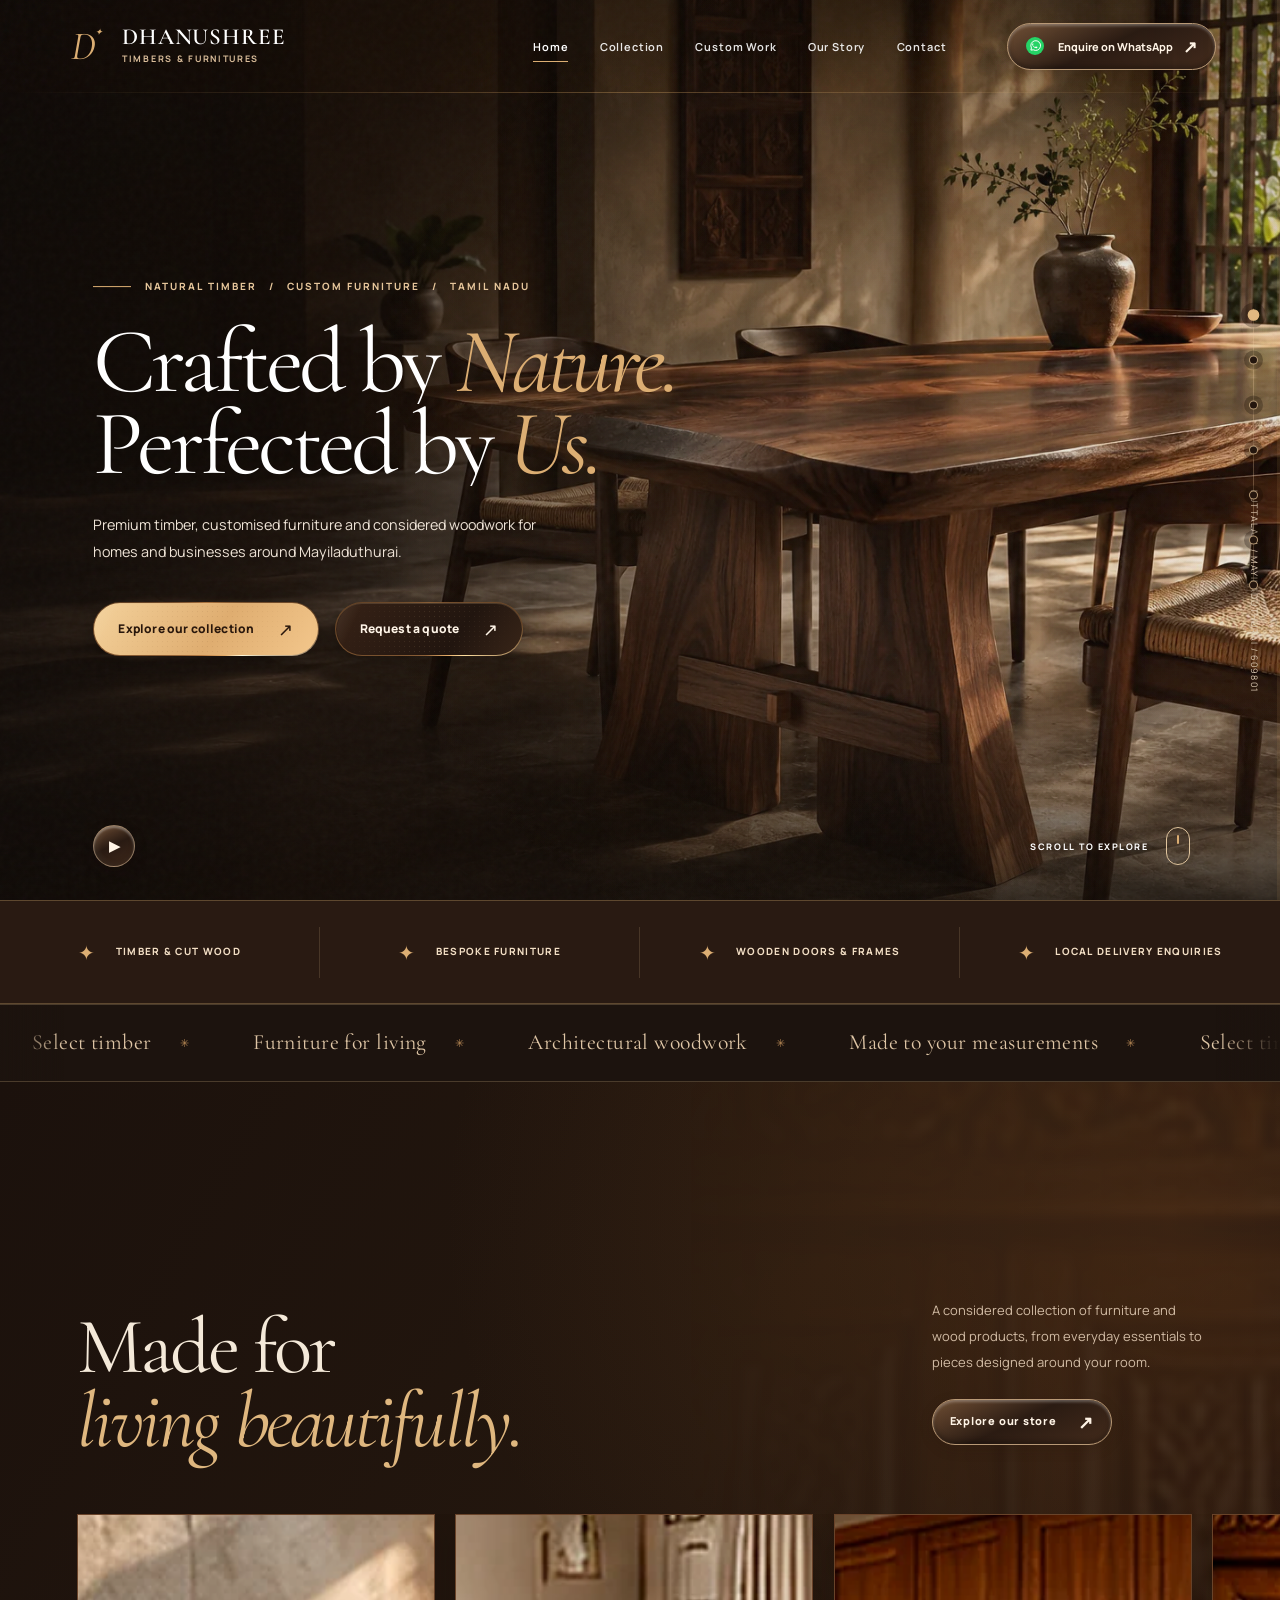
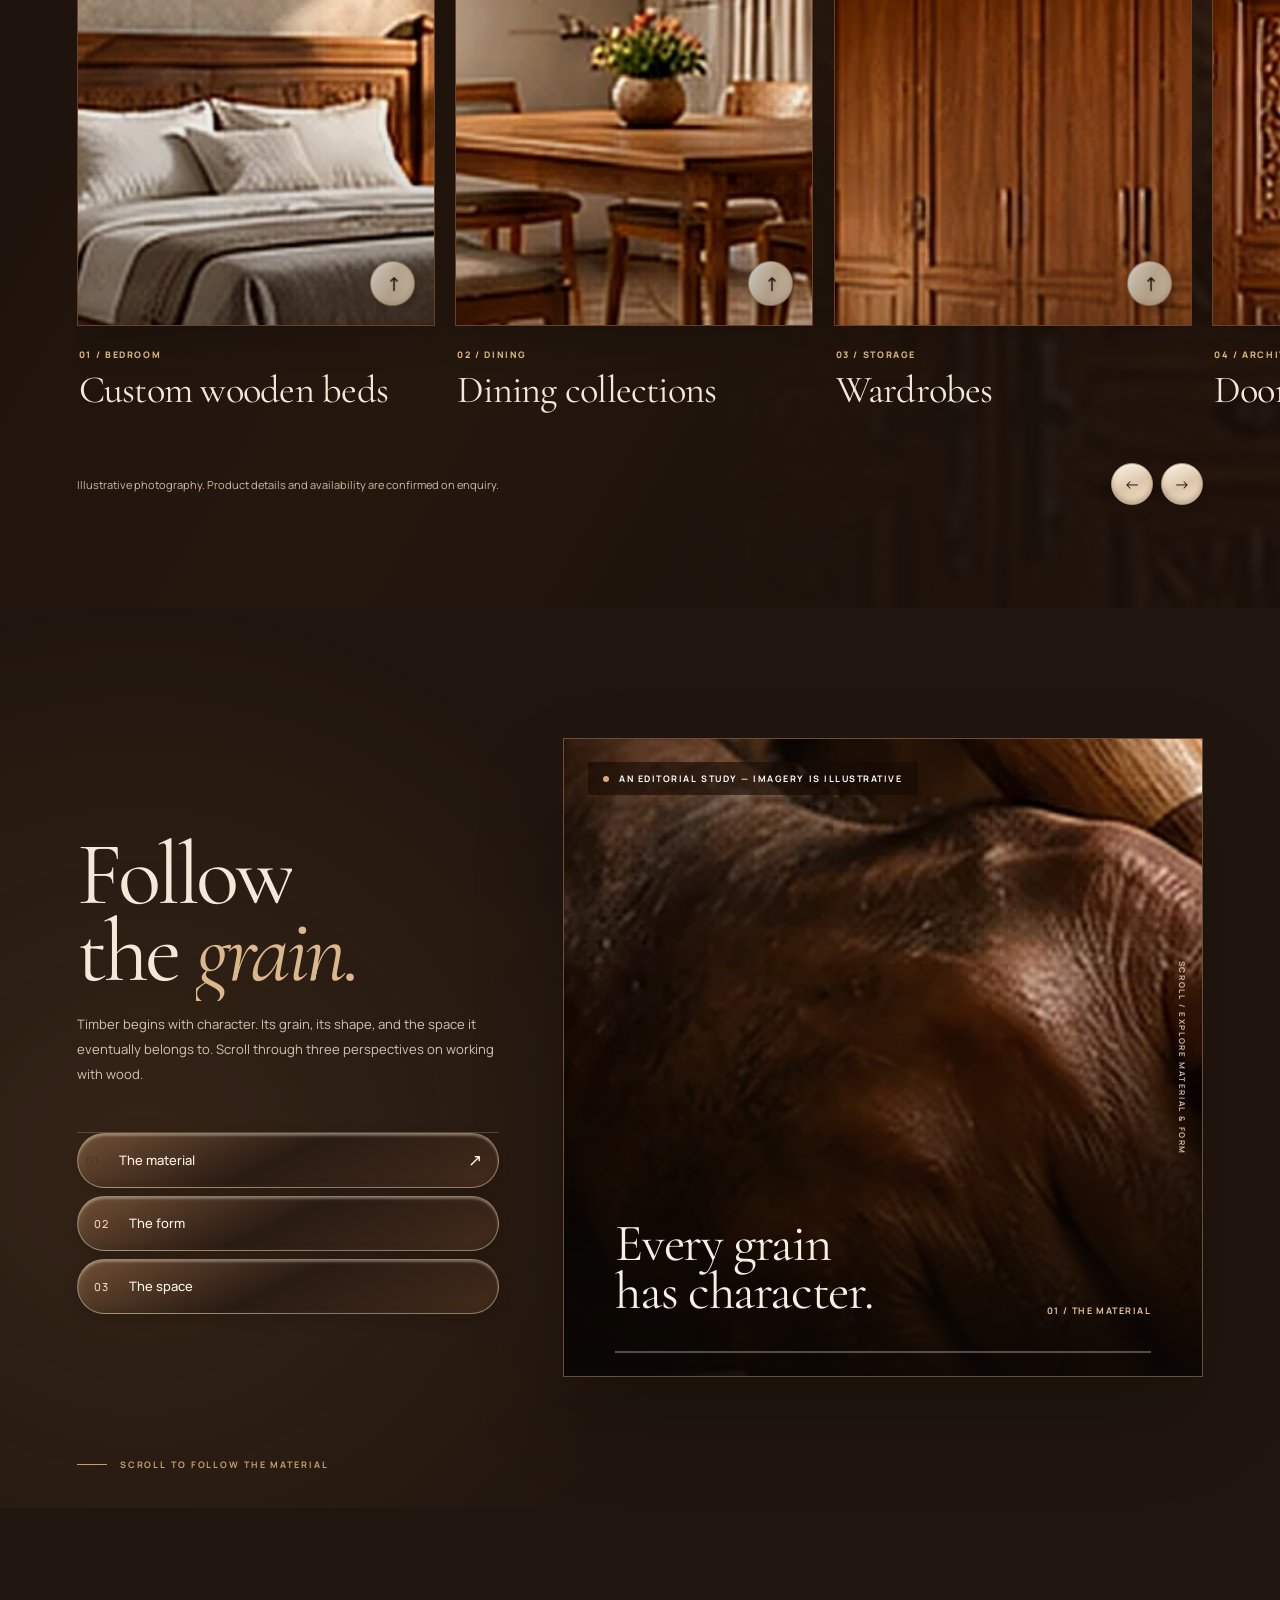
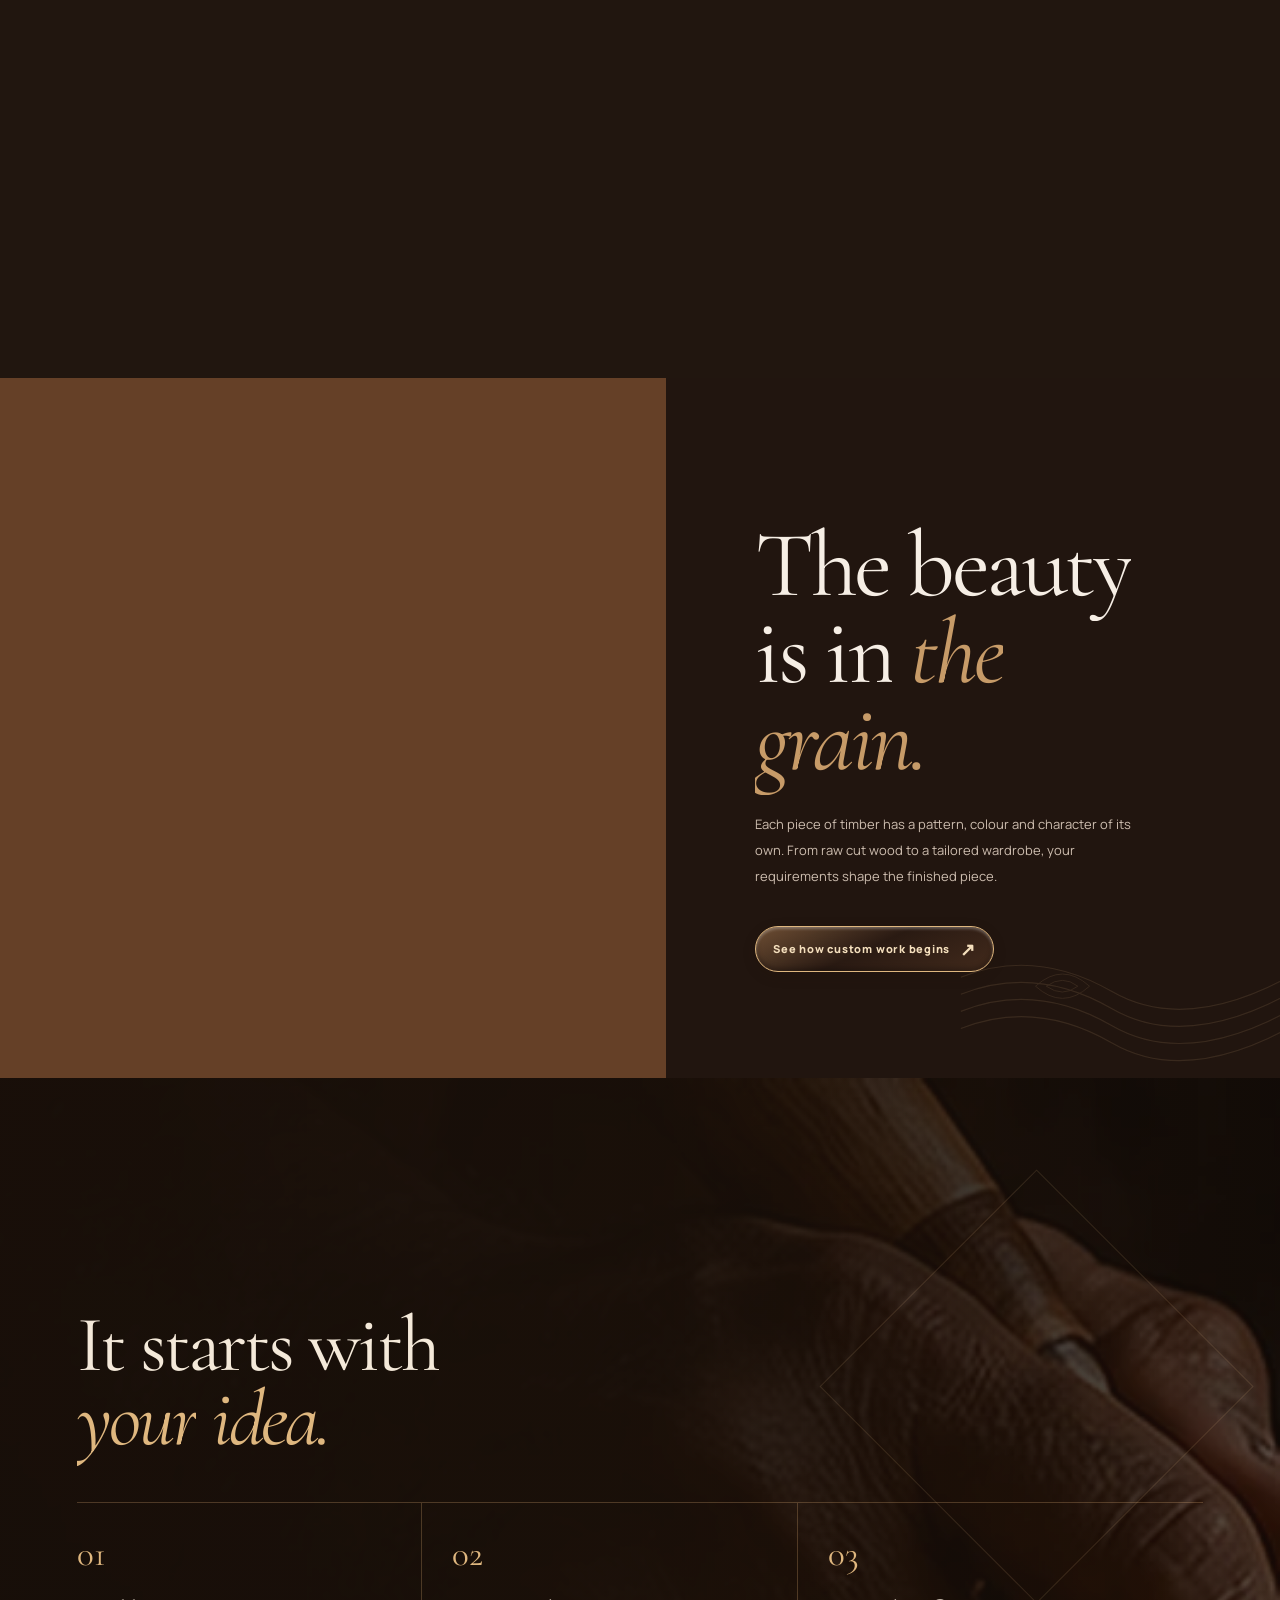
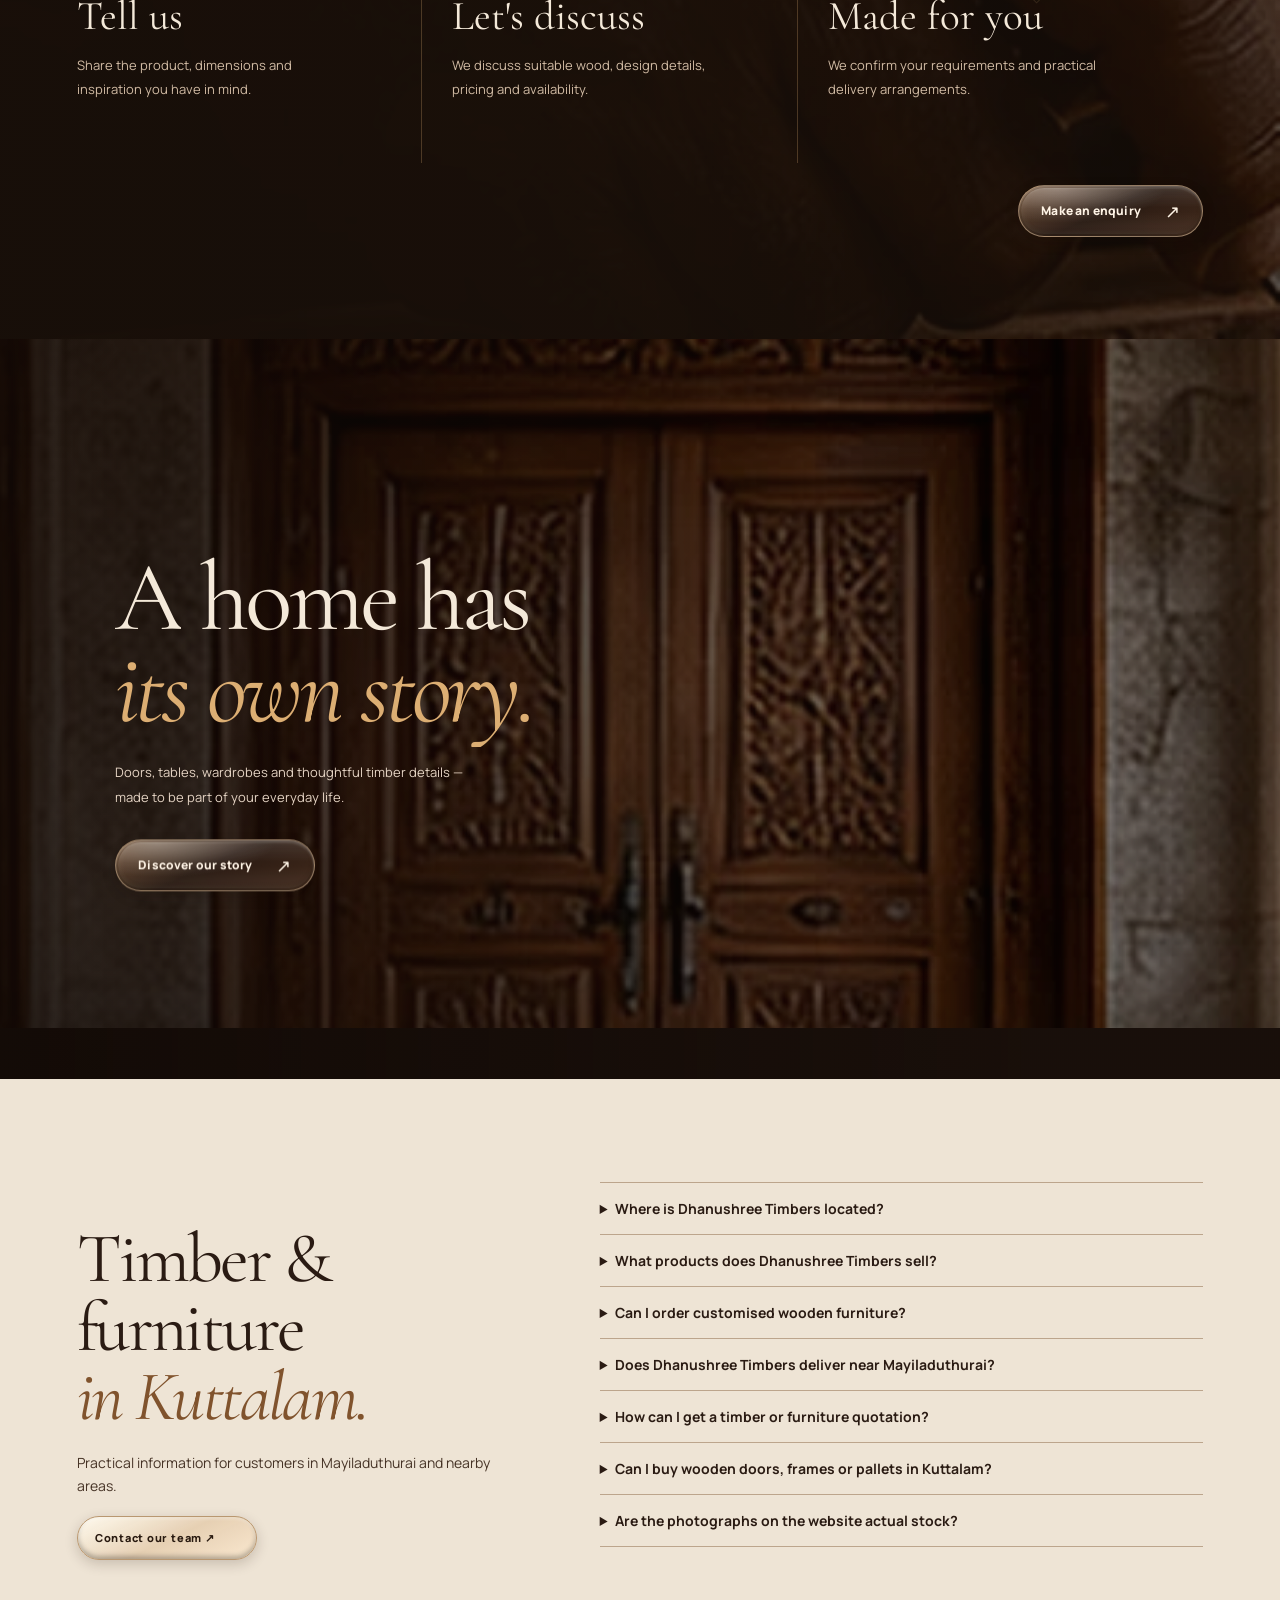
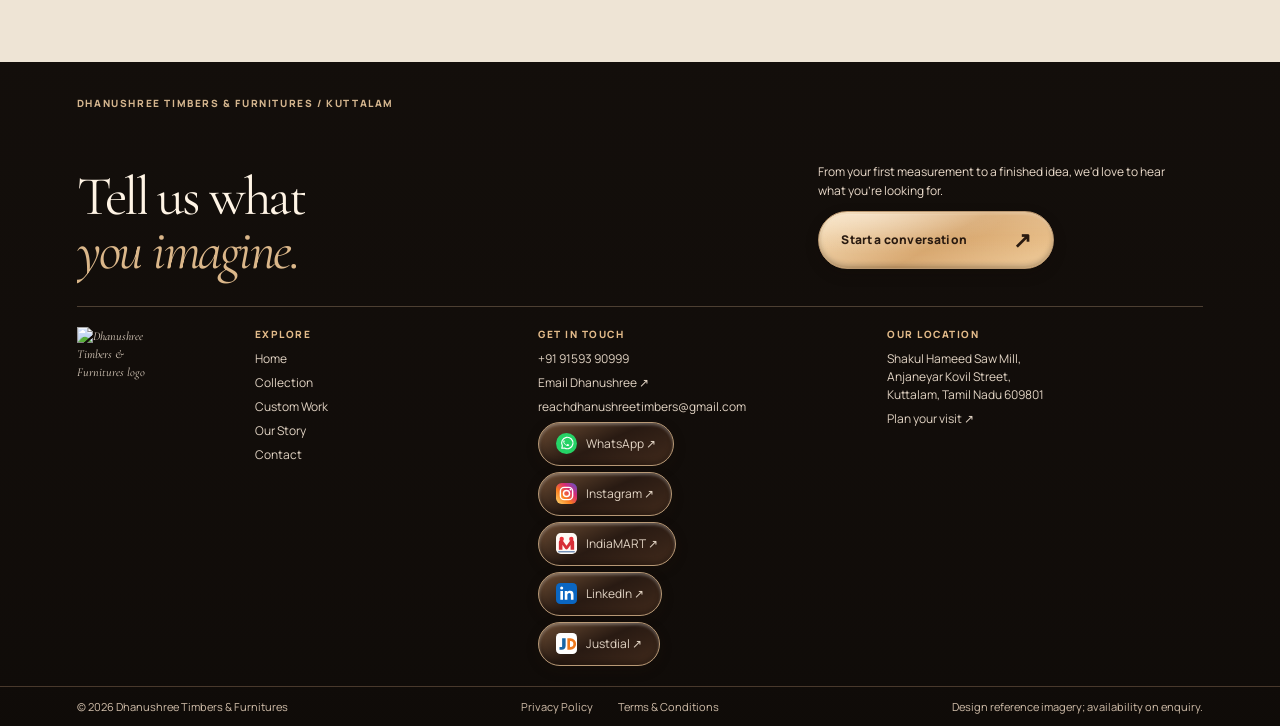
==== commit ece59237: "Add LinkedIn and Justdial profiles across footer, contact page and business schema" ====
--- a/index.html
+++ b/index.html
@@ -1,4 +1,4 @@
-<!doctype html><html lang="en-IN"><head><meta charset="utf-8"><meta name="viewport" content="width=device-width,initial-scale=1"><meta name="theme-color" content="#1b120e"><link rel="preload" as="image" href="assets/hero-room.webp" fetchpriority="high"><link rel="preconnect" href="https://fonts.googleapis.com"><link rel="preconnect" href="https://fonts.gstatic.com" crossorigin><link href="https://fonts.googleapis.com/css2?family=Cormorant+Garamond:ital,wght@0,400;0,500;0,600;1,400;1,500&amp;family=Manrope:wght@400;500;600;700;800&amp;display=swap" rel="stylesheet" media="print" onload="this.media='all'"><noscript><link href="https://fonts.googleapis.com/css2?family=Cormorant+Garamond:ital,wght@0,400;0,500;0,600;1,400;1,500&amp;family=Manrope:wght@400;500;600;700;800&amp;display=swap" rel="stylesheet"></noscript><link rel="stylesheet" href="assets/site.css"><script type="application/ld+json">{"@context":"https://schema.org","@type":"FurnitureStore","@id":"https://dhanushreetimbers.in/#business","name":"Dhanushree Timbers & Furnitures","alternateName":"Dhanushree Timbers","url":"https://dhanushreetimbers.in/","telephone":"+919159390999","email":"reachdhanushreetimbers@gmail.com","description":"Timber, cut wood, wooden pallets, doors, frames and customised furniture in Kuttalam, Mayiladuthurai district, Tamil Nadu. Product availability and quotations on enquiry.","address":{"@type":"PostalAddress","streetAddress":"Shakul Hameed Saw Mill, Anjaneyar Kovil Street","addressLocality":"Kuttalam","addressRegion":"Tamil Nadu","postalCode":"609801","addressCountry":"IN"},"geo":{"@type":"GeoCoordinates","latitude":11.0784645,"longitude":79.5608324},"hasMap":"https://www.google.com/maps/search/?api=1&query=11.0784645%2C79.5608324","areaServed":{"@type":"GeoCircle","geoMidpoint":{"@type":"GeoCoordinates","latitude":11.0784645,"longitude":79.5608324},"geoRadius":40000},"sameAs":["https://www.instagram.com/dhanushree_timbers/","https://www.indiamart.com/dhanusree-timbers/"],"logo":"https://dhanushreetimbers.in/assets/dhanushree-icon.webp","hasOfferCatalog":{"@type":"OfferCatalog","@id":"https://dhanushreetimbers.in/store.html#catalogue","name":"Selected timber and furniture catalogue","url":"https://dhanushreetimbers.in/store.html#products","itemListElement":[{"@type":"Offer","itemOffered":{"@type":"Product","@id":"https://dhanushreetimbers.in/store.html#product-1","name":"Custom Wooden Beds"}},{"@type":"Offer","itemOffered":{"@type":"Product","@id":"https://dhanushreetimbers.in/store.html#product-2","name":"Dining Tables"}},{"@type":"Offer","itemOffered":{"@type":"Product","@id":"https://dhanushreetimbers.in/store.html#product-3","name":"Wardrobes"}},{"@type":"Offer","itemOffered":{"@type":"Product","@id":"https://dhanushreetimbers.in/store.html#product-4","name":"Wooden Doors"}},{"@type":"Offer","itemOffered":{"@type":"Product","@id":"https://dhanushreetimbers.in/store.html#product-5","name":"Door & Window Frames"}},{"@type":"Offer","itemOffered":{"@type":"Product","@id":"https://dhanushreetimbers.in/store.html#product-6","name":"Sofas & Seating"}},{"@type":"Offer","itemOffered":{"@type":"Product","@id":"https://dhanushreetimbers.in/store.html#product-7","name":"TV Units"}},{"@type":"Offer","itemOffered":{"@type":"Product","@id":"https://dhanushreetimbers.in/store.html#product-8","name":"Pooja Units"}},{"@type":"Offer","itemOffered":{"@type":"Product","@id":"https://dhanushreetimbers.in/store.html#product-9","name":"Study Tables"}},{"@type":"Offer","itemOffered":{"@type":"Product","@id":"https://dhanushreetimbers.in/store.html#product-10","name":"Office Desks"}},{"@type":"Offer","itemOffered":{"@type":"Product","@id":"https://dhanushreetimbers.in/store.html#product-11","name":"Bookshelves"}},{"@type":"Offer","itemOffered":{"@type":"Product","@id":"https://dhanushreetimbers.in/store.html#product-12","name":"Coffee Tables"}},{"@type":"Offer","itemOffered":{"@type":"Product","@id":"https://dhanushreetimbers.in/store.html#product-13","name":"Kitchen Cabinets"}},{"@type":"Offer","itemOffered":{"@type":"Product","@id":"https://dhanushreetimbers.in/store.html#product-14","name":"Dressing Tables"}},{"@type":"Offer","itemOffered":{"@type":"Product","@id":"https://dhanushreetimbers.in/store.html#product-15","name":"Wooden Swings"}},{"@type":"Offer","itemOffered":{"@type":"Product","@id":"https://dhanushreetimbers.in/store.html#product-16","name":"Garden Benches"}},{"@type":"Offer","itemOffered":{"@type":"Product","@id":"https://dhanushreetimbers.in/store.html#product-17","name":"Wall Panels"}},{"@type":"Offer","itemOffered":{"@type":"Product","@id":"https://dhanushreetimbers.in/store.html#product-18","name":"Wooden Pallets & Cut Timber"}}]}}</script><link rel="stylesheet" href="assets/figma-motion.css"><link rel="stylesheet" href="assets/cinematic-site.css"><link rel="stylesheet" href="assets/motion-studio.css"><link rel="stylesheet" href="assets/social-links.css"><link rel="stylesheet" href="assets/hero-video.css"><meta name="google-site-verification" content="Q-LAzvOOQiJmQ79rJ2hl6w4M0gMu4Rp3Z9xZTWZubl4"><script type="application/ld+json">{"@context":"https://schema.org","@type":"FAQPage","@id":"https://dhanushreetimbers.in/#faq","mainEntity":[{"@type":"Question","name":"Where is Dhanushree Timbers located?","acceptedAnswer":{"@type":"Answer","text":"We operate at Shakul Hameed Saw Mill, Anjaneyar Kovil Street, Kuttalam, Kuttalam Taluk, Mayiladuthurai District, Tamil Nadu 609801, India."}},{"@type":"Question","name":"What products does Dhanushree Timbers sell?","acceptedAnswer":{"@type":"Answer","text":"We offer timber, cut wooden pieces, wooden pallets, doors, door and window frames, and furniture including beds, dining tables, wardrobes, cabinets and more. Availability is confirmed on enquiry."}},{"@type":"Question","name":"Can I order customised wooden furniture?","acceptedAnswer":{"@type":"Answer","text":"Yes. Share your preferred dimensions, design, timber and finish. We discuss suitability, pricing and timelines before confirming an order."}},{"@type":"Question","name":"Does Dhanushree Timbers deliver near Mayiladuthurai?","acceptedAnswer":{"@type":"Answer","text":"Local delivery is available within approximately 40 km of Kuttalam. Delivery farther away may be possible depending on availability and charges. Contact us with your PIN code."}},{"@type":"Question","name":"How can I get a timber or furniture quotation?","acceptedAnswer":{"@type":"Answer","text":"Call or WhatsApp +91 91593 90999, email reachdhanushreetimbers@gmail.com, or use the custom work enquiry form. Share the product, quantity and dimensions you need."}},{"@type":"Question","name":"Can I buy wooden doors, frames or pallets in Kuttalam?","acceptedAnswer":{"@type":"Answer","text":"Yes, we accept enquiries for wooden doors, door and window frames, wooden pallets and cut timber. Confirm specifications, quantity and availability with our team."}},{"@type":"Question","name":"Are the photographs on the website actual stock?","acceptedAnswer":{"@type":"Answer","text":"The website photographs are design references and marketing illustrations, not verified current stock or completed Dhanushree work. Ask us about the actual product before ordering."}}]}</script><title>Dhanushree Timbers | Timber &amp; Furniture in Kuttalam, Mayiladuthurai</title>
+<!doctype html><html lang="en-IN"><head><meta charset="utf-8"><meta name="viewport" content="width=device-width,initial-scale=1"><meta name="theme-color" content="#1b120e"><link rel="preload" as="image" href="assets/hero-room.webp" fetchpriority="high"><link rel="preconnect" href="https://fonts.googleapis.com"><link rel="preconnect" href="https://fonts.gstatic.com" crossorigin><link href="https://fonts.googleapis.com/css2?family=Cormorant+Garamond:ital,wght@0,400;0,500;0,600;1,400;1,500&amp;family=Manrope:wght@400;500;600;700;800&amp;display=swap" rel="stylesheet" media="print" onload="this.media='all'"><noscript><link href="https://fonts.googleapis.com/css2?family=Cormorant+Garamond:ital,wght@0,400;0,500;0,600;1,400;1,500&amp;family=Manrope:wght@400;500;600;700;800&amp;display=swap" rel="stylesheet"></noscript><link rel="stylesheet" href="assets/site.css"><script type="application/ld+json">{"@context":"https://schema.org","@type":"FurnitureStore","@id":"https://dhanushreetimbers.in/#business","name":"Dhanushree Timbers & Furnitures","alternateName":"Dhanushree Timbers","url":"https://dhanushreetimbers.in/","telephone":"+919159390999","email":"reachdhanushreetimbers@gmail.com","description":"Timber, cut wood, wooden pallets, doors, frames and customised furniture in Kuttalam, Mayiladuthurai district, Tamil Nadu. Product availability and quotations on enquiry.","address":{"@type":"PostalAddress","streetAddress":"Shakul Hameed Saw Mill, Anjaneyar Kovil Street","addressLocality":"Kuttalam","addressRegion":"Tamil Nadu","postalCode":"609801","addressCountry":"IN"},"geo":{"@type":"GeoCoordinates","latitude":11.0784645,"longitude":79.5608324},"hasMap":"https://www.google.com/maps/search/?api=1&query=11.0784645%2C79.5608324","areaServed":{"@type":"GeoCircle","geoMidpoint":{"@type":"GeoCoordinates","latitude":11.0784645,"longitude":79.5608324},"geoRadius":40000},"sameAs":["https://www.instagram.com/dhanushree_timbers/","https://www.indiamart.com/dhanusree-timbers/","https://www.linkedin.com/company/dhanushree-timbers-furnitures/about/","https://www.justdial.com/Mayiladuthurai/Dhanusree-Timbers-Malliyam/9999P4364-4364-230119051617-A9C5_BZDET"],"logo":"https://dhanushreetimbers.in/assets/dhanushree-icon.webp","hasOfferCatalog":{"@type":"OfferCatalog","@id":"https://dhanushreetimbers.in/store.html#catalogue","name":"Selected timber and furniture catalogue","url":"https://dhanushreetimbers.in/store.html#products","itemListElement":[{"@type":"Offer","itemOffered":{"@type":"Product","@id":"https://dhanushreetimbers.in/store.html#product-1","name":"Custom Wooden Beds"}},{"@type":"Offer","itemOffered":{"@type":"Product","@id":"https://dhanushreetimbers.in/store.html#product-2","name":"Dining Tables"}},{"@type":"Offer","itemOffered":{"@type":"Product","@id":"https://dhanushreetimbers.in/store.html#product-3","name":"Wardrobes"}},{"@type":"Offer","itemOffered":{"@type":"Product","@id":"https://dhanushreetimbers.in/store.html#product-4","name":"Wooden Doors"}},{"@type":"Offer","itemOffered":{"@type":"Product","@id":"https://dhanushreetimbers.in/store.html#product-5","name":"Door & Window Frames"}},{"@type":"Offer","itemOffered":{"@type":"Product","@id":"https://dhanushreetimbers.in/store.html#product-6","name":"Sofas & Seating"}},{"@type":"Offer","itemOffered":{"@type":"Product","@id":"https://dhanushreetimbers.in/store.html#product-7","name":"TV Units"}},{"@type":"Offer","itemOffered":{"@type":"Product","@id":"https://dhanushreetimbers.in/store.html#product-8","name":"Pooja Units"}},{"@type":"Offer","itemOffered":{"@type":"Product","@id":"https://dhanushreetimbers.in/store.html#product-9","name":"Study Tables"}},{"@type":"Offer","itemOffered":{"@type":"Product","@id":"https://dhanushreetimbers.in/store.html#product-10","name":"Office Desks"}},{"@type":"Offer","itemOffered":{"@type":"Product","@id":"https://dhanushreetimbers.in/store.html#product-11","name":"Bookshelves"}},{"@type":"Offer","itemOffered":{"@type":"Product","@id":"https://dhanushreetimbers.in/store.html#product-12","name":"Coffee Tables"}},{"@type":"Offer","itemOffered":{"@type":"Product","@id":"https://dhanushreetimbers.in/store.html#product-13","name":"Kitchen Cabinets"}},{"@type":"Offer","itemOffered":{"@type":"Product","@id":"https://dhanushreetimbers.in/store.html#product-14","name":"Dressing Tables"}},{"@type":"Offer","itemOffered":{"@type":"Product","@id":"https://dhanushreetimbers.in/store.html#product-15","name":"Wooden Swings"}},{"@type":"Offer","itemOffered":{"@type":"Product","@id":"https://dhanushreetimbers.in/store.html#product-16","name":"Garden Benches"}},{"@type":"Offer","itemOffered":{"@type":"Product","@id":"https://dhanushreetimbers.in/store.html#product-17","name":"Wall Panels"}},{"@type":"Offer","itemOffered":{"@type":"Product","@id":"https://dhanushreetimbers.in/store.html#product-18","name":"Wooden Pallets & Cut Timber"}}]}}</script><link rel="stylesheet" href="assets/figma-motion.css"><link rel="stylesheet" href="assets/cinematic-site.css"><link rel="stylesheet" href="assets/motion-studio.css"><link rel="stylesheet" href="assets/social-links.css"><link rel="stylesheet" href="assets/hero-video.css"><meta name="google-site-verification" content="Q-LAzvOOQiJmQ79rJ2hl6w4M0gMu4Rp3Z9xZTWZubl4"><script type="application/ld+json">{"@context":"https://schema.org","@type":"FAQPage","@id":"https://dhanushreetimbers.in/#faq","mainEntity":[{"@type":"Question","name":"Where is Dhanushree Timbers located?","acceptedAnswer":{"@type":"Answer","text":"We operate at Shakul Hameed Saw Mill, Anjaneyar Kovil Street, Kuttalam, Kuttalam Taluk, Mayiladuthurai District, Tamil Nadu 609801, India."}},{"@type":"Question","name":"What products does Dhanushree Timbers sell?","acceptedAnswer":{"@type":"Answer","text":"We offer timber, cut wooden pieces, wooden pallets, doors, door and window frames, and furniture including beds, dining tables, wardrobes, cabinets and more. Availability is confirmed on enquiry."}},{"@type":"Question","name":"Can I order customised wooden furniture?","acceptedAnswer":{"@type":"Answer","text":"Yes. Share your preferred dimensions, design, timber and finish. We discuss suitability, pricing and timelines before confirming an order."}},{"@type":"Question","name":"Does Dhanushree Timbers deliver near Mayiladuthurai?","acceptedAnswer":{"@type":"Answer","text":"Local delivery is available within approximately 40 km of Kuttalam. Delivery farther away may be possible depending on availability and charges. Contact us with your PIN code."}},{"@type":"Question","name":"How can I get a timber or furniture quotation?","acceptedAnswer":{"@type":"Answer","text":"Call or WhatsApp +91 91593 90999, email reachdhanushreetimbers@gmail.com, or use the custom work enquiry form. Share the product, quantity and dimensions you need."}},{"@type":"Question","name":"Can I buy wooden doors, frames or pallets in Kuttalam?","acceptedAnswer":{"@type":"Answer","text":"Yes, we accept enquiries for wooden doors, door and window frames, wooden pallets and cut timber. Confirm specifications, quantity and availability with our team."}},{"@type":"Question","name":"Are the photographs on the website actual stock?","acceptedAnswer":{"@type":"Answer","text":"The website photographs are design references and marketing illustrations, not verified current stock or completed Dhanushree work. Ask us about the actual product before ordering."}}]}</script><title>Dhanushree Timbers | Timber &amp; Furniture in Kuttalam, Mayiladuthurai</title>
 <meta name="description" content="Buy timber, cut wood, wooden pallets, doors, frames and customised furniture in Kuttalam, Mayiladuthurai. Contact Dhanushree Timbers for a quotation.">
 <meta name="robots" content="index, follow, max-image-preview:large">
 <link rel="icon" type="image/png" sizes="32x32" href="/assets/favicon-32.png?v=2">
@@ -54,4 +54,4 @@
     </div>
     <p class="fm-story-scroll-hint" aria-hidden="true">SCROLL TO FOLLOW THE MATERIAL</p>
   </div>
-</section><section class="craft-section" id="craft"><div class="craft-visual parallax-wrap"><img class="parallax-img" src="https://images.pexels.com/photos/36299688/pexels-photo-36299688.jpeg?auto=compress&amp;cs=tinysrgb&amp;w=1400" alt="Close-up photograph of natural timber showing flowing wood-grain patterns" loading="lazy"></div><div class="craft-copy"><div data-reveal><h2>The beauty<br>is in <em>the grain.</em></h2><p>Each piece of timber has a pattern, colour and character of its own. From raw cut wood to a tailored wardrobe, your requirements shape the finished piece.</p><a class="under-link light" href="custom-work.html">See how custom work begins <span>↗</span></a></div><div class="grain-graphic" aria-hidden="true"><svg viewBox="0 0 400 160" fill="none"><path d="M12 48Q95 15 180 64T390 40M12 67Q95 34 180 83T390 59M12 86Q95 53 180 102T390 78M12 105Q95 72 180 121T390 97" stroke="currentColor" stroke-width="1.3"/><path d="M95 58q30 -27 60 0q-30 27 -60 0Zm12 0q18 -13 35 0q-17 13 -35 0Z" stroke="currentColor" stroke-width="1"/></svg></div></div></section><section class="process-section section-pad"><div class="section-topline"><span>03 — A PERSONAL PROCESS</span><span>YOUR IDEAS, OUR MATERIALS</span></div><div class="process-head" data-reveal><p class="eyebrow dark">Made to order</p><h2>It starts with<br><em>your idea.</em></h2></div><div class="process-grid"><div class="process-step" data-reveal><b>01</b><h3>Tell us</h3><p>Share the product, dimensions and inspiration you have in mind.</p></div><div class="process-step" data-reveal><b>02</b><h3>Let's discuss</h3><p>We discuss suitable wood, design details, pricing and availability.</p></div><div class="process-step" data-reveal><b>03</b><h3>Made for you</h3><p>We confirm your requirements and practical delivery arrangements.</p></div></div><div class="process-action"><a href="custom-work.html" class="btn-dark" data-magnetic>Make an enquiry <span>↗</span></a></div></section><section class="end-feature story-film"><div class="end-image parallax-wrap"><video class="story-film-video" muted loop playsinline preload="none" aria-hidden="true" data-src="assets/Furniture_Showcase.mp4"></video><img class="parallax-img" src="https://images.pexels.com/photos/10099331/pexels-photo-10099331.jpeg?auto=compress&cs=tinysrgb&w=1400" loading="lazy" alt="Illustrative carved wooden door and timber framing"></div><div class="end-content"><h2>A home has<br><em>its own story.</em></h2><p>Doors, tables, wardrobes and thoughtful timber details — made to be part of your everyday life.</p><a href="our-story.html" class="btn-outline">Discover our story <span>↗</span></a></div></section><section class="local-faq section-pad" id="faq" aria-labelledby="local-faq-title"><div class="local-faq-inner"><div><span class="eyebrow dark">Your questions, answered</span><h2 id="local-faq-title">Timber &amp; furniture<br><em>in Kuttalam.</em></h2><p>Practical information for customers in Mayiladuthurai and nearby areas.</p><a class="under-link" href="contact.html">Contact our team ↗</a></div><div><details><summary>Where is Dhanushree Timbers located?</summary><p>We operate at Shakul Hameed Saw Mill, Anjaneyar Kovil Street, Kuttalam, Kuttalam Taluk, Mayiladuthurai District, Tamil Nadu 609801, India.</p></details><details><summary>What products does Dhanushree Timbers sell?</summary><p>We offer timber, cut wooden pieces, wooden pallets, doors, door and window frames, and furniture including beds, dining tables, wardrobes, cabinets and more. Availability is confirmed on enquiry.</p></details><details><summary>Can I order customised wooden furniture?</summary><p>Yes. Share your preferred dimensions, design, timber and finish. We discuss suitability, pricing and timelines before confirming an order.</p></details><details><summary>Does Dhanushree Timbers deliver near Mayiladuthurai?</summary><p>Local delivery is available within approximately 40 km of Kuttalam. Delivery farther away may be possible depending on availability and charges. Contact us with your PIN code.</p></details><details><summary>How can I get a timber or furniture quotation?</summary><p>Call or WhatsApp +91 91593 90999, email reachdhanushreetimbers@gmail.com, or use the custom work enquiry form. Share the product, quantity and dimensions you need.</p></details><details><summary>Can I buy wooden doors, frames or pallets in Kuttalam?</summary><p>Yes, we accept enquiries for wooden doors, door and window frames, wooden pallets and cut timber. Confirm specifications, quantity and availability with our team.</p></details><details><summary>Are the photographs on the website actual stock?</summary><p>The website photographs are design references and marketing illustrations, not verified current stock or completed Dhanushree work. Ask us about the actual product before ordering.</p></details></div></div></section></main><footer class="footer"><div class="footer-grain"></div><div class="footer-main"><p class="eyebrow">Dhanushree Timbers & Furnitures <span> / </span> Kuttalam</p><div class="footer-flex"><h2>Tell us what<br><em>you imagine.</em></h2><div class="footer-side"><p>From your first measurement to a finished idea, we'd love to hear what you're looking for.</p><a href="https://wa.me/919159390999?text=Hello%20Dhanushree%20Timbers%2C%20I%20would%20like%20to%20enquire%20about%20your%20products." class="round-cta" target="_blank" rel="noopener noreferrer">Start a conversation <span>↗</span></a></div></div><div class="footer-columns"><div class="footer-brand"><a class="footer-logo" href="index.html" aria-label="Dhanushree Timbers &amp; Furnitures home"><img src="https://dhanushreetimbers.in/assets/dhanushree-icon.webp" alt="Dhanushree Timbers &amp; Furnitures logo" width="76" height="76" loading="lazy"></a></div><div><span class="mini-head">Explore</span><a href="index.html">Home</a><a href="store.html">Collection</a><a href="custom-work.html">Custom Work</a><a href="our-story.html">Our Story</a><a href="contact.html">Contact</a></div><div><span class="mini-head">Get in touch</span><a href="tel:+919159390999">+91 91593 90999</a><a href="https://mail.google.com/mail/?view=cm&amp;fs=1&amp;to=reachdhanushreetimbers%40gmail.com" target="_blank" rel="noopener noreferrer">Email Dhanushree ↗</a><a href="mailto:reachdhanushreetimbers@gmail.com" class="footer-email-address">reachdhanushreetimbers@gmail.com</a><a class="platform-link" href="https://wa.me/919159390999" target="_blank" rel="noopener noreferrer"><img class="platform-icon platform-icon--whatsapp" src="assets/whatsapp-icon.svg" alt="" aria-hidden="true" width="22" height="22">WhatsApp ↗</a><a class="platform-link" href="https://instagram.com/dhanushree_timbers" target="_blank" rel="noopener noreferrer"><img class="platform-icon platform-icon--instagram" src="assets/instagram-icon.svg" alt="" aria-hidden="true" width="22" height="22">Instagram ↗</a><a class="platform-link" href="https://www.indiamart.com/dhanusree-timbers/" target="_blank" rel="noopener noreferrer"><img class="platform-icon platform-icon--indiamart" src="assets/indiamart-icon.svg" alt="" aria-hidden="true" width="22" height="22">IndiaMART ↗</a></div><div><span class="mini-head">Our location</span><p>Shakul Hameed Saw Mill,<br>Anjaneyar Kovil Street,<br>Kuttalam, Tamil Nadu 609801</p><a href="contact.html#visit">Plan your visit ↗</a></div></div></div><div class="footer-bottom"><span>© <span data-year>2026</span> Dhanushree Timbers & Furnitures</span><div><a href="privacy-policy.html">Privacy Policy</a><a href="terms-and-conditions.html">Terms & Conditions</a></div><span>Design reference imagery; availability on enquiry.</span></div></footer><script defer src="assets/site.js"></script><script defer src="assets/figma-motion.js"></script><script src="assets/cinematic-site.js" defer></script><script src="assets/motion-studio.js" defer></script><script defer src="assets/hero-video.js?v=20261124f"></script><script type="module" src="assets/framer-motion.js?v=20261124f"></script></body></html>+</section><section class="craft-section" id="craft"><div class="craft-visual parallax-wrap"><img class="parallax-img" src="https://images.pexels.com/photos/36299688/pexels-photo-36299688.jpeg?auto=compress&amp;cs=tinysrgb&amp;w=1400" alt="Close-up photograph of natural timber showing flowing wood-grain patterns" loading="lazy"></div><div class="craft-copy"><div data-reveal><h2>The beauty<br>is in <em>the grain.</em></h2><p>Each piece of timber has a pattern, colour and character of its own. From raw cut wood to a tailored wardrobe, your requirements shape the finished piece.</p><a class="under-link light" href="custom-work.html">See how custom work begins <span>↗</span></a></div><div class="grain-graphic" aria-hidden="true"><svg viewBox="0 0 400 160" fill="none"><path d="M12 48Q95 15 180 64T390 40M12 67Q95 34 180 83T390 59M12 86Q95 53 180 102T390 78M12 105Q95 72 180 121T390 97" stroke="currentColor" stroke-width="1.3"/><path d="M95 58q30 -27 60 0q-30 27 -60 0Zm12 0q18 -13 35 0q-17 13 -35 0Z" stroke="currentColor" stroke-width="1"/></svg></div></div></section><section class="process-section section-pad"><div class="section-topline"><span>03 — A PERSONAL PROCESS</span><span>YOUR IDEAS, OUR MATERIALS</span></div><div class="process-head" data-reveal><p class="eyebrow dark">Made to order</p><h2>It starts with<br><em>your idea.</em></h2></div><div class="process-grid"><div class="process-step" data-reveal><b>01</b><h3>Tell us</h3><p>Share the product, dimensions and inspiration you have in mind.</p></div><div class="process-step" data-reveal><b>02</b><h3>Let's discuss</h3><p>We discuss suitable wood, design details, pricing and availability.</p></div><div class="process-step" data-reveal><b>03</b><h3>Made for you</h3><p>We confirm your requirements and practical delivery arrangements.</p></div></div><div class="process-action"><a href="custom-work.html" class="btn-dark" data-magnetic>Make an enquiry <span>↗</span></a></div></section><section class="end-feature story-film"><div class="end-image parallax-wrap"><video class="story-film-video" muted loop playsinline preload="none" aria-hidden="true" data-src="assets/Furniture_Showcase.mp4"></video><img class="parallax-img" src="https://images.pexels.com/photos/10099331/pexels-photo-10099331.jpeg?auto=compress&cs=tinysrgb&w=1400" loading="lazy" alt="Illustrative carved wooden door and timber framing"></div><div class="end-content"><h2>A home has<br><em>its own story.</em></h2><p>Doors, tables, wardrobes and thoughtful timber details — made to be part of your everyday life.</p><a href="our-story.html" class="btn-outline">Discover our story <span>↗</span></a></div></section><section class="local-faq section-pad" id="faq" aria-labelledby="local-faq-title"><div class="local-faq-inner"><div><span class="eyebrow dark">Your questions, answered</span><h2 id="local-faq-title">Timber &amp; furniture<br><em>in Kuttalam.</em></h2><p>Practical information for customers in Mayiladuthurai and nearby areas.</p><a class="under-link" href="contact.html">Contact our team ↗</a></div><div><details><summary>Where is Dhanushree Timbers located?</summary><p>We operate at Shakul Hameed Saw Mill, Anjaneyar Kovil Street, Kuttalam, Kuttalam Taluk, Mayiladuthurai District, Tamil Nadu 609801, India.</p></details><details><summary>What products does Dhanushree Timbers sell?</summary><p>We offer timber, cut wooden pieces, wooden pallets, doors, door and window frames, and furniture including beds, dining tables, wardrobes, cabinets and more. Availability is confirmed on enquiry.</p></details><details><summary>Can I order customised wooden furniture?</summary><p>Yes. Share your preferred dimensions, design, timber and finish. We discuss suitability, pricing and timelines before confirming an order.</p></details><details><summary>Does Dhanushree Timbers deliver near Mayiladuthurai?</summary><p>Local delivery is available within approximately 40 km of Kuttalam. Delivery farther away may be possible depending on availability and charges. Contact us with your PIN code.</p></details><details><summary>How can I get a timber or furniture quotation?</summary><p>Call or WhatsApp +91 91593 90999, email reachdhanushreetimbers@gmail.com, or use the custom work enquiry form. Share the product, quantity and dimensions you need.</p></details><details><summary>Can I buy wooden doors, frames or pallets in Kuttalam?</summary><p>Yes, we accept enquiries for wooden doors, door and window frames, wooden pallets and cut timber. Confirm specifications, quantity and availability with our team.</p></details><details><summary>Are the photographs on the website actual stock?</summary><p>The website photographs are design references and marketing illustrations, not verified current stock or completed Dhanushree work. Ask us about the actual product before ordering.</p></details></div></div></section></main><footer class="footer"><div class="footer-grain"></div><div class="footer-main"><p class="eyebrow">Dhanushree Timbers & Furnitures <span> / </span> Kuttalam</p><div class="footer-flex"><h2>Tell us what<br><em>you imagine.</em></h2><div class="footer-side"><p>From your first measurement to a finished idea, we'd love to hear what you're looking for.</p><a href="https://wa.me/919159390999?text=Hello%20Dhanushree%20Timbers%2C%20I%20would%20like%20to%20enquire%20about%20your%20products." class="round-cta" target="_blank" rel="noopener noreferrer">Start a conversation <span>↗</span></a></div></div><div class="footer-columns"><div class="footer-brand"><a class="footer-logo" href="index.html" aria-label="Dhanushree Timbers &amp; Furnitures home"><img src="https://dhanushreetimbers.in/assets/dhanushree-icon.webp" alt="Dhanushree Timbers &amp; Furnitures logo" width="76" height="76" loading="lazy"></a></div><div><span class="mini-head">Explore</span><a href="index.html">Home</a><a href="store.html">Collection</a><a href="custom-work.html">Custom Work</a><a href="our-story.html">Our Story</a><a href="contact.html">Contact</a></div><div><span class="mini-head">Get in touch</span><a href="tel:+919159390999">+91 91593 90999</a><a href="https://mail.google.com/mail/?view=cm&amp;fs=1&amp;to=reachdhanushreetimbers%40gmail.com" target="_blank" rel="noopener noreferrer">Email Dhanushree ↗</a><a href="mailto:reachdhanushreetimbers@gmail.com" class="footer-email-address">reachdhanushreetimbers@gmail.com</a><a class="platform-link" href="https://wa.me/919159390999" target="_blank" rel="noopener noreferrer"><img class="platform-icon platform-icon--whatsapp" src="assets/whatsapp-icon.svg" alt="" aria-hidden="true" width="22" height="22">WhatsApp ↗</a><a class="platform-link" href="https://instagram.com/dhanushree_timbers" target="_blank" rel="noopener noreferrer"><img class="platform-icon platform-icon--instagram" src="assets/instagram-icon.svg" alt="" aria-hidden="true" width="22" height="22">Instagram ↗</a><a class="platform-link" href="https://www.indiamart.com/dhanusree-timbers/" target="_blank" rel="noopener noreferrer"><img class="platform-icon platform-icon--indiamart" src="assets/indiamart-icon.svg" alt="" aria-hidden="true" width="22" height="22">IndiaMART ↗</a><a class="platform-link" href="https://www.linkedin.com/company/dhanushree-timbers-furnitures/about/" target="_blank" rel="noopener noreferrer"><img class="platform-icon platform-icon--linkedin" src="assets/linkedin-icon.svg" alt="" aria-hidden="true" width="22" height="22" loading="lazy">LinkedIn ↗</a><a class="platform-link" href="https://www.justdial.com/Mayiladuthurai/Dhanusree-Timbers-Malliyam/9999P4364-4364-230119051617-A9C5_BZDET" target="_blank" rel="noopener noreferrer"><img class="platform-icon platform-icon--justdial" src="assets/justdial-icon.svg" alt="" aria-hidden="true" width="22" height="22" loading="lazy">Justdial ↗</a></div><div><span class="mini-head">Our location</span><p>Shakul Hameed Saw Mill,<br>Anjaneyar Kovil Street,<br>Kuttalam, Tamil Nadu 609801</p><a href="contact.html#visit">Plan your visit ↗</a></div></div></div><div class="footer-bottom"><span>© <span data-year>2026</span> Dhanushree Timbers & Furnitures</span><div><a href="privacy-policy.html">Privacy Policy</a><a href="terms-and-conditions.html">Terms & Conditions</a></div><span>Design reference imagery; availability on enquiry.</span></div></footer><script defer src="assets/site.js"></script><script defer src="assets/figma-motion.js"></script><script src="assets/cinematic-site.js" defer></script><script src="assets/motion-studio.js" defer></script><script defer src="assets/hero-video.js?v=20261124f"></script><script type="module" src="assets/framer-motion.js?v=20261124f"></script></body></html>
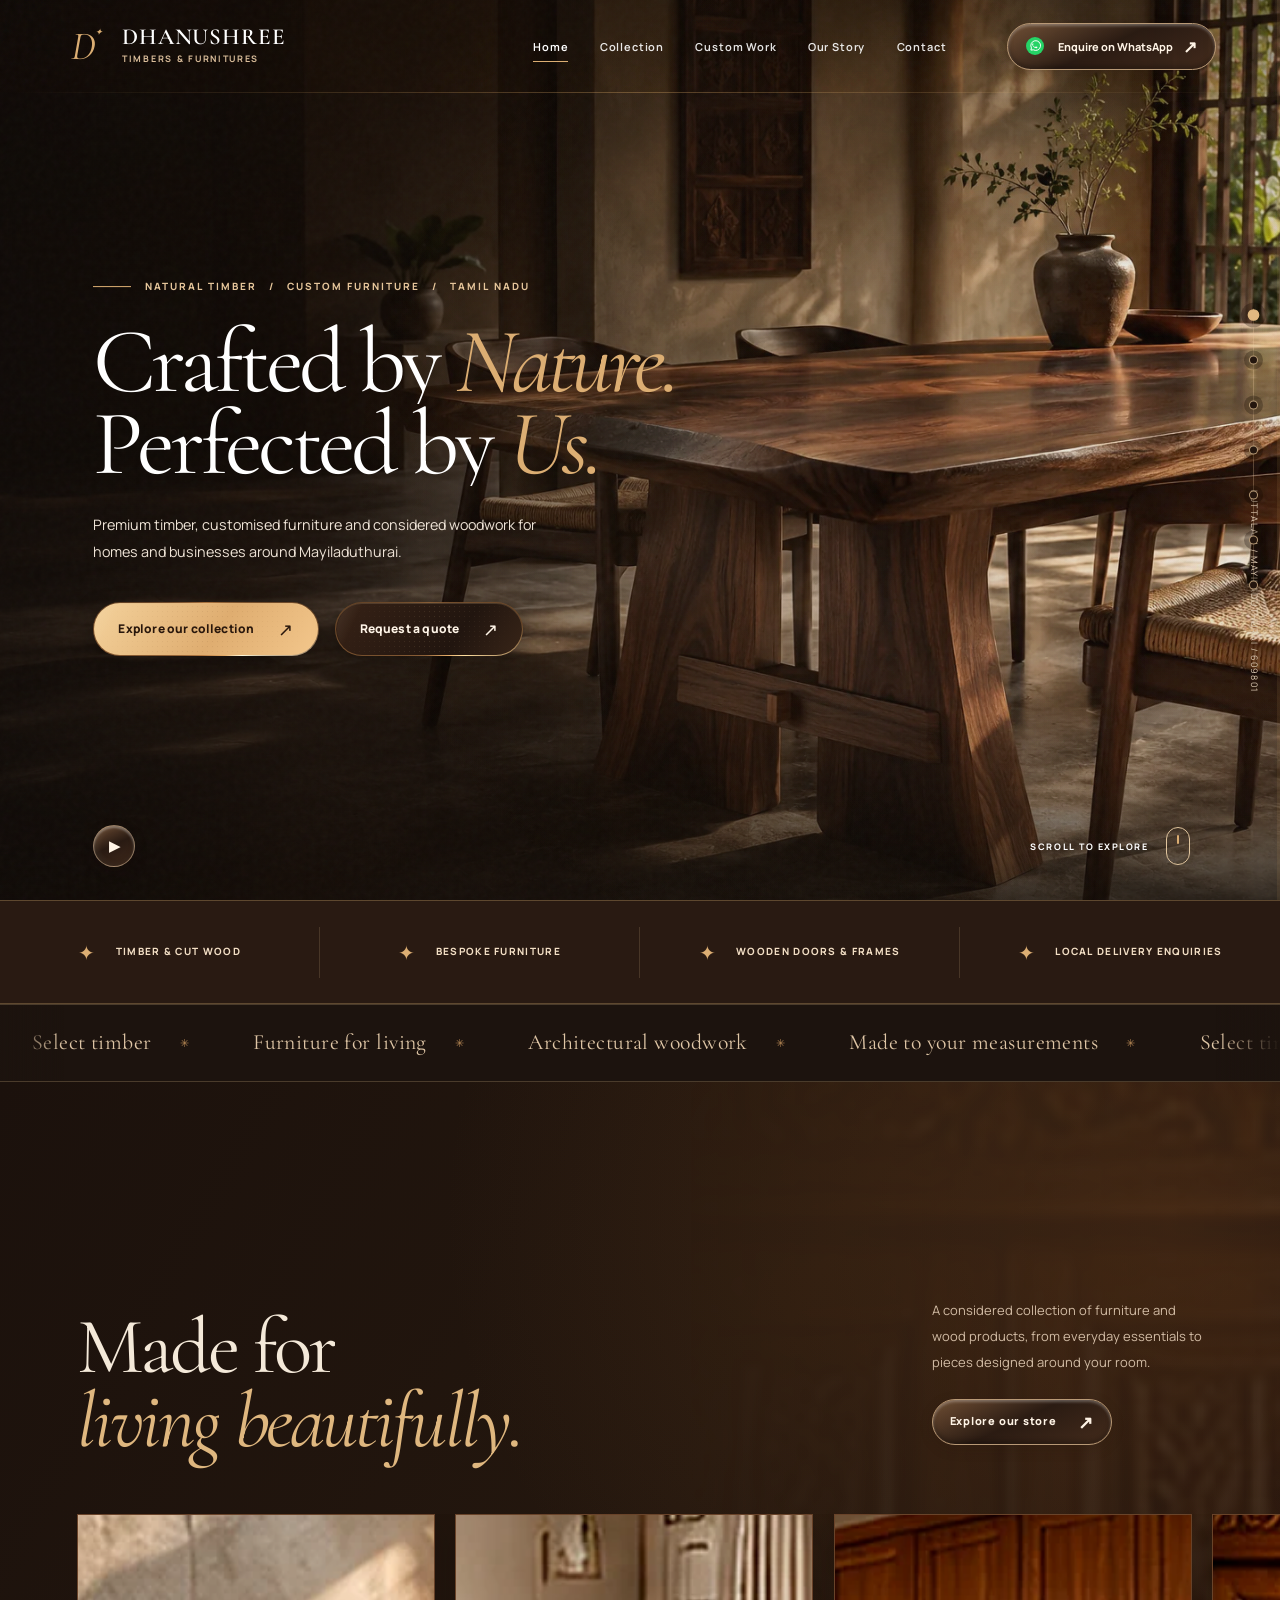
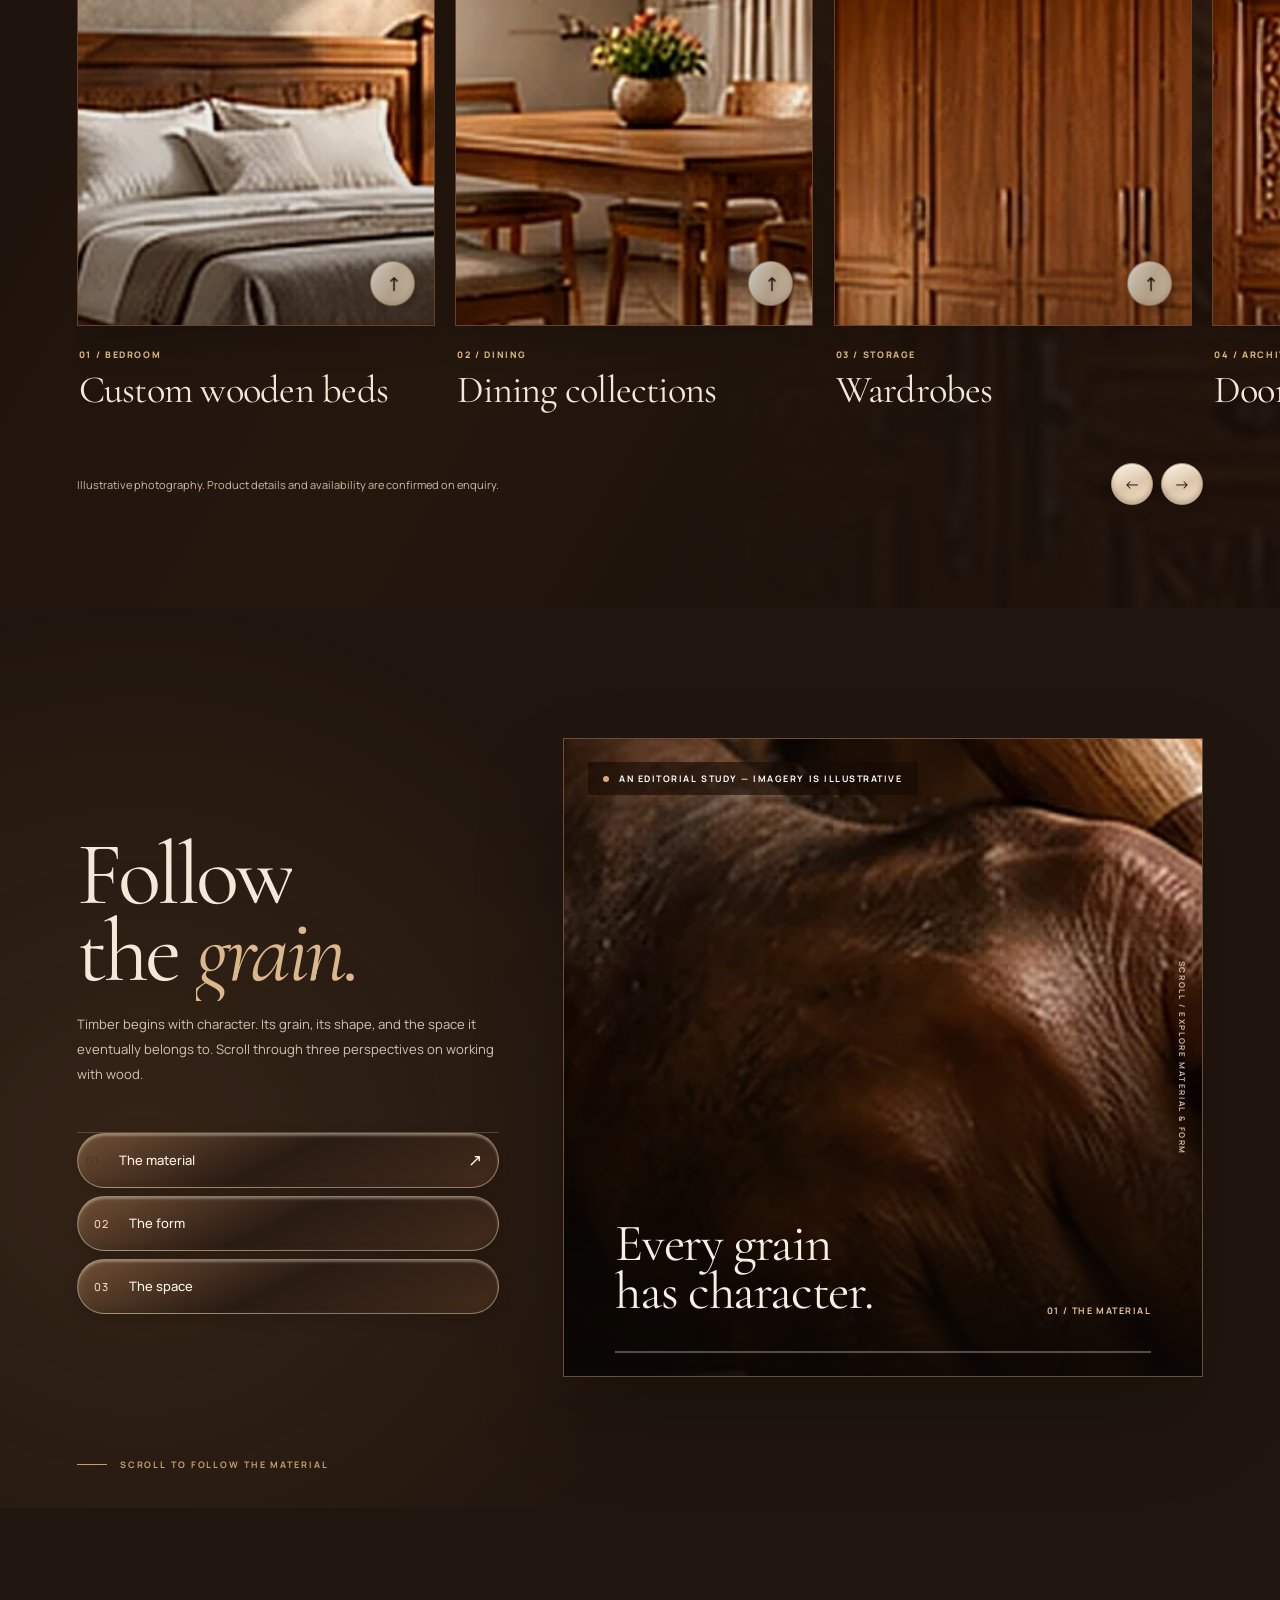
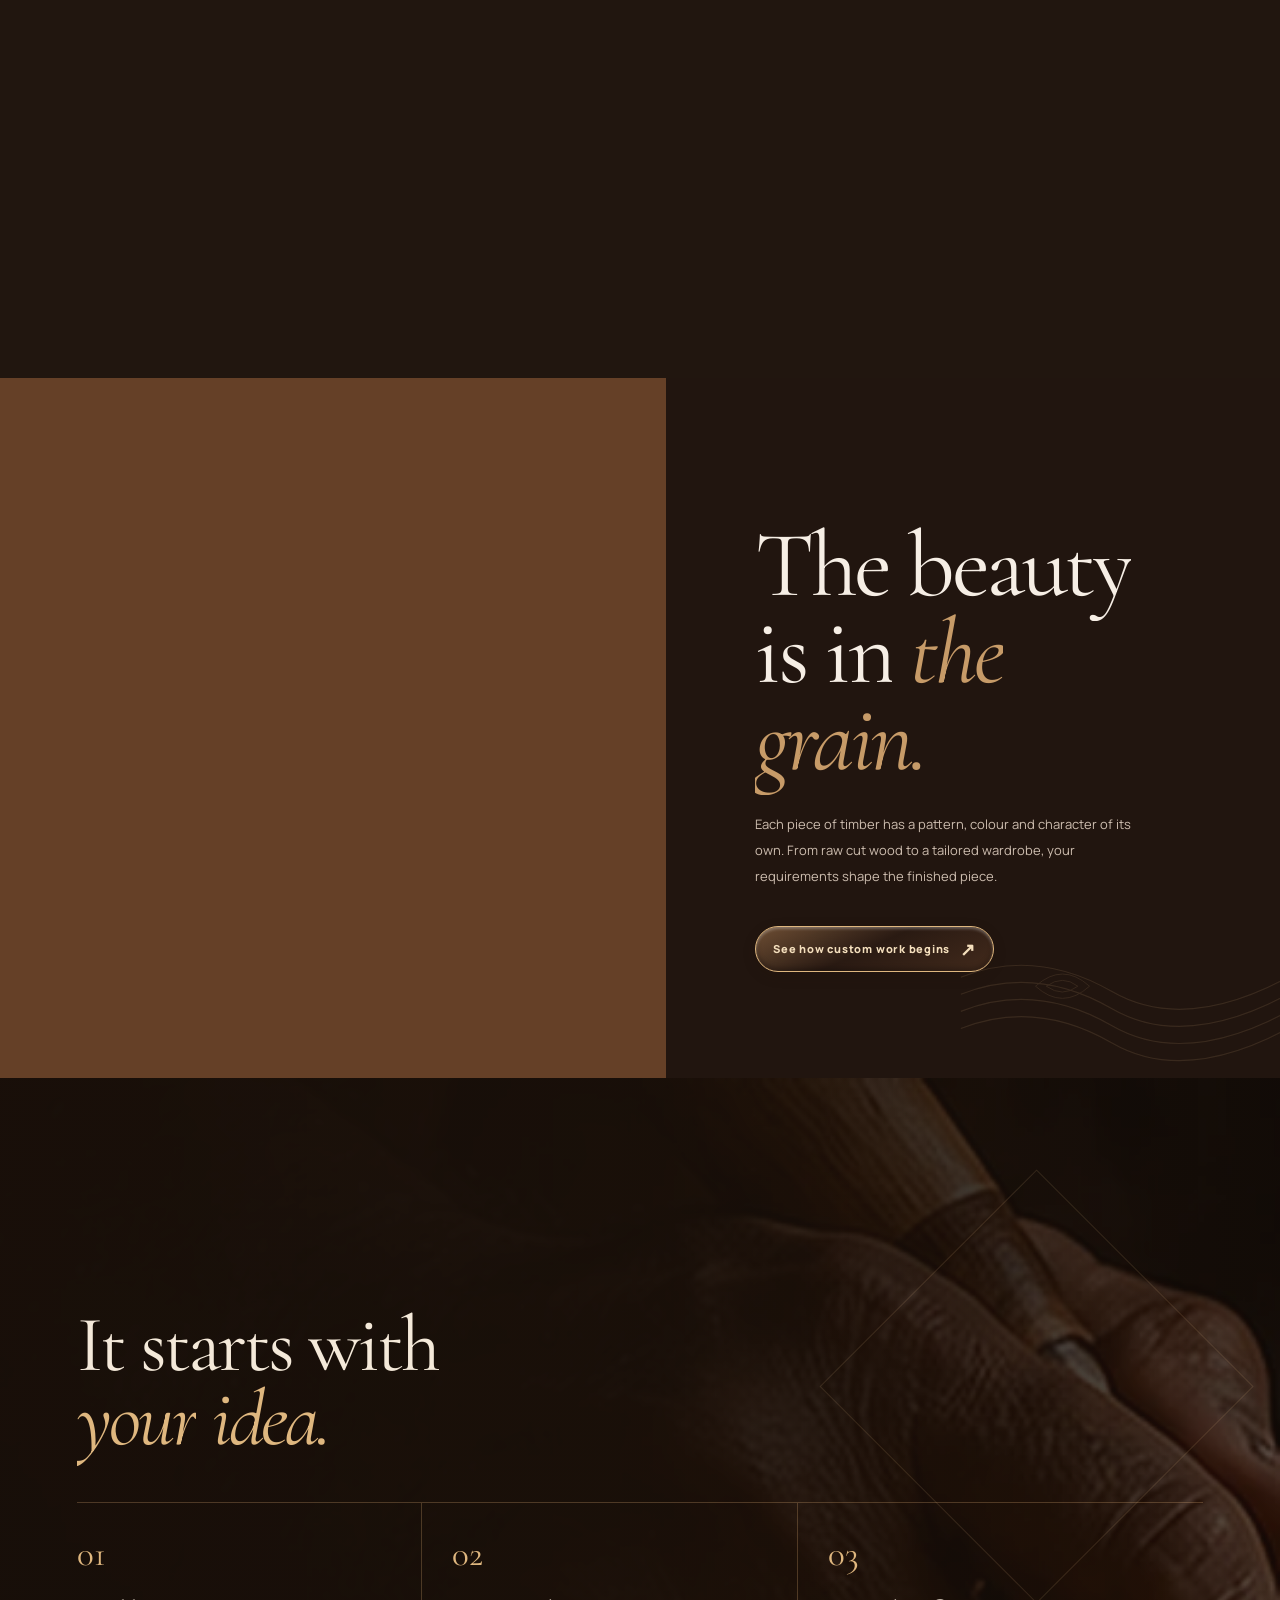
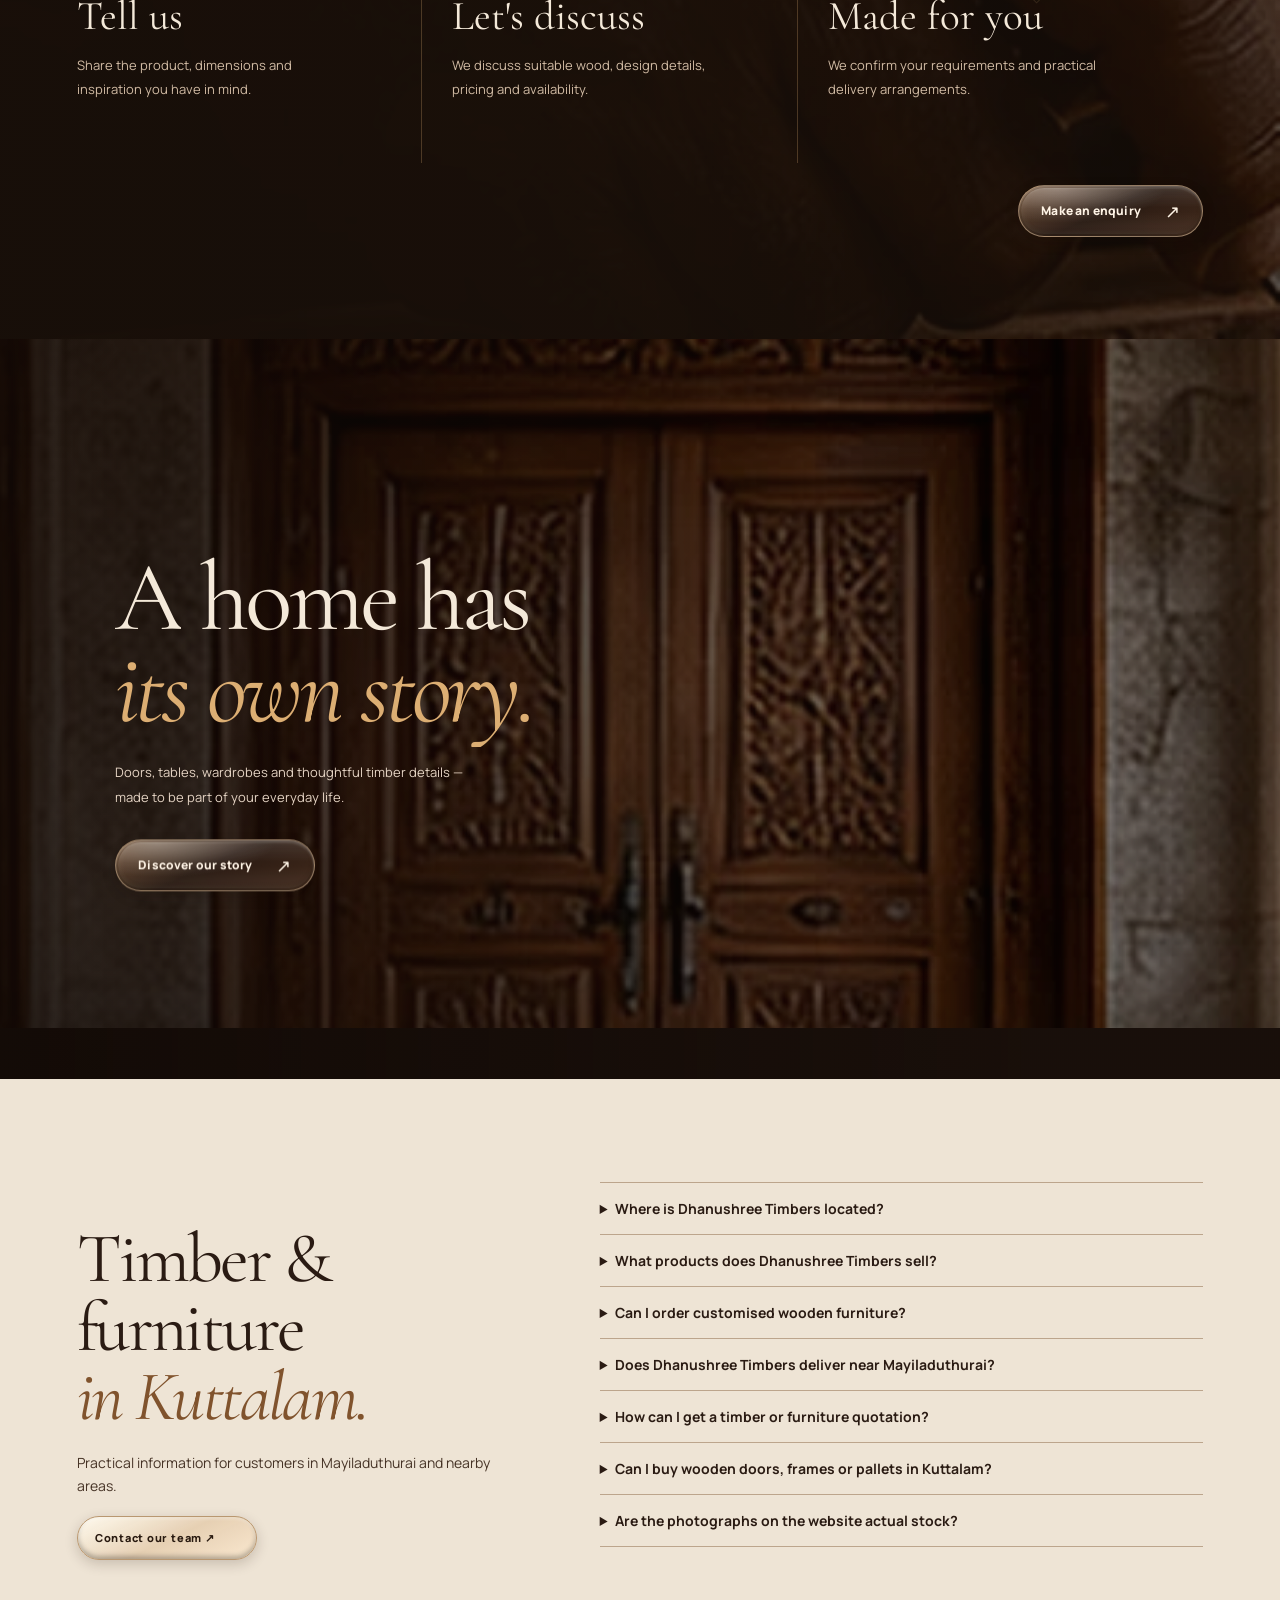
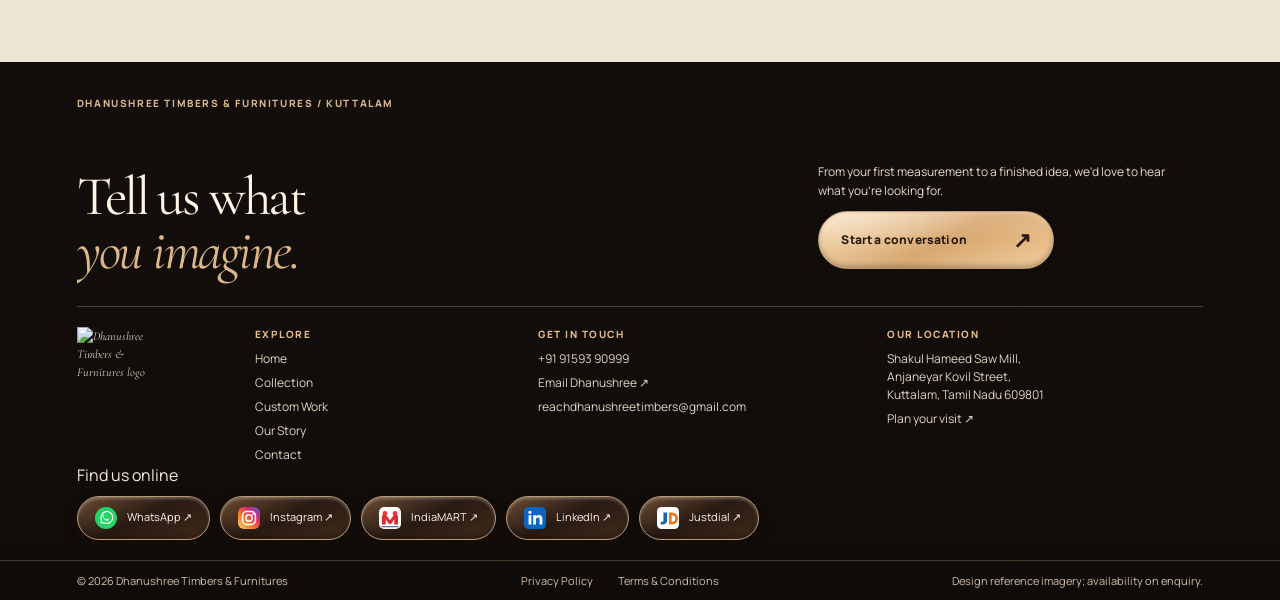
==== commit ae5f7175: "Wrap footer social buttons into compact dedicated responsive row" ====
--- a/index.html
+++ b/index.html
@@ -1,4 +1,4 @@
-<!doctype html><html lang="en-IN"><head><meta charset="utf-8"><meta name="viewport" content="width=device-width,initial-scale=1"><meta name="theme-color" content="#1b120e"><link rel="preload" as="image" href="assets/hero-room.webp" fetchpriority="high"><link rel="preconnect" href="https://fonts.googleapis.com"><link rel="preconnect" href="https://fonts.gstatic.com" crossorigin><link href="https://fonts.googleapis.com/css2?family=Cormorant+Garamond:ital,wght@0,400;0,500;0,600;1,400;1,500&amp;family=Manrope:wght@400;500;600;700;800&amp;display=swap" rel="stylesheet" media="print" onload="this.media='all'"><noscript><link href="https://fonts.googleapis.com/css2?family=Cormorant+Garamond:ital,wght@0,400;0,500;0,600;1,400;1,500&amp;family=Manrope:wght@400;500;600;700;800&amp;display=swap" rel="stylesheet"></noscript><link rel="stylesheet" href="assets/site.css"><script type="application/ld+json">{"@context":"https://schema.org","@type":"FurnitureStore","@id":"https://dhanushreetimbers.in/#business","name":"Dhanushree Timbers & Furnitures","alternateName":"Dhanushree Timbers","url":"https://dhanushreetimbers.in/","telephone":"+919159390999","email":"reachdhanushreetimbers@gmail.com","description":"Timber, cut wood, wooden pallets, doors, frames and customised furniture in Kuttalam, Mayiladuthurai district, Tamil Nadu. Product availability and quotations on enquiry.","address":{"@type":"PostalAddress","streetAddress":"Shakul Hameed Saw Mill, Anjaneyar Kovil Street","addressLocality":"Kuttalam","addressRegion":"Tamil Nadu","postalCode":"609801","addressCountry":"IN"},"geo":{"@type":"GeoCoordinates","latitude":11.0784645,"longitude":79.5608324},"hasMap":"https://www.google.com/maps/search/?api=1&query=11.0784645%2C79.5608324","areaServed":{"@type":"GeoCircle","geoMidpoint":{"@type":"GeoCoordinates","latitude":11.0784645,"longitude":79.5608324},"geoRadius":40000},"sameAs":["https://www.instagram.com/dhanushree_timbers/","https://www.indiamart.com/dhanusree-timbers/","https://www.linkedin.com/company/dhanushree-timbers-furnitures/about/","https://www.justdial.com/Mayiladuthurai/Dhanusree-Timbers-Malliyam/9999P4364-4364-230119051617-A9C5_BZDET"],"logo":"https://dhanushreetimbers.in/assets/dhanushree-icon.webp","hasOfferCatalog":{"@type":"OfferCatalog","@id":"https://dhanushreetimbers.in/store.html#catalogue","name":"Selected timber and furniture catalogue","url":"https://dhanushreetimbers.in/store.html#products","itemListElement":[{"@type":"Offer","itemOffered":{"@type":"Product","@id":"https://dhanushreetimbers.in/store.html#product-1","name":"Custom Wooden Beds"}},{"@type":"Offer","itemOffered":{"@type":"Product","@id":"https://dhanushreetimbers.in/store.html#product-2","name":"Dining Tables"}},{"@type":"Offer","itemOffered":{"@type":"Product","@id":"https://dhanushreetimbers.in/store.html#product-3","name":"Wardrobes"}},{"@type":"Offer","itemOffered":{"@type":"Product","@id":"https://dhanushreetimbers.in/store.html#product-4","name":"Wooden Doors"}},{"@type":"Offer","itemOffered":{"@type":"Product","@id":"https://dhanushreetimbers.in/store.html#product-5","name":"Door & Window Frames"}},{"@type":"Offer","itemOffered":{"@type":"Product","@id":"https://dhanushreetimbers.in/store.html#product-6","name":"Sofas & Seating"}},{"@type":"Offer","itemOffered":{"@type":"Product","@id":"https://dhanushreetimbers.in/store.html#product-7","name":"TV Units"}},{"@type":"Offer","itemOffered":{"@type":"Product","@id":"https://dhanushreetimbers.in/store.html#product-8","name":"Pooja Units"}},{"@type":"Offer","itemOffered":{"@type":"Product","@id":"https://dhanushreetimbers.in/store.html#product-9","name":"Study Tables"}},{"@type":"Offer","itemOffered":{"@type":"Product","@id":"https://dhanushreetimbers.in/store.html#product-10","name":"Office Desks"}},{"@type":"Offer","itemOffered":{"@type":"Product","@id":"https://dhanushreetimbers.in/store.html#product-11","name":"Bookshelves"}},{"@type":"Offer","itemOffered":{"@type":"Product","@id":"https://dhanushreetimbers.in/store.html#product-12","name":"Coffee Tables"}},{"@type":"Offer","itemOffered":{"@type":"Product","@id":"https://dhanushreetimbers.in/store.html#product-13","name":"Kitchen Cabinets"}},{"@type":"Offer","itemOffered":{"@type":"Product","@id":"https://dhanushreetimbers.in/store.html#product-14","name":"Dressing Tables"}},{"@type":"Offer","itemOffered":{"@type":"Product","@id":"https://dhanushreetimbers.in/store.html#product-15","name":"Wooden Swings"}},{"@type":"Offer","itemOffered":{"@type":"Product","@id":"https://dhanushreetimbers.in/store.html#product-16","name":"Garden Benches"}},{"@type":"Offer","itemOffered":{"@type":"Product","@id":"https://dhanushreetimbers.in/store.html#product-17","name":"Wall Panels"}},{"@type":"Offer","itemOffered":{"@type":"Product","@id":"https://dhanushreetimbers.in/store.html#product-18","name":"Wooden Pallets & Cut Timber"}}]}}</script><link rel="stylesheet" href="assets/figma-motion.css"><link rel="stylesheet" href="assets/cinematic-site.css"><link rel="stylesheet" href="assets/motion-studio.css"><link rel="stylesheet" href="assets/social-links.css"><link rel="stylesheet" href="assets/hero-video.css"><meta name="google-site-verification" content="Q-LAzvOOQiJmQ79rJ2hl6w4M0gMu4Rp3Z9xZTWZubl4"><script type="application/ld+json">{"@context":"https://schema.org","@type":"FAQPage","@id":"https://dhanushreetimbers.in/#faq","mainEntity":[{"@type":"Question","name":"Where is Dhanushree Timbers located?","acceptedAnswer":{"@type":"Answer","text":"We operate at Shakul Hameed Saw Mill, Anjaneyar Kovil Street, Kuttalam, Kuttalam Taluk, Mayiladuthurai District, Tamil Nadu 609801, India."}},{"@type":"Question","name":"What products does Dhanushree Timbers sell?","acceptedAnswer":{"@type":"Answer","text":"We offer timber, cut wooden pieces, wooden pallets, doors, door and window frames, and furniture including beds, dining tables, wardrobes, cabinets and more. Availability is confirmed on enquiry."}},{"@type":"Question","name":"Can I order customised wooden furniture?","acceptedAnswer":{"@type":"Answer","text":"Yes. Share your preferred dimensions, design, timber and finish. We discuss suitability, pricing and timelines before confirming an order."}},{"@type":"Question","name":"Does Dhanushree Timbers deliver near Mayiladuthurai?","acceptedAnswer":{"@type":"Answer","text":"Local delivery is available within approximately 40 km of Kuttalam. Delivery farther away may be possible depending on availability and charges. Contact us with your PIN code."}},{"@type":"Question","name":"How can I get a timber or furniture quotation?","acceptedAnswer":{"@type":"Answer","text":"Call or WhatsApp +91 91593 90999, email reachdhanushreetimbers@gmail.com, or use the custom work enquiry form. Share the product, quantity and dimensions you need."}},{"@type":"Question","name":"Can I buy wooden doors, frames or pallets in Kuttalam?","acceptedAnswer":{"@type":"Answer","text":"Yes, we accept enquiries for wooden doors, door and window frames, wooden pallets and cut timber. Confirm specifications, quantity and availability with our team."}},{"@type":"Question","name":"Are the photographs on the website actual stock?","acceptedAnswer":{"@type":"Answer","text":"The website photographs are design references and marketing illustrations, not verified current stock or completed Dhanushree work. Ask us about the actual product before ordering."}}]}</script><title>Dhanushree Timbers | Timber &amp; Furniture in Kuttalam, Mayiladuthurai</title>
+<!doctype html><html lang="en-IN"><head><meta charset="utf-8"><meta name="viewport" content="width=device-width,initial-scale=1"><meta name="theme-color" content="#1b120e"><link rel="preload" as="image" href="assets/hero-room.webp" fetchpriority="high"><link rel="preconnect" href="https://fonts.googleapis.com"><link rel="preconnect" href="https://fonts.gstatic.com" crossorigin><link href="https://fonts.googleapis.com/css2?family=Cormorant+Garamond:ital,wght@0,400;0,500;0,600;1,400;1,500&amp;family=Manrope:wght@400;500;600;700;800&amp;display=swap" rel="stylesheet" media="print" onload="this.media='all'"><noscript><link href="https://fonts.googleapis.com/css2?family=Cormorant+Garamond:ital,wght@0,400;0,500;0,600;1,400;1,500&amp;family=Manrope:wght@400;500;600;700;800&amp;display=swap" rel="stylesheet"></noscript><link rel="stylesheet" href="assets/site.css"><script type="application/ld+json">{"@context":"https://schema.org","@type":"FurnitureStore","@id":"https://dhanushreetimbers.in/#business","name":"Dhanushree Timbers & Furnitures","alternateName":"Dhanushree Timbers","url":"https://dhanushreetimbers.in/","telephone":"+919159390999","email":"reachdhanushreetimbers@gmail.com","description":"Timber, cut wood, wooden pallets, doors, frames and customised furniture in Kuttalam, Mayiladuthurai district, Tamil Nadu. Product availability and quotations on enquiry.","address":{"@type":"PostalAddress","streetAddress":"Shakul Hameed Saw Mill, Anjaneyar Kovil Street","addressLocality":"Kuttalam","addressRegion":"Tamil Nadu","postalCode":"609801","addressCountry":"IN"},"geo":{"@type":"GeoCoordinates","latitude":11.0784645,"longitude":79.5608324},"hasMap":"https://www.google.com/maps/search/?api=1&query=11.0784645%2C79.5608324","areaServed":{"@type":"GeoCircle","geoMidpoint":{"@type":"GeoCoordinates","latitude":11.0784645,"longitude":79.5608324},"geoRadius":40000},"sameAs":["https://www.instagram.com/dhanushree_timbers/","https://www.indiamart.com/dhanusree-timbers/","https://www.linkedin.com/company/dhanushree-timbers-furnitures/about/","https://www.justdial.com/Mayiladuthurai/Dhanusree-Timbers-Malliyam/9999P4364-4364-230119051617-A9C5_BZDET"],"logo":"https://dhanushreetimbers.in/assets/dhanushree-icon.webp","hasOfferCatalog":{"@type":"OfferCatalog","@id":"https://dhanushreetimbers.in/store.html#catalogue","name":"Selected timber and furniture catalogue","url":"https://dhanushreetimbers.in/store.html#products","itemListElement":[{"@type":"Offer","itemOffered":{"@type":"Product","@id":"https://dhanushreetimbers.in/store.html#product-1","name":"Custom Wooden Beds"}},{"@type":"Offer","itemOffered":{"@type":"Product","@id":"https://dhanushreetimbers.in/store.html#product-2","name":"Dining Tables"}},{"@type":"Offer","itemOffered":{"@type":"Product","@id":"https://dhanushreetimbers.in/store.html#product-3","name":"Wardrobes"}},{"@type":"Offer","itemOffered":{"@type":"Product","@id":"https://dhanushreetimbers.in/store.html#product-4","name":"Wooden Doors"}},{"@type":"Offer","itemOffered":{"@type":"Product","@id":"https://dhanushreetimbers.in/store.html#product-5","name":"Door & Window Frames"}},{"@type":"Offer","itemOffered":{"@type":"Product","@id":"https://dhanushreetimbers.in/store.html#product-6","name":"Sofas & Seating"}},{"@type":"Offer","itemOffered":{"@type":"Product","@id":"https://dhanushreetimbers.in/store.html#product-7","name":"TV Units"}},{"@type":"Offer","itemOffered":{"@type":"Product","@id":"https://dhanushreetimbers.in/store.html#product-8","name":"Pooja Units"}},{"@type":"Offer","itemOffered":{"@type":"Product","@id":"https://dhanushreetimbers.in/store.html#product-9","name":"Study Tables"}},{"@type":"Offer","itemOffered":{"@type":"Product","@id":"https://dhanushreetimbers.in/store.html#product-10","name":"Office Desks"}},{"@type":"Offer","itemOffered":{"@type":"Product","@id":"https://dhanushreetimbers.in/store.html#product-11","name":"Bookshelves"}},{"@type":"Offer","itemOffered":{"@type":"Product","@id":"https://dhanushreetimbers.in/store.html#product-12","name":"Coffee Tables"}},{"@type":"Offer","itemOffered":{"@type":"Product","@id":"https://dhanushreetimbers.in/store.html#product-13","name":"Kitchen Cabinets"}},{"@type":"Offer","itemOffered":{"@type":"Product","@id":"https://dhanushreetimbers.in/store.html#product-14","name":"Dressing Tables"}},{"@type":"Offer","itemOffered":{"@type":"Product","@id":"https://dhanushreetimbers.in/store.html#product-15","name":"Wooden Swings"}},{"@type":"Offer","itemOffered":{"@type":"Product","@id":"https://dhanushreetimbers.in/store.html#product-16","name":"Garden Benches"}},{"@type":"Offer","itemOffered":{"@type":"Product","@id":"https://dhanushreetimbers.in/store.html#product-17","name":"Wall Panels"}},{"@type":"Offer","itemOffered":{"@type":"Product","@id":"https://dhanushreetimbers.in/store.html#product-18","name":"Wooden Pallets & Cut Timber"}}]}}</script><link rel="stylesheet" href="assets/figma-motion.css"><link rel="stylesheet" href="assets/cinematic-site.css"><link rel="stylesheet" href="assets/motion-studio.css"><link rel="stylesheet" href="assets/social-links.css?v=20261124g"><link rel="stylesheet" href="assets/hero-video.css"><meta name="google-site-verification" content="Q-LAzvOOQiJmQ79rJ2hl6w4M0gMu4Rp3Z9xZTWZubl4"><script type="application/ld+json">{"@context":"https://schema.org","@type":"FAQPage","@id":"https://dhanushreetimbers.in/#faq","mainEntity":[{"@type":"Question","name":"Where is Dhanushree Timbers located?","acceptedAnswer":{"@type":"Answer","text":"We operate at Shakul Hameed Saw Mill, Anjaneyar Kovil Street, Kuttalam, Kuttalam Taluk, Mayiladuthurai District, Tamil Nadu 609801, India."}},{"@type":"Question","name":"What products does Dhanushree Timbers sell?","acceptedAnswer":{"@type":"Answer","text":"We offer timber, cut wooden pieces, wooden pallets, doors, door and window frames, and furniture including beds, dining tables, wardrobes, cabinets and more. Availability is confirmed on enquiry."}},{"@type":"Question","name":"Can I order customised wooden furniture?","acceptedAnswer":{"@type":"Answer","text":"Yes. Share your preferred dimensions, design, timber and finish. We discuss suitability, pricing and timelines before confirming an order."}},{"@type":"Question","name":"Does Dhanushree Timbers deliver near Mayiladuthurai?","acceptedAnswer":{"@type":"Answer","text":"Local delivery is available within approximately 40 km of Kuttalam. Delivery farther away may be possible depending on availability and charges. Contact us with your PIN code."}},{"@type":"Question","name":"How can I get a timber or furniture quotation?","acceptedAnswer":{"@type":"Answer","text":"Call or WhatsApp +91 91593 90999, email reachdhanushreetimbers@gmail.com, or use the custom work enquiry form. Share the product, quantity and dimensions you need."}},{"@type":"Question","name":"Can I buy wooden doors, frames or pallets in Kuttalam?","acceptedAnswer":{"@type":"Answer","text":"Yes, we accept enquiries for wooden doors, door and window frames, wooden pallets and cut timber. Confirm specifications, quantity and availability with our team."}},{"@type":"Question","name":"Are the photographs on the website actual stock?","acceptedAnswer":{"@type":"Answer","text":"The website photographs are design references and marketing illustrations, not verified current stock or completed Dhanushree work. Ask us about the actual product before ordering."}}]}</script><title>Dhanushree Timbers | Timber &amp; Furniture in Kuttalam, Mayiladuthurai</title>
 <meta name="description" content="Buy timber, cut wood, wooden pallets, doors, frames and customised furniture in Kuttalam, Mayiladuthurai. Contact Dhanushree Timbers for a quotation.">
 <meta name="robots" content="index, follow, max-image-preview:large">
 <link rel="icon" type="image/png" sizes="32x32" href="/assets/favicon-32.png?v=2">
@@ -54,4 +54,4 @@
     </div>
     <p class="fm-story-scroll-hint" aria-hidden="true">SCROLL TO FOLLOW THE MATERIAL</p>
   </div>
-</section><section class="craft-section" id="craft"><div class="craft-visual parallax-wrap"><img class="parallax-img" src="https://images.pexels.com/photos/36299688/pexels-photo-36299688.jpeg?auto=compress&amp;cs=tinysrgb&amp;w=1400" alt="Close-up photograph of natural timber showing flowing wood-grain patterns" loading="lazy"></div><div class="craft-copy"><div data-reveal><h2>The beauty<br>is in <em>the grain.</em></h2><p>Each piece of timber has a pattern, colour and character of its own. From raw cut wood to a tailored wardrobe, your requirements shape the finished piece.</p><a class="under-link light" href="custom-work.html">See how custom work begins <span>↗</span></a></div><div class="grain-graphic" aria-hidden="true"><svg viewBox="0 0 400 160" fill="none"><path d="M12 48Q95 15 180 64T390 40M12 67Q95 34 180 83T390 59M12 86Q95 53 180 102T390 78M12 105Q95 72 180 121T390 97" stroke="currentColor" stroke-width="1.3"/><path d="M95 58q30 -27 60 0q-30 27 -60 0Zm12 0q18 -13 35 0q-17 13 -35 0Z" stroke="currentColor" stroke-width="1"/></svg></div></div></section><section class="process-section section-pad"><div class="section-topline"><span>03 — A PERSONAL PROCESS</span><span>YOUR IDEAS, OUR MATERIALS</span></div><div class="process-head" data-reveal><p class="eyebrow dark">Made to order</p><h2>It starts with<br><em>your idea.</em></h2></div><div class="process-grid"><div class="process-step" data-reveal><b>01</b><h3>Tell us</h3><p>Share the product, dimensions and inspiration you have in mind.</p></div><div class="process-step" data-reveal><b>02</b><h3>Let's discuss</h3><p>We discuss suitable wood, design details, pricing and availability.</p></div><div class="process-step" data-reveal><b>03</b><h3>Made for you</h3><p>We confirm your requirements and practical delivery arrangements.</p></div></div><div class="process-action"><a href="custom-work.html" class="btn-dark" data-magnetic>Make an enquiry <span>↗</span></a></div></section><section class="end-feature story-film"><div class="end-image parallax-wrap"><video class="story-film-video" muted loop playsinline preload="none" aria-hidden="true" data-src="assets/Furniture_Showcase.mp4"></video><img class="parallax-img" src="https://images.pexels.com/photos/10099331/pexels-photo-10099331.jpeg?auto=compress&cs=tinysrgb&w=1400" loading="lazy" alt="Illustrative carved wooden door and timber framing"></div><div class="end-content"><h2>A home has<br><em>its own story.</em></h2><p>Doors, tables, wardrobes and thoughtful timber details — made to be part of your everyday life.</p><a href="our-story.html" class="btn-outline">Discover our story <span>↗</span></a></div></section><section class="local-faq section-pad" id="faq" aria-labelledby="local-faq-title"><div class="local-faq-inner"><div><span class="eyebrow dark">Your questions, answered</span><h2 id="local-faq-title">Timber &amp; furniture<br><em>in Kuttalam.</em></h2><p>Practical information for customers in Mayiladuthurai and nearby areas.</p><a class="under-link" href="contact.html">Contact our team ↗</a></div><div><details><summary>Where is Dhanushree Timbers located?</summary><p>We operate at Shakul Hameed Saw Mill, Anjaneyar Kovil Street, Kuttalam, Kuttalam Taluk, Mayiladuthurai District, Tamil Nadu 609801, India.</p></details><details><summary>What products does Dhanushree Timbers sell?</summary><p>We offer timber, cut wooden pieces, wooden pallets, doors, door and window frames, and furniture including beds, dining tables, wardrobes, cabinets and more. Availability is confirmed on enquiry.</p></details><details><summary>Can I order customised wooden furniture?</summary><p>Yes. Share your preferred dimensions, design, timber and finish. We discuss suitability, pricing and timelines before confirming an order.</p></details><details><summary>Does Dhanushree Timbers deliver near Mayiladuthurai?</summary><p>Local delivery is available within approximately 40 km of Kuttalam. Delivery farther away may be possible depending on availability and charges. Contact us with your PIN code.</p></details><details><summary>How can I get a timber or furniture quotation?</summary><p>Call or WhatsApp +91 91593 90999, email reachdhanushreetimbers@gmail.com, or use the custom work enquiry form. Share the product, quantity and dimensions you need.</p></details><details><summary>Can I buy wooden doors, frames or pallets in Kuttalam?</summary><p>Yes, we accept enquiries for wooden doors, door and window frames, wooden pallets and cut timber. Confirm specifications, quantity and availability with our team.</p></details><details><summary>Are the photographs on the website actual stock?</summary><p>The website photographs are design references and marketing illustrations, not verified current stock or completed Dhanushree work. Ask us about the actual product before ordering.</p></details></div></div></section></main><footer class="footer"><div class="footer-grain"></div><div class="footer-main"><p class="eyebrow">Dhanushree Timbers & Furnitures <span> / </span> Kuttalam</p><div class="footer-flex"><h2>Tell us what<br><em>you imagine.</em></h2><div class="footer-side"><p>From your first measurement to a finished idea, we'd love to hear what you're looking for.</p><a href="https://wa.me/919159390999?text=Hello%20Dhanushree%20Timbers%2C%20I%20would%20like%20to%20enquire%20about%20your%20products." class="round-cta" target="_blank" rel="noopener noreferrer">Start a conversation <span>↗</span></a></div></div><div class="footer-columns"><div class="footer-brand"><a class="footer-logo" href="index.html" aria-label="Dhanushree Timbers &amp; Furnitures home"><img src="https://dhanushreetimbers.in/assets/dhanushree-icon.webp" alt="Dhanushree Timbers &amp; Furnitures logo" width="76" height="76" loading="lazy"></a></div><div><span class="mini-head">Explore</span><a href="index.html">Home</a><a href="store.html">Collection</a><a href="custom-work.html">Custom Work</a><a href="our-story.html">Our Story</a><a href="contact.html">Contact</a></div><div><span class="mini-head">Get in touch</span><a href="tel:+919159390999">+91 91593 90999</a><a href="https://mail.google.com/mail/?view=cm&amp;fs=1&amp;to=reachdhanushreetimbers%40gmail.com" target="_blank" rel="noopener noreferrer">Email Dhanushree ↗</a><a href="mailto:reachdhanushreetimbers@gmail.com" class="footer-email-address">reachdhanushreetimbers@gmail.com</a><a class="platform-link" href="https://wa.me/919159390999" target="_blank" rel="noopener noreferrer"><img class="platform-icon platform-icon--whatsapp" src="assets/whatsapp-icon.svg" alt="" aria-hidden="true" width="22" height="22">WhatsApp ↗</a><a class="platform-link" href="https://instagram.com/dhanushree_timbers" target="_blank" rel="noopener noreferrer"><img class="platform-icon platform-icon--instagram" src="assets/instagram-icon.svg" alt="" aria-hidden="true" width="22" height="22">Instagram ↗</a><a class="platform-link" href="https://www.indiamart.com/dhanusree-timbers/" target="_blank" rel="noopener noreferrer"><img class="platform-icon platform-icon--indiamart" src="assets/indiamart-icon.svg" alt="" aria-hidden="true" width="22" height="22">IndiaMART ↗</a><a class="platform-link" href="https://www.linkedin.com/company/dhanushree-timbers-furnitures/about/" target="_blank" rel="noopener noreferrer"><img class="platform-icon platform-icon--linkedin" src="assets/linkedin-icon.svg" alt="" aria-hidden="true" width="22" height="22" loading="lazy">LinkedIn ↗</a><a class="platform-link" href="https://www.justdial.com/Mayiladuthurai/Dhanusree-Timbers-Malliyam/9999P4364-4364-230119051617-A9C5_BZDET" target="_blank" rel="noopener noreferrer"><img class="platform-icon platform-icon--justdial" src="assets/justdial-icon.svg" alt="" aria-hidden="true" width="22" height="22" loading="lazy">Justdial ↗</a></div><div><span class="mini-head">Our location</span><p>Shakul Hameed Saw Mill,<br>Anjaneyar Kovil Street,<br>Kuttalam, Tamil Nadu 609801</p><a href="contact.html#visit">Plan your visit ↗</a></div></div></div><div class="footer-bottom"><span>© <span data-year>2026</span> Dhanushree Timbers & Furnitures</span><div><a href="privacy-policy.html">Privacy Policy</a><a href="terms-and-conditions.html">Terms & Conditions</a></div><span>Design reference imagery; availability on enquiry.</span></div></footer><script defer src="assets/site.js"></script><script defer src="assets/figma-motion.js"></script><script src="assets/cinematic-site.js" defer></script><script src="assets/motion-studio.js" defer></script><script defer src="assets/hero-video.js?v=20261124f"></script><script type="module" src="assets/framer-motion.js?v=20261124f"></script></body></html>+</section><section class="craft-section" id="craft"><div class="craft-visual parallax-wrap"><img class="parallax-img" src="https://images.pexels.com/photos/36299688/pexels-photo-36299688.jpeg?auto=compress&amp;cs=tinysrgb&amp;w=1400" alt="Close-up photograph of natural timber showing flowing wood-grain patterns" loading="lazy"></div><div class="craft-copy"><div data-reveal><h2>The beauty<br>is in <em>the grain.</em></h2><p>Each piece of timber has a pattern, colour and character of its own. From raw cut wood to a tailored wardrobe, your requirements shape the finished piece.</p><a class="under-link light" href="custom-work.html">See how custom work begins <span>↗</span></a></div><div class="grain-graphic" aria-hidden="true"><svg viewBox="0 0 400 160" fill="none"><path d="M12 48Q95 15 180 64T390 40M12 67Q95 34 180 83T390 59M12 86Q95 53 180 102T390 78M12 105Q95 72 180 121T390 97" stroke="currentColor" stroke-width="1.3"/><path d="M95 58q30 -27 60 0q-30 27 -60 0Zm12 0q18 -13 35 0q-17 13 -35 0Z" stroke="currentColor" stroke-width="1"/></svg></div></div></section><section class="process-section section-pad"><div class="section-topline"><span>03 — A PERSONAL PROCESS</span><span>YOUR IDEAS, OUR MATERIALS</span></div><div class="process-head" data-reveal><p class="eyebrow dark">Made to order</p><h2>It starts with<br><em>your idea.</em></h2></div><div class="process-grid"><div class="process-step" data-reveal><b>01</b><h3>Tell us</h3><p>Share the product, dimensions and inspiration you have in mind.</p></div><div class="process-step" data-reveal><b>02</b><h3>Let's discuss</h3><p>We discuss suitable wood, design details, pricing and availability.</p></div><div class="process-step" data-reveal><b>03</b><h3>Made for you</h3><p>We confirm your requirements and practical delivery arrangements.</p></div></div><div class="process-action"><a href="custom-work.html" class="btn-dark" data-magnetic>Make an enquiry <span>↗</span></a></div></section><section class="end-feature story-film"><div class="end-image parallax-wrap"><video class="story-film-video" muted loop playsinline preload="none" aria-hidden="true" data-src="assets/Furniture_Showcase.mp4"></video><img class="parallax-img" src="https://images.pexels.com/photos/10099331/pexels-photo-10099331.jpeg?auto=compress&cs=tinysrgb&w=1400" loading="lazy" alt="Illustrative carved wooden door and timber framing"></div><div class="end-content"><h2>A home has<br><em>its own story.</em></h2><p>Doors, tables, wardrobes and thoughtful timber details — made to be part of your everyday life.</p><a href="our-story.html" class="btn-outline">Discover our story <span>↗</span></a></div></section><section class="local-faq section-pad" id="faq" aria-labelledby="local-faq-title"><div class="local-faq-inner"><div><span class="eyebrow dark">Your questions, answered</span><h2 id="local-faq-title">Timber &amp; furniture<br><em>in Kuttalam.</em></h2><p>Practical information for customers in Mayiladuthurai and nearby areas.</p><a class="under-link" href="contact.html">Contact our team ↗</a></div><div><details><summary>Where is Dhanushree Timbers located?</summary><p>We operate at Shakul Hameed Saw Mill, Anjaneyar Kovil Street, Kuttalam, Kuttalam Taluk, Mayiladuthurai District, Tamil Nadu 609801, India.</p></details><details><summary>What products does Dhanushree Timbers sell?</summary><p>We offer timber, cut wooden pieces, wooden pallets, doors, door and window frames, and furniture including beds, dining tables, wardrobes, cabinets and more. Availability is confirmed on enquiry.</p></details><details><summary>Can I order customised wooden furniture?</summary><p>Yes. Share your preferred dimensions, design, timber and finish. We discuss suitability, pricing and timelines before confirming an order.</p></details><details><summary>Does Dhanushree Timbers deliver near Mayiladuthurai?</summary><p>Local delivery is available within approximately 40 km of Kuttalam. Delivery farther away may be possible depending on availability and charges. Contact us with your PIN code.</p></details><details><summary>How can I get a timber or furniture quotation?</summary><p>Call or WhatsApp +91 91593 90999, email reachdhanushreetimbers@gmail.com, or use the custom work enquiry form. Share the product, quantity and dimensions you need.</p></details><details><summary>Can I buy wooden doors, frames or pallets in Kuttalam?</summary><p>Yes, we accept enquiries for wooden doors, door and window frames, wooden pallets and cut timber. Confirm specifications, quantity and availability with our team.</p></details><details><summary>Are the photographs on the website actual stock?</summary><p>The website photographs are design references and marketing illustrations, not verified current stock or completed Dhanushree work. Ask us about the actual product before ordering.</p></details></div></div></section></main><footer class="footer"><div class="footer-grain"></div><div class="footer-main"><p class="eyebrow">Dhanushree Timbers & Furnitures <span> / </span> Kuttalam</p><div class="footer-flex"><h2>Tell us what<br><em>you imagine.</em></h2><div class="footer-side"><p>From your first measurement to a finished idea, we'd love to hear what you're looking for.</p><a href="https://wa.me/919159390999?text=Hello%20Dhanushree%20Timbers%2C%20I%20would%20like%20to%20enquire%20about%20your%20products." class="round-cta" target="_blank" rel="noopener noreferrer">Start a conversation <span>↗</span></a></div></div><div class="footer-columns"><div class="footer-brand"><a class="footer-logo" href="index.html" aria-label="Dhanushree Timbers &amp; Furnitures home"><img src="https://dhanushreetimbers.in/assets/dhanushree-icon.webp" alt="Dhanushree Timbers &amp; Furnitures logo" width="76" height="76" loading="lazy"></a></div><div><span class="mini-head">Explore</span><a href="index.html">Home</a><a href="store.html">Collection</a><a href="custom-work.html">Custom Work</a><a href="our-story.html">Our Story</a><a href="contact.html">Contact</a></div><div><span class="mini-head">Get in touch</span><a href="tel:+919159390999">+91 91593 90999</a><a href="https://mail.google.com/mail/?view=cm&amp;fs=1&amp;to=reachdhanushreetimbers%40gmail.com" target="_blank" rel="noopener noreferrer">Email Dhanushree ↗</a><a href="mailto:reachdhanushreetimbers@gmail.com" class="footer-email-address">reachdhanushreetimbers@gmail.com</a></div><div><span class="mini-head">Our location</span><p>Shakul Hameed Saw Mill,<br>Anjaneyar Kovil Street,<br>Kuttalam, Tamil Nadu 609801</p><a href="contact.html#visit">Plan your visit ↗</a></div></div><div class="footer-socials"><span class="mini-head">Find us online</span><a class="platform-link" href="https://wa.me/919159390999" target="_blank" rel="noopener noreferrer"><img class="platform-icon platform-icon--whatsapp" src="assets/whatsapp-icon.svg" alt="" aria-hidden="true" width="22" height="22">WhatsApp ↗</a><a class="platform-link" href="https://instagram.com/dhanushree_timbers" target="_blank" rel="noopener noreferrer"><img class="platform-icon platform-icon--instagram" src="assets/instagram-icon.svg" alt="" aria-hidden="true" width="22" height="22">Instagram ↗</a><a class="platform-link" href="https://www.indiamart.com/dhanusree-timbers/" target="_blank" rel="noopener noreferrer"><img class="platform-icon platform-icon--indiamart" src="assets/indiamart-icon.svg" alt="" aria-hidden="true" width="22" height="22">IndiaMART ↗</a><a class="platform-link" href="https://www.linkedin.com/company/dhanushree-timbers-furnitures/about/" target="_blank" rel="noopener noreferrer"><img class="platform-icon platform-icon--linkedin" src="assets/linkedin-icon.svg" alt="" aria-hidden="true" width="22" height="22" loading="lazy">LinkedIn ↗</a><a class="platform-link" href="https://www.justdial.com/Mayiladuthurai/Dhanusree-Timbers-Malliyam/9999P4364-4364-230119051617-A9C5_BZDET" target="_blank" rel="noopener noreferrer"><img class="platform-icon platform-icon--justdial" src="assets/justdial-icon.svg" alt="" aria-hidden="true" width="22" height="22" loading="lazy">Justdial ↗</a></div></div><div class="footer-bottom"><span>© <span data-year>2026</span> Dhanushree Timbers & Furnitures</span><div><a href="privacy-policy.html">Privacy Policy</a><a href="terms-and-conditions.html">Terms & Conditions</a></div><span>Design reference imagery; availability on enquiry.</span></div></footer><script defer src="assets/site.js"></script><script defer src="assets/figma-motion.js"></script><script src="assets/cinematic-site.js" defer></script><script src="assets/motion-studio.js" defer></script><script defer src="assets/hero-video.js?v=20261124f"></script><script type="module" src="assets/framer-motion.js?v=20261124f"></script></body></html>
--- a/assets/social-links.css
+++ b/assets/social-links.css
@@ -10,3 +10,10 @@
 .footer-columns .platform-icon{width:21px;height:21px;min-width:21px}
 .platform-link:focus-visible{outline:2px solid #E5BA80;outline-offset:4px}
 @media(prefers-reduced-motion:reduce){.platform-icon{transition:none}.platform-link:is(:hover,:focus-visible) .platform-icon{transform:none}}
+
+/* Keep social actions in a compact, wrapping footer row instead of stretching a contact column. */
+.footer .footer-socials{grid-column:1/-1!important;display:flex!important;flex-direction:row!important;flex-wrap:wrap;align-items:center!important;gap:8px 10px!important;min-width:0;max-width:100%}
+.footer .footer-socials .mini-head{flex:0 0 100%;margin:0 0 2px}
+.footer .footer-socials .platform-link{flex:0 1 auto;width:auto;max-width:100%;min-width:0;white-space:normal;overflow-wrap:anywhere;margin:0;transform:none}
+.footer .footer-columns>div{min-width:0}.footer .footer-email-address{max-width:100%;overflow-wrap:anywhere;white-space:normal}
+@media(max-width:540px){.footer .footer-socials{gap:6px!important}.footer .footer-socials .platform-link{padding:6px 9px;min-height:38px;font-size:11px}}
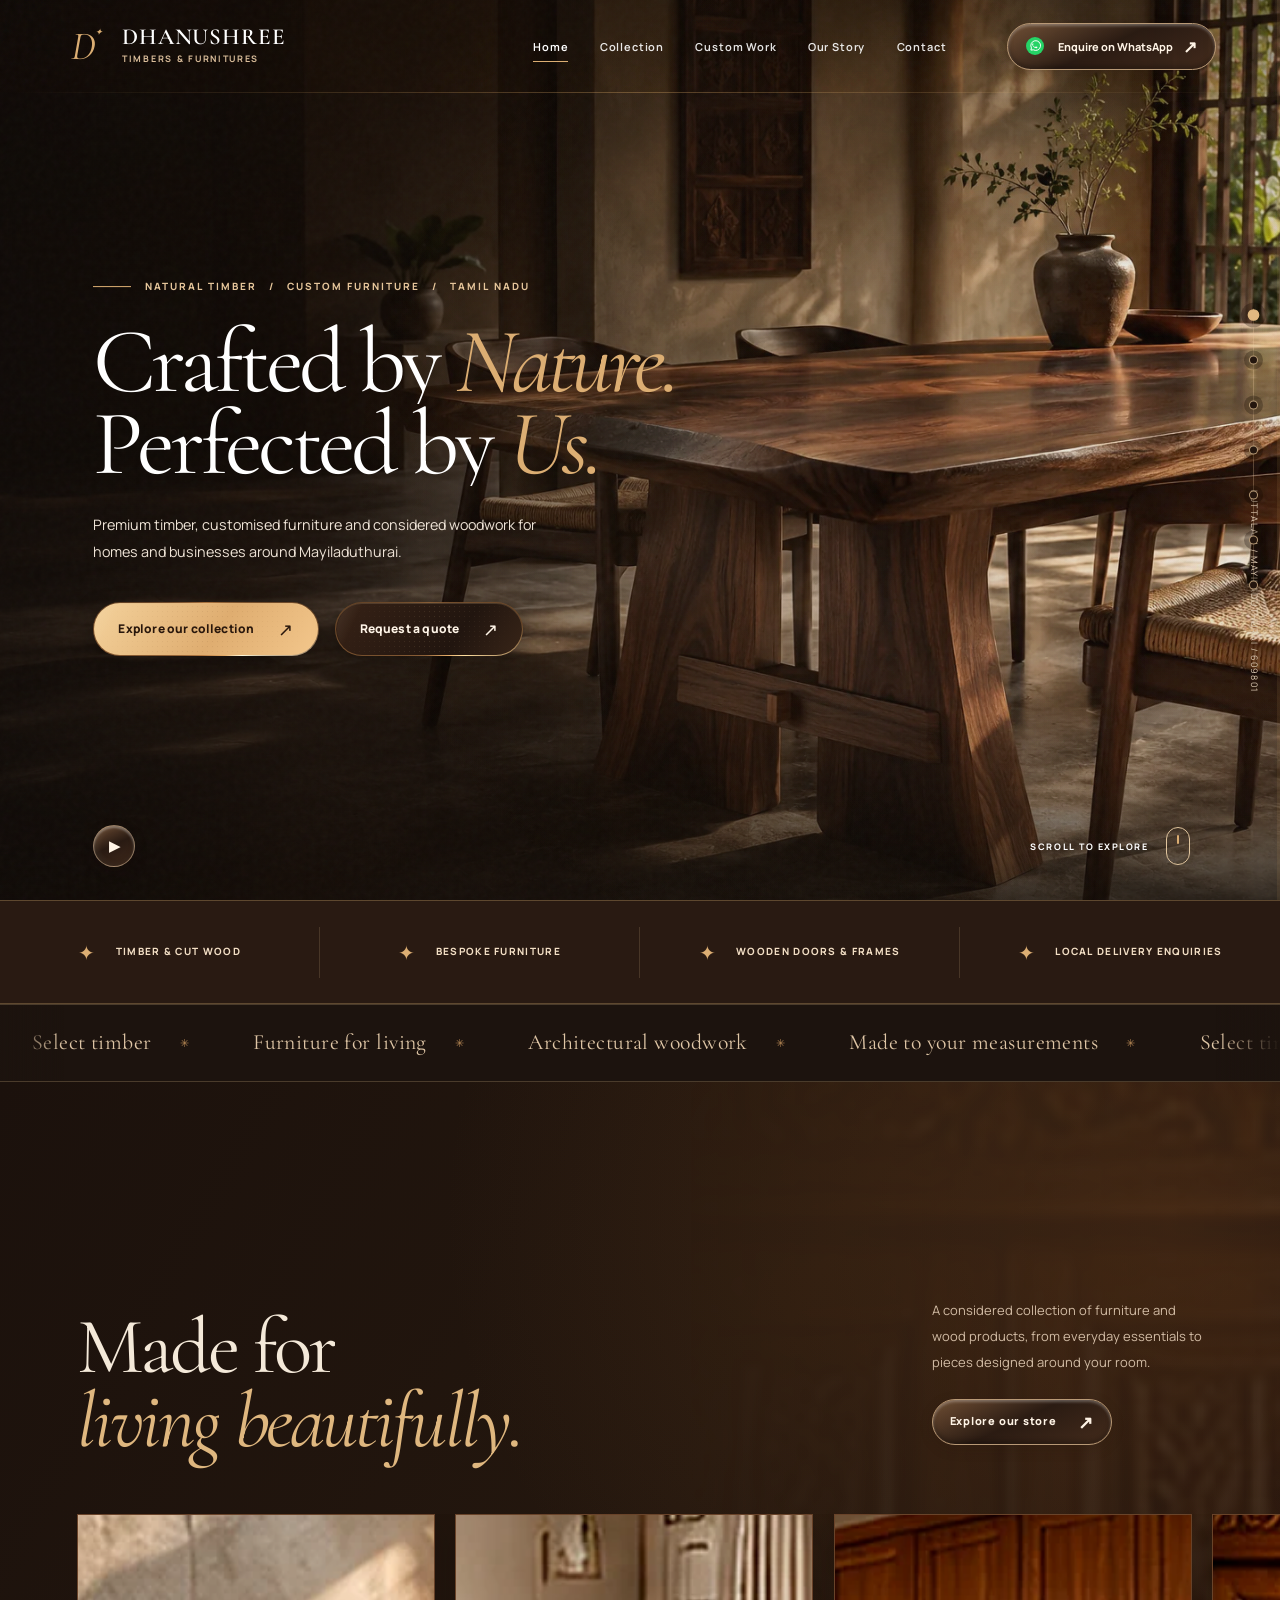
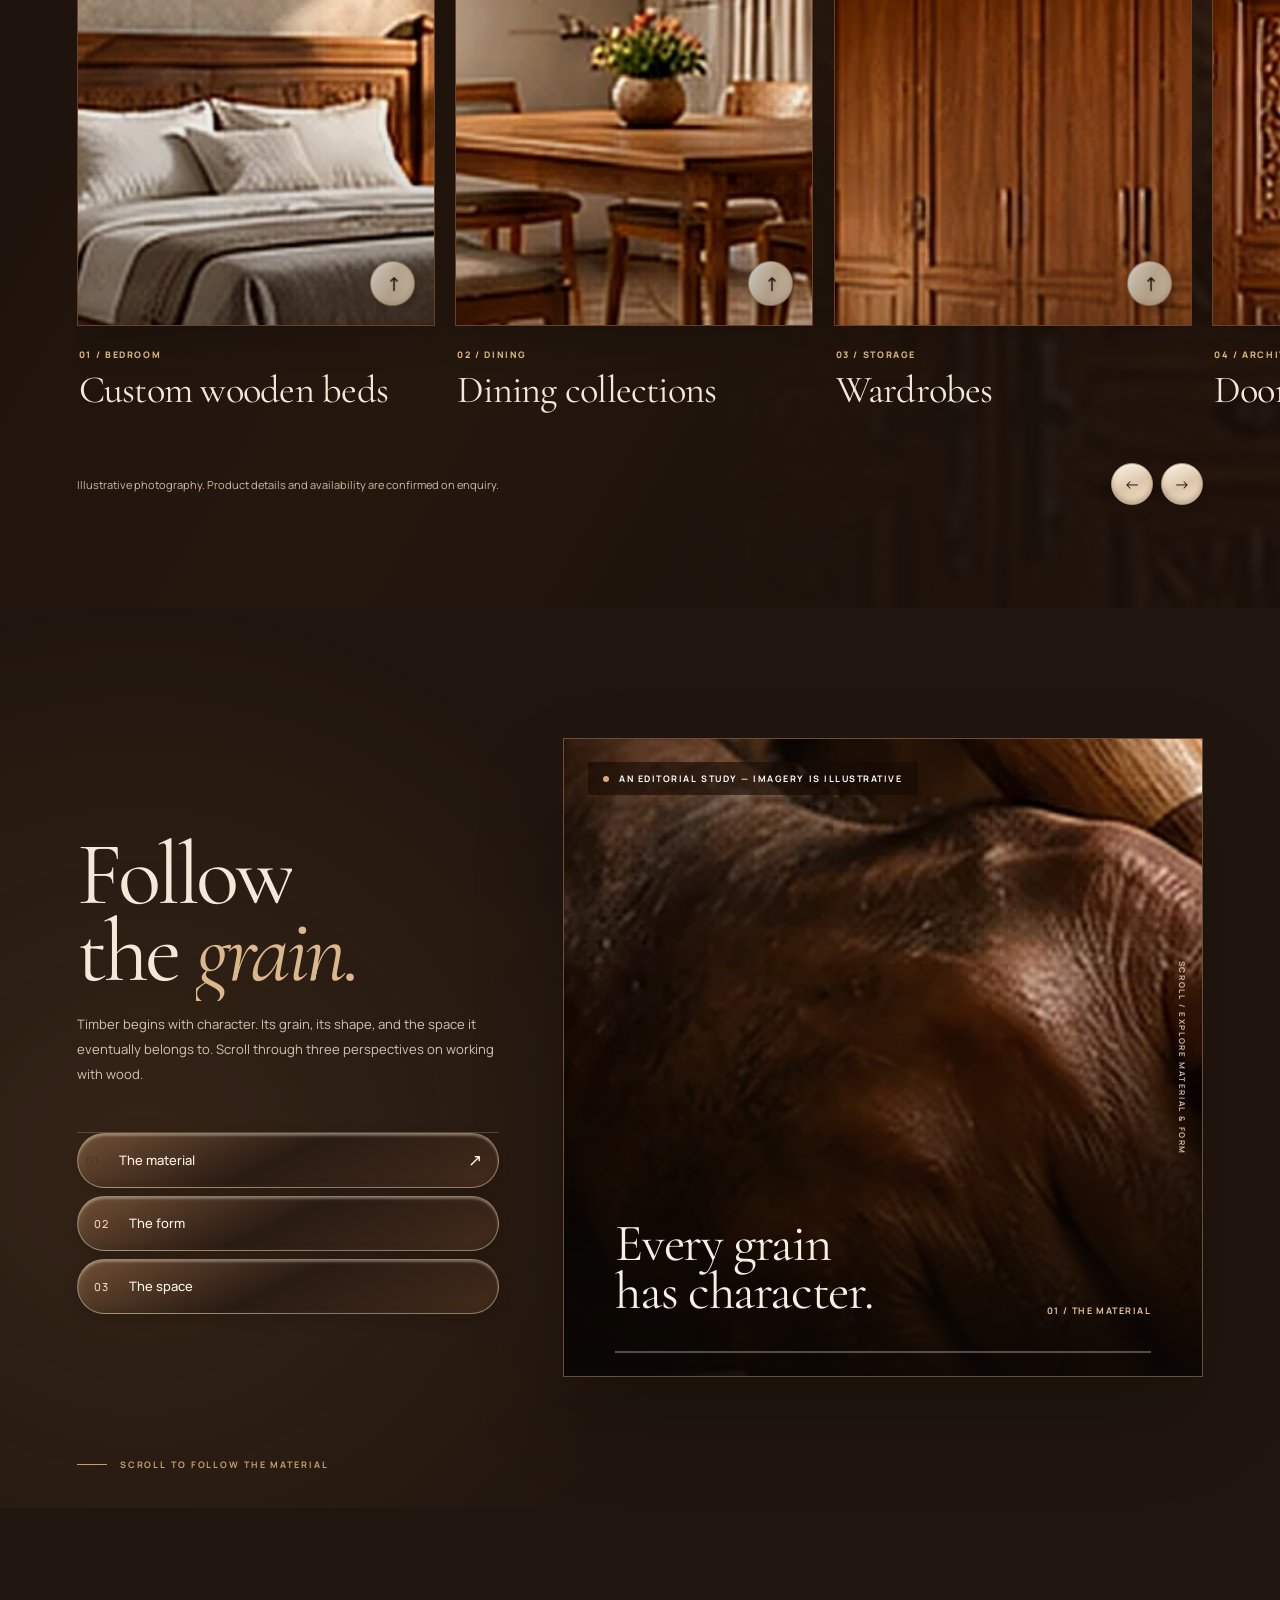
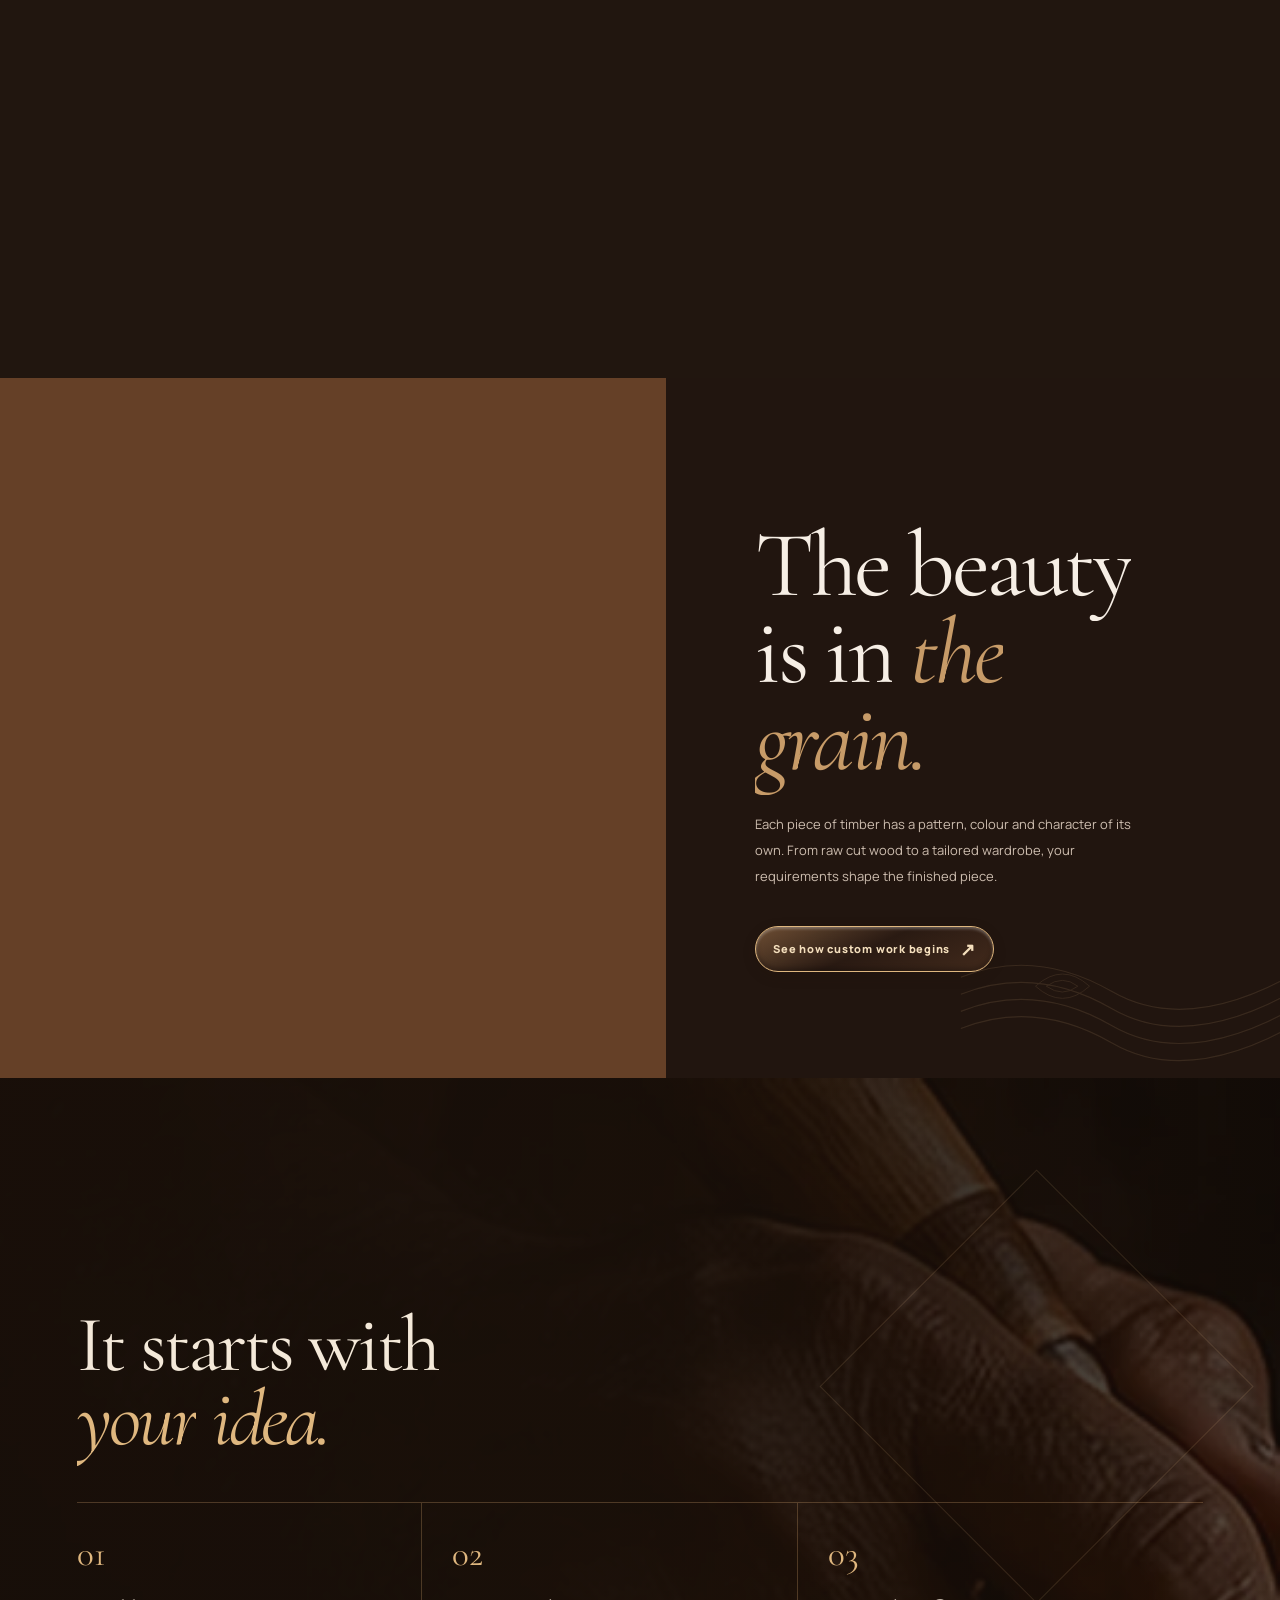
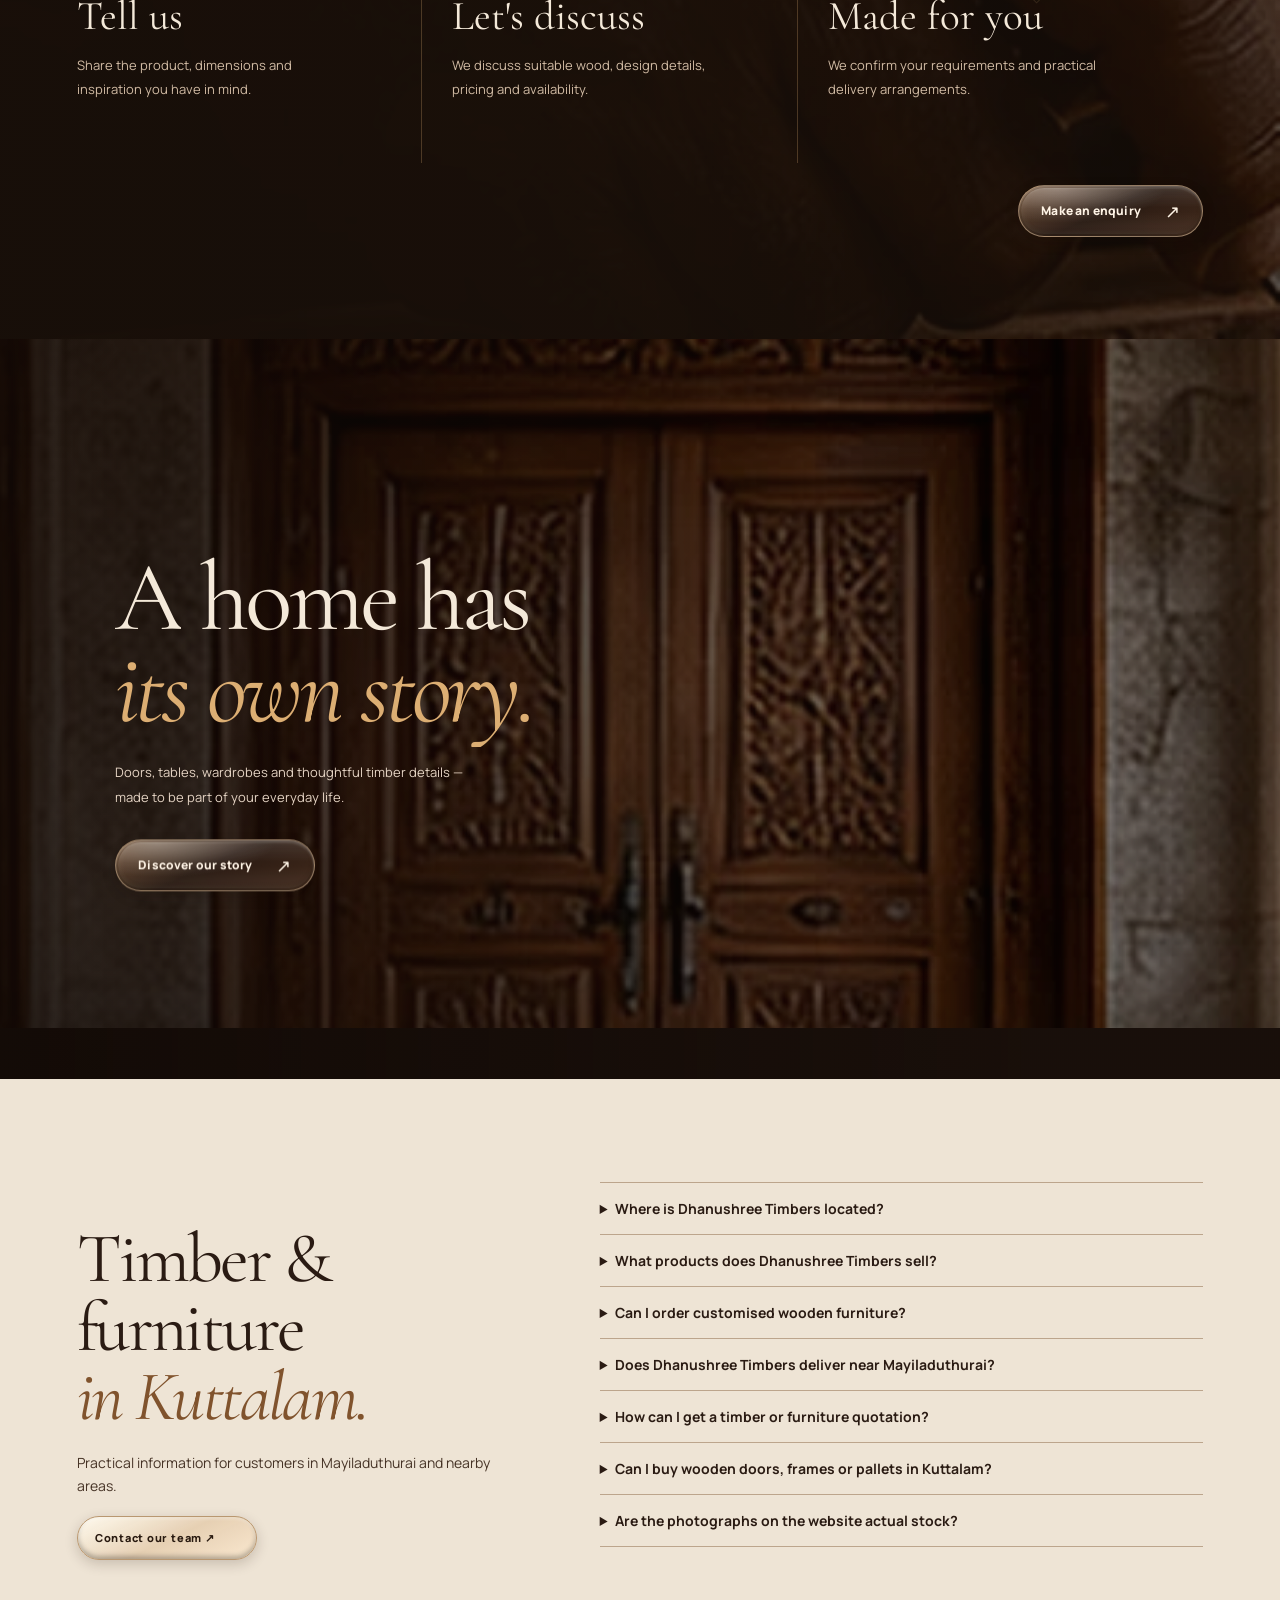
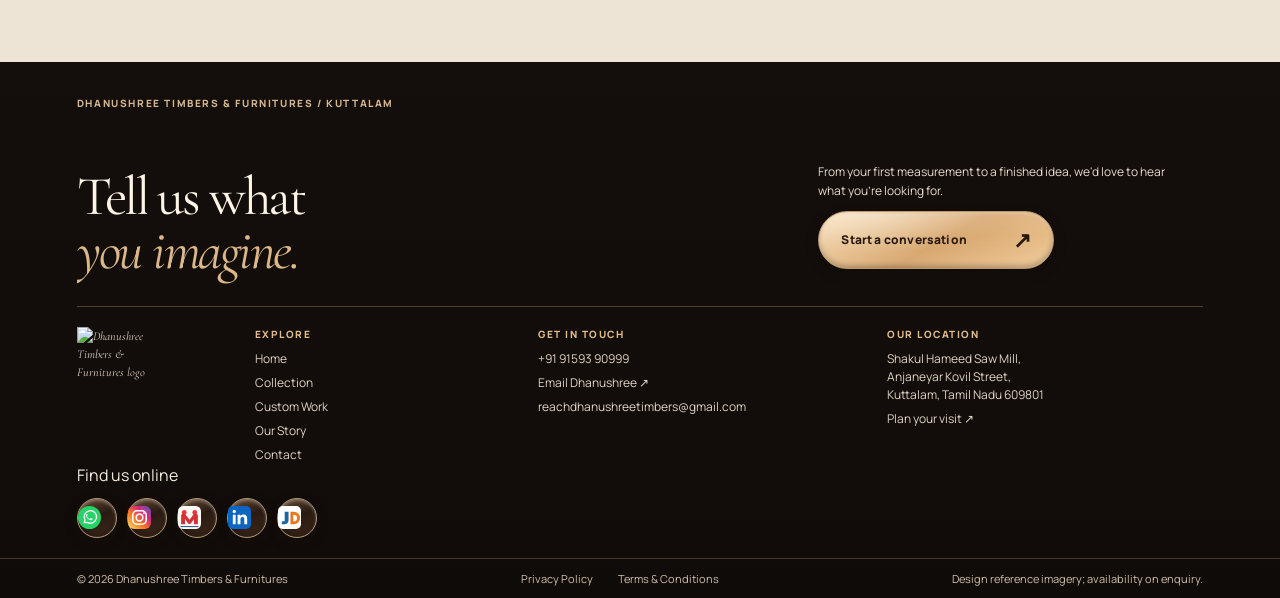
==== commit fc7ce4e4: "Simplify footer to icon-only Find us online strip" ====
--- a/index.html
+++ b/index.html
@@ -1,4 +1,4 @@
-<!doctype html><html lang="en-IN"><head><meta charset="utf-8"><meta name="viewport" content="width=device-width,initial-scale=1"><meta name="theme-color" content="#1b120e"><link rel="preload" as="image" href="assets/hero-room.webp" fetchpriority="high"><link rel="preconnect" href="https://fonts.googleapis.com"><link rel="preconnect" href="https://fonts.gstatic.com" crossorigin><link href="https://fonts.googleapis.com/css2?family=Cormorant+Garamond:ital,wght@0,400;0,500;0,600;1,400;1,500&amp;family=Manrope:wght@400;500;600;700;800&amp;display=swap" rel="stylesheet" media="print" onload="this.media='all'"><noscript><link href="https://fonts.googleapis.com/css2?family=Cormorant+Garamond:ital,wght@0,400;0,500;0,600;1,400;1,500&amp;family=Manrope:wght@400;500;600;700;800&amp;display=swap" rel="stylesheet"></noscript><link rel="stylesheet" href="assets/site.css"><script type="application/ld+json">{"@context":"https://schema.org","@type":"FurnitureStore","@id":"https://dhanushreetimbers.in/#business","name":"Dhanushree Timbers & Furnitures","alternateName":"Dhanushree Timbers","url":"https://dhanushreetimbers.in/","telephone":"+919159390999","email":"reachdhanushreetimbers@gmail.com","description":"Timber, cut wood, wooden pallets, doors, frames and customised furniture in Kuttalam, Mayiladuthurai district, Tamil Nadu. Product availability and quotations on enquiry.","address":{"@type":"PostalAddress","streetAddress":"Shakul Hameed Saw Mill, Anjaneyar Kovil Street","addressLocality":"Kuttalam","addressRegion":"Tamil Nadu","postalCode":"609801","addressCountry":"IN"},"geo":{"@type":"GeoCoordinates","latitude":11.0784645,"longitude":79.5608324},"hasMap":"https://www.google.com/maps/search/?api=1&query=11.0784645%2C79.5608324","areaServed":{"@type":"GeoCircle","geoMidpoint":{"@type":"GeoCoordinates","latitude":11.0784645,"longitude":79.5608324},"geoRadius":40000},"sameAs":["https://www.instagram.com/dhanushree_timbers/","https://www.indiamart.com/dhanusree-timbers/","https://www.linkedin.com/company/dhanushree-timbers-furnitures/about/","https://www.justdial.com/Mayiladuthurai/Dhanusree-Timbers-Malliyam/9999P4364-4364-230119051617-A9C5_BZDET"],"logo":"https://dhanushreetimbers.in/assets/dhanushree-icon.webp","hasOfferCatalog":{"@type":"OfferCatalog","@id":"https://dhanushreetimbers.in/store.html#catalogue","name":"Selected timber and furniture catalogue","url":"https://dhanushreetimbers.in/store.html#products","itemListElement":[{"@type":"Offer","itemOffered":{"@type":"Product","@id":"https://dhanushreetimbers.in/store.html#product-1","name":"Custom Wooden Beds"}},{"@type":"Offer","itemOffered":{"@type":"Product","@id":"https://dhanushreetimbers.in/store.html#product-2","name":"Dining Tables"}},{"@type":"Offer","itemOffered":{"@type":"Product","@id":"https://dhanushreetimbers.in/store.html#product-3","name":"Wardrobes"}},{"@type":"Offer","itemOffered":{"@type":"Product","@id":"https://dhanushreetimbers.in/store.html#product-4","name":"Wooden Doors"}},{"@type":"Offer","itemOffered":{"@type":"Product","@id":"https://dhanushreetimbers.in/store.html#product-5","name":"Door & Window Frames"}},{"@type":"Offer","itemOffered":{"@type":"Product","@id":"https://dhanushreetimbers.in/store.html#product-6","name":"Sofas & Seating"}},{"@type":"Offer","itemOffered":{"@type":"Product","@id":"https://dhanushreetimbers.in/store.html#product-7","name":"TV Units"}},{"@type":"Offer","itemOffered":{"@type":"Product","@id":"https://dhanushreetimbers.in/store.html#product-8","name":"Pooja Units"}},{"@type":"Offer","itemOffered":{"@type":"Product","@id":"https://dhanushreetimbers.in/store.html#product-9","name":"Study Tables"}},{"@type":"Offer","itemOffered":{"@type":"Product","@id":"https://dhanushreetimbers.in/store.html#product-10","name":"Office Desks"}},{"@type":"Offer","itemOffered":{"@type":"Product","@id":"https://dhanushreetimbers.in/store.html#product-11","name":"Bookshelves"}},{"@type":"Offer","itemOffered":{"@type":"Product","@id":"https://dhanushreetimbers.in/store.html#product-12","name":"Coffee Tables"}},{"@type":"Offer","itemOffered":{"@type":"Product","@id":"https://dhanushreetimbers.in/store.html#product-13","name":"Kitchen Cabinets"}},{"@type":"Offer","itemOffered":{"@type":"Product","@id":"https://dhanushreetimbers.in/store.html#product-14","name":"Dressing Tables"}},{"@type":"Offer","itemOffered":{"@type":"Product","@id":"https://dhanushreetimbers.in/store.html#product-15","name":"Wooden Swings"}},{"@type":"Offer","itemOffered":{"@type":"Product","@id":"https://dhanushreetimbers.in/store.html#product-16","name":"Garden Benches"}},{"@type":"Offer","itemOffered":{"@type":"Product","@id":"https://dhanushreetimbers.in/store.html#product-17","name":"Wall Panels"}},{"@type":"Offer","itemOffered":{"@type":"Product","@id":"https://dhanushreetimbers.in/store.html#product-18","name":"Wooden Pallets & Cut Timber"}}]}}</script><link rel="stylesheet" href="assets/figma-motion.css"><link rel="stylesheet" href="assets/cinematic-site.css"><link rel="stylesheet" href="assets/motion-studio.css"><link rel="stylesheet" href="assets/social-links.css?v=20261124g"><link rel="stylesheet" href="assets/hero-video.css"><meta name="google-site-verification" content="Q-LAzvOOQiJmQ79rJ2hl6w4M0gMu4Rp3Z9xZTWZubl4"><script type="application/ld+json">{"@context":"https://schema.org","@type":"FAQPage","@id":"https://dhanushreetimbers.in/#faq","mainEntity":[{"@type":"Question","name":"Where is Dhanushree Timbers located?","acceptedAnswer":{"@type":"Answer","text":"We operate at Shakul Hameed Saw Mill, Anjaneyar Kovil Street, Kuttalam, Kuttalam Taluk, Mayiladuthurai District, Tamil Nadu 609801, India."}},{"@type":"Question","name":"What products does Dhanushree Timbers sell?","acceptedAnswer":{"@type":"Answer","text":"We offer timber, cut wooden pieces, wooden pallets, doors, door and window frames, and furniture including beds, dining tables, wardrobes, cabinets and more. Availability is confirmed on enquiry."}},{"@type":"Question","name":"Can I order customised wooden furniture?","acceptedAnswer":{"@type":"Answer","text":"Yes. Share your preferred dimensions, design, timber and finish. We discuss suitability, pricing and timelines before confirming an order."}},{"@type":"Question","name":"Does Dhanushree Timbers deliver near Mayiladuthurai?","acceptedAnswer":{"@type":"Answer","text":"Local delivery is available within approximately 40 km of Kuttalam. Delivery farther away may be possible depending on availability and charges. Contact us with your PIN code."}},{"@type":"Question","name":"How can I get a timber or furniture quotation?","acceptedAnswer":{"@type":"Answer","text":"Call or WhatsApp +91 91593 90999, email reachdhanushreetimbers@gmail.com, or use the custom work enquiry form. Share the product, quantity and dimensions you need."}},{"@type":"Question","name":"Can I buy wooden doors, frames or pallets in Kuttalam?","acceptedAnswer":{"@type":"Answer","text":"Yes, we accept enquiries for wooden doors, door and window frames, wooden pallets and cut timber. Confirm specifications, quantity and availability with our team."}},{"@type":"Question","name":"Are the photographs on the website actual stock?","acceptedAnswer":{"@type":"Answer","text":"The website photographs are design references and marketing illustrations, not verified current stock or completed Dhanushree work. Ask us about the actual product before ordering."}}]}</script><title>Dhanushree Timbers | Timber &amp; Furniture in Kuttalam, Mayiladuthurai</title>
+<!doctype html><html lang="en-IN"><head><meta charset="utf-8"><meta name="viewport" content="width=device-width,initial-scale=1"><meta name="theme-color" content="#1b120e"><link rel="preload" as="image" href="assets/hero-room.webp" fetchpriority="high"><link rel="preconnect" href="https://fonts.googleapis.com"><link rel="preconnect" href="https://fonts.gstatic.com" crossorigin><link href="https://fonts.googleapis.com/css2?family=Cormorant+Garamond:ital,wght@0,400;0,500;0,600;1,400;1,500&amp;family=Manrope:wght@400;500;600;700;800&amp;display=swap" rel="stylesheet" media="print" onload="this.media='all'"><noscript><link href="https://fonts.googleapis.com/css2?family=Cormorant+Garamond:ital,wght@0,400;0,500;0,600;1,400;1,500&amp;family=Manrope:wght@400;500;600;700;800&amp;display=swap" rel="stylesheet"></noscript><link rel="stylesheet" href="assets/site.css"><script type="application/ld+json">{"@context":"https://schema.org","@type":"FurnitureStore","@id":"https://dhanushreetimbers.in/#business","name":"Dhanushree Timbers & Furnitures","alternateName":"Dhanushree Timbers","url":"https://dhanushreetimbers.in/","telephone":"+919159390999","email":"reachdhanushreetimbers@gmail.com","description":"Timber, cut wood, wooden pallets, doors, frames and customised furniture in Kuttalam, Mayiladuthurai district, Tamil Nadu. Product availability and quotations on enquiry.","address":{"@type":"PostalAddress","streetAddress":"Shakul Hameed Saw Mill, Anjaneyar Kovil Street","addressLocality":"Kuttalam","addressRegion":"Tamil Nadu","postalCode":"609801","addressCountry":"IN"},"geo":{"@type":"GeoCoordinates","latitude":11.0784645,"longitude":79.5608324},"hasMap":"https://www.google.com/maps/search/?api=1&query=11.0784645%2C79.5608324","areaServed":{"@type":"GeoCircle","geoMidpoint":{"@type":"GeoCoordinates","latitude":11.0784645,"longitude":79.5608324},"geoRadius":40000},"sameAs":["https://www.instagram.com/dhanushree_timbers/","https://www.indiamart.com/dhanusree-timbers/","https://www.linkedin.com/company/dhanushree-timbers-furnitures/about/","https://www.justdial.com/Mayiladuthurai/Dhanusree-Timbers-Malliyam/9999P4364-4364-230119051617-A9C5_BZDET"],"logo":"https://dhanushreetimbers.in/assets/dhanushree-icon.webp","hasOfferCatalog":{"@type":"OfferCatalog","@id":"https://dhanushreetimbers.in/store.html#catalogue","name":"Selected timber and furniture catalogue","url":"https://dhanushreetimbers.in/store.html#products","itemListElement":[{"@type":"Offer","itemOffered":{"@type":"Product","@id":"https://dhanushreetimbers.in/store.html#product-1","name":"Custom Wooden Beds"}},{"@type":"Offer","itemOffered":{"@type":"Product","@id":"https://dhanushreetimbers.in/store.html#product-2","name":"Dining Tables"}},{"@type":"Offer","itemOffered":{"@type":"Product","@id":"https://dhanushreetimbers.in/store.html#product-3","name":"Wardrobes"}},{"@type":"Offer","itemOffered":{"@type":"Product","@id":"https://dhanushreetimbers.in/store.html#product-4","name":"Wooden Doors"}},{"@type":"Offer","itemOffered":{"@type":"Product","@id":"https://dhanushreetimbers.in/store.html#product-5","name":"Door & Window Frames"}},{"@type":"Offer","itemOffered":{"@type":"Product","@id":"https://dhanushreetimbers.in/store.html#product-6","name":"Sofas & Seating"}},{"@type":"Offer","itemOffered":{"@type":"Product","@id":"https://dhanushreetimbers.in/store.html#product-7","name":"TV Units"}},{"@type":"Offer","itemOffered":{"@type":"Product","@id":"https://dhanushreetimbers.in/store.html#product-8","name":"Pooja Units"}},{"@type":"Offer","itemOffered":{"@type":"Product","@id":"https://dhanushreetimbers.in/store.html#product-9","name":"Study Tables"}},{"@type":"Offer","itemOffered":{"@type":"Product","@id":"https://dhanushreetimbers.in/store.html#product-10","name":"Office Desks"}},{"@type":"Offer","itemOffered":{"@type":"Product","@id":"https://dhanushreetimbers.in/store.html#product-11","name":"Bookshelves"}},{"@type":"Offer","itemOffered":{"@type":"Product","@id":"https://dhanushreetimbers.in/store.html#product-12","name":"Coffee Tables"}},{"@type":"Offer","itemOffered":{"@type":"Product","@id":"https://dhanushreetimbers.in/store.html#product-13","name":"Kitchen Cabinets"}},{"@type":"Offer","itemOffered":{"@type":"Product","@id":"https://dhanushreetimbers.in/store.html#product-14","name":"Dressing Tables"}},{"@type":"Offer","itemOffered":{"@type":"Product","@id":"https://dhanushreetimbers.in/store.html#product-15","name":"Wooden Swings"}},{"@type":"Offer","itemOffered":{"@type":"Product","@id":"https://dhanushreetimbers.in/store.html#product-16","name":"Garden Benches"}},{"@type":"Offer","itemOffered":{"@type":"Product","@id":"https://dhanushreetimbers.in/store.html#product-17","name":"Wall Panels"}},{"@type":"Offer","itemOffered":{"@type":"Product","@id":"https://dhanushreetimbers.in/store.html#product-18","name":"Wooden Pallets & Cut Timber"}}]}}</script><link rel="stylesheet" href="assets/figma-motion.css"><link rel="stylesheet" href="assets/cinematic-site.css"><link rel="stylesheet" href="assets/motion-studio.css"><link rel="stylesheet" href="assets/social-links.css?v=20261124h"><link rel="stylesheet" href="assets/hero-video.css"><meta name="google-site-verification" content="Q-LAzvOOQiJmQ79rJ2hl6w4M0gMu4Rp3Z9xZTWZubl4"><script type="application/ld+json">{"@context":"https://schema.org","@type":"FAQPage","@id":"https://dhanushreetimbers.in/#faq","mainEntity":[{"@type":"Question","name":"Where is Dhanushree Timbers located?","acceptedAnswer":{"@type":"Answer","text":"We operate at Shakul Hameed Saw Mill, Anjaneyar Kovil Street, Kuttalam, Kuttalam Taluk, Mayiladuthurai District, Tamil Nadu 609801, India."}},{"@type":"Question","name":"What products does Dhanushree Timbers sell?","acceptedAnswer":{"@type":"Answer","text":"We offer timber, cut wooden pieces, wooden pallets, doors, door and window frames, and furniture including beds, dining tables, wardrobes, cabinets and more. Availability is confirmed on enquiry."}},{"@type":"Question","name":"Can I order customised wooden furniture?","acceptedAnswer":{"@type":"Answer","text":"Yes. Share your preferred dimensions, design, timber and finish. We discuss suitability, pricing and timelines before confirming an order."}},{"@type":"Question","name":"Does Dhanushree Timbers deliver near Mayiladuthurai?","acceptedAnswer":{"@type":"Answer","text":"Local delivery is available within approximately 40 km of Kuttalam. Delivery farther away may be possible depending on availability and charges. Contact us with your PIN code."}},{"@type":"Question","name":"How can I get a timber or furniture quotation?","acceptedAnswer":{"@type":"Answer","text":"Call or WhatsApp +91 91593 90999, email reachdhanushreetimbers@gmail.com, or use the custom work enquiry form. Share the product, quantity and dimensions you need."}},{"@type":"Question","name":"Can I buy wooden doors, frames or pallets in Kuttalam?","acceptedAnswer":{"@type":"Answer","text":"Yes, we accept enquiries for wooden doors, door and window frames, wooden pallets and cut timber. Confirm specifications, quantity and availability with our team."}},{"@type":"Question","name":"Are the photographs on the website actual stock?","acceptedAnswer":{"@type":"Answer","text":"The website photographs are design references and marketing illustrations, not verified current stock or completed Dhanushree work. Ask us about the actual product before ordering."}}]}</script><title>Dhanushree Timbers | Timber &amp; Furniture in Kuttalam, Mayiladuthurai</title>
 <meta name="description" content="Buy timber, cut wood, wooden pallets, doors, frames and customised furniture in Kuttalam, Mayiladuthurai. Contact Dhanushree Timbers for a quotation.">
 <meta name="robots" content="index, follow, max-image-preview:large">
 <link rel="icon" type="image/png" sizes="32x32" href="/assets/favicon-32.png?v=2">
@@ -54,4 +54,4 @@
     </div>
     <p class="fm-story-scroll-hint" aria-hidden="true">SCROLL TO FOLLOW THE MATERIAL</p>
   </div>
-</section><section class="craft-section" id="craft"><div class="craft-visual parallax-wrap"><img class="parallax-img" src="https://images.pexels.com/photos/36299688/pexels-photo-36299688.jpeg?auto=compress&amp;cs=tinysrgb&amp;w=1400" alt="Close-up photograph of natural timber showing flowing wood-grain patterns" loading="lazy"></div><div class="craft-copy"><div data-reveal><h2>The beauty<br>is in <em>the grain.</em></h2><p>Each piece of timber has a pattern, colour and character of its own. From raw cut wood to a tailored wardrobe, your requirements shape the finished piece.</p><a class="under-link light" href="custom-work.html">See how custom work begins <span>↗</span></a></div><div class="grain-graphic" aria-hidden="true"><svg viewBox="0 0 400 160" fill="none"><path d="M12 48Q95 15 180 64T390 40M12 67Q95 34 180 83T390 59M12 86Q95 53 180 102T390 78M12 105Q95 72 180 121T390 97" stroke="currentColor" stroke-width="1.3"/><path d="M95 58q30 -27 60 0q-30 27 -60 0Zm12 0q18 -13 35 0q-17 13 -35 0Z" stroke="currentColor" stroke-width="1"/></svg></div></div></section><section class="process-section section-pad"><div class="section-topline"><span>03 — A PERSONAL PROCESS</span><span>YOUR IDEAS, OUR MATERIALS</span></div><div class="process-head" data-reveal><p class="eyebrow dark">Made to order</p><h2>It starts with<br><em>your idea.</em></h2></div><div class="process-grid"><div class="process-step" data-reveal><b>01</b><h3>Tell us</h3><p>Share the product, dimensions and inspiration you have in mind.</p></div><div class="process-step" data-reveal><b>02</b><h3>Let's discuss</h3><p>We discuss suitable wood, design details, pricing and availability.</p></div><div class="process-step" data-reveal><b>03</b><h3>Made for you</h3><p>We confirm your requirements and practical delivery arrangements.</p></div></div><div class="process-action"><a href="custom-work.html" class="btn-dark" data-magnetic>Make an enquiry <span>↗</span></a></div></section><section class="end-feature story-film"><div class="end-image parallax-wrap"><video class="story-film-video" muted loop playsinline preload="none" aria-hidden="true" data-src="assets/Furniture_Showcase.mp4"></video><img class="parallax-img" src="https://images.pexels.com/photos/10099331/pexels-photo-10099331.jpeg?auto=compress&cs=tinysrgb&w=1400" loading="lazy" alt="Illustrative carved wooden door and timber framing"></div><div class="end-content"><h2>A home has<br><em>its own story.</em></h2><p>Doors, tables, wardrobes and thoughtful timber details — made to be part of your everyday life.</p><a href="our-story.html" class="btn-outline">Discover our story <span>↗</span></a></div></section><section class="local-faq section-pad" id="faq" aria-labelledby="local-faq-title"><div class="local-faq-inner"><div><span class="eyebrow dark">Your questions, answered</span><h2 id="local-faq-title">Timber &amp; furniture<br><em>in Kuttalam.</em></h2><p>Practical information for customers in Mayiladuthurai and nearby areas.</p><a class="under-link" href="contact.html">Contact our team ↗</a></div><div><details><summary>Where is Dhanushree Timbers located?</summary><p>We operate at Shakul Hameed Saw Mill, Anjaneyar Kovil Street, Kuttalam, Kuttalam Taluk, Mayiladuthurai District, Tamil Nadu 609801, India.</p></details><details><summary>What products does Dhanushree Timbers sell?</summary><p>We offer timber, cut wooden pieces, wooden pallets, doors, door and window frames, and furniture including beds, dining tables, wardrobes, cabinets and more. Availability is confirmed on enquiry.</p></details><details><summary>Can I order customised wooden furniture?</summary><p>Yes. Share your preferred dimensions, design, timber and finish. We discuss suitability, pricing and timelines before confirming an order.</p></details><details><summary>Does Dhanushree Timbers deliver near Mayiladuthurai?</summary><p>Local delivery is available within approximately 40 km of Kuttalam. Delivery farther away may be possible depending on availability and charges. Contact us with your PIN code.</p></details><details><summary>How can I get a timber or furniture quotation?</summary><p>Call or WhatsApp +91 91593 90999, email reachdhanushreetimbers@gmail.com, or use the custom work enquiry form. Share the product, quantity and dimensions you need.</p></details><details><summary>Can I buy wooden doors, frames or pallets in Kuttalam?</summary><p>Yes, we accept enquiries for wooden doors, door and window frames, wooden pallets and cut timber. Confirm specifications, quantity and availability with our team.</p></details><details><summary>Are the photographs on the website actual stock?</summary><p>The website photographs are design references and marketing illustrations, not verified current stock or completed Dhanushree work. Ask us about the actual product before ordering.</p></details></div></div></section></main><footer class="footer"><div class="footer-grain"></div><div class="footer-main"><p class="eyebrow">Dhanushree Timbers & Furnitures <span> / </span> Kuttalam</p><div class="footer-flex"><h2>Tell us what<br><em>you imagine.</em></h2><div class="footer-side"><p>From your first measurement to a finished idea, we'd love to hear what you're looking for.</p><a href="https://wa.me/919159390999?text=Hello%20Dhanushree%20Timbers%2C%20I%20would%20like%20to%20enquire%20about%20your%20products." class="round-cta" target="_blank" rel="noopener noreferrer">Start a conversation <span>↗</span></a></div></div><div class="footer-columns"><div class="footer-brand"><a class="footer-logo" href="index.html" aria-label="Dhanushree Timbers &amp; Furnitures home"><img src="https://dhanushreetimbers.in/assets/dhanushree-icon.webp" alt="Dhanushree Timbers &amp; Furnitures logo" width="76" height="76" loading="lazy"></a></div><div><span class="mini-head">Explore</span><a href="index.html">Home</a><a href="store.html">Collection</a><a href="custom-work.html">Custom Work</a><a href="our-story.html">Our Story</a><a href="contact.html">Contact</a></div><div><span class="mini-head">Get in touch</span><a href="tel:+919159390999">+91 91593 90999</a><a href="https://mail.google.com/mail/?view=cm&amp;fs=1&amp;to=reachdhanushreetimbers%40gmail.com" target="_blank" rel="noopener noreferrer">Email Dhanushree ↗</a><a href="mailto:reachdhanushreetimbers@gmail.com" class="footer-email-address">reachdhanushreetimbers@gmail.com</a></div><div><span class="mini-head">Our location</span><p>Shakul Hameed Saw Mill,<br>Anjaneyar Kovil Street,<br>Kuttalam, Tamil Nadu 609801</p><a href="contact.html#visit">Plan your visit ↗</a></div></div><div class="footer-socials"><span class="mini-head">Find us online</span><a class="platform-link" href="https://wa.me/919159390999" target="_blank" rel="noopener noreferrer"><img class="platform-icon platform-icon--whatsapp" src="assets/whatsapp-icon.svg" alt="" aria-hidden="true" width="22" height="22">WhatsApp ↗</a><a class="platform-link" href="https://instagram.com/dhanushree_timbers" target="_blank" rel="noopener noreferrer"><img class="platform-icon platform-icon--instagram" src="assets/instagram-icon.svg" alt="" aria-hidden="true" width="22" height="22">Instagram ↗</a><a class="platform-link" href="https://www.indiamart.com/dhanusree-timbers/" target="_blank" rel="noopener noreferrer"><img class="platform-icon platform-icon--indiamart" src="assets/indiamart-icon.svg" alt="" aria-hidden="true" width="22" height="22">IndiaMART ↗</a><a class="platform-link" href="https://www.linkedin.com/company/dhanushree-timbers-furnitures/about/" target="_blank" rel="noopener noreferrer"><img class="platform-icon platform-icon--linkedin" src="assets/linkedin-icon.svg" alt="" aria-hidden="true" width="22" height="22" loading="lazy">LinkedIn ↗</a><a class="platform-link" href="https://www.justdial.com/Mayiladuthurai/Dhanusree-Timbers-Malliyam/9999P4364-4364-230119051617-A9C5_BZDET" target="_blank" rel="noopener noreferrer"><img class="platform-icon platform-icon--justdial" src="assets/justdial-icon.svg" alt="" aria-hidden="true" width="22" height="22" loading="lazy">Justdial ↗</a></div></div><div class="footer-bottom"><span>© <span data-year>2026</span> Dhanushree Timbers & Furnitures</span><div><a href="privacy-policy.html">Privacy Policy</a><a href="terms-and-conditions.html">Terms & Conditions</a></div><span>Design reference imagery; availability on enquiry.</span></div></footer><script defer src="assets/site.js"></script><script defer src="assets/figma-motion.js"></script><script src="assets/cinematic-site.js" defer></script><script src="assets/motion-studio.js" defer></script><script defer src="assets/hero-video.js?v=20261124f"></script><script type="module" src="assets/framer-motion.js?v=20261124f"></script></body></html>+</section><section class="craft-section" id="craft"><div class="craft-visual parallax-wrap"><img class="parallax-img" src="https://images.pexels.com/photos/36299688/pexels-photo-36299688.jpeg?auto=compress&amp;cs=tinysrgb&amp;w=1400" alt="Close-up photograph of natural timber showing flowing wood-grain patterns" loading="lazy"></div><div class="craft-copy"><div data-reveal><h2>The beauty<br>is in <em>the grain.</em></h2><p>Each piece of timber has a pattern, colour and character of its own. From raw cut wood to a tailored wardrobe, your requirements shape the finished piece.</p><a class="under-link light" href="custom-work.html">See how custom work begins <span>↗</span></a></div><div class="grain-graphic" aria-hidden="true"><svg viewBox="0 0 400 160" fill="none"><path d="M12 48Q95 15 180 64T390 40M12 67Q95 34 180 83T390 59M12 86Q95 53 180 102T390 78M12 105Q95 72 180 121T390 97" stroke="currentColor" stroke-width="1.3"/><path d="M95 58q30 -27 60 0q-30 27 -60 0Zm12 0q18 -13 35 0q-17 13 -35 0Z" stroke="currentColor" stroke-width="1"/></svg></div></div></section><section class="process-section section-pad"><div class="section-topline"><span>03 — A PERSONAL PROCESS</span><span>YOUR IDEAS, OUR MATERIALS</span></div><div class="process-head" data-reveal><p class="eyebrow dark">Made to order</p><h2>It starts with<br><em>your idea.</em></h2></div><div class="process-grid"><div class="process-step" data-reveal><b>01</b><h3>Tell us</h3><p>Share the product, dimensions and inspiration you have in mind.</p></div><div class="process-step" data-reveal><b>02</b><h3>Let's discuss</h3><p>We discuss suitable wood, design details, pricing and availability.</p></div><div class="process-step" data-reveal><b>03</b><h3>Made for you</h3><p>We confirm your requirements and practical delivery arrangements.</p></div></div><div class="process-action"><a href="custom-work.html" class="btn-dark" data-magnetic>Make an enquiry <span>↗</span></a></div></section><section class="end-feature story-film"><div class="end-image parallax-wrap"><video class="story-film-video" muted loop playsinline preload="none" aria-hidden="true" data-src="assets/Furniture_Showcase.mp4"></video><img class="parallax-img" src="https://images.pexels.com/photos/10099331/pexels-photo-10099331.jpeg?auto=compress&cs=tinysrgb&w=1400" loading="lazy" alt="Illustrative carved wooden door and timber framing"></div><div class="end-content"><h2>A home has<br><em>its own story.</em></h2><p>Doors, tables, wardrobes and thoughtful timber details — made to be part of your everyday life.</p><a href="our-story.html" class="btn-outline">Discover our story <span>↗</span></a></div></section><section class="local-faq section-pad" id="faq" aria-labelledby="local-faq-title"><div class="local-faq-inner"><div><span class="eyebrow dark">Your questions, answered</span><h2 id="local-faq-title">Timber &amp; furniture<br><em>in Kuttalam.</em></h2><p>Practical information for customers in Mayiladuthurai and nearby areas.</p><a class="under-link" href="contact.html">Contact our team ↗</a></div><div><details><summary>Where is Dhanushree Timbers located?</summary><p>We operate at Shakul Hameed Saw Mill, Anjaneyar Kovil Street, Kuttalam, Kuttalam Taluk, Mayiladuthurai District, Tamil Nadu 609801, India.</p></details><details><summary>What products does Dhanushree Timbers sell?</summary><p>We offer timber, cut wooden pieces, wooden pallets, doors, door and window frames, and furniture including beds, dining tables, wardrobes, cabinets and more. Availability is confirmed on enquiry.</p></details><details><summary>Can I order customised wooden furniture?</summary><p>Yes. Share your preferred dimensions, design, timber and finish. We discuss suitability, pricing and timelines before confirming an order.</p></details><details><summary>Does Dhanushree Timbers deliver near Mayiladuthurai?</summary><p>Local delivery is available within approximately 40 km of Kuttalam. Delivery farther away may be possible depending on availability and charges. Contact us with your PIN code.</p></details><details><summary>How can I get a timber or furniture quotation?</summary><p>Call or WhatsApp +91 91593 90999, email reachdhanushreetimbers@gmail.com, or use the custom work enquiry form. Share the product, quantity and dimensions you need.</p></details><details><summary>Can I buy wooden doors, frames or pallets in Kuttalam?</summary><p>Yes, we accept enquiries for wooden doors, door and window frames, wooden pallets and cut timber. Confirm specifications, quantity and availability with our team.</p></details><details><summary>Are the photographs on the website actual stock?</summary><p>The website photographs are design references and marketing illustrations, not verified current stock or completed Dhanushree work. Ask us about the actual product before ordering.</p></details></div></div></section></main><footer class="footer"><div class="footer-grain"></div><div class="footer-main"><p class="eyebrow">Dhanushree Timbers & Furnitures <span> / </span> Kuttalam</p><div class="footer-flex"><h2>Tell us what<br><em>you imagine.</em></h2><div class="footer-side"><p>From your first measurement to a finished idea, we'd love to hear what you're looking for.</p><a href="https://wa.me/919159390999?text=Hello%20Dhanushree%20Timbers%2C%20I%20would%20like%20to%20enquire%20about%20your%20products." class="round-cta" target="_blank" rel="noopener noreferrer">Start a conversation <span>↗</span></a></div></div><div class="footer-columns"><div class="footer-brand"><a class="footer-logo" href="index.html" aria-label="Dhanushree Timbers &amp; Furnitures home"><img src="https://dhanushreetimbers.in/assets/dhanushree-icon.webp" alt="Dhanushree Timbers &amp; Furnitures logo" width="76" height="76" loading="lazy"></a></div><div><span class="mini-head">Explore</span><a href="index.html">Home</a><a href="store.html">Collection</a><a href="custom-work.html">Custom Work</a><a href="our-story.html">Our Story</a><a href="contact.html">Contact</a></div><div><span class="mini-head">Get in touch</span><a href="tel:+919159390999">+91 91593 90999</a><a href="https://mail.google.com/mail/?view=cm&amp;fs=1&amp;to=reachdhanushreetimbers%40gmail.com" target="_blank" rel="noopener noreferrer">Email Dhanushree ↗</a><a href="mailto:reachdhanushreetimbers@gmail.com" class="footer-email-address">reachdhanushreetimbers@gmail.com</a></div><div><span class="mini-head">Our location</span><p>Shakul Hameed Saw Mill,<br>Anjaneyar Kovil Street,<br>Kuttalam, Tamil Nadu 609801</p><a href="contact.html#visit">Plan your visit ↗</a></div></div><div class="footer-socials"><span class="mini-head">Find us online</span><a class="platform-link" href="https://wa.me/919159390999" target="_blank" rel="noopener noreferrer" aria-label="WhatsApp" title="WhatsApp"><img class="platform-icon platform-icon--whatsapp" src="assets/whatsapp-icon.svg" alt="" aria-hidden="true" width="22" height="22"></a><a class="platform-link" href="https://instagram.com/dhanushree_timbers" target="_blank" rel="noopener noreferrer" aria-label="Instagram" title="Instagram"><img class="platform-icon platform-icon--instagram" src="assets/instagram-icon.svg" alt="" aria-hidden="true" width="22" height="22"></a><a class="platform-link" href="https://www.indiamart.com/dhanusree-timbers/" target="_blank" rel="noopener noreferrer" aria-label="IndiaMART" title="IndiaMART"><img class="platform-icon platform-icon--indiamart" src="assets/indiamart-icon.svg" alt="" aria-hidden="true" width="22" height="22"></a><a class="platform-link" href="https://www.linkedin.com/company/dhanushree-timbers-furnitures/about/" target="_blank" rel="noopener noreferrer" aria-label="LinkedIn" title="LinkedIn"><img class="platform-icon platform-icon--linkedin" src="assets/linkedin-icon.svg" alt="" aria-hidden="true" width="22" height="22" loading="lazy"></a><a class="platform-link" href="https://www.justdial.com/Mayiladuthurai/Dhanusree-Timbers-Malliyam/9999P4364-4364-230119051617-A9C5_BZDET" target="_blank" rel="noopener noreferrer" aria-label="Justdial" title="Justdial"><img class="platform-icon platform-icon--justdial" src="assets/justdial-icon.svg" alt="" aria-hidden="true" width="22" height="22" loading="lazy"></a></div></div><div class="footer-bottom"><span>© <span data-year>2026</span> Dhanushree Timbers & Furnitures</span><div><a href="privacy-policy.html">Privacy Policy</a><a href="terms-and-conditions.html">Terms & Conditions</a></div><span>Design reference imagery; availability on enquiry.</span></div></footer><script defer src="assets/site.js"></script><script defer src="assets/figma-motion.js"></script><script src="assets/cinematic-site.js" defer></script><script src="assets/motion-studio.js" defer></script><script defer src="assets/hero-video.js?v=20261124f"></script><script type="module" src="assets/framer-motion.js?v=20261124f"></script></body></html>
--- a/assets/social-links.css
+++ b/assets/social-links.css
@@ -17,3 +17,10 @@
 .footer .footer-socials .platform-link{flex:0 1 auto;width:auto;max-width:100%;min-width:0;white-space:normal;overflow-wrap:anywhere;margin:0;transform:none}
 .footer .footer-columns>div{min-width:0}.footer .footer-email-address{max-width:100%;overflow-wrap:anywhere;white-space:normal}
 @media(max-width:540px){.footer .footer-socials{gap:6px!important}.footer .footer-socials .platform-link{padding:6px 9px;min-height:38px;font-size:11px}}
+
+/* Compact icon-only footer social strip. Contact-page links are unaffected. */
+.footer .footer-socials{gap:10px!important;flex-wrap:wrap;align-items:center!important}
+.footer .footer-socials .mini-head{flex-basis:100%;margin-bottom:2px}
+.footer .footer-socials a.platform-link{display:inline-grid!important;place-items:center;flex:0 0 40px;width:40px;height:40px;min-height:40px;padding:0!important;gap:0;border-radius:50%;margin:0}
+.footer .footer-socials .platform-icon{width:23px;height:23px;min-width:23px;margin:0}
+@media(max-width:540px){.footer .footer-socials{gap:8px!important}.footer .footer-socials a.platform-link{flex-basis:38px;width:38px;height:38px;min-height:38px}}
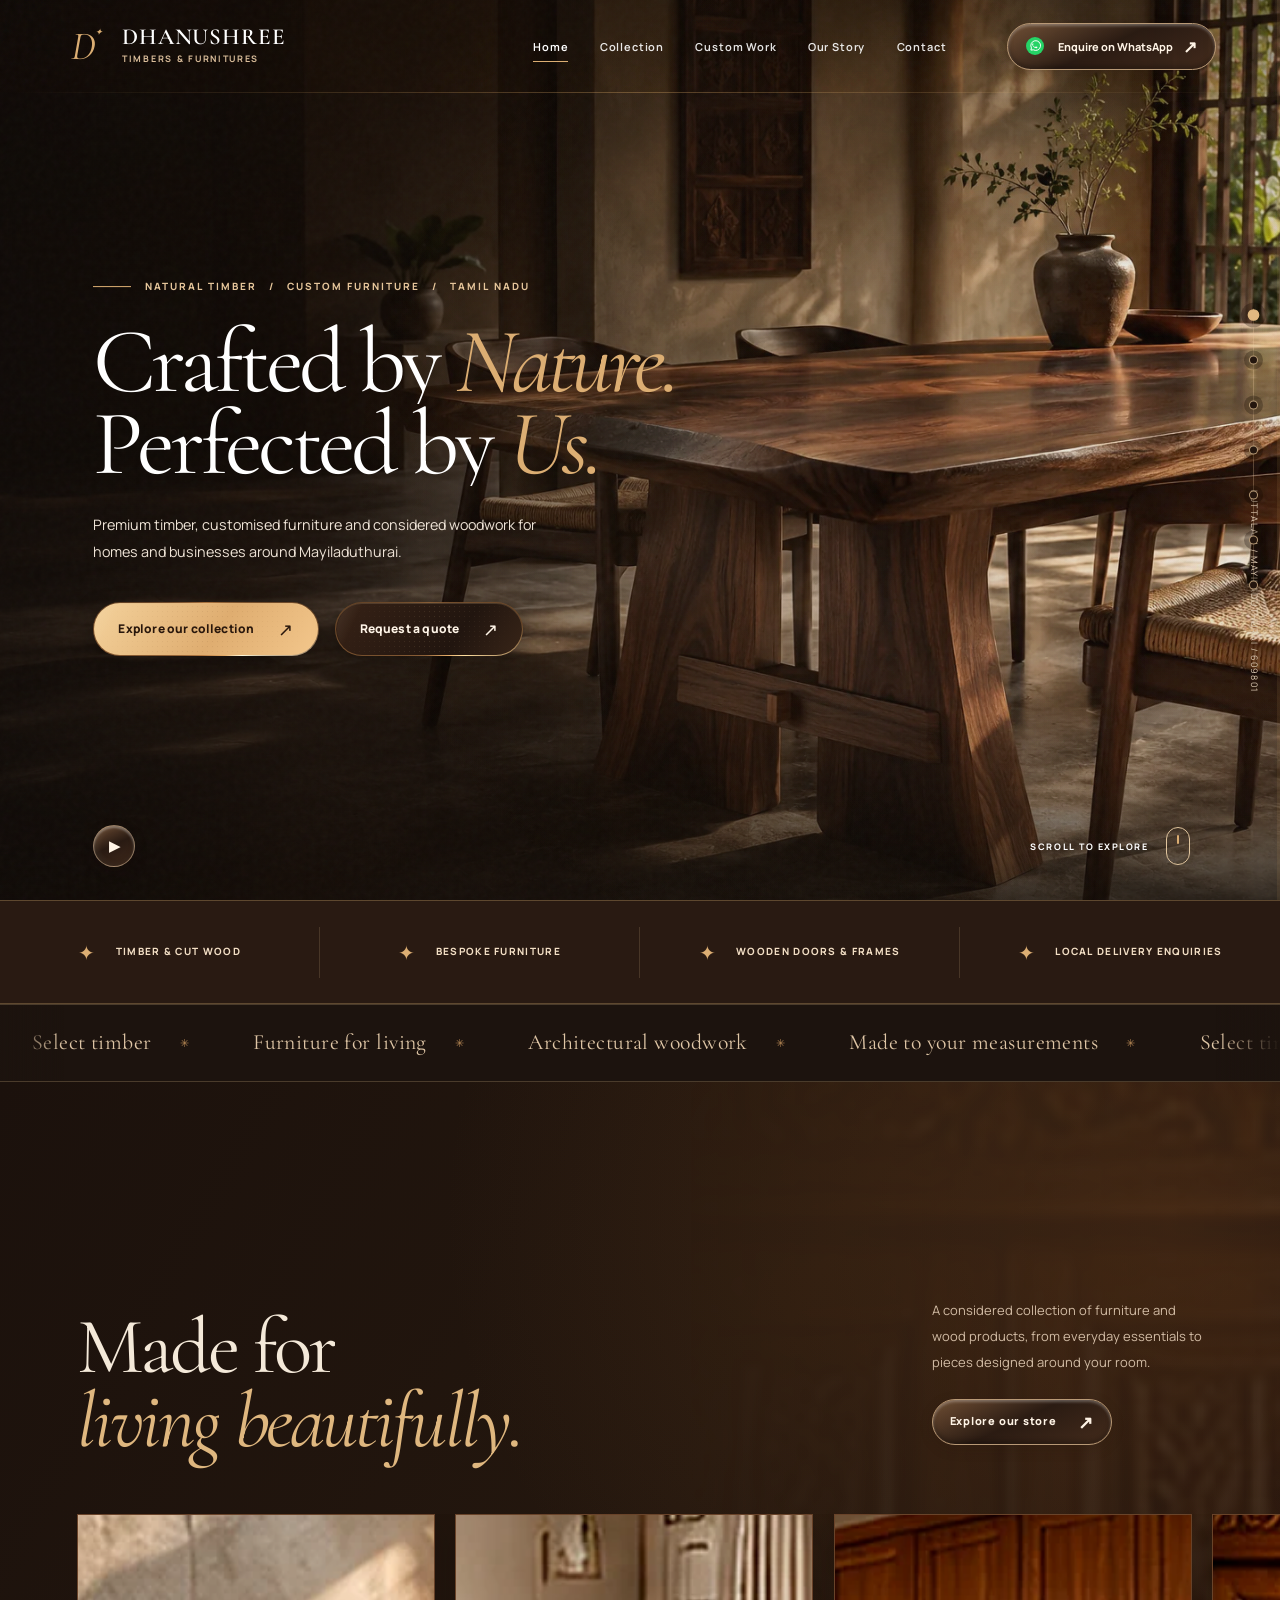
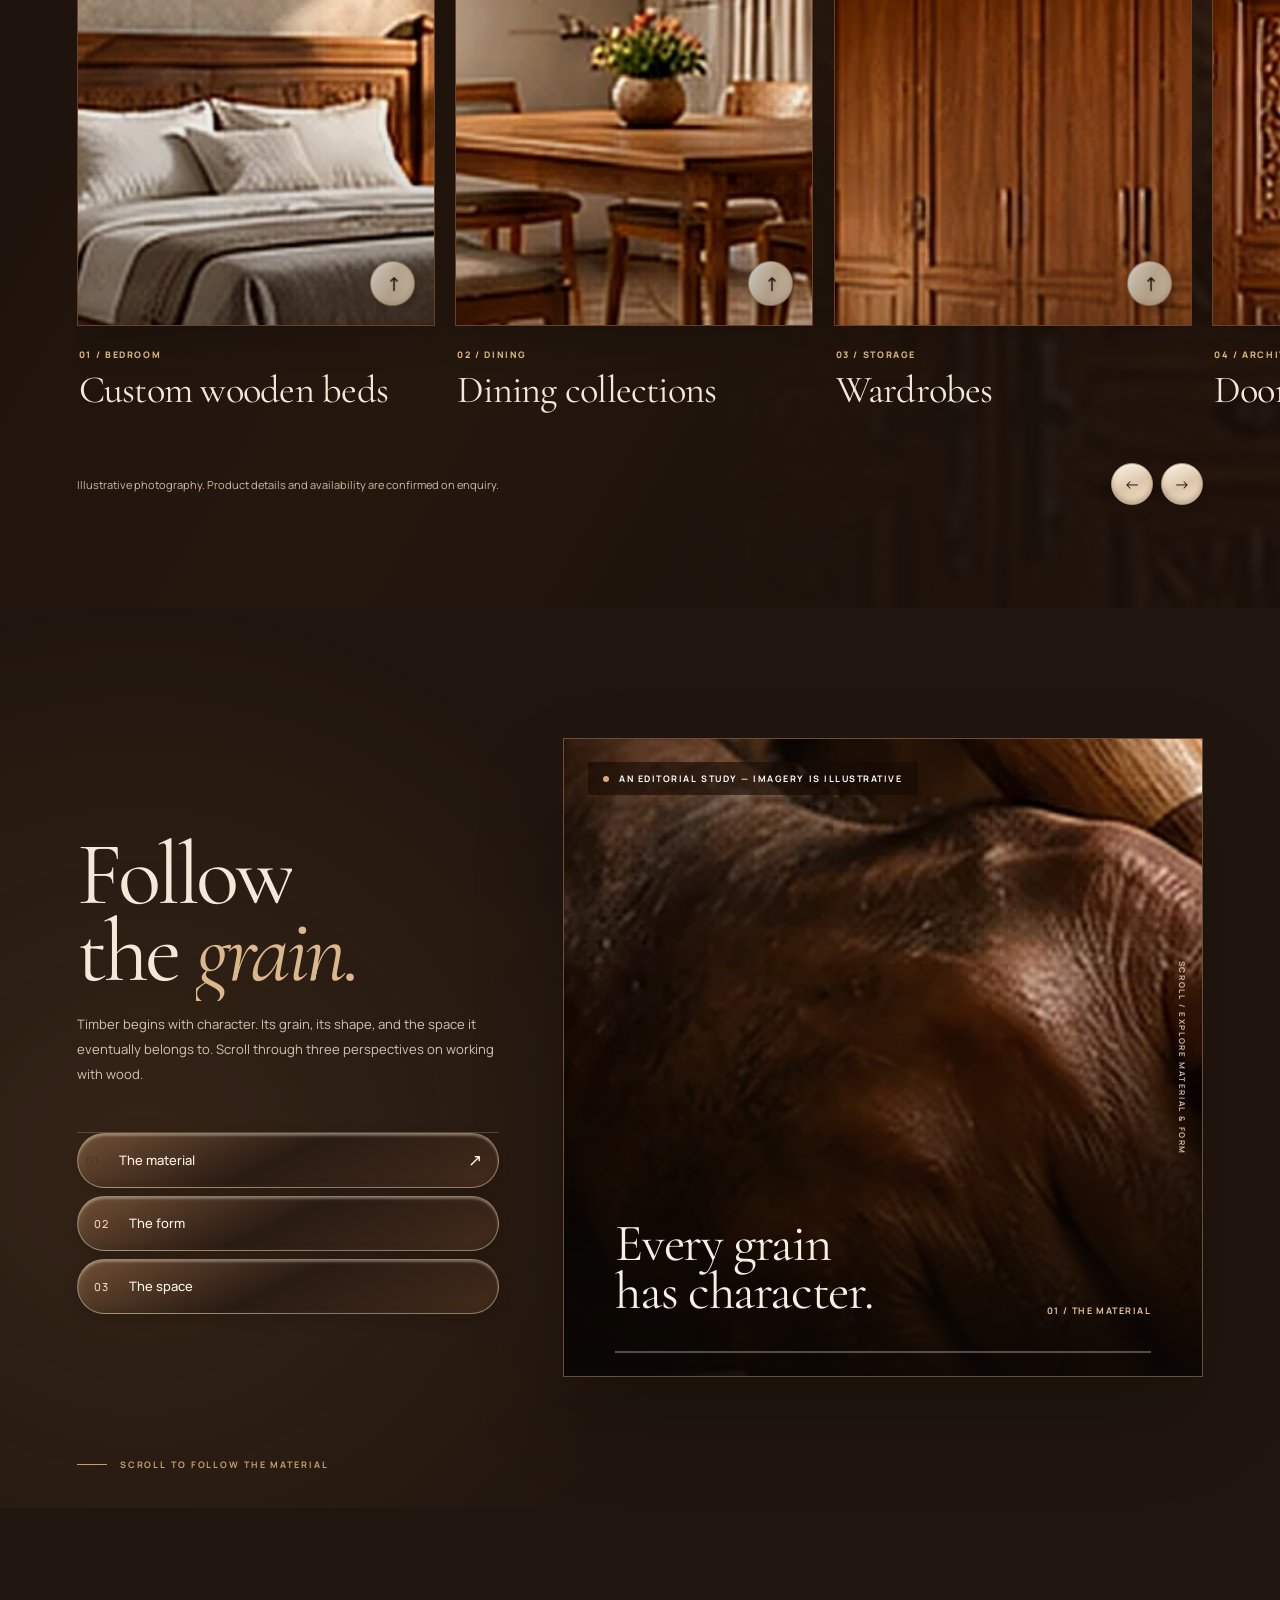
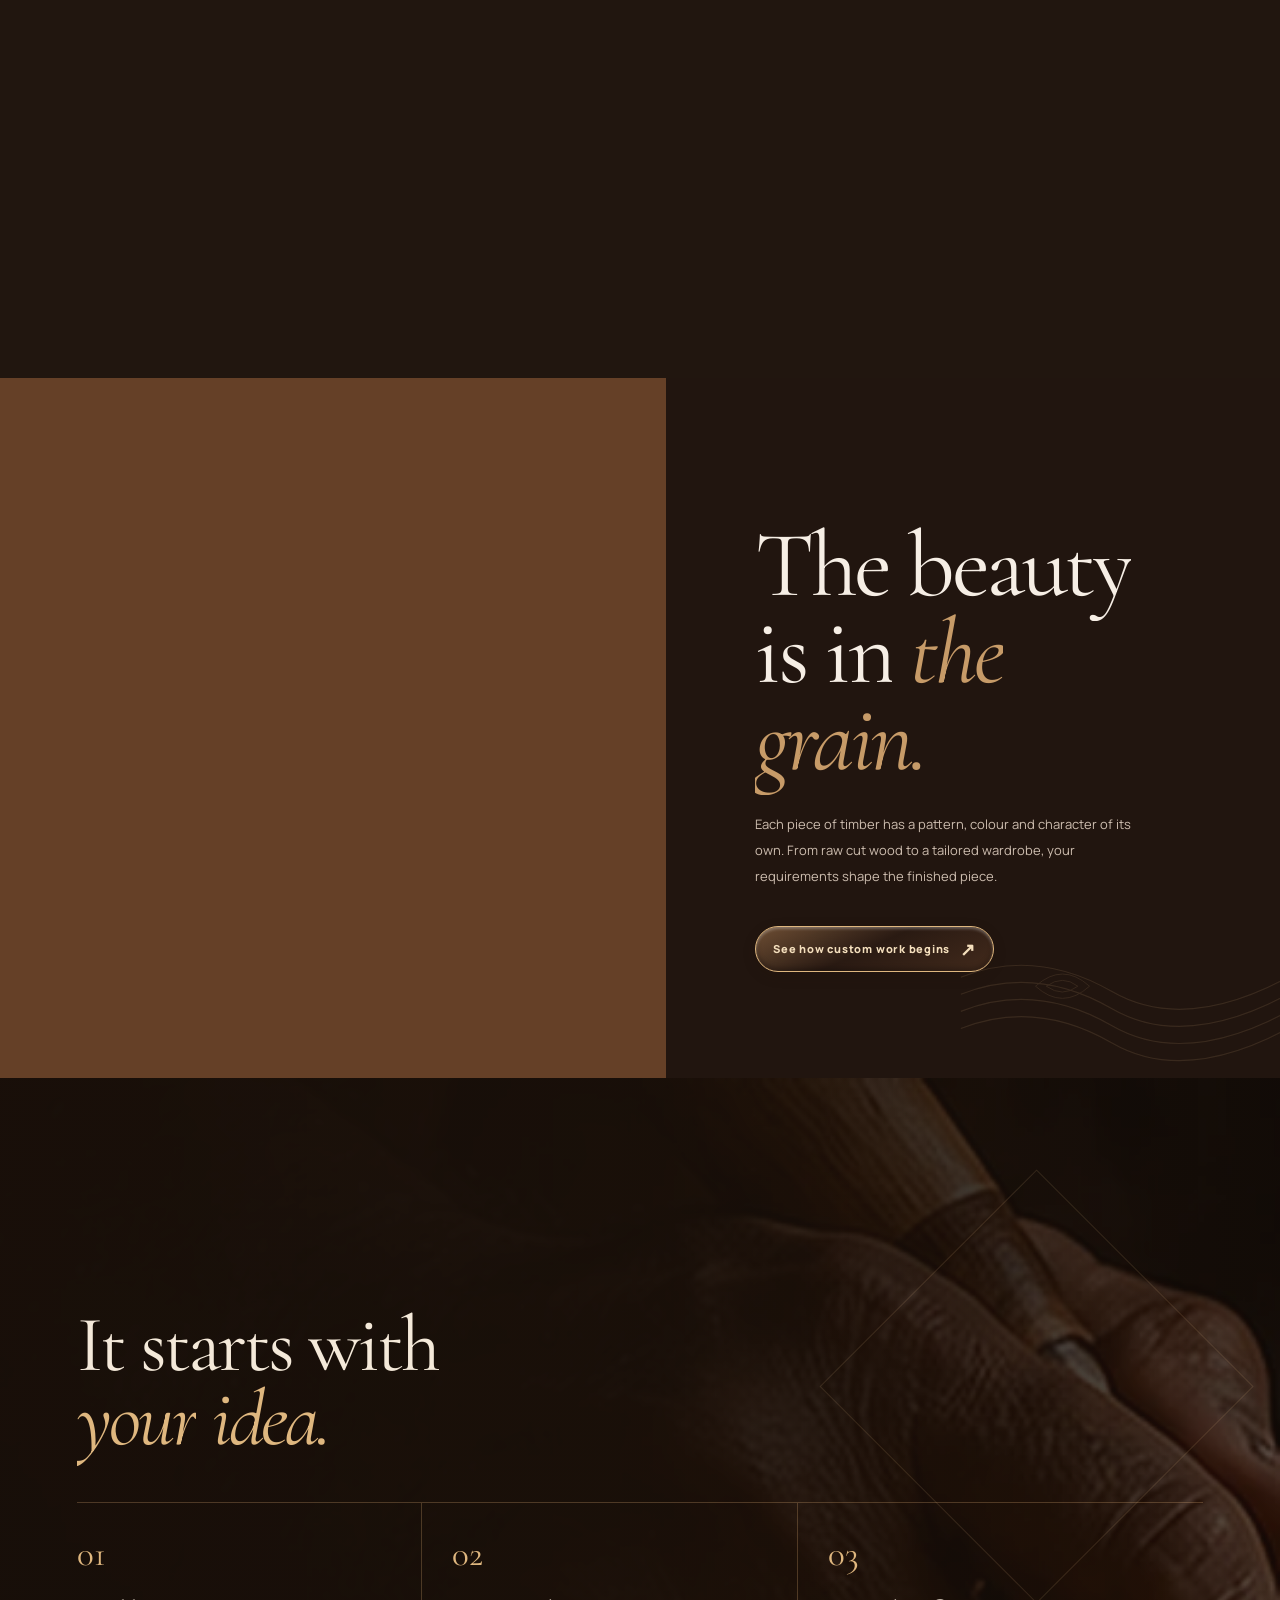
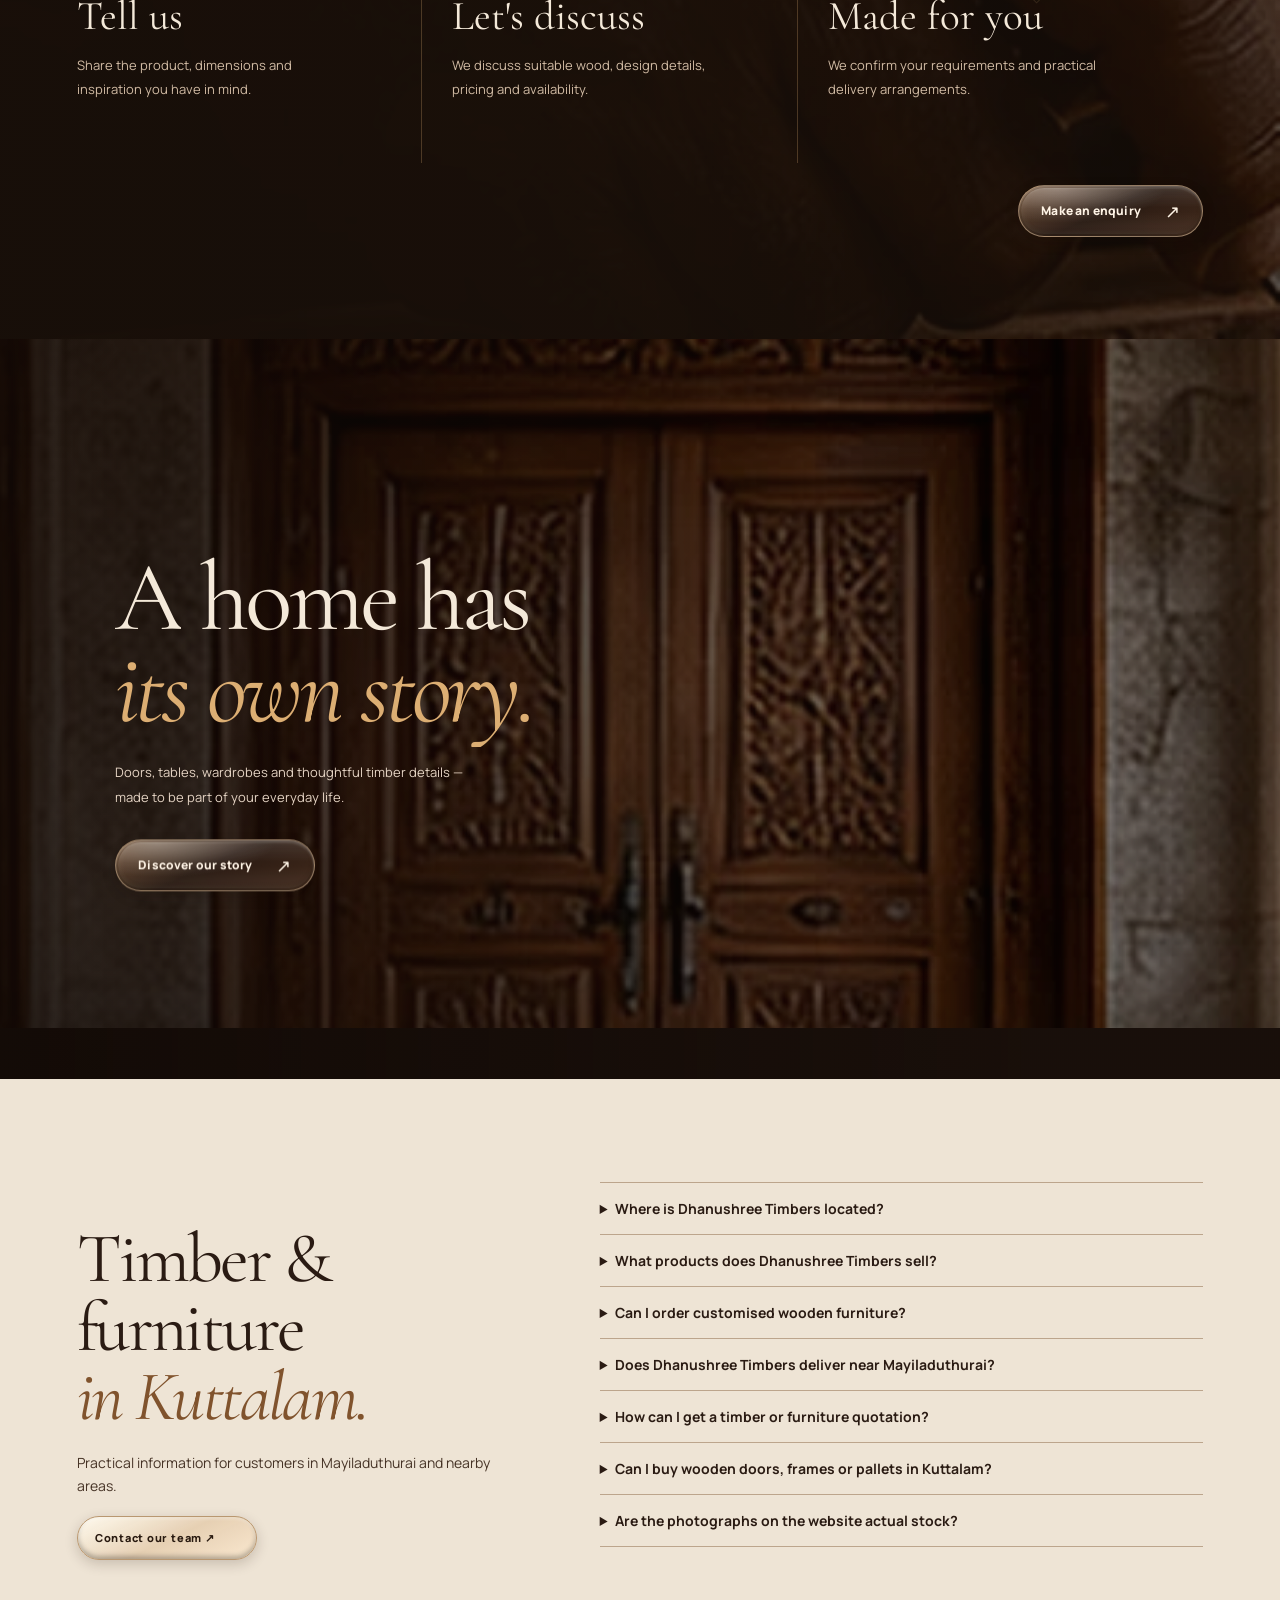
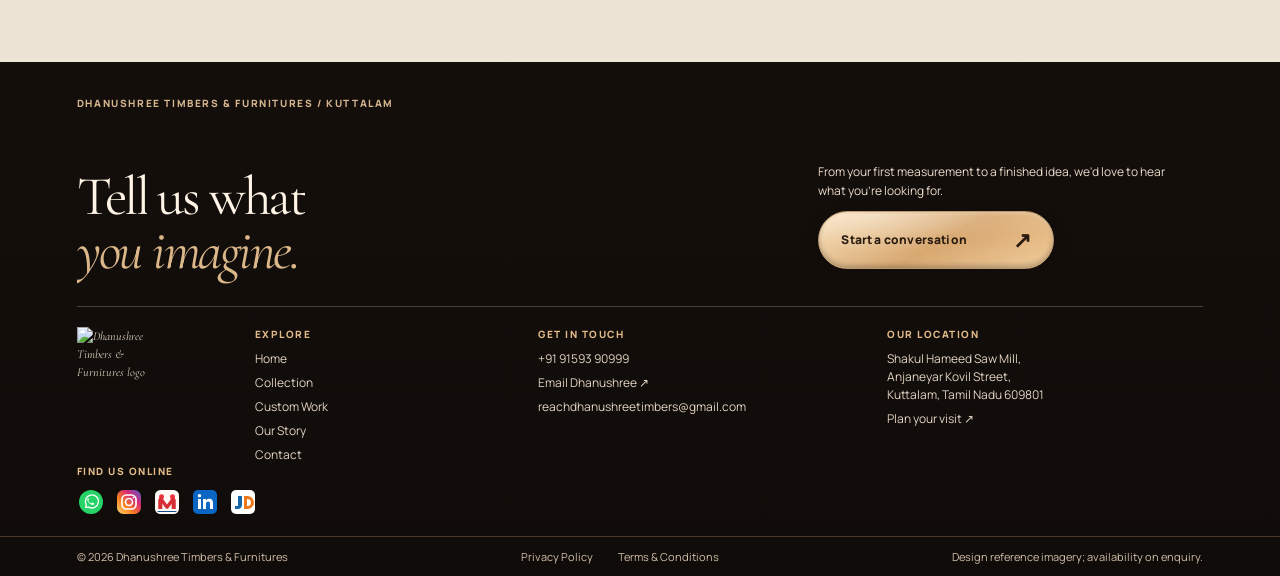
==== commit 9b08be51: "Replace incomplete product rich-result markup with enquiry catalogue ItemList" ====
--- a/index.html
+++ b/index.html
@@ -1,4 +1,4 @@
-<!doctype html><html lang="en-IN"><head><meta charset="utf-8"><meta name="viewport" content="width=device-width,initial-scale=1"><meta name="theme-color" content="#1b120e"><link rel="preload" as="image" href="assets/hero-room.webp" fetchpriority="high"><link rel="preconnect" href="https://fonts.googleapis.com"><link rel="preconnect" href="https://fonts.gstatic.com" crossorigin><link href="https://fonts.googleapis.com/css2?family=Cormorant+Garamond:ital,wght@0,400;0,500;0,600;1,400;1,500&amp;family=Manrope:wght@400;500;600;700;800&amp;display=swap" rel="stylesheet" media="print" onload="this.media='all'"><noscript><link href="https://fonts.googleapis.com/css2?family=Cormorant+Garamond:ital,wght@0,400;0,500;0,600;1,400;1,500&amp;family=Manrope:wght@400;500;600;700;800&amp;display=swap" rel="stylesheet"></noscript><link rel="stylesheet" href="assets/site.css"><script type="application/ld+json">{"@context":"https://schema.org","@type":"FurnitureStore","@id":"https://dhanushreetimbers.in/#business","name":"Dhanushree Timbers & Furnitures","alternateName":"Dhanushree Timbers","url":"https://dhanushreetimbers.in/","telephone":"+919159390999","email":"reachdhanushreetimbers@gmail.com","description":"Timber, cut wood, wooden pallets, doors, frames and customised furniture in Kuttalam, Mayiladuthurai district, Tamil Nadu. Product availability and quotations on enquiry.","address":{"@type":"PostalAddress","streetAddress":"Shakul Hameed Saw Mill, Anjaneyar Kovil Street","addressLocality":"Kuttalam","addressRegion":"Tamil Nadu","postalCode":"609801","addressCountry":"IN"},"geo":{"@type":"GeoCoordinates","latitude":11.0784645,"longitude":79.5608324},"hasMap":"https://www.google.com/maps/search/?api=1&query=11.0784645%2C79.5608324","areaServed":{"@type":"GeoCircle","geoMidpoint":{"@type":"GeoCoordinates","latitude":11.0784645,"longitude":79.5608324},"geoRadius":40000},"sameAs":["https://www.instagram.com/dhanushree_timbers/","https://www.indiamart.com/dhanusree-timbers/","https://www.linkedin.com/company/dhanushree-timbers-furnitures/about/","https://www.justdial.com/Mayiladuthurai/Dhanusree-Timbers-Malliyam/9999P4364-4364-230119051617-A9C5_BZDET"],"logo":"https://dhanushreetimbers.in/assets/dhanushree-icon.webp","hasOfferCatalog":{"@type":"OfferCatalog","@id":"https://dhanushreetimbers.in/store.html#catalogue","name":"Selected timber and furniture catalogue","url":"https://dhanushreetimbers.in/store.html#products","itemListElement":[{"@type":"Offer","itemOffered":{"@type":"Product","@id":"https://dhanushreetimbers.in/store.html#product-1","name":"Custom Wooden Beds"}},{"@type":"Offer","itemOffered":{"@type":"Product","@id":"https://dhanushreetimbers.in/store.html#product-2","name":"Dining Tables"}},{"@type":"Offer","itemOffered":{"@type":"Product","@id":"https://dhanushreetimbers.in/store.html#product-3","name":"Wardrobes"}},{"@type":"Offer","itemOffered":{"@type":"Product","@id":"https://dhanushreetimbers.in/store.html#product-4","name":"Wooden Doors"}},{"@type":"Offer","itemOffered":{"@type":"Product","@id":"https://dhanushreetimbers.in/store.html#product-5","name":"Door & Window Frames"}},{"@type":"Offer","itemOffered":{"@type":"Product","@id":"https://dhanushreetimbers.in/store.html#product-6","name":"Sofas & Seating"}},{"@type":"Offer","itemOffered":{"@type":"Product","@id":"https://dhanushreetimbers.in/store.html#product-7","name":"TV Units"}},{"@type":"Offer","itemOffered":{"@type":"Product","@id":"https://dhanushreetimbers.in/store.html#product-8","name":"Pooja Units"}},{"@type":"Offer","itemOffered":{"@type":"Product","@id":"https://dhanushreetimbers.in/store.html#product-9","name":"Study Tables"}},{"@type":"Offer","itemOffered":{"@type":"Product","@id":"https://dhanushreetimbers.in/store.html#product-10","name":"Office Desks"}},{"@type":"Offer","itemOffered":{"@type":"Product","@id":"https://dhanushreetimbers.in/store.html#product-11","name":"Bookshelves"}},{"@type":"Offer","itemOffered":{"@type":"Product","@id":"https://dhanushreetimbers.in/store.html#product-12","name":"Coffee Tables"}},{"@type":"Offer","itemOffered":{"@type":"Product","@id":"https://dhanushreetimbers.in/store.html#product-13","name":"Kitchen Cabinets"}},{"@type":"Offer","itemOffered":{"@type":"Product","@id":"https://dhanushreetimbers.in/store.html#product-14","name":"Dressing Tables"}},{"@type":"Offer","itemOffered":{"@type":"Product","@id":"https://dhanushreetimbers.in/store.html#product-15","name":"Wooden Swings"}},{"@type":"Offer","itemOffered":{"@type":"Product","@id":"https://dhanushreetimbers.in/store.html#product-16","name":"Garden Benches"}},{"@type":"Offer","itemOffered":{"@type":"Product","@id":"https://dhanushreetimbers.in/store.html#product-17","name":"Wall Panels"}},{"@type":"Offer","itemOffered":{"@type":"Product","@id":"https://dhanushreetimbers.in/store.html#product-18","name":"Wooden Pallets & Cut Timber"}}]}}</script><link rel="stylesheet" href="assets/figma-motion.css"><link rel="stylesheet" href="assets/cinematic-site.css"><link rel="stylesheet" href="assets/motion-studio.css"><link rel="stylesheet" href="assets/social-links.css?v=20261124h"><link rel="stylesheet" href="assets/hero-video.css"><meta name="google-site-verification" content="Q-LAzvOOQiJmQ79rJ2hl6w4M0gMu4Rp3Z9xZTWZubl4"><script type="application/ld+json">{"@context":"https://schema.org","@type":"FAQPage","@id":"https://dhanushreetimbers.in/#faq","mainEntity":[{"@type":"Question","name":"Where is Dhanushree Timbers located?","acceptedAnswer":{"@type":"Answer","text":"We operate at Shakul Hameed Saw Mill, Anjaneyar Kovil Street, Kuttalam, Kuttalam Taluk, Mayiladuthurai District, Tamil Nadu 609801, India."}},{"@type":"Question","name":"What products does Dhanushree Timbers sell?","acceptedAnswer":{"@type":"Answer","text":"We offer timber, cut wooden pieces, wooden pallets, doors, door and window frames, and furniture including beds, dining tables, wardrobes, cabinets and more. Availability is confirmed on enquiry."}},{"@type":"Question","name":"Can I order customised wooden furniture?","acceptedAnswer":{"@type":"Answer","text":"Yes. Share your preferred dimensions, design, timber and finish. We discuss suitability, pricing and timelines before confirming an order."}},{"@type":"Question","name":"Does Dhanushree Timbers deliver near Mayiladuthurai?","acceptedAnswer":{"@type":"Answer","text":"Local delivery is available within approximately 40 km of Kuttalam. Delivery farther away may be possible depending on availability and charges. Contact us with your PIN code."}},{"@type":"Question","name":"How can I get a timber or furniture quotation?","acceptedAnswer":{"@type":"Answer","text":"Call or WhatsApp +91 91593 90999, email reachdhanushreetimbers@gmail.com, or use the custom work enquiry form. Share the product, quantity and dimensions you need."}},{"@type":"Question","name":"Can I buy wooden doors, frames or pallets in Kuttalam?","acceptedAnswer":{"@type":"Answer","text":"Yes, we accept enquiries for wooden doors, door and window frames, wooden pallets and cut timber. Confirm specifications, quantity and availability with our team."}},{"@type":"Question","name":"Are the photographs on the website actual stock?","acceptedAnswer":{"@type":"Answer","text":"The website photographs are design references and marketing illustrations, not verified current stock or completed Dhanushree work. Ask us about the actual product before ordering."}}]}</script><title>Dhanushree Timbers | Timber &amp; Furniture in Kuttalam, Mayiladuthurai</title>
+<!doctype html><html lang="en-IN"><head><meta charset="utf-8"><meta name="viewport" content="width=device-width,initial-scale=1"><meta name="theme-color" content="#1b120e"><link rel="preload" as="image" href="assets/hero-room.webp" fetchpriority="high"><link rel="preconnect" href="https://fonts.googleapis.com"><link rel="preconnect" href="https://fonts.gstatic.com" crossorigin><link href="https://fonts.googleapis.com/css2?family=Cormorant+Garamond:ital,wght@0,400;0,500;0,600;1,400;1,500&amp;family=Manrope:wght@400;500;600;700;800&amp;display=swap" rel="stylesheet" media="print" onload="this.media='all'"><noscript><link href="https://fonts.googleapis.com/css2?family=Cormorant+Garamond:ital,wght@0,400;0,500;0,600;1,400;1,500&amp;family=Manrope:wght@400;500;600;700;800&amp;display=swap" rel="stylesheet"></noscript><link rel="stylesheet" href="assets/site.css"><script type="application/ld+json">{"@context":"https://schema.org","@type":"FurnitureStore","@id":"https://dhanushreetimbers.in/#business","name":"Dhanushree Timbers & Furnitures","alternateName":"Dhanushree Timbers","url":"https://dhanushreetimbers.in/","telephone":"+919159390999","email":"reachdhanushreetimbers@gmail.com","description":"Timber, cut wood, wooden pallets, doors, frames and customised furniture in Kuttalam, Mayiladuthurai district, Tamil Nadu. Product availability and quotations on enquiry.","address":{"@type":"PostalAddress","streetAddress":"Shakul Hameed Saw Mill, Anjaneyar Kovil Street","addressLocality":"Kuttalam","addressRegion":"Tamil Nadu","postalCode":"609801","addressCountry":"IN"},"geo":{"@type":"GeoCoordinates","latitude":11.0784645,"longitude":79.5608324},"hasMap":"https://www.google.com/maps/search/?api=1&query=11.0784645%2C79.5608324","areaServed":{"@type":"GeoCircle","geoMidpoint":{"@type":"GeoCoordinates","latitude":11.0784645,"longitude":79.5608324},"geoRadius":40000},"sameAs":["https://www.instagram.com/dhanushree_timbers/","https://www.indiamart.com/dhanusree-timbers/","https://www.linkedin.com/company/dhanushree-timbers-furnitures/about/","https://www.justdial.com/Mayiladuthurai/Dhanusree-Timbers-Malliyam/9999P4364-4364-230119051617-A9C5_BZDET"],"logo":"https://dhanushreetimbers.in/assets/dhanushree-icon.webp","knowsAbout":["Custom Wooden Beds","Dining Tables","Wardrobes","Wooden Doors","Door & Window Frames","Sofas & Seating","TV Units","Pooja Units","Study Tables","Office Desks","Bookshelves","Coffee Tables","Kitchen Cabinets","Dressing Tables","Wooden Swings","Garden Benches","Wall Panels","Wooden Pallets & Cut Timber"],"subjectOf":{"@type":"CollectionPage","@id":"https://dhanushreetimbers.in/store.html#collection","url":"https://dhanushreetimbers.in/store.html","name":"Selected timber and furniture catalogue"}}</script><link rel="stylesheet" href="assets/figma-motion.css"><link rel="stylesheet" href="assets/cinematic-site.css"><link rel="stylesheet" href="assets/motion-studio.css"><link rel="stylesheet" href="assets/social-links.css?v=20261124h"><link rel="stylesheet" href="assets/hero-video.css"><meta name="google-site-verification" content="Q-LAzvOOQiJmQ79rJ2hl6w4M0gMu4Rp3Z9xZTWZubl4"><script type="application/ld+json">{"@context":"https://schema.org","@type":"FAQPage","@id":"https://dhanushreetimbers.in/#faq","mainEntity":[{"@type":"Question","name":"Where is Dhanushree Timbers located?","acceptedAnswer":{"@type":"Answer","text":"We operate at Shakul Hameed Saw Mill, Anjaneyar Kovil Street, Kuttalam, Kuttalam Taluk, Mayiladuthurai District, Tamil Nadu 609801, India."}},{"@type":"Question","name":"What products does Dhanushree Timbers sell?","acceptedAnswer":{"@type":"Answer","text":"We offer timber, cut wooden pieces, wooden pallets, doors, door and window frames, and furniture including beds, dining tables, wardrobes, cabinets and more. Availability is confirmed on enquiry."}},{"@type":"Question","name":"Can I order customised wooden furniture?","acceptedAnswer":{"@type":"Answer","text":"Yes. Share your preferred dimensions, design, timber and finish. We discuss suitability, pricing and timelines before confirming an order."}},{"@type":"Question","name":"Does Dhanushree Timbers deliver near Mayiladuthurai?","acceptedAnswer":{"@type":"Answer","text":"Local delivery is available within approximately 40 km of Kuttalam. Delivery farther away may be possible depending on availability and charges. Contact us with your PIN code."}},{"@type":"Question","name":"How can I get a timber or furniture quotation?","acceptedAnswer":{"@type":"Answer","text":"Call or WhatsApp +91 91593 90999, email reachdhanushreetimbers@gmail.com, or use the custom work enquiry form. Share the product, quantity and dimensions you need."}},{"@type":"Question","name":"Can I buy wooden doors, frames or pallets in Kuttalam?","acceptedAnswer":{"@type":"Answer","text":"Yes, we accept enquiries for wooden doors, door and window frames, wooden pallets and cut timber. Confirm specifications, quantity and availability with our team."}},{"@type":"Question","name":"Are the photographs on the website actual stock?","acceptedAnswer":{"@type":"Answer","text":"The website photographs are design references and marketing illustrations, not verified current stock or completed Dhanushree work. Ask us about the actual product before ordering."}}]}</script><title>Dhanushree Timbers | Timber &amp; Furniture in Kuttalam, Mayiladuthurai</title>
 <meta name="description" content="Buy timber, cut wood, wooden pallets, doors, frames and customised furniture in Kuttalam, Mayiladuthurai. Contact Dhanushree Timbers for a quotation.">
 <meta name="robots" content="index, follow, max-image-preview:large">
 <link rel="icon" type="image/png" sizes="32x32" href="/assets/favicon-32.png?v=2">
--- a/assets/social-links.css
+++ b/assets/social-links.css
@@ -24,3 +24,17 @@
 .footer .footer-socials a.platform-link{display:inline-grid!important;place-items:center;flex:0 0 40px;width:40px;height:40px;min-height:40px;padding:0!important;gap:0;border-radius:50%;margin:0}
 .footer .footer-socials .platform-icon{width:23px;height:23px;min-width:23px;margin:0}
 @media(max-width:540px){.footer .footer-socials{gap:8px!important}.footer .footer-socials a.platform-link{flex-basis:38px;width:38px;height:38px;min-height:38px}}
+
+/* Footer social icons: no glass button shell, just the brand marks. */
+body .footer .footer-socials a.platform-link,
+body .footer .footer-socials a.platform-link:hover,
+body .footer .footer-socials a.platform-link:active{
+display:inline-flex!important;align-items:center!important;justify-content:center!important;
+flex:0 0 28px!important;width:28px!important;height:28px!important;min-height:28px!important;
+padding:0!important;margin:0!important;gap:0!important;border:0!important;background:none!important;
+box-shadow:none!important;backdrop-filter:none!important;-webkit-backdrop-filter:none!important;
+border-radius:4px!important;filter:none!important;scale:1!important;transform:none!important}
+body .footer .footer-socials a.platform-link .platform-icon{display:block!important;width:24px!important;height:24px!important;min-width:24px!important;margin:0!important;object-fit:contain;transform:none!important}
+body .footer .footer-socials a.platform-link:hover .platform-icon{filter:brightness(1.18)}
+body .footer .footer-socials .mini-head{font-size:10px!important;line-height:1.5!important;font-weight:800!important;letter-spacing:.15em!important;text-transform:uppercase!important;color:#e3bb8a!important}
+body .footer .footer-socials{gap:7px 10px!important}
